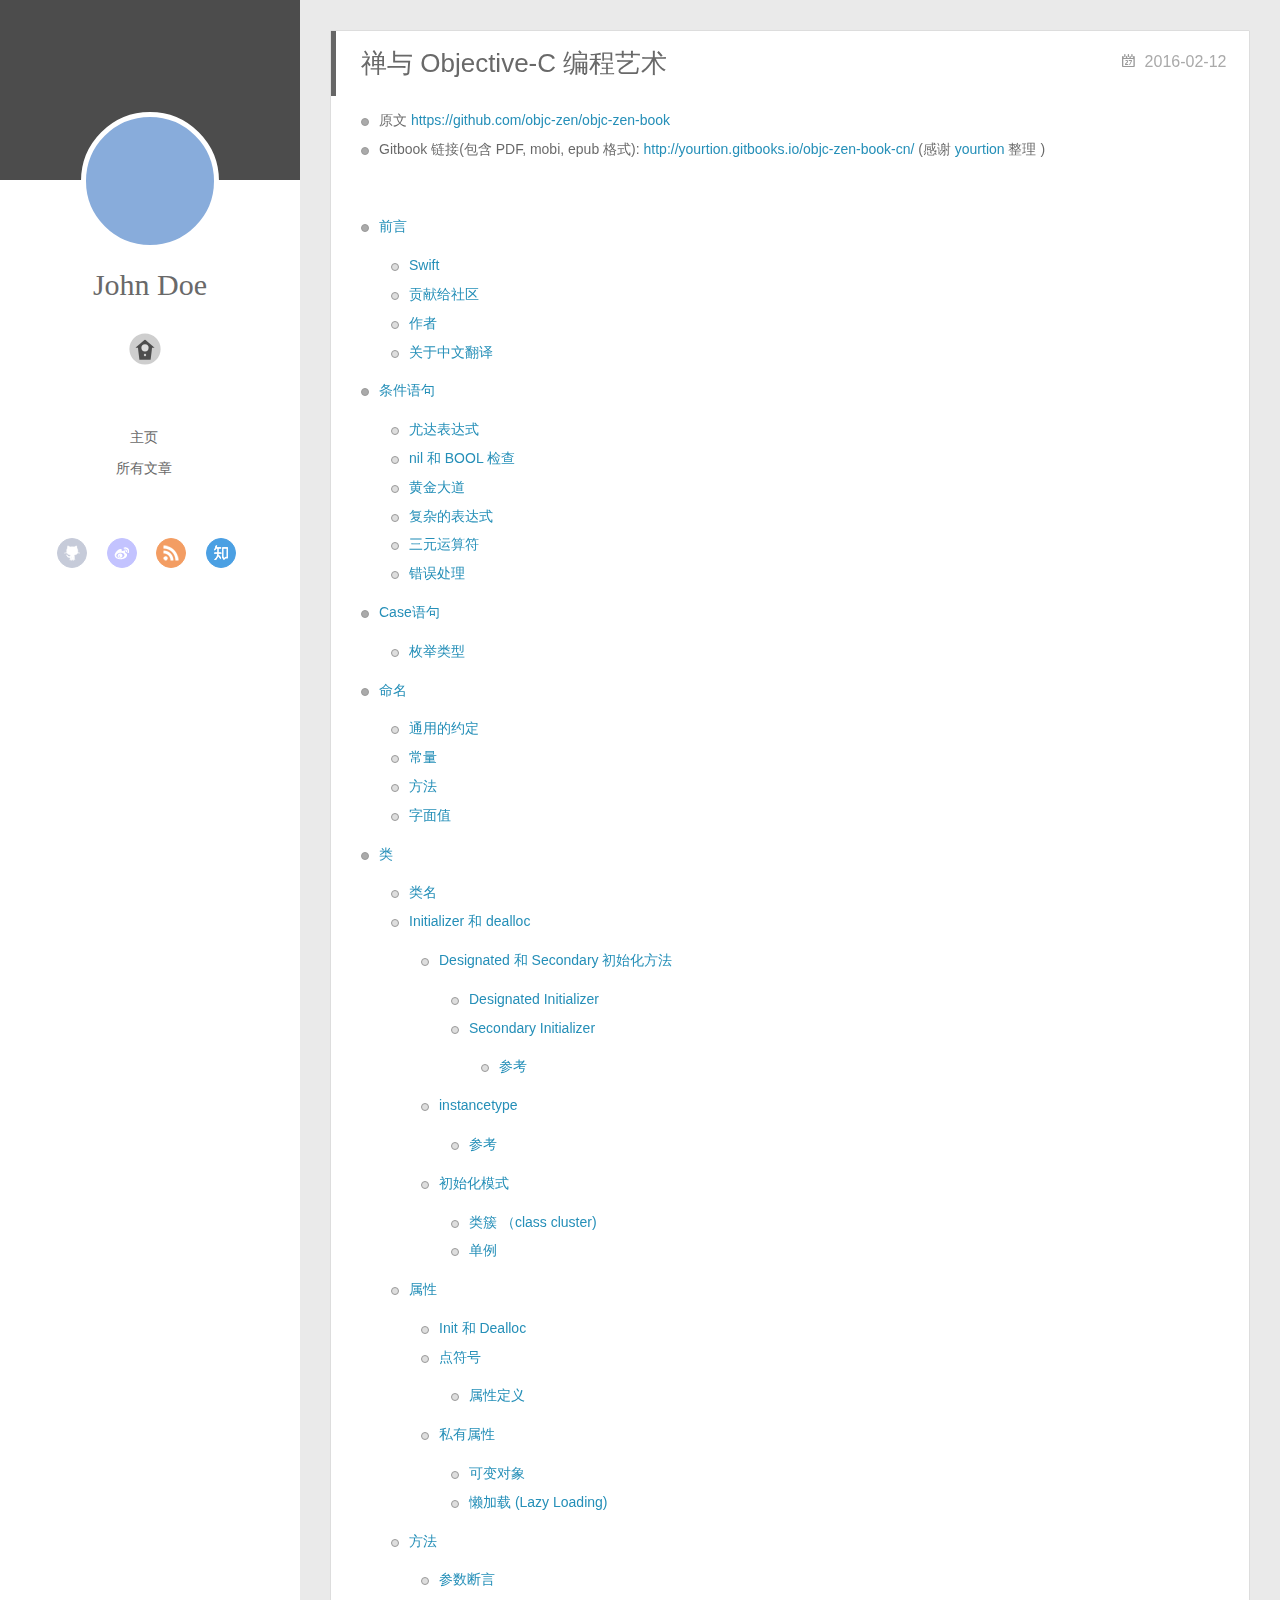
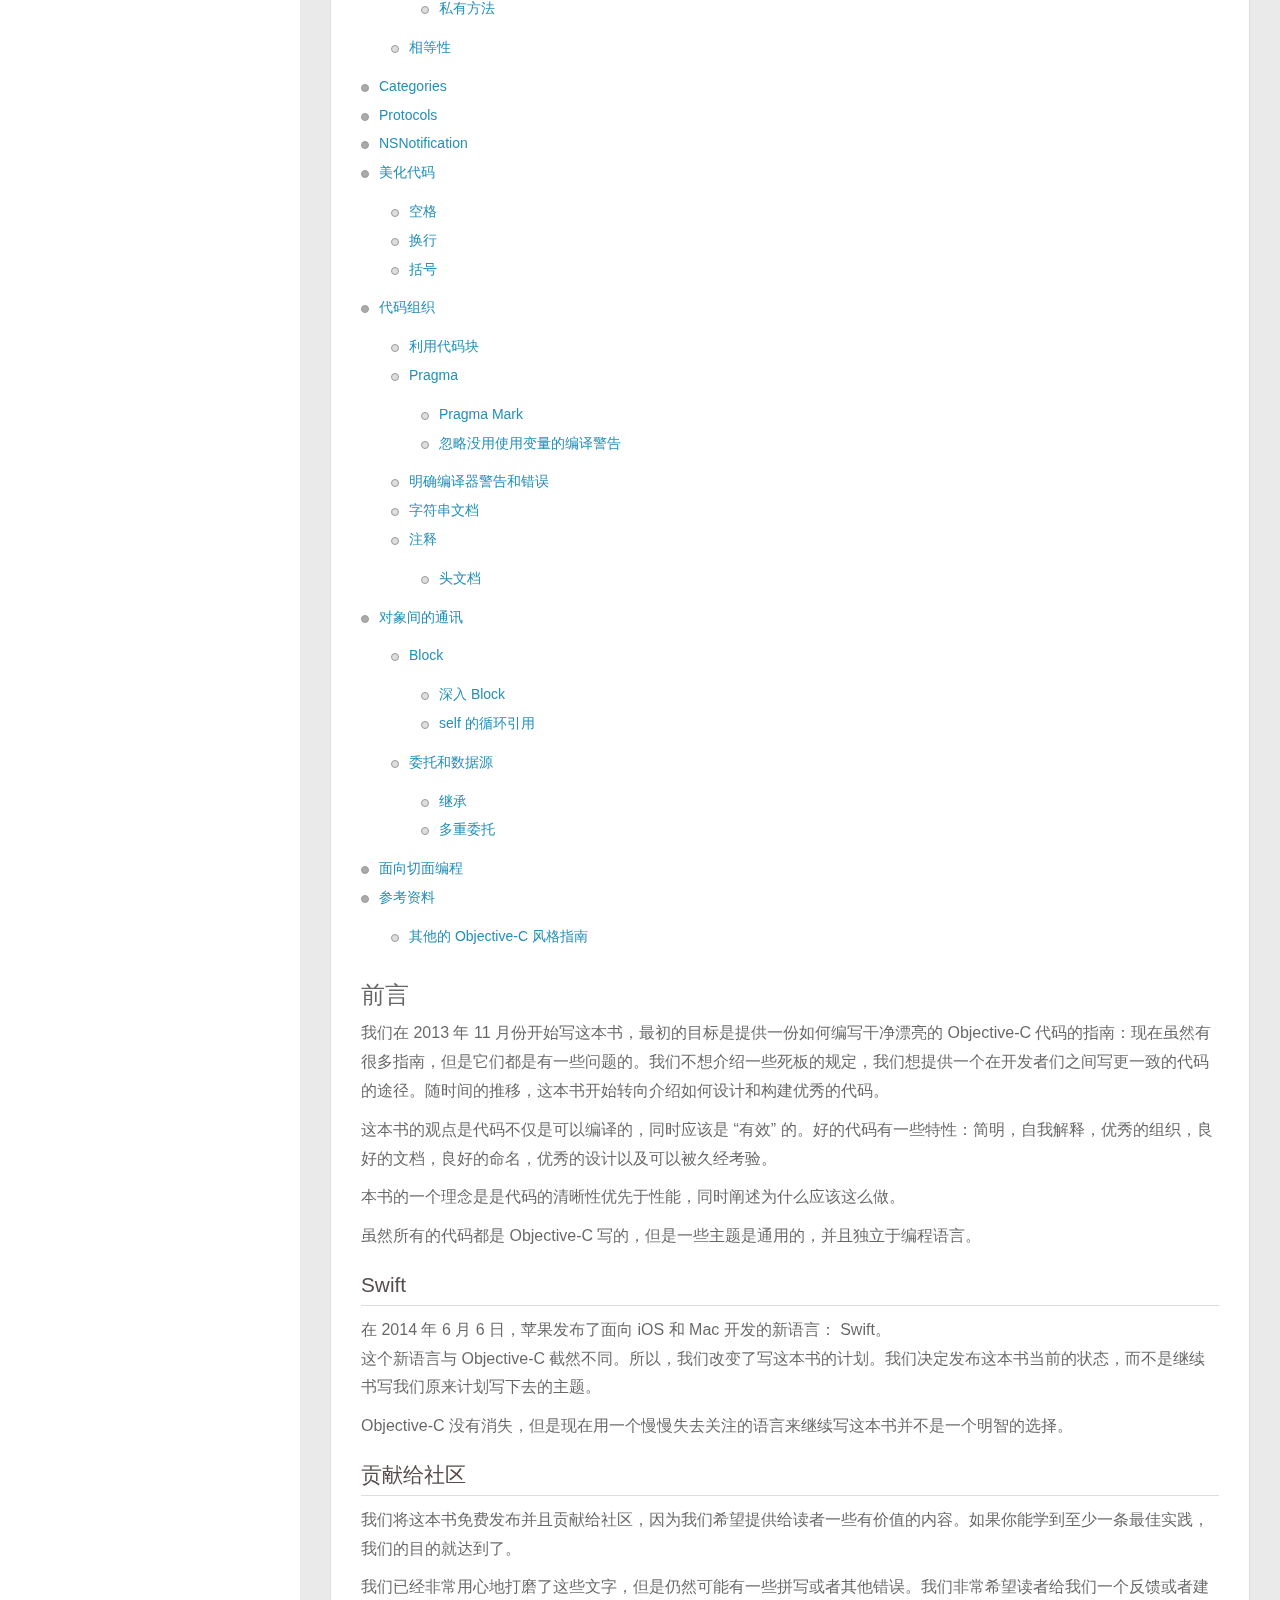
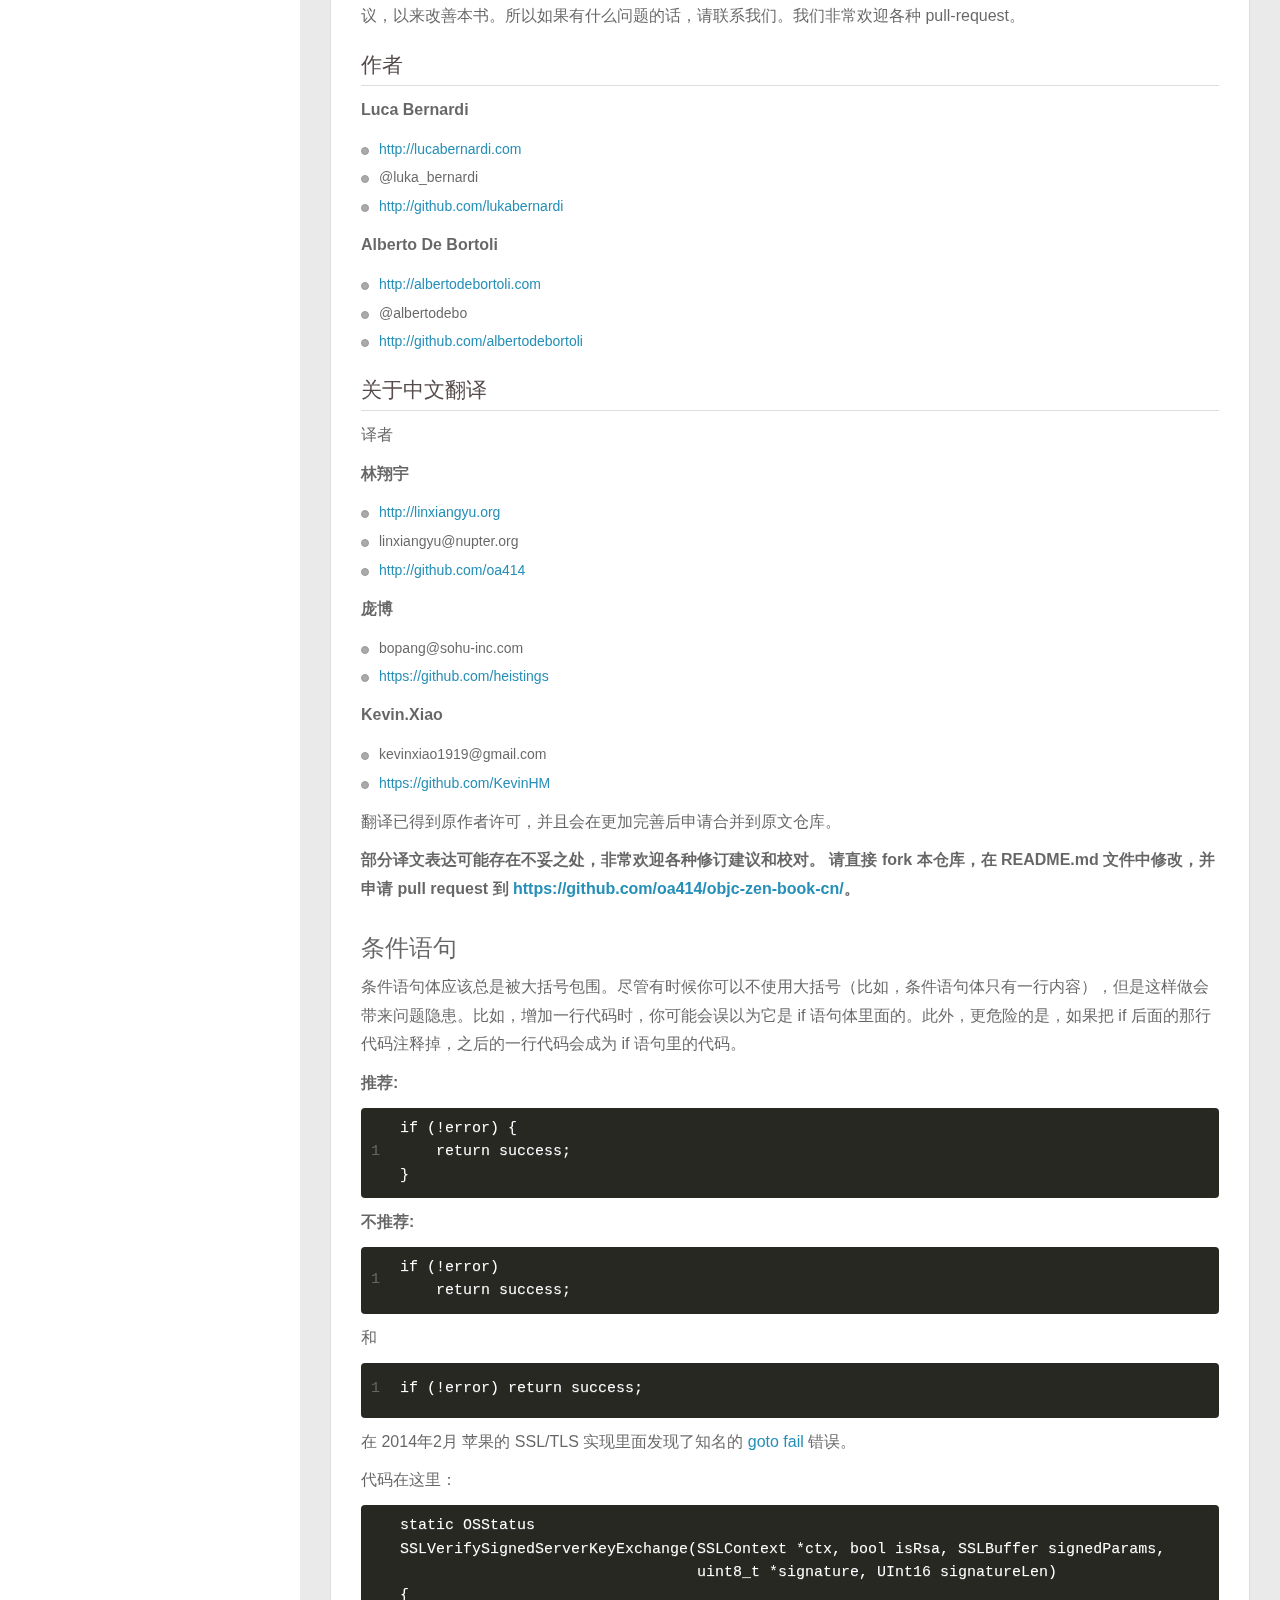
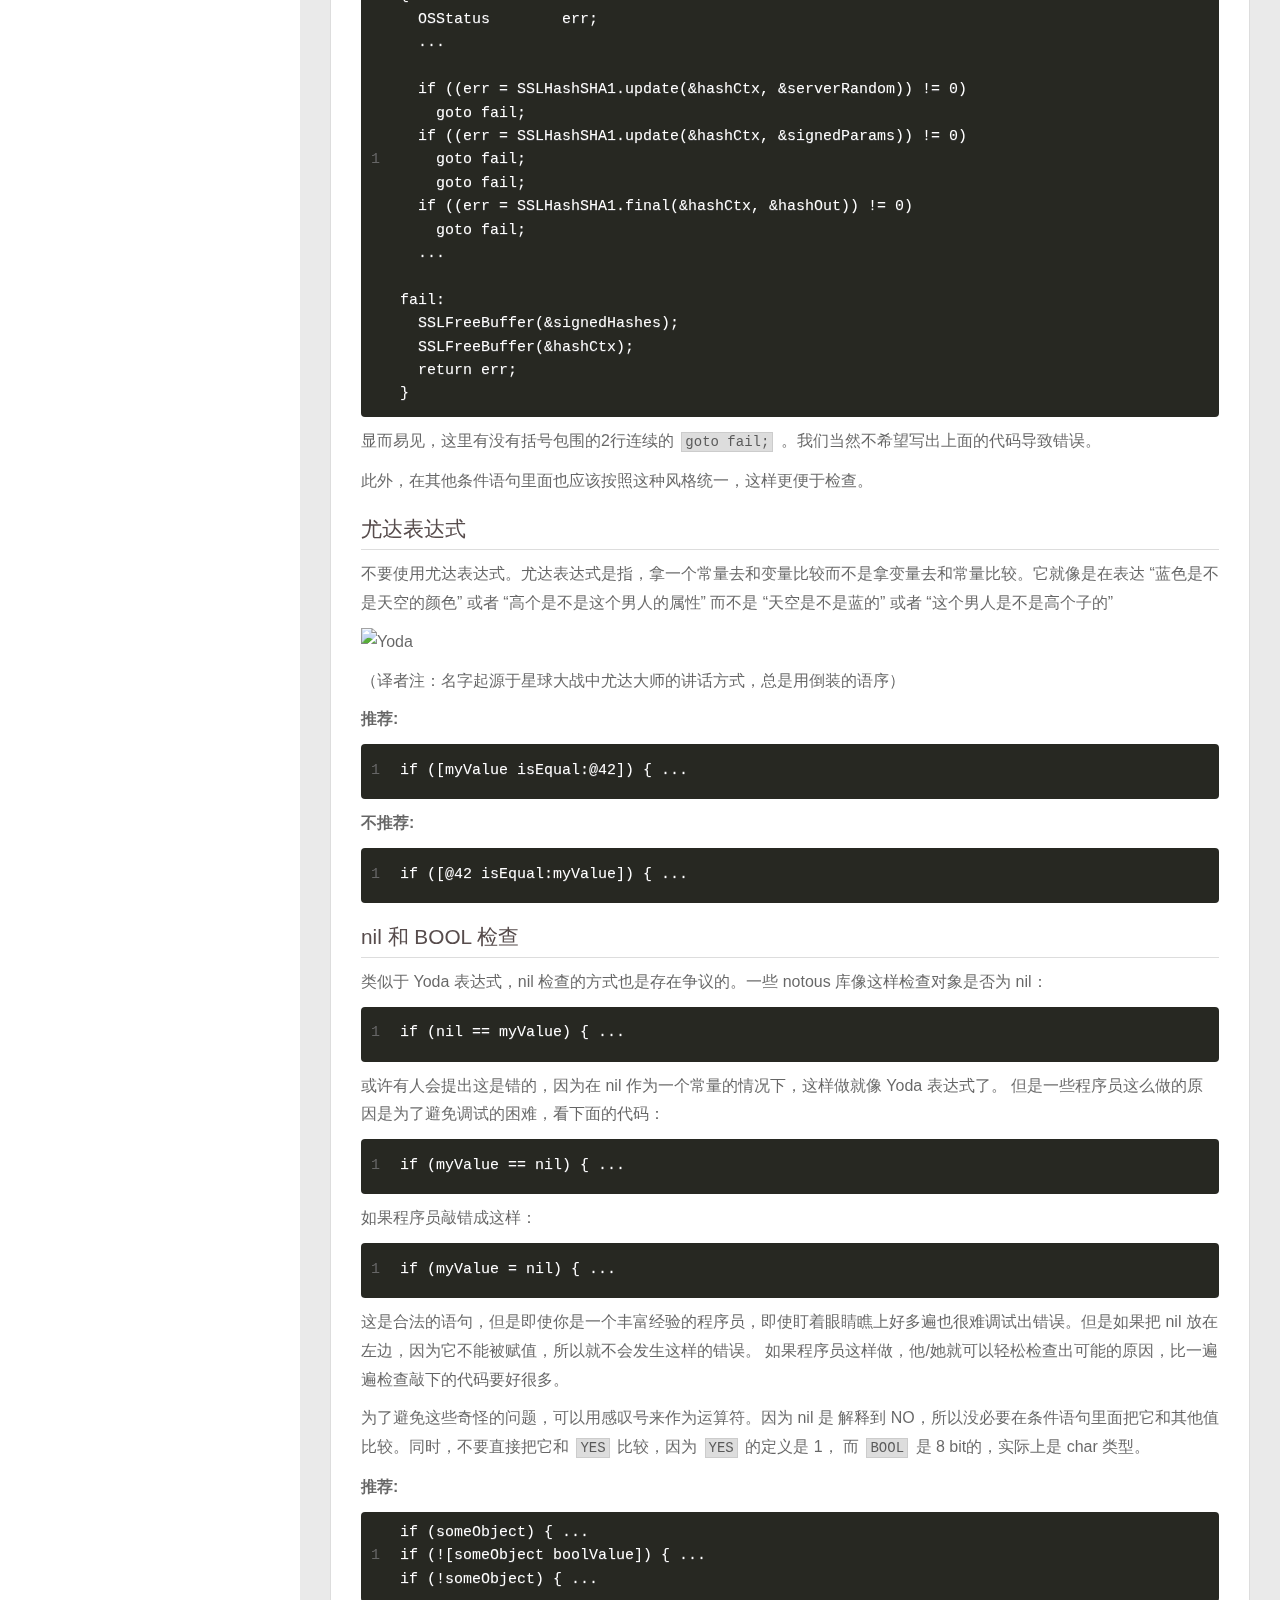
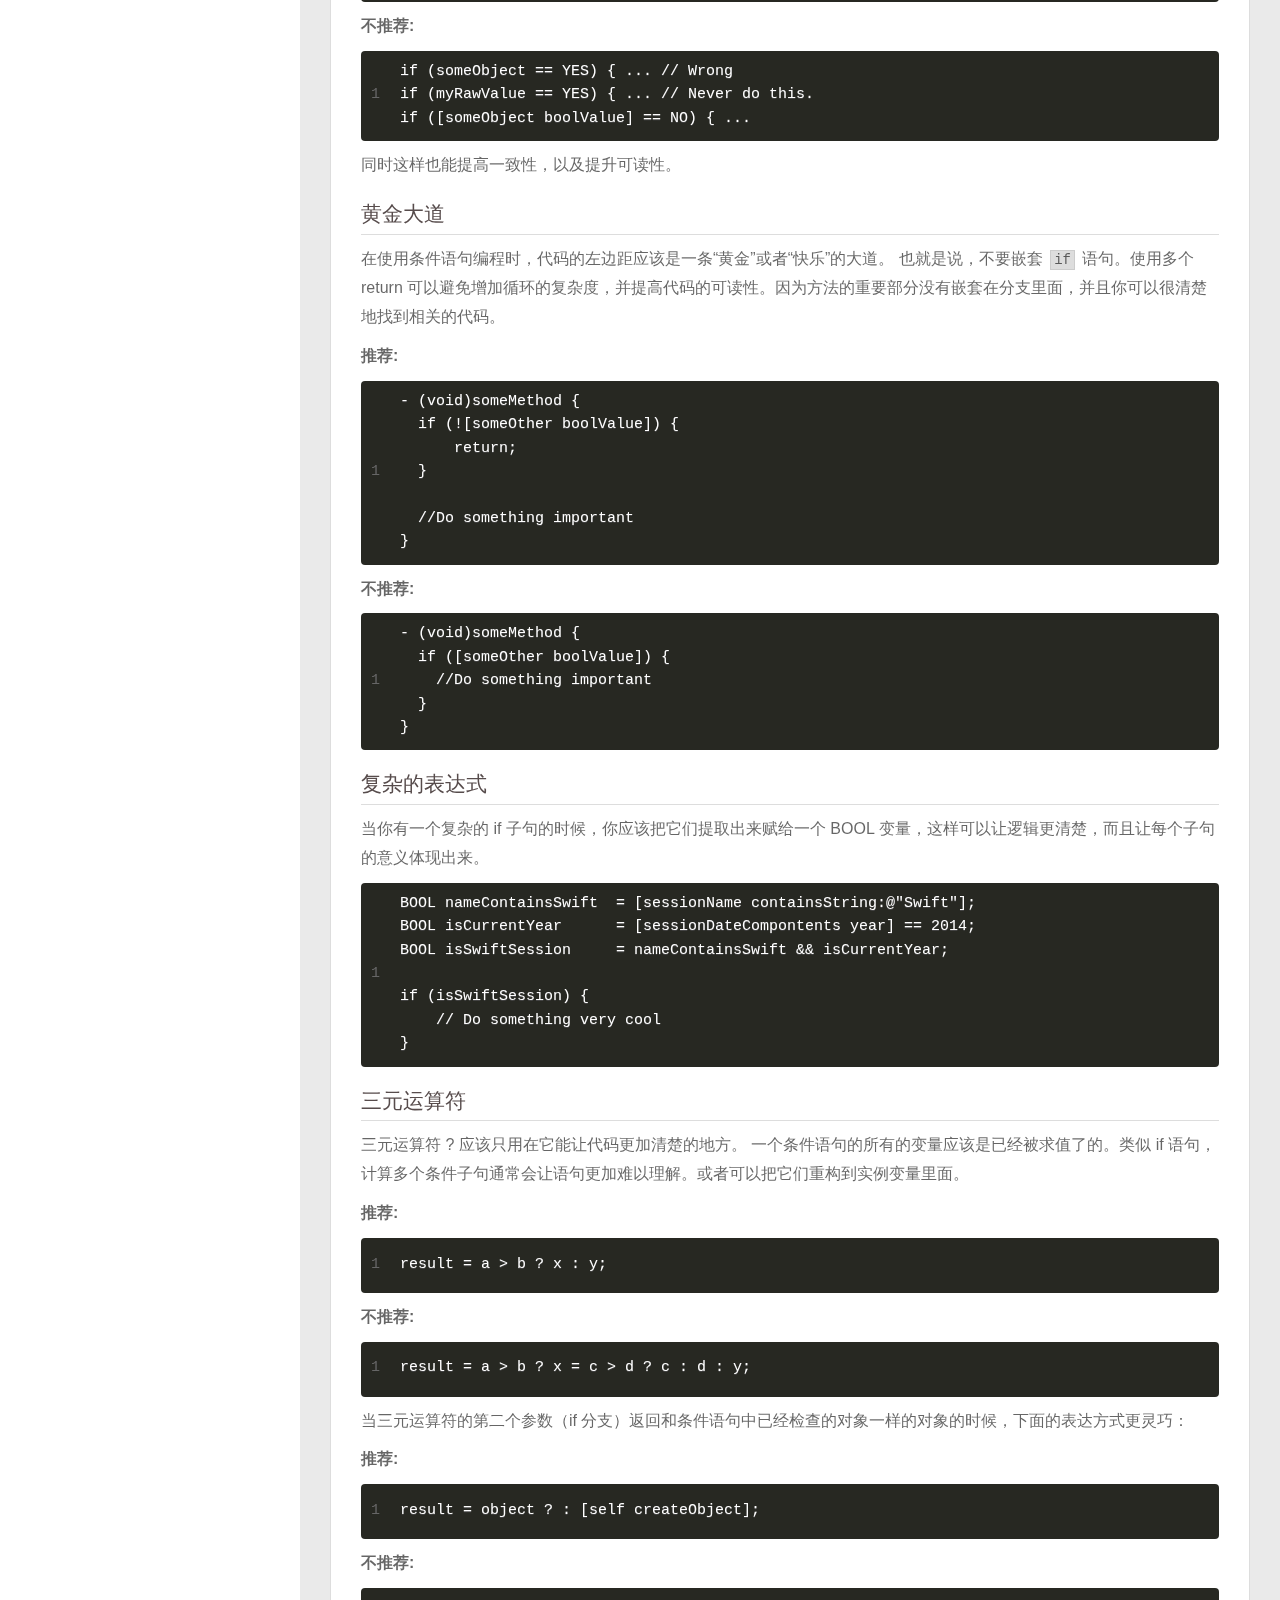
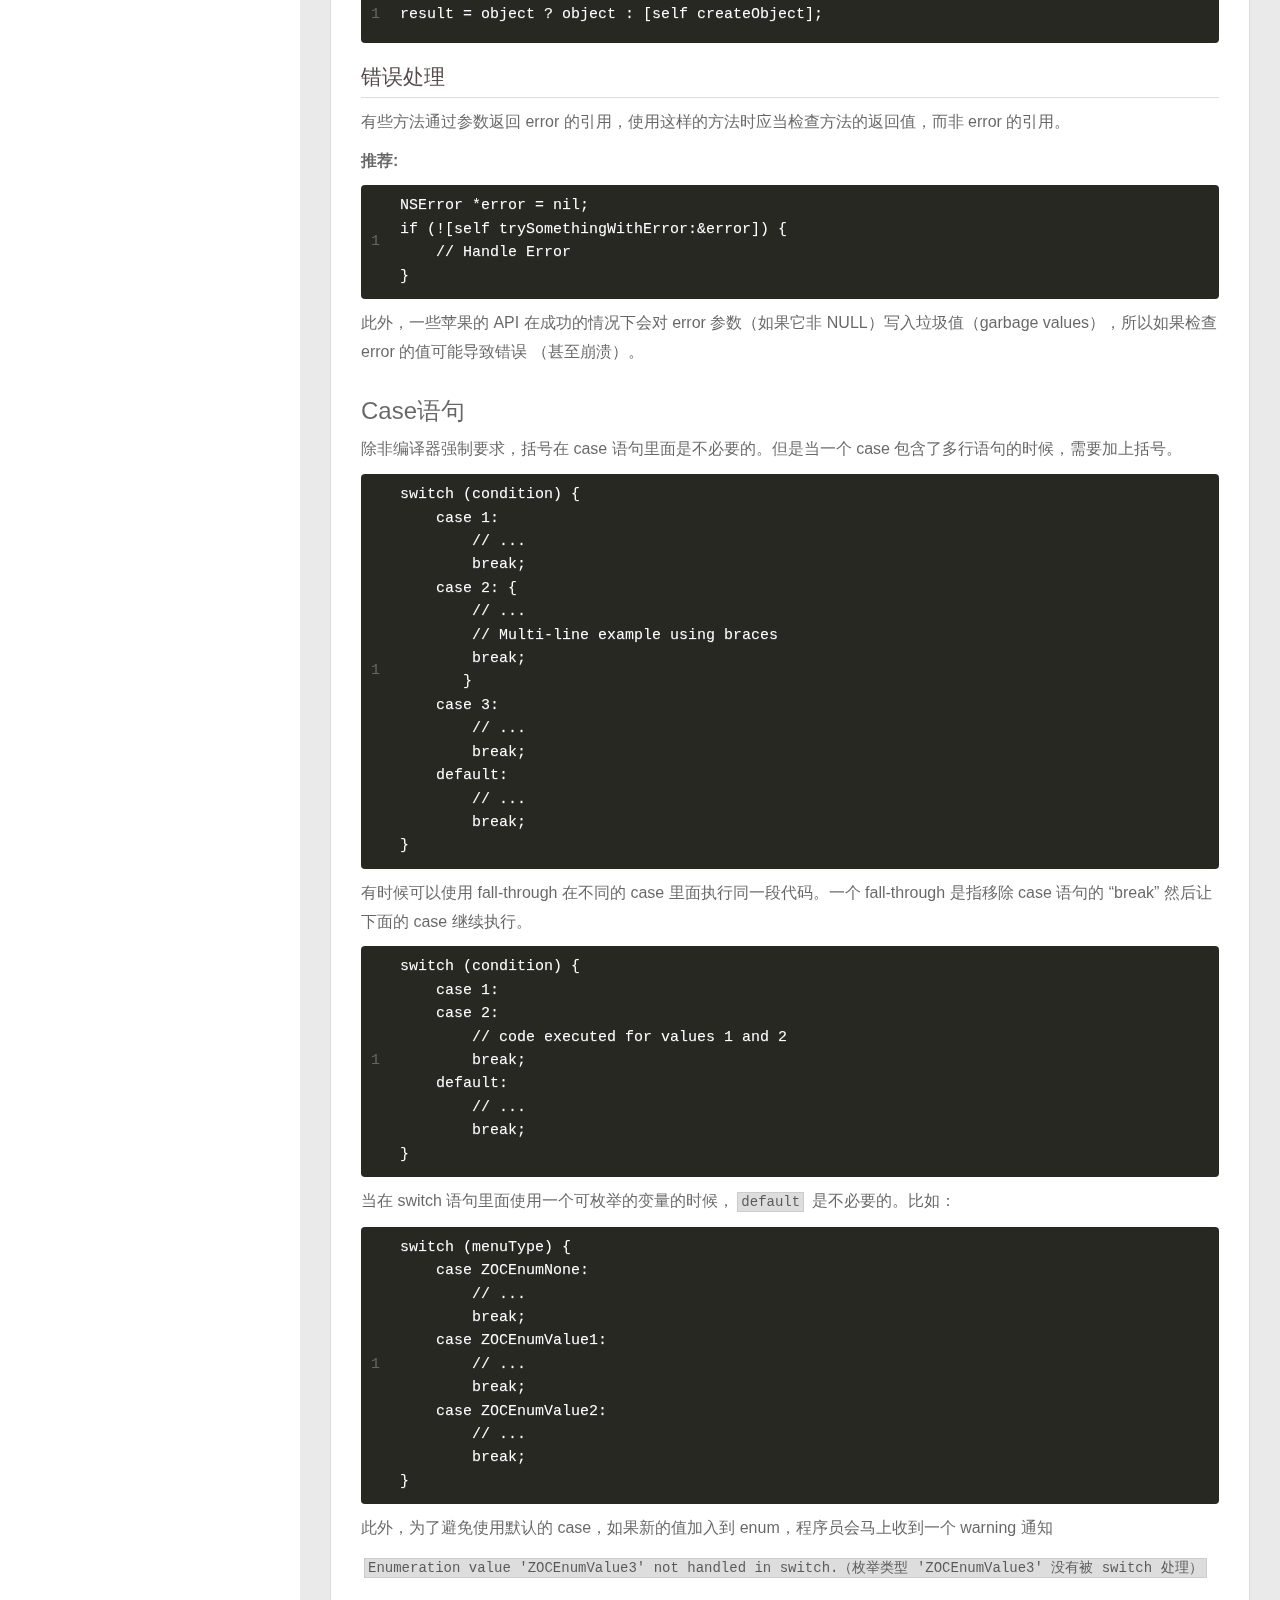
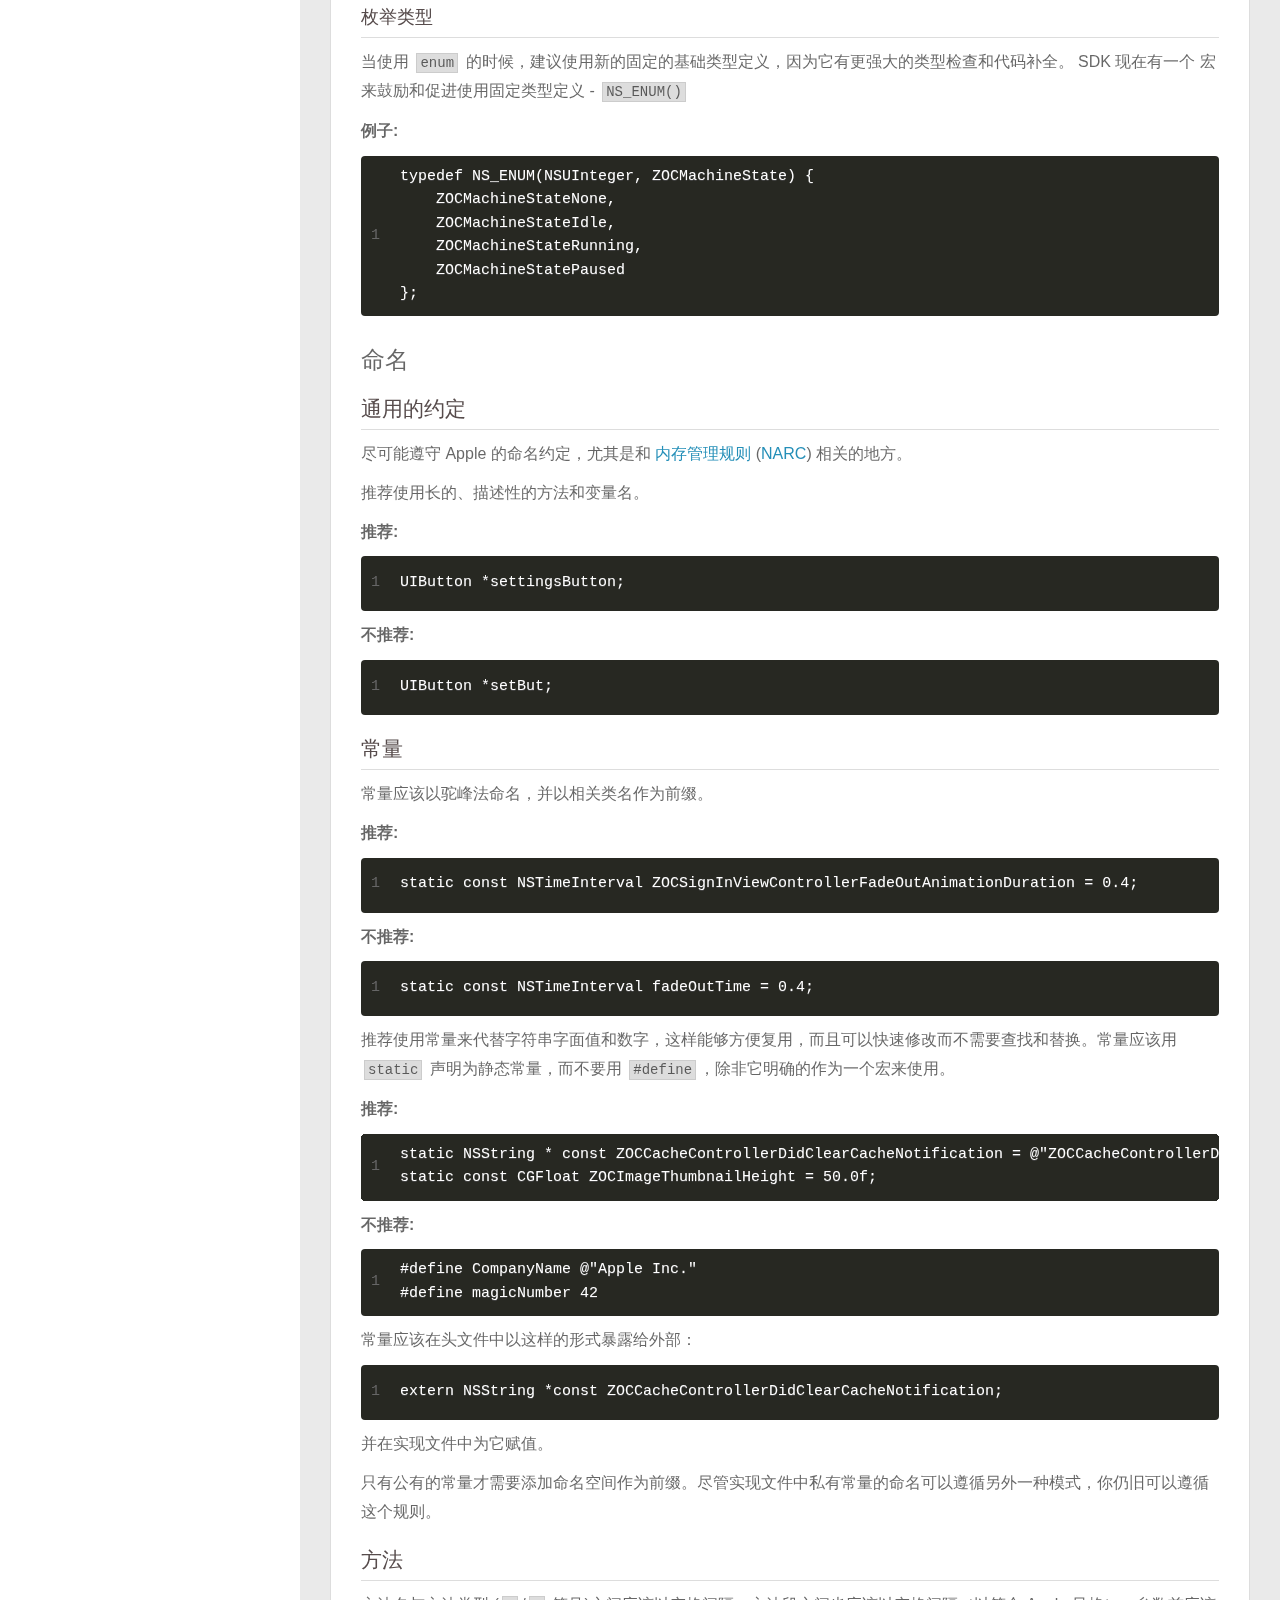
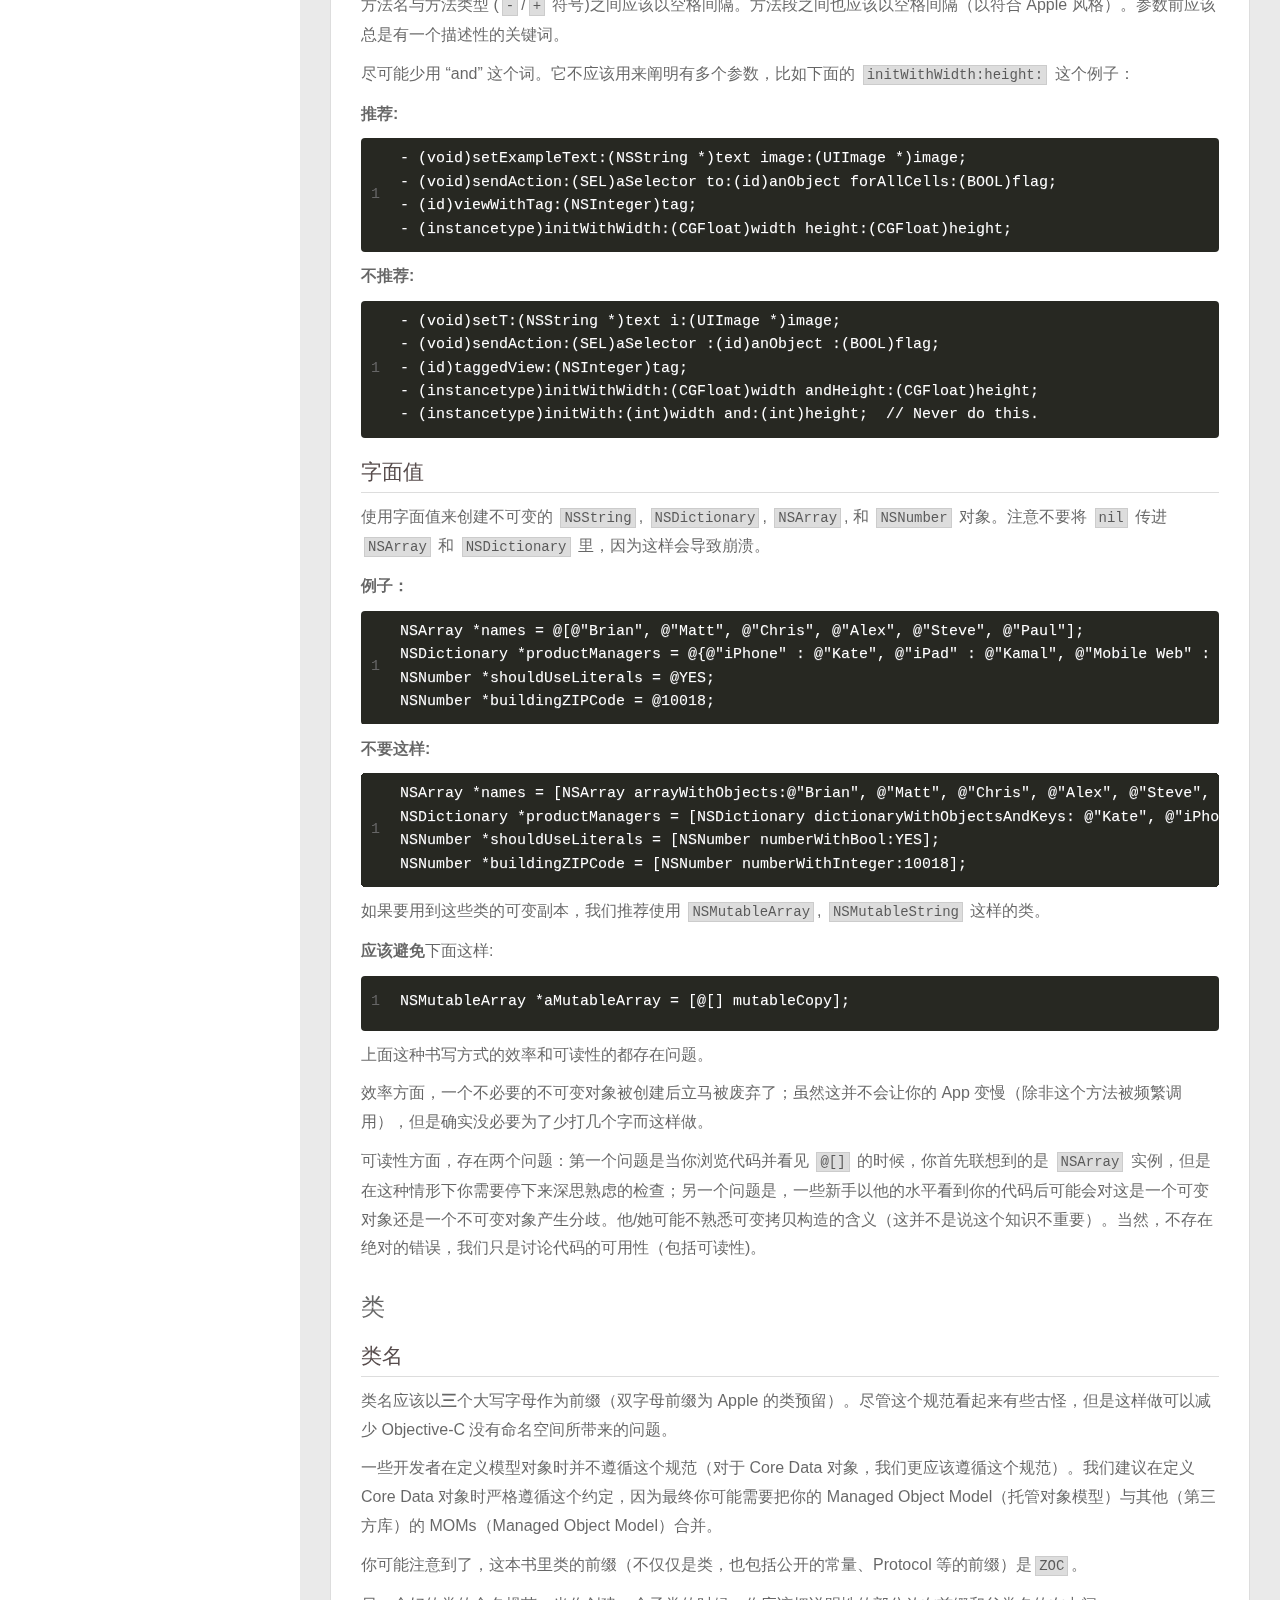
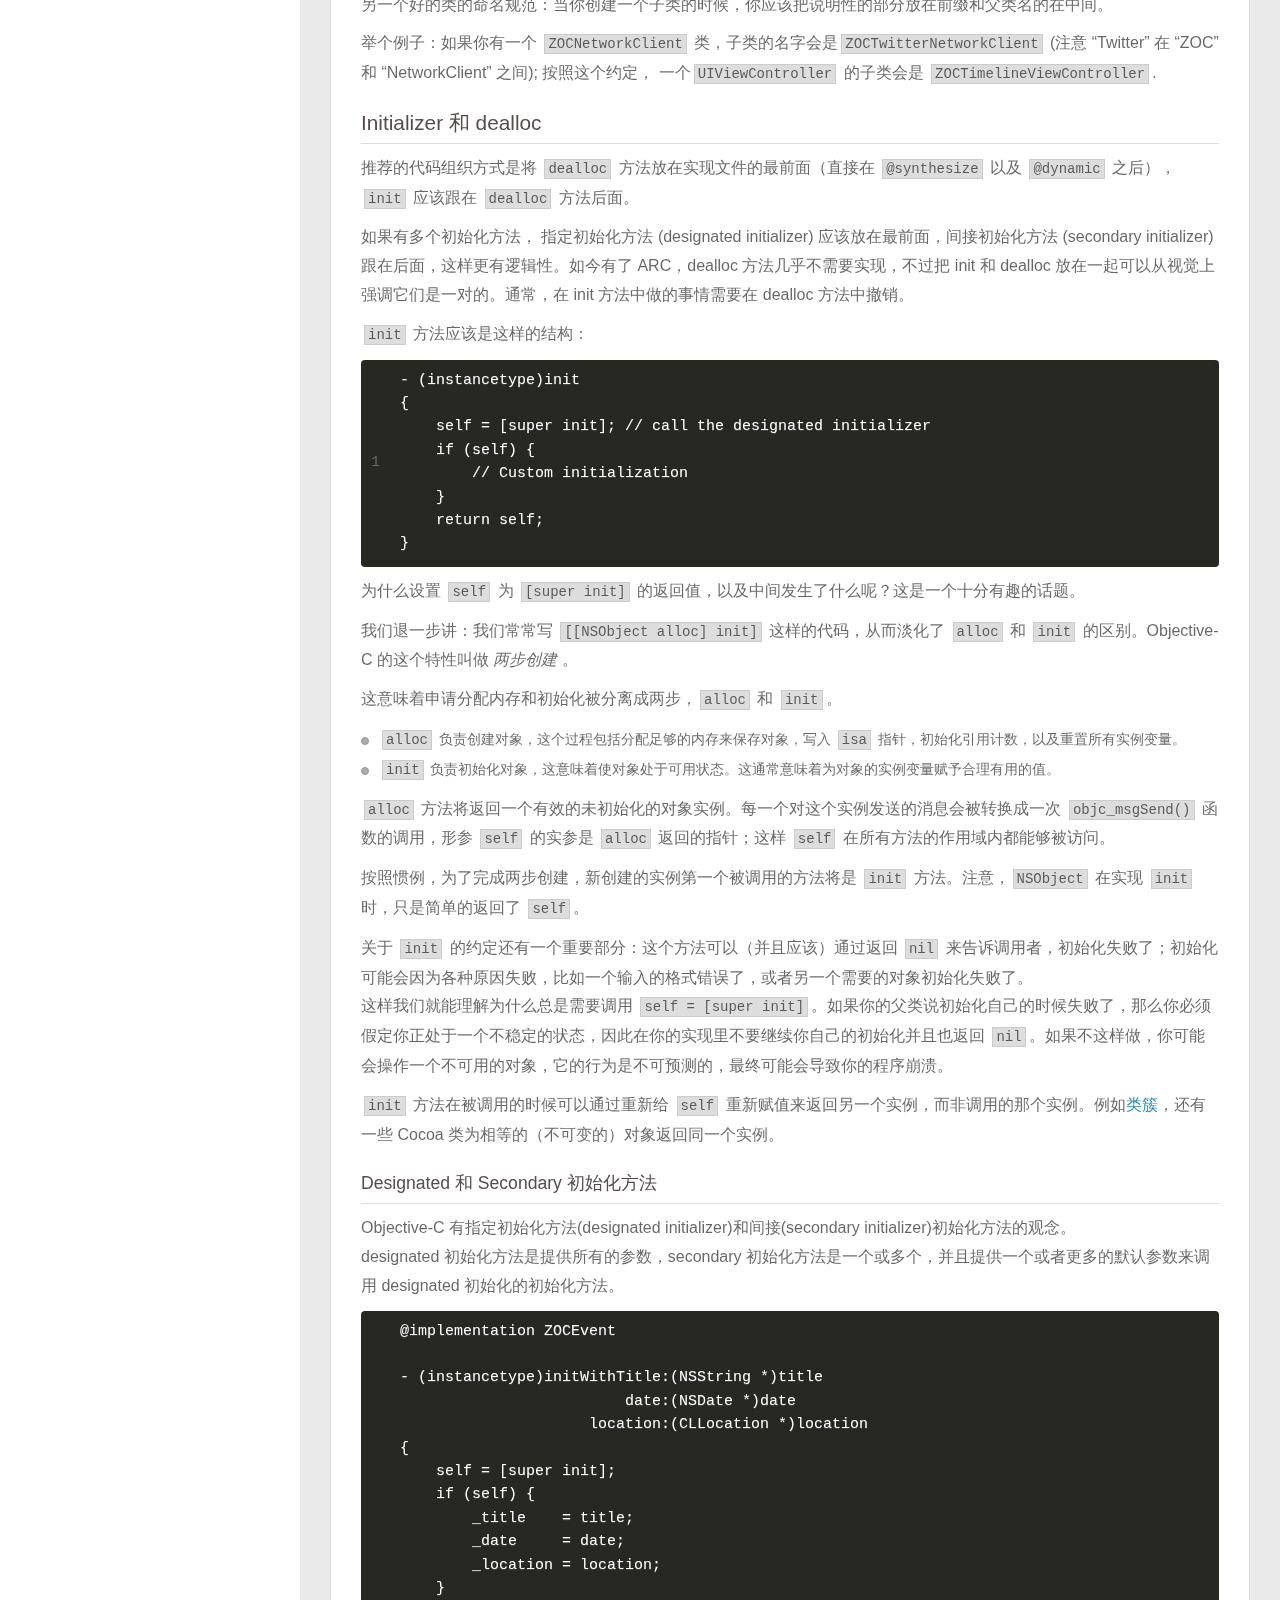
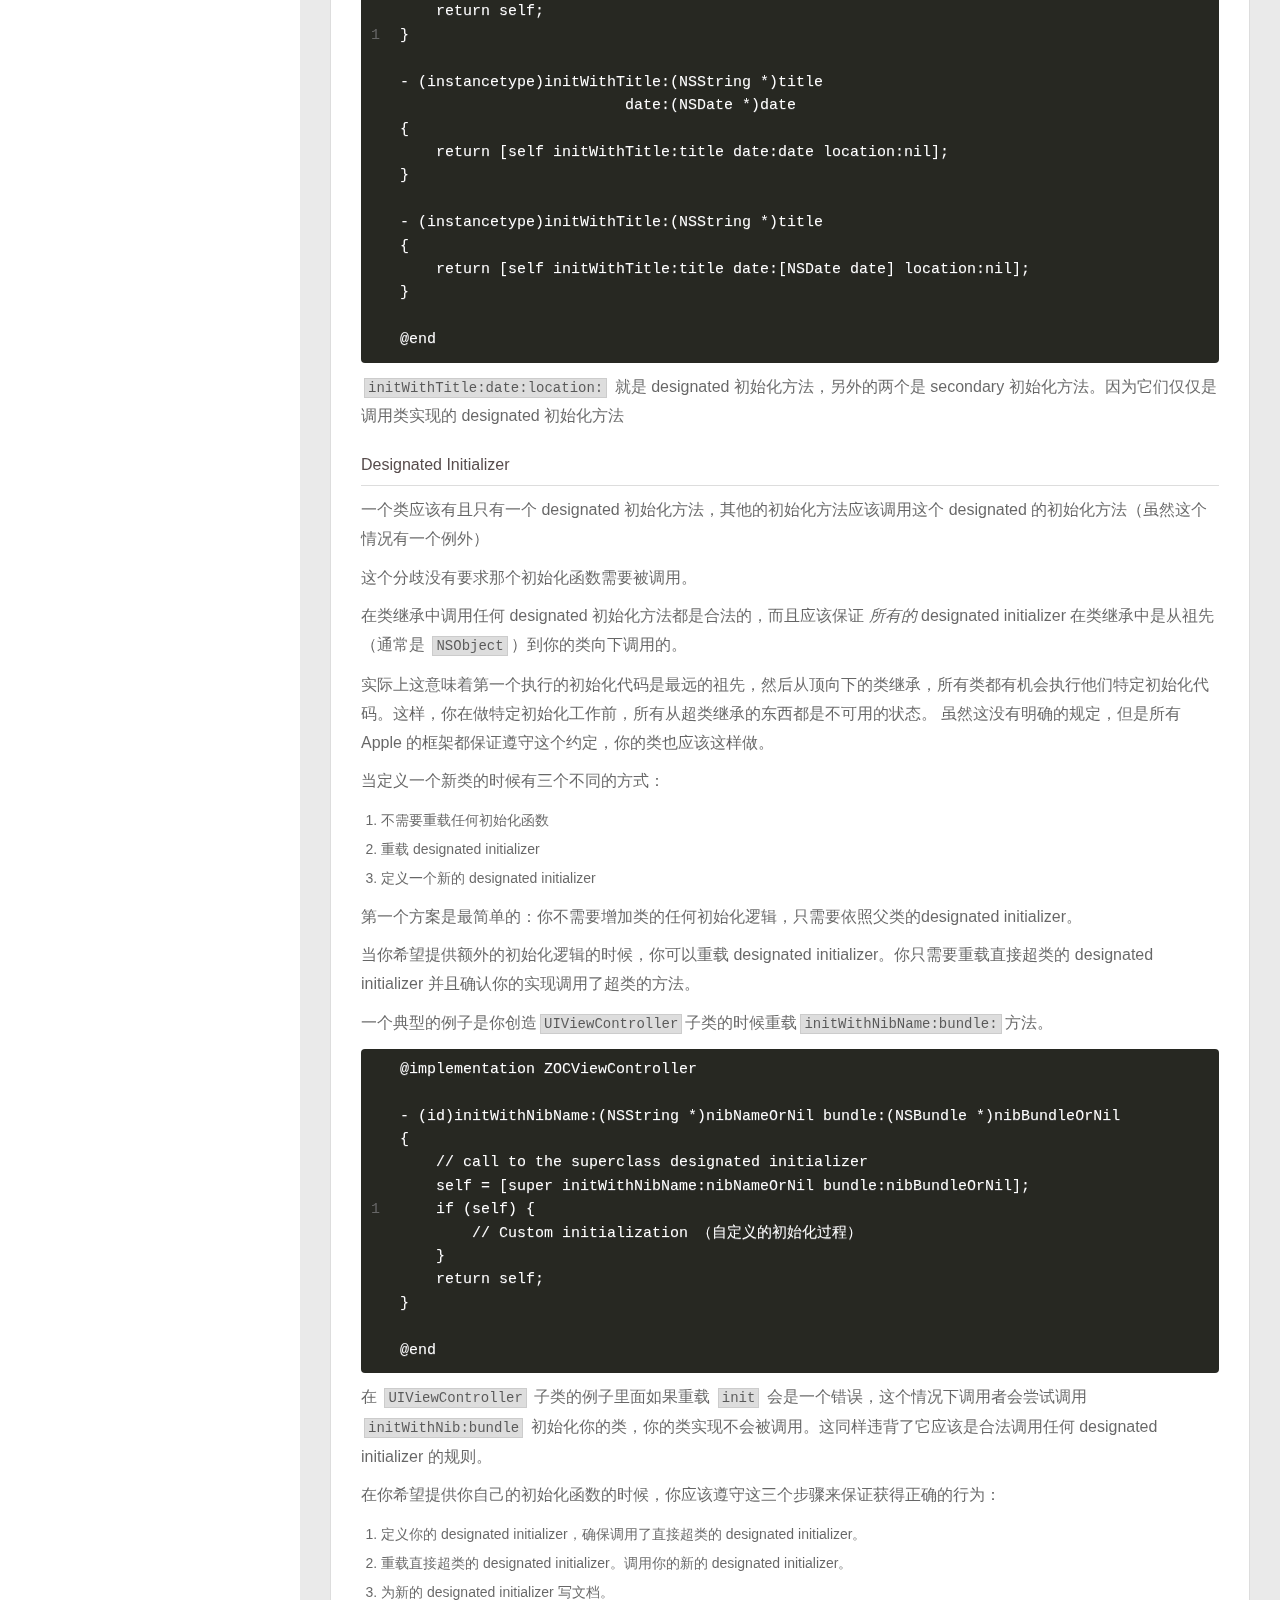
==== index.html @ 9fcdb2b1 "hellod" ====
<!DOCTYPE html>
<html>
<head>
  <meta charset="utf-8">
  
  <meta http-equiv="X-UA-Compatible" content="IE=edge" >
  <title>Hexo</title>
  <meta name="viewport" content="width=device-width, initial-scale=1, maximum-scale=1">
  <meta name="description">
<meta property="og:type" content="website">
<meta property="og:title" content="Hexo">
<meta property="og:url" content="http://yoursite.com/index.html">
<meta property="og:site_name" content="Hexo">
<meta property="og:description">
<meta name="twitter:card" content="summary">
<meta name="twitter:title" content="Hexo">
<meta name="twitter:description">
  
    <link rel="alternative" href="/atom.xml" title="Hexo" type="application/atom+xml">
  
  
    <link rel="icon" href="/favicon.png">
  
  <link rel="stylesheet" href="/css/style.css" type="text/css">
</head>

<body>
  <div id="container">
    <div class="left-col">
    <div class="overlay"></div>
<div class="intrude-less">
	<header id="header" class="inner">
		<a href="/" class="profilepic">
			
			<img lazy-src="null" class="js-avatar">
			
		</a>

		<hgroup>
		  <h1 class="header-author"><a href="/">John Doe</a></h1>
		</hgroup>

		

		
			<div class="switch-btn">
				<div class="icon">
					<div class="icon-ctn">
						<div class="icon-wrap icon-house" data-idx="0">
							<div class="birdhouse"></div>
							<div class="birdhouse_holes"></div>
						</div>
						<div class="icon-wrap icon-ribbon hide" data-idx="1">
							<div class="ribbon"></div>
						</div>
						
						<div class="icon-wrap icon-link hide" data-idx="2">
							<div class="loopback_l"></div>
							<div class="loopback_r"></div>
						</div>
						
						
						<div class="icon-wrap icon-me hide" data-idx="3">
							<div class="user"></div>
							<div class="shoulder"></div>
						</div>
						
					</div>
					
				</div>
				<div class="tips-box hide">
					<div class="tips-arrow"></div>
					<ul class="tips-inner">
						<li>菜单</li>
						<li>標籤</li>
						
						<li>友情链接</li>
						
						
						<li>關於</li>
						
					</ul>
				</div>
			</div>
		

		<div class="switch-area">
			<div class="switch-wrap">
				<section class="switch-part switch-part1">
					<nav class="header-menu">
						<ul>
						
							<li><a href="/">主页</a></li>
				        
							<li><a href="/archives">所有文章</a></li>
				        
						</ul>
					</nav>
					<nav class="header-nav">
						<div class="social">
							
								<a class="github" target="_blank" href="/#" title="github">github</a>
					        
								<a class="weibo" target="_blank" href="/#" title="weibo">weibo</a>
					        
								<a class="rss" target="_blank" href="/#" title="rss">rss</a>
					        
								<a class="zhihu" target="_blank" href="/#" title="zhihu">zhihu</a>
					        
						</div>
					</nav>
				</section>
				
				
				<section class="switch-part switch-part2">
					<div class="widget tagcloud" id="js-tagcloud">
						
					</div>
				</section>
				
				
				
				<section class="switch-part switch-part3">
					<div id="js-friends">
					
			          <a target="_blank" class="main-nav-link switch-friends-link" href="http://localhost:4000/">奥巴马的博客</a>
			        
			          <a target="_blank" class="main-nav-link switch-friends-link" href="http://localhost:4000/">卡卡的美丽传说</a>
			        
			          <a target="_blank" class="main-nav-link switch-friends-link" href="http://localhost:4000/">本泽马的博客</a>
			        
			          <a target="_blank" class="main-nav-link switch-friends-link" href="http://localhost:4000/">吉格斯的博客</a>
			        
			          <a target="_blank" class="main-nav-link switch-friends-link" href="http://localhost:4000/">习大大大不同</a>
			        
			          <a target="_blank" class="main-nav-link switch-friends-link" href="http://localhost:4000/">托蒂的博客</a>
			        
			        </div>
				</section>
				

				
				
				<section class="switch-part switch-part4">
				
					<div id="js-aboutme">我是谁，我从哪里来，我到哪里去？我就是我，是颜色不一样的吃货…</div>
				</section>
				
			</div>
		</div>
	</header>				
</div>

    </div>
    <div class="mid-col">
      <nav id="mobile-nav">
  	<div class="overlay">
  		<div class="slider-trigger"></div>
  		<h1 class="header-author js-mobile-header hide">John Doe</h1>
  	</div>
	<div class="intrude-less">
		<header id="header" class="inner">
			<div class="profilepic">
			
				<img lazy-src="null" class="js-avatar">
			
			</div>
			<hgroup>
			  <h1 class="header-author">John Doe</h1>
			</hgroup>
			
			<nav class="header-menu">
				<ul>
				
					<li><a href="/">主页</a></li>
		        
					<li><a href="/archives">所有文章</a></li>
		        
		        <div class="clearfix"></div>
				</ul>
			</nav>
			<nav class="header-nav">
				<div class="social">
					
						<a class="github" target="_blank" href="/#" title="github">github</a>
			        
						<a class="weibo" target="_blank" href="/#" title="weibo">weibo</a>
			        
						<a class="rss" target="_blank" href="/#" title="rss">rss</a>
			        
						<a class="zhihu" target="_blank" href="/#" title="zhihu">zhihu</a>
			        
				</div>
			</nav>
		</header>				
	</div>
</nav>

      <div class="body-wrap">
  
    <article id="post-hello-world" class="article article-type-post" itemscope itemprop="blogPost">
  
    <div class="article-meta">
      <a href="/2016/02/12/hello-world/" class="article-date">
  	<time datetime="2016-02-12T01:17:50.000Z" itemprop="datePublished">2016-02-12</time>
</a>
    </div>
  
  <div class="article-inner">
    
      <input type="hidden" class="isFancy" />
    
    
      <header class="article-header">
        
  
    <h1 itemprop="name">
      <a class="article-title" href="/2016/02/12/hello-world/">禅与 Objective-C 编程艺术</a>
    </h1>
  

      </header>
      
    
    <div class="article-entry" itemprop="articleBody">
      
        <ul>
<li>原文 <a href="https://github.com/objc-zen/objc-zen-book" target="_blank" rel="external">https://github.com/objc-zen/objc-zen-book</a></li>
<li>Gitbook 链接(包含 PDF, mobi, epub 格式): <a href="http://yourtion.gitbooks.io/objc-zen-book-cn/" target="_blank" rel="external">http://yourtion.gitbooks.io/objc-zen-book-cn/</a> (感谢 <a href="https://github.com/yourtion" target="_blank" rel="external">yourtion</a> 整理 )</li>
</ul>
<p><img src="./images/zen-logo-thumb.png" alt=""></p>
<ul>
<li><a href="#前言">前言</a><ul>
<li><a href="#swift">Swift</a></li>
<li><a href="#贡献给社区">贡献给社区</a></li>
<li><a href="#作者">作者</a></li>
<li><a href="#关于中文翻译">关于中文翻译</a></li>
</ul>
</li>
<li><a href="#条件语句">条件语句</a><ul>
<li><a href="#尤达表达式">尤达表达式</a></li>
<li><a href="#nil-和-bool-检查">nil 和 BOOL 检查</a></li>
<li><a href="#黄金大道">黄金大道</a></li>
<li><a href="#复杂的表达式">复杂的表达式</a></li>
<li><a href="#三元运算符">三元运算符</a></li>
<li><a href="#错误处理">错误处理</a></li>
</ul>
</li>
<li><a href="#case语句">Case语句</a><ul>
<li><a href="#枚举类型">枚举类型</a></li>
</ul>
</li>
<li><a href="#命名">命名</a><ul>
<li><a href="#通用的约定">通用的约定</a></li>
<li><a href="#常量">常量</a></li>
<li><a href="#方法">方法</a></li>
<li><a href="#字面值">字面值</a></li>
</ul>
</li>
<li><a href="#类">类</a><ul>
<li><a href="#类名">类名</a></li>
<li><a href="#initializer-和-dealloc">Initializer 和 dealloc</a><ul>
<li><a href="#designated-和-secondary初始化方法">Designated 和 Secondary 初始化方法</a><ul>
<li><a href="#designated-initializer">Designated Initializer</a></li>
<li><a href="#secondary-initializer">Secondary Initializer</a><ul>
<li><a href="#参考">参考</a></li>
</ul>
</li>
</ul>
</li>
<li><a href="#instancetype">instancetype</a><ul>
<li><a href="#参考">参考</a></li>
</ul>
</li>
<li><a href="#初始化模式">初始化模式</a><ul>
<li><a href="#类簇-（class-cluster）">类簇 （class cluster)</a></li>
<li><a href="#单例">单例</a></li>
</ul>
</li>
</ul>
</li>
<li><a href="#属性">属性</a><ul>
<li><a href="#init-和-dealloc">Init 和 Dealloc</a></li>
<li><a href="#点符号">点符号</a><ul>
<li><a href="#属性定义">属性定义</a></li>
</ul>
</li>
<li><a href="#私有属性">私有属性</a><ul>
<li><a href="#可变对象">可变对象</a></li>
<li><a href="#懒加-（lazy-loading）">懒加载 (Lazy Loading)</a></li>
</ul>
</li>
</ul>
</li>
<li><a href="#方法">方法</a><ul>
<li><a href="#参数断言">参数断言</a></li>
<li><a href="#私有方法">私有方法</a></li>
</ul>
</li>
<li><a href="#相等性">相等性</a></li>
</ul>
</li>
<li><a href="#categories">Categories</a></li>
<li><a href="#protocols">Protocols</a></li>
<li><a href="#nsnotification">NSNotification</a></li>
<li><a href="#美化代码">美化代码</a><ul>
<li><a href="#空格">空格</a></li>
<li><a href="#换行">换行</a></li>
<li><a href="#括号">括号</a></li>
</ul>
</li>
<li><a href="#代码组织">代码组织</a><ul>
<li><a href="#利用代码块">利用代码块</a></li>
<li><a href="#pragma">Pragma</a><ul>
<li><a href="#pragma-mark">Pragma Mark</a></li>
<li><a href="#忽略没用使用变量的编译警告">忽略没用使用变量的编译警告</a></li>
</ul>
</li>
<li><a href="#明确编译器警告和错误">明确编译器警告和错误</a></li>
<li><a href="#字符串文档">字符串文档</a></li>
<li><a href="#注释">注释</a><ul>
<li><a href="#头文档">头文档</a></li>
</ul>
</li>
</ul>
</li>
<li><a href="#对象间的通讯">对象间的通讯</a><ul>
<li><a href="#blocks">Block</a><ul>
<li><a href="#深入-block">深入 Block</a></li>
<li><a href="#self-的循环引用">self 的循环引用</a></li>
</ul>
</li>
<li><a href="#委托和数据源">委托和数据源</a><ul>
<li><a href="#继承">继承</a></li>
<li><a href="#多重委托">多重委托</a></li>
</ul>
</li>
</ul>
</li>
<li><a href="#面向切面编程">面向切面编程</a></li>
<li><a href="#参考资料">参考资料</a><ul>
<li><a href="#其他的-objective-c-风格指南">其他的 Objective-C 风格指南</a></li>
</ul>
</li>
</ul>
<h1 id="u524D_u8A00"><a href="#u524D_u8A00" class="headerlink" title="前言"></a>前言</h1><p>我们在 2013 年 11 月份开始写这本书，最初的目标是提供一份如何编写干净漂亮的 Objective-C 代码的指南：现在虽然有很多指南，但是它们都是有一些问题的。我们不想介绍一些死板的规定，我们想提供一个在开发者们之间写更一致的代码的途径。随时间的推移，这本书开始转向介绍如何设计和构建优秀的代码。</p>
<p>这本书的观点是代码不仅是可以编译的，同时应该是 “有效” 的。好的代码有一些特性：简明，自我解释，优秀的组织，良好的文档，良好的命名，优秀的设计以及可以被久经考验。</p>
<p>本书的一个理念是是代码的清晰性优先于性能，同时阐述为什么应该这么做。</p>
<p>虽然所有的代码都是 Objective-C 写的，但是一些主题是通用的，并且独立于编程语言。</p>
<h2 id="Swift"><a href="#Swift" class="headerlink" title="Swift"></a>Swift</h2><p>在 2014 年 6 月 6 日，苹果发布了面向 iOS 和 Mac 开发的新语言： Swift。<br>这个新语言与 Objective-C 截然不同。所以，我们改变了写这本书的计划。我们决定发布这本书当前的状态，而不是继续书写我们原来计划写下去的主题。</p>
<p>Objective-C 没有消失，但是现在用一个慢慢失去关注的语言来继续写这本书并不是一个明智的选择。</p>
<h2 id="u8D21_u732E_u7ED9_u793E_u533A"><a href="#u8D21_u732E_u7ED9_u793E_u533A" class="headerlink" title="贡献给社区"></a>贡献给社区</h2><p>我们将这本书免费发布并且贡献给社区，因为我们希望提供给读者一些有价值的内容。如果你能学到至少一条最佳实践，我们的目的就达到了。</p>
<p>我们已经非常用心地打磨了这些文字，但是仍然可能有一些拼写或者其他错误。我们非常希望读者给我们一个反馈或者建议，以来改善本书。所以如果有什么问题的话，请联系我们。我们非常欢迎各种 pull-request。</p>
<h2 id="u4F5C_u8005"><a href="#u4F5C_u8005" class="headerlink" title="作者"></a>作者</h2><p><strong>Luca Bernardi</strong></p>
<ul>
<li><a href="http://lucabernardi.com" target="_blank" rel="external">http://lucabernardi.com</a></li>
<li>@luka_bernardi</li>
<li><a href="http://github.com/lukabernardi" target="_blank" rel="external">http://github.com/lukabernardi</a></li>
</ul>
<p><strong>Alberto De Bortoli</strong></p>
<ul>
<li><a href="http://albertodebortoli.com" target="_blank" rel="external">http://albertodebortoli.com</a></li>
<li>@albertodebo</li>
<li><a href="http://github.com/albertodebortoli" target="_blank" rel="external">http://github.com/albertodebortoli</a></li>
</ul>
<h2 id="u5173_u4E8E_u4E2D_u6587_u7FFB_u8BD1"><a href="#u5173_u4E8E_u4E2D_u6587_u7FFB_u8BD1" class="headerlink" title="关于中文翻译"></a>关于中文翻译</h2><p>译者</p>
<p><strong>林翔宇</strong></p>
<ul>
<li><a href="http://linxiangyu.org" target="_blank" rel="external">http://linxiangyu.org</a></li>
<li>linxiangyu@nupter.org</li>
<li><a href="http://github.com/oa414" target="_blank" rel="external">http://github.com/oa414</a></li>
</ul>
<p><strong>庞博</strong></p>
<ul>
<li>bopang@sohu-inc.com</li>
<li><a href="https://github.com/heistings" target="_blank" rel="external">https://github.com/heistings</a></li>
</ul>
<p><strong>Kevin.Xiao</strong></p>
<ul>
<li>kevinxiao1919@gmail.com</li>
<li><a href="https://github.com/KevinHM" target="_blank" rel="external">https://github.com/KevinHM</a></li>
</ul>
<p>翻译已得到原作者许可，并且会在更加完善后申请合并到原文仓库。</p>
<p><strong>部分译文表达可能存在不妥之处，非常欢迎各种修订建议和校对。 请直接 fork 本仓库，在 README.md 文件中修改，并申请 pull request 到 <a href="https://github.com/oa414/objc-zen-book-cn/" target="_blank" rel="external">https://github.com/oa414/objc-zen-book-cn/</a>。</strong></p>
<h1 id="u6761_u4EF6_u8BED_u53E5"><a href="#u6761_u4EF6_u8BED_u53E5" class="headerlink" title="条件语句"></a>条件语句</h1><p>条件语句体应该总是被大括号包围。尽管有时候你可以不使用大括号（比如，条件语句体只有一行内容），但是这样做会带来问题隐患。比如，增加一行代码时，你可能会误以为它是 if 语句体里面的。此外，更危险的是，如果把 if 后面的那行代码注释掉，之后的一行代码会成为 if 语句里的代码。</p>
<p><strong>推荐:</strong></p>
<figure class="highlight"><table><tr><td class="gutter"><pre><span class="line">1</span><br></pre></td><td class="code"><pre><span class="line">if (!error) &#123;&#10;    return success;&#10;&#125;</span><br></pre></td></tr></table></figure>
<p><strong>不推荐:</strong></p>
<figure class="highlight"><table><tr><td class="gutter"><pre><span class="line">1</span><br></pre></td><td class="code"><pre><span class="line">if (!error)&#10;    return success;</span><br></pre></td></tr></table></figure>
<p>和</p>
<figure class="highlight"><table><tr><td class="gutter"><pre><span class="line">1</span><br></pre></td><td class="code"><pre><span class="line">if (!error) return success;</span><br></pre></td></tr></table></figure>
<p>在 2014年2月 苹果的 SSL/TLS 实现里面发现了知名的 <a href="https://gotofail.com/" target="_blank" rel="external">goto fail</a> 错误。</p>
<p>代码在这里：</p>
<figure class="highlight"><table><tr><td class="gutter"><pre><span class="line">1</span><br></pre></td><td class="code"><pre><span class="line">static OSStatus&#10;SSLVerifySignedServerKeyExchange(SSLContext *ctx, bool isRsa, SSLBuffer signedParams,&#10;                                 uint8_t *signature, UInt16 signatureLen)&#10;&#123;&#10;  OSStatus        err;&#10;  ...&#10;&#10;  if ((err = SSLHashSHA1.update(&#38;hashCtx, &#38;serverRandom)) != 0)&#10;    goto fail;&#10;  if ((err = SSLHashSHA1.update(&#38;hashCtx, &#38;signedParams)) != 0)&#10;    goto fail;&#10;    goto fail;&#10;  if ((err = SSLHashSHA1.final(&#38;hashCtx, &#38;hashOut)) != 0)&#10;    goto fail;&#10;  ...&#10;&#10;fail:&#10;  SSLFreeBuffer(&#38;signedHashes);&#10;  SSLFreeBuffer(&#38;hashCtx);&#10;  return err;&#10;&#125;</span><br></pre></td></tr></table></figure>
<p>显而易见，这里有没有括号包围的2行连续的 <code>goto fail;</code> 。我们当然不希望写出上面的代码导致错误。</p>
<p>此外，在其他条件语句里面也应该按照这种风格统一，这样更便于检查。</p>
<h2 id="u5C24_u8FBE_u8868_u8FBE_u5F0F"><a href="#u5C24_u8FBE_u8868_u8FBE_u5F0F" class="headerlink" title="尤达表达式"></a>尤达表达式</h2><p>不要使用尤达表达式。尤达表达式是指，拿一个常量去和变量比较而不是拿变量去和常量比较。它就像是在表达 “蓝色是不是天空的颜色” 或者 “高个是不是这个男人的属性” 而不是  “天空是不是蓝的” 或者 “这个男人是不是高个子的”</p>
<p><img src="./images/yoda.png" alt="Yoda"></p>
<p>（译者注：名字起源于星球大战中尤达大师的讲话方式，总是用倒装的语序）</p>
<p><strong>推荐:</strong><br><figure class="highlight"><table><tr><td class="gutter"><pre><span class="line">1</span><br></pre></td><td class="code"><pre><span class="line">if ([myValue isEqual:@42]) &#123; ...</span><br></pre></td></tr></table></figure></p>
<p><strong>不推荐:</strong><br><figure class="highlight"><table><tr><td class="gutter"><pre><span class="line">1</span><br></pre></td><td class="code"><pre><span class="line">if ([@42 isEqual:myValue]) &#123; ...</span><br></pre></td></tr></table></figure></p>
<h2 id="nil__u548C_BOOL__u68C0_u67E5"><a href="#nil__u548C_BOOL__u68C0_u67E5" class="headerlink" title="nil 和 BOOL 检查"></a>nil 和 BOOL 检查</h2><p>类似于 Yoda 表达式，nil 检查的方式也是存在争议的。一些 notous 库像这样检查对象是否为 nil：</p>
<figure class="highlight"><table><tr><td class="gutter"><pre><span class="line">1</span><br></pre></td><td class="code"><pre><span class="line">if (nil == myValue) &#123; ...</span><br></pre></td></tr></table></figure>
<p>或许有人会提出这是错的，因为在 nil 作为一个常量的情况下，这样做就像 Yoda 表达式了。 但是一些程序员这么做的原因是为了避免调试的困难，看下面的代码：</p>
<figure class="highlight"><table><tr><td class="gutter"><pre><span class="line">1</span><br></pre></td><td class="code"><pre><span class="line">if (myValue == nil) &#123; ...</span><br></pre></td></tr></table></figure>
<p>如果程序员敲错成这样：</p>
<figure class="highlight"><table><tr><td class="gutter"><pre><span class="line">1</span><br></pre></td><td class="code"><pre><span class="line">if (myValue = nil) &#123; ...</span><br></pre></td></tr></table></figure>
<p>这是合法的语句，但是即使你是一个丰富经验的程序员，即使盯着眼睛瞧上好多遍也很难调试出错误。但是如果把 nil 放在左边，因为它不能被赋值，所以就不会发生这样的错误。 如果程序员这样做，他/她就可以轻松检查出可能的原因，比一遍遍检查敲下的代码要好很多。</p>
<p>为了避免这些奇怪的问题，可以用感叹号来作为运算符。因为 nil 是 解释到 NO，所以没必要在条件语句里面把它和其他值比较。同时，不要直接把它和 <code>YES</code> 比较，因为 <code>YES</code> 的定义是 1， 而 <code>BOOL</code> 是 8 bit的，实际上是 char 类型。</p>
<p><strong>推荐:</strong><br><figure class="highlight"><table><tr><td class="gutter"><pre><span class="line">1</span><br></pre></td><td class="code"><pre><span class="line">if (someObject) &#123; ...&#10;if (![someObject boolValue]) &#123; ...&#10;if (!someObject) &#123; ...</span><br></pre></td></tr></table></figure></p>
<p><strong>不推荐:</strong><br><figure class="highlight"><table><tr><td class="gutter"><pre><span class="line">1</span><br></pre></td><td class="code"><pre><span class="line">if (someObject == YES) &#123; ... // Wrong&#10;if (myRawValue == YES) &#123; ... // Never do this.&#10;if ([someObject boolValue] == NO) &#123; ...</span><br></pre></td></tr></table></figure></p>
<p>同时这样也能提高一致性，以及提升可读性。</p>
<h2 id="u9EC4_u91D1_u5927_u9053"><a href="#u9EC4_u91D1_u5927_u9053" class="headerlink" title="黄金大道"></a>黄金大道</h2><p>在使用条件语句编程时，代码的左边距应该是一条“黄金”或者“快乐”的大道。 也就是说，不要嵌套 <code>if</code> 语句。使用多个 return 可以避免增加循环的复杂度，并提高代码的可读性。因为方法的重要部分没有嵌套在分支里面，并且你可以很清楚地找到相关的代码。</p>
<p><strong>推荐:</strong></p>
<figure class="highlight"><table><tr><td class="gutter"><pre><span class="line">1</span><br></pre></td><td class="code"><pre><span class="line">- (void)someMethod &#123;&#10;  if (![someOther boolValue]) &#123;&#10;      return;&#10;  &#125;&#10;&#10;  //Do something important&#10;&#125;</span><br></pre></td></tr></table></figure>
<p><strong>不推荐:</strong></p>
<figure class="highlight"><table><tr><td class="gutter"><pre><span class="line">1</span><br></pre></td><td class="code"><pre><span class="line">- (void)someMethod &#123;&#10;  if ([someOther boolValue]) &#123;&#10;    //Do something important&#10;  &#125;&#10;&#125;</span><br></pre></td></tr></table></figure>
<h2 id="u590D_u6742_u7684_u8868_u8FBE_u5F0F"><a href="#u590D_u6742_u7684_u8868_u8FBE_u5F0F" class="headerlink" title="复杂的表达式"></a>复杂的表达式</h2><p>当你有一个复杂的 if 子句的时候，你应该把它们提取出来赋给一个 BOOL 变量，这样可以让逻辑更清楚，而且让每个子句的意义体现出来。</p>
<figure class="highlight"><table><tr><td class="gutter"><pre><span class="line">1</span><br></pre></td><td class="code"><pre><span class="line">BOOL nameContainsSwift  = [sessionName containsString:@&#34;Swift&#34;];&#10;BOOL isCurrentYear      = [sessionDateCompontents year] == 2014;&#10;BOOL isSwiftSession     = nameContainsSwift &#38;&#38; isCurrentYear;&#10;&#10;if (isSwiftSession) &#123;&#10;    // Do something very cool&#10;&#125;</span><br></pre></td></tr></table></figure>
<h2 id="u4E09_u5143_u8FD0_u7B97_u7B26"><a href="#u4E09_u5143_u8FD0_u7B97_u7B26" class="headerlink" title="三元运算符"></a>三元运算符</h2><p>三元运算符 ? 应该只用在它能让代码更加清楚的地方。 一个条件语句的所有的变量应该是已经被求值了的。类似 if 语句，计算多个条件子句通常会让语句更加难以理解。或者可以把它们重构到实例变量里面。</p>
<p><strong>推荐:</strong><br><figure class="highlight"><table><tr><td class="gutter"><pre><span class="line">1</span><br></pre></td><td class="code"><pre><span class="line">result = a &#62; b ? x : y;</span><br></pre></td></tr></table></figure></p>
<p><strong>不推荐:</strong><br><figure class="highlight"><table><tr><td class="gutter"><pre><span class="line">1</span><br></pre></td><td class="code"><pre><span class="line">result = a &#62; b ? x = c &#62; d ? c : d : y;</span><br></pre></td></tr></table></figure></p>
<p>当三元运算符的第二个参数（if 分支）返回和条件语句中已经检查的对象一样的对象的时候，下面的表达方式更灵巧：</p>
<p><strong>推荐:</strong><br><figure class="highlight"><table><tr><td class="gutter"><pre><span class="line">1</span><br></pre></td><td class="code"><pre><span class="line">result = object ? : [self createObject];</span><br></pre></td></tr></table></figure></p>
<p><strong>不推荐:</strong><br><figure class="highlight"><table><tr><td class="gutter"><pre><span class="line">1</span><br></pre></td><td class="code"><pre><span class="line">result = object ? object : [self createObject];</span><br></pre></td></tr></table></figure></p>
<h2 id="u9519_u8BEF_u5904_u7406"><a href="#u9519_u8BEF_u5904_u7406" class="headerlink" title="错误处理"></a>错误处理</h2><p>有些方法通过参数返回 error 的引用，使用这样的方法时应当检查方法的返回值，而非 error 的引用。</p>
<p><strong>推荐:</strong><br><figure class="highlight"><table><tr><td class="gutter"><pre><span class="line">1</span><br></pre></td><td class="code"><pre><span class="line">NSError *error = nil;&#10;if (![self trySomethingWithError:&#38;error]) &#123;&#10;    // Handle Error&#10;&#125;</span><br></pre></td></tr></table></figure></p>
<p>此外，一些苹果的 API 在成功的情况下会对 error 参数（如果它非 NULL）写入垃圾值（garbage values），所以如果检查 error 的值可能导致错误 （甚至崩溃）。</p>
<h1 id="Case_u8BED_u53E5"><a href="#Case_u8BED_u53E5" class="headerlink" title="Case语句"></a>Case语句</h1><p>除非编译器强制要求，括号在 case 语句里面是不必要的。但是当一个 case 包含了多行语句的时候，需要加上括号。</p>
<figure class="highlight"><table><tr><td class="gutter"><pre><span class="line">1</span><br></pre></td><td class="code"><pre><span class="line">switch (condition) &#123;&#10;    case 1:&#10;        // ...&#10;        break;&#10;    case 2: &#123;&#10;        // ...&#10;        // Multi-line example using braces&#10;        break;&#10;       &#125;&#10;    case 3:&#10;        // ...&#10;        break;&#10;    default:&#10;        // ...&#10;        break;&#10;&#125;</span><br></pre></td></tr></table></figure>
<p>有时候可以使用 fall-through 在不同的 case 里面执行同一段代码。一个 fall-through  是指移除 case 语句的 “break” 然后让下面的 case 继续执行。</p>
<figure class="highlight"><table><tr><td class="gutter"><pre><span class="line">1</span><br></pre></td><td class="code"><pre><span class="line">switch (condition) &#123;&#10;    case 1:&#10;    case 2:&#10;        // code executed for values 1 and 2&#10;        break;&#10;    default:&#10;        // ...&#10;        break;&#10;&#125;</span><br></pre></td></tr></table></figure>
<p>当在 switch 语句里面使用一个可枚举的变量的时候，<code>default</code> 是不必要的。比如：</p>
<figure class="highlight"><table><tr><td class="gutter"><pre><span class="line">1</span><br></pre></td><td class="code"><pre><span class="line">switch (menuType) &#123;&#10;    case ZOCEnumNone:&#10;        // ...&#10;        break;&#10;    case ZOCEnumValue1:&#10;        // ...&#10;        break;&#10;    case ZOCEnumValue2:&#10;        // ...&#10;        break;&#10;&#125;</span><br></pre></td></tr></table></figure>
<p>此外，为了避免使用默认的 case，如果新的值加入到 enum，程序员会马上收到一个 warning 通知</p>
<p><code>Enumeration value &#39;ZOCEnumValue3&#39; not handled in switch.（枚举类型 &#39;ZOCEnumValue3&#39; 没有被 switch 处理）</code></p>
<h3 id="u679A_u4E3E_u7C7B_u578B"><a href="#u679A_u4E3E_u7C7B_u578B" class="headerlink" title="枚举类型"></a>枚举类型</h3><p>当使用 <code>enum</code> 的时候，建议使用新的固定的基础类型定义，因为它有更强大的类型检查和代码补全。 SDK 现在有一个 宏来鼓励和促进使用固定类型定义 - <code>NS_ENUM()</code></p>
<p><strong>例子:</strong></p>
<figure class="highlight"><table><tr><td class="gutter"><pre><span class="line">1</span><br></pre></td><td class="code"><pre><span class="line">typedef NS_ENUM(NSUInteger, ZOCMachineState) &#123;&#10;    ZOCMachineStateNone,&#10;    ZOCMachineStateIdle,&#10;    ZOCMachineStateRunning,&#10;    ZOCMachineStatePaused&#10;&#125;;</span><br></pre></td></tr></table></figure>
<h1 id="u547D_u540D"><a href="#u547D_u540D" class="headerlink" title="命名"></a>命名</h1><h2 id="u901A_u7528_u7684_u7EA6_u5B9A"><a href="#u901A_u7528_u7684_u7EA6_u5B9A" class="headerlink" title="通用的约定"></a>通用的约定</h2><p>尽可能遵守 Apple 的命名约定，尤其是和 <a href="https://developer.apple.com/library/mac/#documentation/Cocoa/Conceptual/MemoryMgmt/Articles/MemoryMgmt.html" target="_blank" rel="external">内存管理规则</a> (<a href="http://stackoverflow.com/a/2865194/340508" target="_blank" rel="external">NARC</a>) 相关的地方。</p>
<p>推荐使用长的、描述性的方法和变量名。</p>
<p><strong>推荐:</strong><br><figure class="highlight"><table><tr><td class="gutter"><pre><span class="line">1</span><br></pre></td><td class="code"><pre><span class="line">UIButton *settingsButton;</span><br></pre></td></tr></table></figure></p>
<p><strong>不推荐:</strong><br><figure class="highlight"><table><tr><td class="gutter"><pre><span class="line">1</span><br></pre></td><td class="code"><pre><span class="line">UIButton *setBut;</span><br></pre></td></tr></table></figure></p>
<h2 id="u5E38_u91CF"><a href="#u5E38_u91CF" class="headerlink" title="常量"></a>常量</h2><p>常量应该以驼峰法命名，并以相关类名作为前缀。</p>
<p><strong>推荐:</strong><br><figure class="highlight"><table><tr><td class="gutter"><pre><span class="line">1</span><br></pre></td><td class="code"><pre><span class="line">static const NSTimeInterval ZOCSignInViewControllerFadeOutAnimationDuration = 0.4;</span><br></pre></td></tr></table></figure></p>
<p><strong>不推荐:</strong><br><figure class="highlight"><table><tr><td class="gutter"><pre><span class="line">1</span><br></pre></td><td class="code"><pre><span class="line">static const NSTimeInterval fadeOutTime = 0.4;</span><br></pre></td></tr></table></figure></p>
<p>推荐使用常量来代替字符串字面值和数字，这样能够方便复用，而且可以快速修改而不需要查找和替换。常量应该用 <code>static</code> 声明为静态常量，而不要用 <code>#define</code>，除非它明确的作为一个宏来使用。</p>
<p><strong>推荐:</strong></p>
<figure class="highlight"><table><tr><td class="gutter"><pre><span class="line">1</span><br></pre></td><td class="code"><pre><span class="line">static NSString * const ZOCCacheControllerDidClearCacheNotification = @&#34;ZOCCacheControllerDidClearCacheNotification&#34;;&#10;static const CGFloat ZOCImageThumbnailHeight = 50.0f;</span><br></pre></td></tr></table></figure>
<p><strong>不推荐:</strong></p>
<figure class="highlight"><table><tr><td class="gutter"><pre><span class="line">1</span><br></pre></td><td class="code"><pre><span class="line">#define CompanyName @&#34;Apple Inc.&#34;&#10;#define magicNumber 42</span><br></pre></td></tr></table></figure>
<p>常量应该在头文件中以这样的形式暴露给外部：</p>
<figure class="highlight"><table><tr><td class="gutter"><pre><span class="line">1</span><br></pre></td><td class="code"><pre><span class="line">extern NSString *const ZOCCacheControllerDidClearCacheNotification;</span><br></pre></td></tr></table></figure>
<p>并在实现文件中为它赋值。</p>
<p>只有公有的常量才需要添加命名空间作为前缀。尽管实现文件中私有常量的命名可以遵循另外一种模式，你仍旧可以遵循这个规则。</p>
<h2 id="u65B9_u6CD5"><a href="#u65B9_u6CD5" class="headerlink" title="方法"></a>方法</h2><p>方法名与方法类型 (<code>-</code>/<code>+</code> 符号)之间应该以空格间隔。方法段之间也应该以空格间隔（以符合 Apple 风格）。参数前应该总是有一个描述性的关键词。</p>
<p>尽可能少用 “and” 这个词。它不应该用来阐明有多个参数，比如下面的 <code>initWithWidth:height:</code> 这个例子：</p>
<p><strong>推荐:</strong><br><figure class="highlight"><table><tr><td class="gutter"><pre><span class="line">1</span><br></pre></td><td class="code"><pre><span class="line">- (void)setExampleText:(NSString *)text image:(UIImage *)image;&#10;- (void)sendAction:(SEL)aSelector to:(id)anObject forAllCells:(BOOL)flag;&#10;- (id)viewWithTag:(NSInteger)tag;&#10;- (instancetype)initWithWidth:(CGFloat)width height:(CGFloat)height;</span><br></pre></td></tr></table></figure></p>
<p><strong>不推荐:</strong></p>
<figure class="highlight"><table><tr><td class="gutter"><pre><span class="line">1</span><br></pre></td><td class="code"><pre><span class="line">- (void)setT:(NSString *)text i:(UIImage *)image;&#10;- (void)sendAction:(SEL)aSelector :(id)anObject :(BOOL)flag;&#10;- (id)taggedView:(NSInteger)tag;&#10;- (instancetype)initWithWidth:(CGFloat)width andHeight:(CGFloat)height;&#10;- (instancetype)initWith:(int)width and:(int)height;  // Never do this.</span><br></pre></td></tr></table></figure>
<h2 id="u5B57_u9762_u503C"><a href="#u5B57_u9762_u503C" class="headerlink" title="字面值"></a>字面值</h2><p>使用字面值来创建不可变的 <code>NSString</code>, <code>NSDictionary</code>, <code>NSArray</code>, 和 <code>NSNumber</code> 对象。注意不要将 <code>nil</code> 传进 <code>NSArray</code> 和 <code>NSDictionary</code> 里，因为这样会导致崩溃。</p>
<p><strong>例子：</strong></p>
<figure class="highlight"><table><tr><td class="gutter"><pre><span class="line">1</span><br></pre></td><td class="code"><pre><span class="line">NSArray *names = @[@&#34;Brian&#34;, @&#34;Matt&#34;, @&#34;Chris&#34;, @&#34;Alex&#34;, @&#34;Steve&#34;, @&#34;Paul&#34;];&#10;NSDictionary *productManagers = @&#123;@&#34;iPhone&#34; : @&#34;Kate&#34;, @&#34;iPad&#34; : @&#34;Kamal&#34;, @&#34;Mobile Web&#34; : @&#34;Bill&#34;&#125;;&#10;NSNumber *shouldUseLiterals = @YES;&#10;NSNumber *buildingZIPCode = @10018;</span><br></pre></td></tr></table></figure>
<p><strong>不要这样:</strong></p>
<figure class="highlight"><table><tr><td class="gutter"><pre><span class="line">1</span><br></pre></td><td class="code"><pre><span class="line">NSArray *names = [NSArray arrayWithObjects:@&#34;Brian&#34;, @&#34;Matt&#34;, @&#34;Chris&#34;, @&#34;Alex&#34;, @&#34;Steve&#34;, @&#34;Paul&#34;, nil];&#10;NSDictionary *productManagers = [NSDictionary dictionaryWithObjectsAndKeys: @&#34;Kate&#34;, @&#34;iPhone&#34;, @&#34;Kamal&#34;, @&#34;iPad&#34;, @&#34;Bill&#34;, @&#34;Mobile Web&#34;, nil];&#10;NSNumber *shouldUseLiterals = [NSNumber numberWithBool:YES];&#10;NSNumber *buildingZIPCode = [NSNumber numberWithInteger:10018];</span><br></pre></td></tr></table></figure>
<p>如果要用到这些类的可变副本，我们推荐使用 <code>NSMutableArray</code>, <code>NSMutableString</code> 这样的类。</p>
<p><strong>应该避免</strong>下面这样:</p>
<figure class="highlight"><table><tr><td class="gutter"><pre><span class="line">1</span><br></pre></td><td class="code"><pre><span class="line">NSMutableArray *aMutableArray = [@[] mutableCopy];</span><br></pre></td></tr></table></figure>
<p>上面这种书写方式的效率和可读性的都存在问题。</p>
<p>效率方面，一个不必要的不可变对象被创建后立马被废弃了；虽然这并不会让你的 App 变慢（除非这个方法被频繁调用），但是确实没必要为了少打几个字而这样做。</p>
<p>可读性方面，存在两个问题：第一个问题是当你浏览代码并看见 <code>@[]</code> 的时候，你首先联想到的是 <code>NSArray</code> 实例，但是在这种情形下你需要停下来深思熟虑的检查；另一个问题是，一些新手以他的水平看到你的代码后可能会对这是一个可变对象还是一个不可变对象产生分歧。他/她可能不熟悉可变拷贝构造的含义（这并不是说这个知识不重要）。当然，不存在绝对的错误，我们只是讨论代码的可用性（包括可读性)。</p>
<h1 id="u7C7B"><a href="#u7C7B" class="headerlink" title="类"></a>类</h1><h2 id="u7C7B_u540D"><a href="#u7C7B_u540D" class="headerlink" title="类名"></a>类名</h2><p>类名应该以<strong>三</strong>个大写字母作为前缀（双字母前缀为 Apple 的类预留）。尽管这个规范看起来有些古怪，但是这样做可以减少 Objective-C 没有命名空间所带来的问题。</p>
<p>一些开发者在定义模型对象时并不遵循这个规范（对于 Core Data 对象，我们更应该遵循这个规范）。我们建议在定义 Core Data 对象时严格遵循这个约定，因为最终你可能需要把你的 Managed Object Model（托管对象模型）与其他（第三方库）的 MOMs（Managed Object Model）合并。</p>
<p>你可能注意到了，这本书里类的前缀（不仅仅是类，也包括公开的常量、Protocol 等的前缀）是<code>ZOC</code>。</p>
<p>另一个好的类的命名规范：当你创建一个子类的时候，你应该把说明性的部分放在前缀和父类名的在中间。</p>
<p>举个例子：如果你有一个 <code>ZOCNetworkClient</code> 类，子类的名字会是<code>ZOCTwitterNetworkClient</code> (注意 “Twitter” 在 “ZOC” 和 “NetworkClient” 之间); 按照这个约定， 一个<code>UIViewController</code> 的子类会是 <code>ZOCTimelineViewController</code>.</p>
<h2 id="Initializer__u548C_dealloc"><a href="#Initializer__u548C_dealloc" class="headerlink" title="Initializer 和 dealloc"></a>Initializer 和 dealloc</h2><p>推荐的代码组织方式是将 <code>dealloc</code> 方法放在实现文件的最前面（直接在  <code>@synthesize</code> 以及 <code>@dynamic</code> 之后），<code>init</code> 应该跟在 <code>dealloc</code> 方法后面。</p>
<p>如果有多个初始化方法， 指定初始化方法 (designated initializer) 应该放在最前面，间接初始化方法 (secondary initializer) 跟在后面，这样更有逻辑性。如今有了 ARC，dealloc 方法几乎不需要实现，不过把 init 和 dealloc 放在一起可以从视觉上强调它们是一对的。通常，在 init 方法中做的事情需要在 dealloc 方法中撤销。</p>
<p><code>init</code> 方法应该是这样的结构：</p>
<figure class="highlight"><table><tr><td class="gutter"><pre><span class="line">1</span><br></pre></td><td class="code"><pre><span class="line">- (instancetype)init&#10;&#123;&#10;    self = [super init]; // call the designated initializer&#10;    if (self) &#123;&#10;        // Custom initialization&#10;    &#125;&#10;    return self;&#10;&#125;</span><br></pre></td></tr></table></figure>
<p>为什么设置 <code>self</code> 为 <code>[super init]</code> 的返回值，以及中间发生了什么呢？这是一个十分有趣的话题。</p>
<p>我们退一步讲：我们常常写 <code>[[NSObject alloc] init]</code> 这样的代码，从而淡化了 <code>alloc</code> 和 <code>init</code> 的区别。Objective-C 的这个特性叫做 <em>两步创建</em> 。</p>
<p>这意味着申请分配内存和初始化被分离成两步，<code>alloc</code> 和 <code>init</code>。</p>
<ul>
<li><code>alloc</code> 负责创建对象，这个过程包括分配足够的内存来保存对象，写入 <code>isa</code> 指针，初始化引用计数，以及重置所有实例变量。</li>
<li><code>init</code> 负责初始化对象，这意味着使对象处于可用状态。这通常意味着为对象的实例变量赋予合理有用的值。</li>
</ul>
<p><code>alloc</code> 方法将返回一个有效的未初始化的对象实例。每一个对这个实例发送的消息会被转换成一次 <code>objc_msgSend()</code> 函数的调用，形参 <code>self</code> 的实参是 <code>alloc</code> 返回的指针；这样 <code>self</code> 在所有方法的作用域内都能够被访问。</p>
<p>按照惯例，为了完成两步创建，新创建的实例第一个被调用的方法将是 <code>init</code> 方法。注意，<code>NSObject</code> 在实现 <code>init</code> 时，只是简单的返回了 <code>self</code>。</p>
<p>关于 <code>init</code> 的约定还有一个重要部分：这个方法可以（并且应该）通过返回 <code>nil</code> 来告诉调用者，初始化失败了；初始化可能会因为各种原因失败，比如一个输入的格式错误了，或者另一个需要的对象初始化失败了。<br>这样我们就能理解为什么总是需要调用 <code>self = [super init]</code>。如果你的父类说初始化自己的时候失败了，那么你必须假定你正处于一个不稳定的状态，因此在你的实现里不要继续你自己的初始化并且也返回 <code>nil</code>。如果不这样做，你可能会操作一个不可用的对象，它的行为是不可预测的，最终可能会导致你的程序崩溃。</p>
<p><code>init</code> 方法在被调用的时候可以通过重新给 <code>self</code> 重新赋值来返回另一个实例，而非调用的那个实例。例如<a href="#类簇">类簇</a>，还有一些 Cocoa 类为相等的（不可变的）对象返回同一个实例。</p>
<h3 id="Designated__u548C_Secondary__u521D_u59CB_u5316_u65B9_u6CD5"><a href="#Designated__u548C_Secondary__u521D_u59CB_u5316_u65B9_u6CD5" class="headerlink" title="Designated 和 Secondary 初始化方法"></a>Designated 和 Secondary 初始化方法</h3><p>Objective-C 有指定初始化方法(designated initializer)和间接(secondary initializer)初始化方法的观念。<br>designated 初始化方法是提供所有的参数，secondary 初始化方法是一个或多个，并且提供一个或者更多的默认参数来调用 designated 初始化的初始化方法。</p>
<figure class="highlight"><table><tr><td class="gutter"><pre><span class="line">1</span><br></pre></td><td class="code"><pre><span class="line">@implementation ZOCEvent&#10;&#10;- (instancetype)initWithTitle:(NSString *)title&#10;                         date:(NSDate *)date&#10;                     location:(CLLocation *)location&#10;&#123;&#10;    self = [super init];&#10;    if (self) &#123;&#10;        _title    = title;&#10;        _date     = date;&#10;        _location = location;&#10;    &#125;&#10;    return self;&#10;&#125;&#10;&#10;- (instancetype)initWithTitle:(NSString *)title&#10;                         date:(NSDate *)date&#10;&#123;&#10;    return [self initWithTitle:title date:date location:nil];&#10;&#125;&#10;&#10;- (instancetype)initWithTitle:(NSString *)title&#10;&#123;&#10;    return [self initWithTitle:title date:[NSDate date] location:nil];&#10;&#125;&#10;&#10;@end</span><br></pre></td></tr></table></figure>
<p><code>initWithTitle:date:location:</code> 就是 designated 初始化方法，另外的两个是 secondary 初始化方法。因为它们仅仅是调用类实现的 designated 初始化方法</p>
<h4 id="Designated_Initializer"><a href="#Designated_Initializer" class="headerlink" title="Designated Initializer"></a>Designated Initializer</h4><p>一个类应该有且只有一个 designated 初始化方法，其他的初始化方法应该调用这个 designated 的初始化方法（虽然这个情况有一个例外）</p>
<p>这个分歧没有要求那个初始化函数需要被调用。</p>
<p>在类继承中调用任何 designated 初始化方法都是合法的，而且应该保证 <em>所有的</em> designated initializer 在类继承中是从祖先（通常是  <code>NSObject</code>）到你的类向下调用的。</p>
<p>实际上这意味着第一个执行的初始化代码是最远的祖先，然后从顶向下的类继承，所有类都有机会执行他们特定初始化代码。这样，你在做特定初始化工作前，所有从超类继承的东西都是不可用的状态。 虽然这没有明确的规定，但是所有 Apple 的框架都保证遵守这个约定，你的类也应该这样做。</p>
<p>当定义一个新类的时候有三个不同的方式：</p>
<ol>
<li>不需要重载任何初始化函数</li>
<li>重载 designated initializer</li>
<li>定义一个新的 designated initializer</li>
</ol>
<p>第一个方案是最简单的：你不需要增加类的任何初始化逻辑，只需要依照父类的designated initializer。</p>
<p>当你希望提供额外的初始化逻辑的时候，你可以重载 designated initializer。你只需要重载直接超类的 designated initializer 并且确认你的实现调用了超类的方法。</p>
<p>一个典型的例子是你创造<code>UIViewController</code>子类的时候重载<code>initWithNibName:bundle:</code>方法。</p>
<figure class="highlight"><table><tr><td class="gutter"><pre><span class="line">1</span><br></pre></td><td class="code"><pre><span class="line">@implementation ZOCViewController&#10;&#10;- (id)initWithNibName:(NSString *)nibNameOrNil bundle:(NSBundle *)nibBundleOrNil&#10;&#123;&#10;    // call to the superclass designated initializer&#10;    self = [super initWithNibName:nibNameOrNil bundle:nibBundleOrNil];&#10;    if (self) &#123;&#10;        // Custom initialization &#65288;&#33258;&#23450;&#20041;&#30340;&#21021;&#22987;&#21270;&#36807;&#31243;&#65289;&#10;    &#125;&#10;    return self;&#10;&#125;&#10;&#10;@end</span><br></pre></td></tr></table></figure>
<p>在 <code>UIViewController</code>  子类的例子里面如果重载  <code>init</code> 会是一个错误，这个情况下调用者会尝试调用 <code>initWithNib:bundle</code> 初始化你的类，你的类实现不会被调用。这同样违背了它应该是合法调用任何 designated initializer 的规则。</p>
<p>在你希望提供你自己的初始化函数的时候，你应该遵守这三个步骤来保证获得正确的行为：</p>
<ol>
<li>定义你的 designated initializer，确保调用了直接超类的 designated initializer。</li>
<li>重载直接超类的 designated initializer。调用你的新的  designated initializer。</li>
<li>为新的 designated initializer 写文档。</li>
</ol>
<p>很多开发者忽略了后两步，这不仅仅是一个粗心的问题，而且这样违反了框架的规则，可能导致不确定的行为和bug。<br>让我们看看正确的实现的例子：</p>
<figure class="highlight"><table><tr><td class="gutter"><pre><span class="line">1</span><br></pre></td><td class="code"><pre><span class="line">@implementation ZOCNewsViewController&#10;&#10;- (id)initWithNews:(ZOCNews *)news&#10;&#123;&#10;    // call to the immediate superclass&#39;s designated initializer &#65288;&#35843;&#29992;&#30452;&#25509;&#36229;&#31867;&#30340; designated initializer&#65289;&#10;    self = [super initWithNibName:nil bundle:nil];&#10;    if (self) &#123;&#10;        _news = news;&#10;    &#125;&#10;    return self;&#10;&#125;&#10;&#10;// Override the immediate superclass&#39;s designated initializer &#65288;&#37325;&#36733;&#30452;&#25509;&#29238;&#31867;&#30340;  designated initializer&#65289;&#10;- (id)initWithNibName:(NSString *)nibNameOrNil bundle:(NSBundle *)nibBundleOrNil&#10;&#123;&#10;    // call the new designated initializer&#10;    return [self initWithNews:nil];&#10;&#125;&#10;&#10;@end</span><br></pre></td></tr></table></figure>
<p>如果你没重载 <code>initWithNibName:bundle:</code> ，而且调用者决定用这个方法初始化你的类(这是完全合法的)。 <code>initWithNews:</code> 永远不会被调用，所以导致了不正确的初始化流程，你的类的特定初始化逻辑没有被执行。</p>
<p>即使可以推断那个方法是 designated initializer，也最好清晰地明确它（未来的你或者其他开发者在改代码的时候会感谢你的）。</p>
<p>你应该考虑来用这两个策略（不是互斥的）：第一个是你在文档中明确哪一个初始化方法是 designated 的，你可以用编译器的指令 <code>__attribute__((objc_designated_initializer))</code>  来标记你的意图。</p>
<p>用这个编译指令的时候，编译器会来帮你。如果你的新的 designated initializer 没有调用超类的 designated initializer，那么编译器会发出警告。</p>
<p>然而，当没有调用类的  designated initializer 的时候（并且依次提供必要的参数），并且调用其他父类中的 designated initialize 的时候，会变成一个不可用的状态。参考之前的例子，当实例化一个 <code>ZOCNewsViewController</code>  展示一个新闻而那条新闻没有展示的话，就会毫无意义。这个情况下你应该只需要让其他的 designated initializer 失效，来强制调用一个非常特别的 designated initializer。通过使用另外一个编译器指令  <code>__attribute__((unavailable(&quot;Invoke the designated initializer&quot;)))</code> 来修饰一个方法，通过这个属性，会让你在试图调用这个方法的时候产生一个编译错误。</p>
<p>这是之前的例子相关的实现的头文件(这里使用宏来让代码没有那么啰嗦)</p>
<figure class="highlight"><table><tr><td class="gutter"><pre><span class="line">1</span><br></pre></td><td class="code"><pre><span class="line">&#10;@interface ZOCNewsViewController : UIViewController&#10;&#10;- (instancetype)initWithNews:(ZOCNews *)news ZOC_DESIGNATED_INITIALIZER;&#10;- (instancetype)initWithNibName:(NSString *)nibNameOrNil bundle:(NSBundle *)nibBundleOrNil ZOC_UNAVAILABLE_INSTEAD(initWithNews:);&#10;- (instancetype)init ZOC_UNAVAILABLE_INSTEAD(initWithNews:);&#10;&#10;@end</span><br></pre></td></tr></table></figure>
<p>上述的一个推论是：你应该永远不从 designated initializer 里面调用一个 secondary initializer （如果secondary initializer 遵守约定，它会调用 designated initializer）。如果这样，调用很可能会调用一个子类重写的 init 方法并且陷入无限递归之中。</p>
<p>不过一个例外是一个对象是否遵守 <code>NSCoding</code> 协议，并且它通过方法 <code>initWithCoder:</code> 初始化。<br>我们应该看超类是否符合 <code>NSCoding</code> 协议来区别对待。<br>符合的时候，如果你只是调用 <code>[super initWithCoder:]</code> ，你可能需要在 designated initializer 里面写一些通用的初始化代码，处理这种情况的一个好方法是把这些代码放在私有方法里面(比如  <code>p_commonInit</code> )。<br>当你的超类不符合 <code>NSCoding</code> 协议的时候，推荐把 <code>initWithCoder:</code> 作为 secondary initializer 来对待，并且调用 <code>self</code> 的 designated initializer。 注意这违反了 Apple 写在 <a href="https://developer.apple.com/library/mac/documentation/cocoa/Conceptual/Archiving/Articles/codingobjects.html#//apple_ref/doc/uid/20000948-BCIHBJDE" target="_blank" rel="external">Archives and Serializations Programming Guide</a>  上面的规定：</p>
<blockquote>
<p>the object should first invoke its superclass’s designated initializer to initialize inherited state（对象总是应该首先调用超类的 designated initializer 来初始化继承的状态）</p>
</blockquote>
<p>如果你的类不是  <code>NSObject</code> 的直接子类，这样做的话，会导致不可预测的行为。</p>
<h4 id="Secondary_Initializer"><a href="#Secondary_Initializer" class="headerlink" title="Secondary Initializer"></a>Secondary Initializer</h4><p>正如之前的描述，secondary initializer 是一种提供默认值、行为到 designated initializer的方法。也就是说，在这样的方法里面你不应该有初始化实例变量的操作，并且你应该一直假设这个方法不会得到调用。我们保证的是唯一被调用的方法是 designated initializer。<br>这意味着你的 secondary initializer 总是应该调用 Designated initializer  或者你自定义(上面的第三种情况：自定义Designated initializer)的 <code>self</code>的 designated initializer。有时候，因为错误，可能打成了  <code>super</code>，这样会导致不符合上面提及的初始化顺序（在这个特别的例子里面，是跳过当前类的初始化）</p>
<h5 id="u53C2_u8003"><a href="#u53C2_u8003" class="headerlink" title="参考"></a>参考</h5><ul>
<li><a href="https://developer.apple.com/library/ios/Documentation/General/Conceptual/DevPedia-CocoaCore/ObjectCreation.html" target="_blank" rel="external">https://developer.apple.com/library/ios/Documentation/General/Conceptual/DevPedia-CocoaCore/ObjectCreation.html</a></li>
<li><a href="https://developer.apple.com/library/ios/documentation/General/Conceptual/CocoaEncyclopedia/Initialization/Initialization.html" target="_blank" rel="external">https://developer.apple.com/library/ios/documentation/General/Conceptual/CocoaEncyclopedia/Initialization/Initialization.html</a></li>
<li><a href="https://developer.apple.com/library/ios/Documentation/General/Conceptual/DevPedia-CocoaCore/MultipleInitializers.html" target="_blank" rel="external">https://developer.apple.com/library/ios/Documentation/General/Conceptual/DevPedia-CocoaCore/MultipleInitializers.html</a></li>
<li><a href="https://blog.twitter.com/2014/how-to-objective-c-initializer-patterns" target="_blank" rel="external">https://blog.twitter.com/2014/how-to-objective-c-initializer-patterns</a></li>
</ul>
<h3 id="instancetype"><a href="#instancetype" class="headerlink" title="instancetype"></a>instancetype</h3><p>我们经常忽略 Cocoa 充满了约定，并且这些约定可以帮助编译器变得更加聪明。无论编译器是否遭遇 <code>alloc</code> 或者 <code>init</code> 方法，他会知道，即使返回类型都是 <code>id</code> ，这些方法总是返回接受到的类类型的实例。因此，它允许编译器进行类型检查。（比如，检查方法返回的类型是否合法）。Clang的这个好处来自于 <a href="http://clang.llvm.org/docs/LanguageExtensions.html#related-result-types" target="_blank" rel="external">related result type</a>， 意味着：</p>
<blockquote>
<p>messages sent to one of alloc and init methods will have the same static type as the instance of the receiver class （发送到 alloc 或者 init 方法的消息会有同样的静态类型检查是否为接受类的实例。）</p>
</blockquote>
<p>更多的关于这个自动定义相关返回类型的约定请查看 Clang Language Extensions guide 的<a href="(http://clang.llvm.org/docs/LanguageExtensions.html#related-result-types">appropriate section</a>)</p>
<p>一个相关的返回类型可以明确地规定用 <code>instancetype</code> 关键字作为返回类型，并且它可以在一些工厂方法或者构造器方法的场景下很有用。它可以提示编译器正确地检查类型，并且更加重要的是，这同时适用于它的子类。</p>
<figure class="highlight"><table><tr><td class="gutter"><pre><span class="line">1</span><br></pre></td><td class="code"><pre><span class="line">@interface ZOCPerson&#10;+ (instancetype)personWithName:(NSString *)name;&#10;@end</span><br></pre></td></tr></table></figure>
<p>虽然如此，根据 clang 的定义，<code>id</code> 可以被编译器提升到 <code>instancetype</code> 。在 <code>alloc</code> 或者 <code>init</code> 中，我们强烈建议对所有返回类的实例的类方法和实例方法使用 <code>instancetype</code> 类型。</p>
<p>在你的 API 中要构成习惯以及保持始终如一的，此外，通过对你代码的小调整你可以提高可读性：在简单的浏览的时候你可以区分哪些方法是返回你类的实例的。你以后会感谢这些注意过的小细节的。</p>
<h5 id="u53C2_u8003-1"><a href="#u53C2_u8003-1" class="headerlink" title="参考"></a>参考</h5><ul>
<li><a href="http://tewha.net/2013/02/why-you-should-use-instancetype-instead-of-id/" target="_blank" rel="external">http://tewha.net/2013/02/why-you-should-use-instancetype-instead-of-id/</a></li>
<li><a href="http://tewha.net/2013/01/when-is-id-promoted-to-instancetype/" target="_blank" rel="external">http://tewha.net/2013/01/when-is-id-promoted-to-instancetype/</a></li>
<li><a href="http://clang.llvm.org/docs/LanguageExtensions.html#related-result-types" target="_blank" rel="external">http://clang.llvm.org/docs/LanguageExtensions.html#related-result-types</a></li>
<li><a href="http://nshipster.com/instancetype/" target="_blank" rel="external">http://nshipster.com/instancetype/</a></li>
</ul>
<hr>
<h3 id="u521D_u59CB_u5316_u6A21_u5F0F"><a href="#u521D_u59CB_u5316_u6A21_u5F0F" class="headerlink" title="初始化模式"></a>初始化模式</h3><h4 id="u7C7B_u7C07__uFF08class_cluster_29"><a href="#u7C7B_u7C07__uFF08class_cluster_29" class="headerlink" title="类簇 （class cluster)"></a>类簇 （class cluster)</h4><p>类簇在Apple的文档中这样描述：</p>
<blockquote>
<p>an architecture that groups a number of private, concrete subclasses under a public, abstract superclass. （一个在共有的抽象超类下设置一组私有子类的架构）</p>
</blockquote>
<p>如果这个描述听起来很熟悉，说明你的直觉是对的。 Class cluster 是 Apple 对<a href="http://en.wikipedia.org/wiki/Abstract_factory_pattern" target="_blank" rel="external">抽象工厂</a>设计模式的称呼。</p>
<p>class cluster 的想法很简单: 使用信息进行(类的)初始化处理期间，会使用一个抽象类（通常作为初始化方法的参数或者判定环境的可用性参数）来完成特定的逻辑或者实例化一个具体的子类。而这个”Public Facing（面向公众的）”类，必须非常清楚他的私有子类，以便在面对具体任务的时候有能力返回一个恰当的私有子类实例。对调用者来说只需知道对象的各种API的作用即可。这个模式隐藏了他背后复杂的初始化逻辑，调用者也不需要关心背后的实现。</p>
<p>Class clusters 在 Apple 的Framework 中广泛使用：一些明显的例子比如  <code>NSNumber</code> 可以返回不同类型给你的子类，取决于 数字类型如何提供  (Integer, Float, etc…) 或者 <code>NSArray</code> 返回不同的最优存储策略的子类。</p>
<p>这个模式的精妙的地方在于，调用者可以完全不管子类，事实上，这可以用在设计一个库，可以用来交换实际的返回的类，而不用去管相关的细节，因为它们都遵从抽象超类的方法。</p>
<p>我们的经验是使用类簇可以帮助移除很多条件语句。</p>
<p>一个经典的例子是如果你有为 iPad 和 iPhone 写的一样的 UIViewController 子类，但是在不同的设备上有不同的行为。</p>
<p>比较基础的实现是用条件语句检查设备，然后执行不同的逻辑。虽然刚开始可能不错，但是随着代码的增长，运行逻辑也会趋于复杂。<br>一个更好的实现的设计是创建一个抽象而且宽泛的 view controller 来包含所有的共享逻辑，并且对于不同设备有两个特别的子例。</p>
<p>通用的 view controller  会检查当前设备并且返回适当的子类。</p>
<figure class="highlight"><table><tr><td class="gutter"><pre><span class="line">1</span><br></pre></td><td class="code"><pre><span class="line">@implementation ZOCKintsugiPhotoViewController&#10;&#10;- (id)initWithPhotos:(NSArray *)photos&#10;&#123;&#10;    if ([self isMemberOfClass:ZOCKintsugiPhotoViewController.class]) &#123;&#10;        self = nil;&#10;&#10;        if ([UIDevice isPad]) &#123;&#10;            self = [[ZOCKintsugiPhotoViewController_iPad alloc] initWithPhotos:photos];&#10;        &#125;&#10;        else &#123;&#10;            self = [[ZOCKintsugiPhotoViewController_iPhone alloc] initWithPhotos:photos];&#10;        &#125;&#10;        return self;&#10;    &#125;&#10;    return [super initWithNibName:nil bundle:nil];&#10;&#125;&#10;&#10;@end</span><br></pre></td></tr></table></figure>
<p>这个子例程展示了如何创建一个类簇。</p>
<ol>
<li><p>使用<code>[self isMemberOfClass:ZOCKintsugiPhotoViewController.class]</code>防止子类中重载初始化方法，避免无限递归。当<code>[[ZOCKintsugiPhotoViewController alloc] initWithPhotos:photos]</code>被调用时，上面条件表达式的结果将会是True。</p>
</li>
<li><p><code>self = nil</code>的目的是移除<code>ZOCKintsugiPhotoViewController</code>实例上的所有引用，实例(抽象类的实例)本身将会解除分配（ 当然ARC也好MRC也好dealloc都会发生在Main Runloop这一次的结束时）。</p>
</li>
<li><p>接下来的逻辑就是判断哪一个私有子类将被初始化。我们假设在iPhone上运行这段代码并且<code>ZOCKintsugiPhotoViewController_iPhone</code>没有重载<code>initWithPhotos:</code>方法。这种情况下，当执行<code>self = [[ZOCKintsugiPhotoViewController_iPhone alloc] initWithPhotos:photos];</code>,<code>ZOCKintsugiPhotoViewController</code>将会被调用，第一次检查将会在这里发生，鉴于<code>ZOCKintsugiPhotoViewController_iPhone</code>不完全是<code>ZOCKintsugiPhotoViewController</code>，表达式<code>[self isMemberOfClass:ZOCKintsugiPhotoViewController.class]</code>将会是False,于是就会调用<code>[super initWithNibName:nil bundle:nil]</code>，于是就会进入<code>ZOCKintsugiPhotoViewController</code>的初始化过程，这时候因为调用者就是<code>ZOCKintsugiPhotoViewController</code>本身，这一次的检查必定为True,接下来就会进行正确的初始化过程。(NOTE：这里必须是完全遵循Designated initializer 以及Secondary initializer的设计规范的前提下才会其效果的!不明白这个规范的可以后退一步熟悉这种规范在回头来看这个说明)</p>
</li>
</ol>
<blockquote>
<p>NOTE: 这里的意思是，代码是在iPhone上调试的，程序员使用了<code>self = [[ZOCKintsugiPhotoViewController_iPhone alloc] initWithPhotos:photos];</code>来初始化某个view controller的对象，当代码运行在iPad上时，这个初始化过程也是正确的，因为无论程序员的代码中使用<code>self = [[ZOCKintsugiPhotoViewController_iPhone alloc] initWithPhotos:photos];</code>来初始化viewController(iPhone上编写运行在iPad上)，还是使用<code>self = [[ZOCKintsugiPhotoViewController_iPad alloc] initWithPhotos:photos];</code>来初始化viewController(iPad上编写，运行在iPhone上)，都会因为ZOCKintsugiPhotoViewController的<code>initWithPhotos:</code>方法的存在而变得通用起来。</p>
</blockquote>
<h4 id="u5355_u4F8B"><a href="#u5355_u4F8B" class="headerlink" title="单例"></a>单例</h4><p>如果可能，请尽量避免使用单例而是依赖注入。<br>然而，如果一定要用，请使用一个线程安全的模式来创建共享的实例。对于 GCD，用 <code>dispatch_once()</code> 函数就可以咯。</p>
<figure class="highlight"><table><tr><td class="gutter"><pre><span class="line">1</span><br></pre></td><td class="code"><pre><span class="line">+ (instancetype)sharedInstance&#10;&#123;&#10;   static id sharedInstance = nil;&#10;   static dispatch_once_t onceToken = 0;&#10;   dispatch_once(&#38;onceToken, ^&#123;&#10;      sharedInstance = [[self alloc] init];&#10;   &#125;);&#10;   return sharedInstance;&#10;&#125;</span><br></pre></td></tr></table></figure>
<p>使用 dispatch_once()，来控制代码同步，取代了原来的约定俗成的用法。</p>
<figure class="highlight"><table><tr><td class="gutter"><pre><span class="line">1</span><br></pre></td><td class="code"><pre><span class="line">+ (instancetype)sharedInstance&#10;&#123;&#10;    static id sharedInstance;&#10;    @synchronized(self) &#123;&#10;        if (sharedInstance == nil) &#123;&#10;            sharedInstance = [[MyClass alloc] init];&#10;        &#125;&#10;    &#125;&#10;    return sharedInstance;&#10;&#125;</span><br></pre></td></tr></table></figure>
<p> <code>dispatch_once()</code>  的优点是，它更快，而且语法上更干净，因为dispatch_once()的意思就是 “把一些东西执行一次”，就像我们做的一样。 这样同时可以避免 <a href="http://cocoasamurai.blogspot.com/2011/04/singletons-your-doing-them-wrong.html" target="_blank" rel="external">possible and sometimes prolific crashes</a>.</p>
<p>经典的单例对象是：一个设备的GPS以及它的加速度传感器(也称动作感应器)。<br>虽然单例对象可以子类化，但这种方式能够有用的情况非常少见。<br>必须有证据表明，给定类的接口趋向于作为单例来使用。<br>所以，单例通常公开一个<code>sharedInstance</code>的类方法就已经足够了，没有任何的可写属性需要被暴露出来。</p>
<p>尝试着把单例作为一个对象的容器，在代码或者应用层面上共享，是一个糟糕和丑陋的设计。</p>
<blockquote>
<p>NOTE：单例模式应该运用于类及类的接口趋向于作为单例来使用的情况 （译者注）</p>
</blockquote>
<h2 id="u5C5E_u6027"><a href="#u5C5E_u6027" class="headerlink" title="属性"></a>属性</h2><p>属性应该尽可能描述性地命名，避免缩写，并且是小写字母开头的驼峰命名。我们的工具可以很方便地帮我们自动补全所有东西（嗯。。几乎所有的，Xcode 的Derived Data 会索引这些命名）。所以没理由少打几个字符了，并且最好尽可能在你源码里表达更多东西。</p>
<p><strong>例子 :</strong><br><figure class="highlight"><table><tr><td class="gutter"><pre><span class="line">1</span><br></pre></td><td class="code"><pre><span class="line">NSString *text;</span><br></pre></td></tr></table></figure></p>
<p><strong>不要这样 :</strong><br><figure class="highlight"><table><tr><td class="gutter"><pre><span class="line">1</span><br></pre></td><td class="code"><pre><span class="line">NSString* text;&#10;NSString * text;</span><br></pre></td></tr></table></figure></p>
<p>（注意：这个习惯和常量不同，这是主要从常用和可读性考虑。 C++ 的开发者偏好从变量名中分离类型，作为类型它应该是<br><code>NSString*</code> （对于从堆中分配的对象，对于C++是能从栈上分配的）格式。）</p>
<p>使用属性的自动同步 (synthesize) 而不是手动的  <code>@synthesize</code> 语句，除非你的属性是 protocol 的一部分而不是一个完整的类。如果 Xcode 可以自动同步这些变量，就让它来做吧。否则只会让你抛开 Xcode 的优点，维护更冗长的代码。</p>
<p>你应该总是使用 setter 和 getter 方法访问属性，除了 <code>init</code> 和 <code>dealloc</code> 方法。通常，使用属性让你增加了在当前作用域之外的代码块的可能所以可能带来更多副作用。</p>
<p>你总应该用 getter 和 setter ，因为：</p>
<ul>
<li>使用  setter 会遵守定义的内存管理语义(<code>strong</code>, <code>weak</code>, <code>copy</code> etc…) ，这个在 ARC 之前就是相关的内容。举个例子，<code>copy</code> 属性定义了每个时候你用 setter 并且传送数据的时候，它会复制数据而不用额外的操作。</li>
<li>KVO 通知(<code>willChangeValueForKey</code>, <code>didChangeValueForKey</code>) 会被自动执行。</li>
<li>更容易debug：你可以设置一个断点在属性声明上并且断点会在每次 getter / setter 方法调用的时候执行，或者你可以在自己的自定义 setter/getter 设置断点。</li>
<li>允许在一个单独的地方为设置值添加额外的逻辑。</li>
</ul>
<p>你应该倾向于用 getter：</p>
<ul>
<li>它是对未来的变化有扩展能力的（比如，属性是自动生成的）。</li>
<li>它允许子类化。</li>
<li>更简单的debug（比如，允许拿出一个断点在 getter 方法里面，并且看谁访问了特别的 getter</li>
<li>它让意图更加清晰和明确：通过访问 ivar <code>_anIvar</code> 你可以明确的访问 <code>self-&gt;_anIvar</code>.这可能导致问题。在 block 里面访问 ivar （你捕捉并且 retain 了 self，即使你没有明确的看到 self 关键词）。</li>
<li>它自动产生KVO 通知。</li>
<li>在消息发送的时候增加的开销是微不足道的。更多关于性能问题的介绍你可以看 <a href="http://blog.bignerdranch.com/4005-should-i-use-a-property-or-an-instance-variable/" target="_blank" rel="external">Should I Use a Property or an Instance Variable?</a>。</li>
</ul>
<h4 id="Init__u548C_Dealloc"><a href="#Init__u548C_Dealloc" class="headerlink" title="Init 和 Dealloc"></a>Init 和 Dealloc</h4><p>有一个例外：永远不要在 init 方法（以及其他初始化方法）里面用 getter 和 setter 方法，你应当直接访问实例变量。这样做是为了防止有子类时，出现这样的情况：它的子类最终重载了其 setter 或者 getter 方法，因此导致该子类去调用其他的方法、访问那些处于不稳定状态，或者称为没有初始化完成的属性或者 ivar 。记住一个对象仅仅在 init 返回的时候，才会被认为是达到了初始化完成的状态。</p>
<p>同样在 dealloc 方法中（在 dealloc 方法中，一个对象可以在一个 不确定的状态中）这是同样需要被注意的。</p>
<ul>
<li><a href="https://developer.apple.com/library/mac/documentation/Cocoa/Conceptual/MemoryMgmt/Articles/mmPractical.html#//apple_ref/doc/uid/TP40004447-SW6" target="_blank" rel="external">Advanced Memory Management Programming Guide</a> under the self-explanatory section “Don’t Use Accessor Methods in Initializer Methods and dealloc”;</li>
<li><a href="http://adcdownload.apple.com//wwdc_2012/wwdc_2012_session_pdfs/session_413__migrating_to_modern_objectivec.pdf" target="_blank" rel="external">Migrating to Modern Objective-C</a> at WWDC 2012 at slide 27;</li>
<li>in a <a href="https://github.com/NYTimes/objective-c-style-guide/issues/6" target="_blank" rel="external">pull request</a> form Dave DeLong’s.</li>
</ul>
<p>此外，在 init 中使用 setter 不会很好执行  <code>UIAppearence</code>  代理（参见  <a href="http://petersteinberger.com/blog/2013/uiappearance-for-custom-views/" target="_blank" rel="external">UIAppearance for Custom Views</a> 看更多相关信息)。</p>
<h4 id="u70B9_u7B26_u53F7"><a href="#u70B9_u7B26_u53F7" class="headerlink" title="点符号"></a>点符号</h4><p>当使用 setter getter 方法的时候尽量使用点符号。应该总是用点符号来访问以及设置属性。</p>
<p><strong>例子:</strong></p>
<figure class="highlight"><table><tr><td class="gutter"><pre><span class="line">1</span><br></pre></td><td class="code"><pre><span class="line">view.backgroundColor = [UIColor orangeColor];&#10;[UIApplication sharedApplication].delegate;</span><br></pre></td></tr></table></figure>
<p><strong>不要这样:</strong></p>
<figure class="highlight"><table><tr><td class="gutter"><pre><span class="line">1</span><br></pre></td><td class="code"><pre><span class="line">[view setBackgroundColor:[UIColor orangeColor]];&#10;UIApplication.sharedApplication.delegate;</span><br></pre></td></tr></table></figure>
<p>使用点符号会让表达更加清晰并且帮助区分属性访问和方法调用</p>
<h3 id="u5C5E_u6027_u5B9A_u4E49"><a href="#u5C5E_u6027_u5B9A_u4E49" class="headerlink" title="属性定义"></a>属性定义</h3><p>推荐按照下面的格式来定义属性</p>
<figure class="highlight"><table><tr><td class="gutter"><pre><span class="line">1</span><br></pre></td><td class="code"><pre><span class="line">@property (nonatomic, readwrite, copy) NSString *name;</span><br></pre></td></tr></table></figure>
<p>属性的参数应该按照下面的顺序排列： 原子性，读写 和 内存管理。 这样做你的属性更容易修改正确，并且更好阅读。(译者注：习惯上修改某个属性的修饰符时，一般从属性名从右向左搜索需要修动的修饰符。最可能从最右边开始修改这些属性的修饰符，根据经验这些修饰符被修改的可能性从高到底应为：内存管理 &gt; 读写权限 &gt;原子操作)</p>
<p>你必须使用 <code>nonatomic</code>，除非特别需要的情况。在iOS中，<code>atomic</code>带来的锁特别影响性能。</p>
<p>属性可以存储一个代码块。为了让它存活到定义的块的结束，必须使用 <code>copy</code> （block 最早在栈里面创建，使用 <code>copy</code>让 block 拷贝到堆里面去）</p>
<p>为了完成一个共有的 getter 和一个私有的 setter，你应该声明公开的属性为 <code>readonly</code>  并且在类扩展总重新定义通用的属性为 <code>readwrite</code> 的。</p>
<figure class="highlight"><table><tr><td class="gutter"><pre><span class="line">1</span><br></pre></td><td class="code"><pre><span class="line">//.h&#25991;&#20214;&#20013;&#10;@interface MyClass : NSObject&#10;@property (nonatomic, readonly, strong) NSObject *object;&#10;@end&#10;//.m&#25991;&#20214;&#20013;&#10;@interface MyClass ()&#10;@property (nonatomic, readwrite, strong) NSObject *object;&#10;@end&#10;&#10;@implementation MyClass&#10;//Do Something cool&#10;@end</span><br></pre></td></tr></table></figure>
<p>描述<code>BOOL</code>属性的词如果是形容词，那么setter不应该带<code>is</code>前缀，但它对应的 getter 访问器应该带上这个前缀，如：</p>
<figure class="highlight"><table><tr><td class="gutter"><pre><span class="line">1</span><br></pre></td><td class="code"><pre><span class="line">@property (assign, getter=isEditable) BOOL editable;</span><br></pre></td></tr></table></figure>
<p>文字和例子引用自 <a href="https://developer.apple.com/library/mac/#documentation/Cocoa/Conceptual/CodingGuidelines/Articles/NamingIvarsAndTypes.html#//apple_ref/doc/uid/20001284-BAJGIIJE" target="_blank" rel="external">Cocoa Naming Guidelines</a>。</p>
<p>在实现文件中应避免使用<code>@synthesize</code>,因为Xcode已经自动为你添加了。</p>
<h4 id="u79C1_u6709_u5C5E_u6027"><a href="#u79C1_u6709_u5C5E_u6027" class="headerlink" title="私有属性"></a>私有属性</h4><p>私有属性应该定义在类的实现文件的类的扩展 (匿名的 category) 中。不允许在有名字的 category(如 <code>ZOCPrivate</code>）中定义私有属性，除非你扩展其他类。</p>
<p><strong>例子:</strong></p>
<figure class="highlight"><table><tr><td class="gutter"><pre><span class="line">1</span><br></pre></td><td class="code"><pre><span class="line">@interface ZOCViewController ()&#10;@property (nonatomic, strong) UIView *bannerView;&#10;@end</span><br></pre></td></tr></table></figure>
<h3 id="u53EF_u53D8_u5BF9_u8C61"><a href="#u53EF_u53D8_u5BF9_u8C61" class="headerlink" title="可变对象"></a>可变对象</h3><p>任何可以用一个可变的对象设置的（(比如 <code>NSString</code>,<code>NSArray</code>,<code>NSURLRequest</code>)）属性的内存管理类型必须是 <code>copy</code> 的。</p>
<p>这是为了确保防止在不明确的情况下修改被封装好的对象的值(译者注：比如执行 array(定义为 copy 的 NSArray 实例) = mutableArray，copy 属性会让 array 的 setter 方法为 array = [mutableArray copy], [mutableArray copy] 返回的是不可变的 NSArray 实例，就保证了正确性。用其他属性修饰符修饰，容易在直接赋值的时候，array 指向的是 NSMuatbleArray 的实例，在之后可以随意改变它的值，就容易出错)。</p>
<p>你应该同时避免暴露在公开的接口中可变的对象，因为这允许你的类的使用者改变类自己的内部表示并且破坏类的封装。你可以提供可以只读的属性来返回你对象的不可变的副本。</p>
<figure class="highlight"><table><tr><td class="gutter"><pre><span class="line">1</span><br></pre></td><td class="code"><pre><span class="line">/* .h */&#10;@property (nonatomic, readonly) NSArray *elements&#10;&#10;/* .m */&#10;- (NSArray *)elements &#123;&#10;  return [self.mutableElements copy];&#10;&#125;</span><br></pre></td></tr></table></figure>
<h3 id="u61D2_u52A0_u8F7D_uFF08Lazy_Loading_uFF09"><a href="#u61D2_u52A0_u8F7D_uFF08Lazy_Loading_uFF09" class="headerlink" title="懒加载（Lazy Loading）"></a>懒加载（Lazy Loading）</h3><p>当实例化一个对象需要耗费很多资源，或者配置一次就要调用很多配置相关的方法而你又不想弄乱这些方法时，我们需要重写 getter 方法以延迟实例化，而不是在 init 方法里给对象分配内存。通常这种操作使用下面这样的模板：</p>
<figure class="highlight"><table><tr><td class="gutter"><pre><span class="line">1</span><br></pre></td><td class="code"><pre><span class="line">&#10;- (NSDateFormatter *)dateFormatter &#123;&#10;  if (!_dateFormatter) &#123;&#10;    _dateFormatter = [[NSDateFormatter alloc] init];&#10;        NSLocale *enUSPOSIXLocale = [[NSLocale alloc] initWithLocaleIdentifier:@&#34;en_US_POSIX&#34;];&#10;        [_dateFormatter setLocale:enUSPOSIXLocale];&#10;        [_dateFormatter setDateFormat:@&#34;yyyy-MM-dd&#39;T&#39;HH:mm:ss.SSS&#34;];//&#27627;&#31186;&#26159;SSS&#65292;&#32780;&#38750;SSSSS&#10;  &#125;&#10;  return _dateFormatter;&#10;&#125;</span><br></pre></td></tr></table></figure>
<p>即使这样做在某些情况下很不错，但是在实际这样做之前应当深思熟虑。事实上，这样的做法是可以避免的。下面是使用延迟实例化的争议。</p>
<ul>
<li>getter 方法应该避免副作用。看到 getter 方法的时候，你不会想到会因此创建一个对象或导致副作用，实际上如果调用 getter 方法而不使用其返回值编译器会报警告 “Getter 不应该仅因它产生的副作用而被调用”。</li>
</ul>
<blockquote>
<p>副作用指当调用函数时，除了返回函数值之外，还对主调用函数产生附加的影响。例如修改全局变量（函数外的变量）或修改参数。函数副作用会给程序设计带来不必要的麻烦，给程序带来十分难以查找的错误，并且降低程序的可读性。（译者注）</p>
</blockquote>
<ul>
<li>你在第一次访问的时候改变了初始化的消耗，产生了副作用，这会让优化性能变得困难（以及测试）</li>
<li>这个初始化可能是不确定的：比如你期望属性第一次被一个方法访问，但是你改变了类的实现，访问器在你预期之前就得到了调用，这样可以导致问题，特别是初始化逻辑可能依赖于类的其他不同状态的时候。总的来说最好明确依赖关系。</li>
<li>这个行为不是 KVO 友好的。如果 getter 改变了引用，他应该通过一个  KVO 通知来通知改变。当访问 getter 的时候收到一个改变的通知很奇怪。</li>
</ul>
<h2 id="u65B9_u6CD5-1"><a href="#u65B9_u6CD5-1" class="headerlink" title="方法"></a>方法</h2><h3 id="u53C2_u6570_u65AD_u8A00"><a href="#u53C2_u6570_u65AD_u8A00" class="headerlink" title="参数断言"></a>参数断言</h3><p>你的方法可能要求一些参数来满足特定的条件（比如不能为nil），在这种情况下最好使用 <code>NSParameterAssert()</code> 来断言条件是否成立或是抛出一个异常。</p>
<h3 id="u79C1_u6709_u65B9_u6CD5"><a href="#u79C1_u6709_u65B9_u6CD5" class="headerlink" title="私有方法"></a>私有方法</h3><p>永远不要在你的私有方法前加上 <code>_</code> 前缀。这个前缀是 Apple 保留的。不要冒重载苹果的私有方法的险。</p>
<h2 id="u76F8_u7B49_u6027"><a href="#u76F8_u7B49_u6027" class="headerlink" title="相等性"></a>相等性</h2><p>当你要实现相等性的时候记住这个约定：你需要同时实现<code>isEqual</code> 和 <code>hash</code>方法。如果两个对象是被<code>isEqual</code>认为相等的，它们的 <code>hash</code> 方法需要返回一样的值。但是如果  <code>hash</code> 返回一样的值，并不能确保他们相等。</p>
<p>这个约定当对象被存储在集合中（如 <code>NSDictionary</code> 和 <code>NSSet</code> 在底层使用 hash 表数据的数据结构）的时候，用来查找这些对象的。</p>
<figure class="highlight"><table><tr><td class="gutter"><pre><span class="line">1</span><br></pre></td><td class="code"><pre><span class="line">@implementation ZOCPerson&#10;&#10;- (BOOL)isEqual:(id)object &#123;&#10;    if (self == object) &#123;&#10;        return YES;&#10;    &#125;&#10;&#10;    if (![object isKindOfClass:[ZOCPerson class]]) &#123;&#10;        return NO;&#10;    &#125;&#10;&#10;    // check objects properties (name and birthday) for equality &#65288;&#26816;&#26597;&#23545;&#35937;&#23646;&#24615;&#65288;&#21517;&#23383;&#21644;&#29983;&#26085;&#65289;&#30340;&#30456;&#31561;&#24615;&#10;    ...&#10;    return propertiesMatch;&#10;&#125;&#10;&#10;- (NSUInteger)hash &#123;&#10;    return [self.name hash] ^ [self.birthday hash];&#10;&#125;&#10;&#10;@end</span><br></pre></td></tr></table></figure>
<p>一定要注意 hash 方法不能返回一个常量。这是一个典型的错误并且会导致严重的问题，因为实际上<code>hash</code>方法的返回值会作为对象在 hash 散列表中的 key,这会导致 hash 表 100% 的碰撞。</p>
<p>你总是应该用 <code>isEqualTo&lt;#class-name-without-prefix#&gt;:</code> 这样的格式实现一个相等性检查方法。如果你这样做，会优先调用这个方法来避免上面的类型检查。</p>
<p>一个完整的 isEqual 方法应该是这样的：</p>
<figure class="highlight"><table><tr><td class="gutter"><pre><span class="line">1</span><br></pre></td><td class="code"><pre><span class="line">&#10;&#10;- (BOOL)isEqual:(id)object &#123;&#10;    if (self == object) &#123;&#10;      return YES;&#10;    &#125;&#10;&#10;    if (![object isKindOfClass:[ZOCPerson class]]) &#123;&#10;      return NO;&#10;    &#125;&#10;&#10;    return [self isEqualToPerson:(ZOCPerson *)object];&#10;&#125;&#10;&#10;- (BOOL)isEqualToPerson:(Person *)person &#123;&#10;    if (!person) &#123;&#10;        return NO;&#10;    &#125;&#10;&#10;    BOOL namesMatch = (!self.name &#38;&#38; !person.name) ||&#10;                       [self.name isEqualToString:person.name];&#10;    BOOL birthdaysMatch = (!self.birthday &#38;&#38; !person.birthday) ||&#10;                           [self.birthday isEqualToDate:person.birthday];&#10;&#10;  return haveEqualNames &#38;&#38; haveEqualBirthdays;&#10;&#125;</span><br></pre></td></tr></table></figure>
<blockquote>
<p>译者注：<br>一般而言我们会直接调用自定义的<code>isEqualTo__ClassName__:</code>方法，对类的实例判等。</p>
<p>像相等性的开篇已经提到的那样，这里应该复写<code>isEqual:</code>方法，因为NSObject的<code>isEqual:</code>方法显然不会考虑我们自定义类的类型判断及属性的相等性。当我们自定义的类的对象处在无序集合中被查找时，会自动调用<code>isEqual:</code>。同样的该类的<code>hash</code>方法，也会在集合查找对象的时候被使用，我们也可以通过复写<code>hash</code>方法以达到用自己的标准来判定对象是否<code>hash</code>等同。</p>
<p>我们实现的<code>hash</code>方法应该建立在系统提供的各种对象的<code>hash</code>方法之上（像开篇的例程那样）。不推荐自己去实现某种<code>hash</code>算法来替代系统提供的<code>hash</code>算法，这一般而言会大大影响性能或者准确性，系统提供的<code>hash</code>算法已经经过无数次修缮，足以满足你的要求。</p>
</blockquote>
<p>一个对象实例的 <code>hash</code> 计算结果应该是确定的。当它被加入到一个容器对象（比如 <code>NSArray</code>, <code>NSSet</code>, 或者 <code>NSDictionary</code>）的时候这是很重要的，否则行为会无法预测（所有的容器对象使用对象的 hash 来查找或者实施特别的行为，如确定唯一性）这也就是说，应该用不可变的属性来计算 hash 值，或者，最好保证对象是不可变的。</p>
<h1 id="Categories"><a href="#Categories" class="headerlink" title="Categories"></a>Categories</h1><p>虽然我们知道这样写很丑, 但是我们应该要在我们的 category 方法前加上自己的小写前缀以及下划线，比如<code>- (id)zoc_myCategoryMethod</code>。 这种实践同样<a href="https://developer.apple.com/library/ios/documentation/cocoa/conceptual/ProgrammingWithObjectiveC/CustomizingExistingClasses/CustomizingExistingClasses.html#//apple_ref/doc/uid/TP40011210-CH6-SW4" target="_blank" rel="external">被苹果推荐</a>。</p>
<p>这是非常必要的。因为如果在扩展的 category 或者其他 category 里面已经使用了同样的方法名，会导致不可预计的后果。实际上，实际被调用的是最后被加载的那个 category 中方法的实现(译者注：如果导入的多个 category 中有一些同名的方法导入到类里时，最终调用哪个是由编译时的加载顺序来决定的，最后一个加载进来的方法会覆盖之前的方法)。</p>
<p>如果想要确认你的分类方法没有覆盖其他实现的话，可以把环境变量 OBJC_PRINT_REPLACED_METHODS 设置为 YES，这样那些被取代的方法名字会打印到 Console 中。现在 LLVM 5.1  不会为此发出任何警告和错误提示，所以自己小心不要在分类中重载方法。</p>
<p>一个好的实践是在 category 名中使用前缀。</p>
<p><strong> 例子 </strong></p>
<figure class="highlight"><table><tr><td class="gutter"><pre><span class="line">1</span><br></pre></td><td class="code"><pre><span class="line">@interface NSDate (ZOCTimeExtensions)&#10;- (NSString *)zoc_timeAgoShort;&#10;@end</span><br></pre></td></tr></table></figure>
<p><strong> 不要这样 </strong></p>
<figure class="highlight"><table><tr><td class="gutter"><pre><span class="line">1</span><br></pre></td><td class="code"><pre><span class="line">@interface NSDate (ZOCTimeExtensions)&#10;- (NSString *)timeAgoShort;&#10;@end</span><br></pre></td></tr></table></figure>
<p>分类可以用来在头文件中定义一组功能相似的方法。这是在 Apple的 Framework 也很常见的一个实践（下面例子的取自<code>NSDate</code> 头文件）。我们也强烈建议在自己的代码中这样使用。</p>
<p>我们的经验是，创建一组分类对以后的重构十分有帮助。一个类的接口增加的时候，可能意味着你的类做了太多事情，违背了类的单一功能原则。</p>
<p>之前创造的方法分组可以用来更好地进行不同功能的表示，并且把类打破在更多自我包含的组成部分里。</p>
<figure class="highlight"><table><tr><td class="gutter"><pre><span class="line">1</span><br></pre></td><td class="code"><pre><span class="line">&#10;@interface NSDate : NSObject &#60;NSCopying, NSSecureCoding&#62;&#10;&#10;@property (readonly) NSTimeInterval timeIntervalSinceReferenceDate;&#10;&#10;@end&#10;&#10;@interface NSDate (NSDateCreation)&#10;&#10;+ (instancetype)date;&#10;+ (instancetype)dateWithTimeIntervalSinceNow:(NSTimeInterval)secs;&#10;+ (instancetype)dateWithTimeIntervalSinceReferenceDate:(NSTimeInterval)ti;&#10;+ (instancetype)dateWithTimeIntervalSince1970:(NSTimeInterval)secs;&#10;+ (instancetype)dateWithTimeInterval:(NSTimeInterval)secsToBeAdded sinceDate:(NSDate *)date;&#10;// ...&#10;@end</span><br></pre></td></tr></table></figure>
<h1 id="Protocols"><a href="#Protocols" class="headerlink" title="Protocols"></a>Protocols</h1><p>在 Objective-C 的世界里面经常错过的一个东西是抽象接口。接口（interface）这个词通常指一个类的 <code>.h</code> 文件，但是它在 Java 程序员眼里有另外的含义： 一系列不依赖具体实现的方法的定义。(译者注：在OC中，类的接口对应在.m文件中都会有具体的实现，但Java中接口更接近于OC中的抽象接口或者说协议(protocol))</p>
<p>在 Objective-C 里是通过 protocol 来实现抽象接口的。因为历史原因，protocol （使用方法类似java的接口）并没有大量地在Objective-C的代码中使用也没有在社区中普及(指的是那种像Java程序员使用接口那样来使用protocol的方式)。一个主要原因是大多数的 Apple 开发的代码没有采用这种的方式，而几乎所有的开发者都是遵从 Apple 的模式以及指南。Apple 几乎只是在委托模式下使用 protocol。</p>
<p>但是抽象接口的概念很强大，在计算机科学的历史中颇有渊源，没有理由不在 Objective-C 中使用。</p>
<p>这里通过一个具体的例子来解释 protocol 的强大力量（用作抽象接口）：把非常糟糕的设计的架构改造为一个良好的可复用的代码。</p>
<p>这个例子是在实现一个 RSS 阅读器（它可是经常在技术面试中作为一个测试题呢）。</p>
<p>要求很简单：在TableView中展示一个远程的RSS订阅。</p>
<p>一个幼稚的方法是创建一个 <code>UITableViewController</code> 的子类，并且把所有的检索订阅数据，解析以及展示的逻辑放在一起，或者说是一个 MVC (Massive View Controller)。这可以跑起来，但是它的设计非常糟糕，不过它足够过一些要求不高的面试了。</p>
<p>最小的步骤是遵从单一功能原则，创建至少两个组成部分来完成这个任务：</p>
<ul>
<li>一个 feed 解析器来解析搜集到的结果</li>
<li>一个 feed 阅读器来显示结果</li>
</ul>
<p>这些类的接口可以是这样的：</p>
<figure class="highlight"><table><tr><td class="gutter"><pre><span class="line">1</span><br></pre></td><td class="code"><pre><span class="line">&#10;@interface ZOCFeedParser : NSObject&#10;&#10;@property (nonatomic, weak) id &#60;ZOCFeedParserDelegate&#62; delegate;&#10;@property (nonatomic, strong) NSURL *url;&#10;&#10;- (id)initWithURL:(NSURL *)url;&#10;&#10;- (BOOL)start;&#10;- (void)stop;&#10;&#10;@end</span><br></pre></td></tr></table></figure>
<figure class="highlight"><table><tr><td class="gutter"><pre><span class="line">1</span><br></pre></td><td class="code"><pre><span class="line">&#10;@interface ZOCTableViewController : UITableViewController&#10;&#10;- (instancetype)initWithFeedParser:(ZOCFeedParser *)feedParser;&#10;&#10;@end</span><br></pre></td></tr></table></figure>
<p><code>ZOCFeedParser</code> 用 <code>NSURL</code> 进行初始化，来获取 RSS 订阅（在这之下可能会使用 NSXMLParser 和 NSXMLParserDelegate 创建有意义的数据），<code>ZOCTableViewController</code> 会用这个 parser 来进行初始化。 我们希望它显示 parser 接受到的值并且我们用下面的 protocol 实现委托：</p>
<figure class="highlight"><table><tr><td class="gutter"><pre><span class="line">1</span><br></pre></td><td class="code"><pre><span class="line">&#10;@protocol ZOCFeedParserDelegate &#60;NSObject&#62;&#10;@optional&#10;- (void)feedParserDidStart:(ZOCFeedParser *)parser;&#10;- (void)feedParser:(ZOCFeedParser *)parser didParseFeedInfo:(ZOCFeedInfoDTO *)info;&#10;- (void)feedParser:(ZOCFeedParser *)parser didParseFeedItem:(ZOCFeedItemDTO *)item;&#10;- (void)feedParserDidFinish:(ZOCFeedParser *)parser;&#10;- (void)feedParser:(ZOCFeedParser *)parser didFailWithError:(NSError *)error;&#10;@end</span><br></pre></td></tr></table></figure>
<p>我要说，这是一个处理RSS业务的完全合理而恰当的protocol。这个ViewController在Public接口中将遵循这个protocol：</p>
<figure class="highlight"><table><tr><td class="gutter"><pre><span class="line">1</span><br></pre></td><td class="code"><pre><span class="line">@interface ZOCTableViewController : UITableViewController &#60;ZOCFeedParserDelegate&#62;</span><br></pre></td></tr></table></figure>
<p>最后创建的代码是这样子的：</p>
<figure class="highlight"><table><tr><td class="gutter"><pre><span class="line">1</span><br></pre></td><td class="code"><pre><span class="line">NSURL *feedURL = [NSURL URLWithString:@&#34;http://bbc.co.uk/feed.rss&#34;];&#10;&#10;ZOCFeedParser *feedParser = [[ZOCFeedParser alloc] initWithURL:feedURL];&#10;&#10;ZOCTableViewController *tableViewController = [[ZOCTableViewController alloc] initWithFeedParser:feedParser];&#10;feedParser.delegate = tableViewController;</span><br></pre></td></tr></table></figure>
<p>到目前你可能觉得你的代码还是不错的，但是有多少代码是可以有效复用的呢？view controller 只能处理 <code>ZOCFeedParser</code> 类型的对象： 从这点来看我们只是把代码分离成了两个组成部分，而没有做任何其他有价值的事情。</p>
<p>view controller 的职责应该是“显示某些东西提供的内容”，但是如果我们只允许传递<code>ZOCFeedParser</code>的话，就不是这样的了。这就体现了需要传递给 view controller 一个更泛型的对象的需求。</p>
<p>我们使用  <code>ZOCFeedParserProtocol</code> 这个 protocol (在 ZOCFeedParserProtocol.h 文件里面，同时文件里也有 <code>ZOCFeedParserDelegate</code> )。</p>
<figure class="highlight"><table><tr><td class="gutter"><pre><span class="line">1</span><br></pre></td><td class="code"><pre><span class="line">&#10;@protocol ZOCFeedParserProtocol &#60;NSObject&#62;&#10;&#10;@property (nonatomic, weak) id &#60;ZOCFeedParserDelegate&#62; delegate;&#10;@property (nonatomic, strong) NSURL *url;&#10;&#10;- (BOOL)start;&#10;- (void)stop;&#10;&#10;@end&#10;&#10;@protocol ZOCFeedParserDelegate &#60;NSObject&#62;&#10;@optional&#10;- (void)feedParserDidStart:(id&#60;ZOCFeedParserProtocol&#62;)parser;&#10;- (void)feedParser:(id&#60;ZOCFeedParserProtocol&#62;)parser didParseFeedInfo:(ZOCFeedInfoDTO *)info;&#10;- (void)feedParser:(id&#60;ZOCFeedParserProtocol&#62;)parser didParseFeedItem:(ZOCFeedItemDTO *)item;&#10;- (void)feedParserDidFinish:(id&#60;ZOCFeedParserProtocol&#62;)parser;&#10;- (void)feedParser:(id&#60;ZOCFeedParserProtocol&#62;)parser didFailWithError:(NSError *)error;&#10;@end</span><br></pre></td></tr></table></figure>
<p>注意这个代理 protocol 现在处理响应我们新的 protocol， 而且 ZOCFeedParser 的接口文件更加精炼了：</p>
<figure class="highlight"><table><tr><td class="gutter"><pre><span class="line">1</span><br></pre></td><td class="code"><pre><span class="line">&#10;@interface ZOCFeedParser : NSObject &#60;ZOCFeedParserProtocol&#62;&#10;&#10;- (id)initWithURL:(NSURL *)url;&#10;&#10;@end</span><br></pre></td></tr></table></figure>
<p>因为 <code>ZOCFeedParser</code> 实现了 <code>ZOCFeedParserProtocol</code>，它需要实现所有的<code>required</code>方法。<br>从这点来看 viewController能接受任何遵循该协议的对象，只要确保所有的对象都会响应<code>start</code>和<code>stop</code>方法并通过<code>delegate</code>属性提供信息(译者注：因为protocol默认情况下所有的方法定义都是<code>required</code>的)。对指定的对象而言，这就是viewController所要知道的一切,且不需要知道其实现的细节。</p>
<figure class="highlight"><table><tr><td class="gutter"><pre><span class="line">1</span><br></pre></td><td class="code"><pre><span class="line">&#10;@interface ZOCTableViewController : UITableViewController &#60;ZOCFeedParserDelegate&#62;&#10;&#10;- (instancetype)initWithFeedParser:(id&#60;ZOCFeedParserProtocol&#62;)feedParser;&#10;&#10;@end</span><br></pre></td></tr></table></figure>
<p>上面的代码片段的改变看起来不多，但是有了一个巨大的提升。view controller 将基于协议而不是具体的实现来工作。这带来了以下的优点：</p>
<ul>
<li>view controller 现在可以接收通过<code>delegate</code>属性提供信息的任意对象：可以是  RSS 远程解析器，或者本地解析器，或是一个读取其他远程或者本地数据的服务</li>
<li><code>ZOCFeedParser</code> 和 <code>ZOCFeedParserDelegate</code> 可以被其他组成部分复用</li>
<li><code>ZOCViewController</code> （UI逻辑部分）可以被复用</li>
<li>测试更简单了，因为可以用 mock 对象来达到 protocol 预期的效果</li>
</ul>
<p>当实现一个 protocol 你总应该坚持 <a href="http://en.wikipedia.org/wiki/Liskov_substitution_principle" target="_blank" rel="external">里氏替换原则</a>。这个原则是：你应该可以取代任意接口（也就是Objective-C里的”protocol”）实现，而不用改变客户端或者相关实现。</p>
<p>此外，这也意味着<code>protocol</code>不该关心类的实现细节；设计protocol的抽象表述时应非常用心，并且要牢记它和它背后的实现是不相干的，真正重要的是协议（这个暴露给使用者的抽象表述）。</p>
<p>任何在未来可复用的设计，无形当中可以提高代码质量，这也应该一直是程序员的追求。是否这样设计代码，就是大师和菜鸟的区别。</p>
<p>最后的代码可以在<a href="https://github.com/KevinHM/ADBFeedReader" target="_blank" rel="external">这里</a> 找到。</p>
<h1 id="NSNotification"><a href="#NSNotification" class="headerlink" title="NSNotification"></a>NSNotification</h1><p>当你定义你自己的 <code>NSNotification</code> 的时候你应该把你的通知的名字定义为一个字符串常量，就像你暴露给其他类的其他字符串常量一样。你应该在公开的接口文件中将其声明为 <code>extern</code> 的， 并且在对应的实现文件里面定义。</p>
<p>因为你在头文件中暴露了符号，所以你应该按照统一的命名空间前缀法则，用类名前缀作为这个通知名字的前缀。</p>
<p>同时，用一个 Did/Will 这样的动词以及用 “Notifications” 后缀来命名这个通知也是一个好的实践。</p>
<figure class="highlight"><table><tr><td class="gutter"><pre><span class="line">1</span><br></pre></td><td class="code"><pre><span class="line">// Foo.h&#10;extern NSString * const ZOCFooDidBecomeBarNotification&#10;&#10;// Foo.m&#10;NSString * const ZOCFooDidBecomeBarNotification = @&#34;ZOCFooDidBecomeBarNotification&#34;;</span><br></pre></td></tr></table></figure>
<h1 id="u7F8E_u5316_u4EE3_u7801"><a href="#u7F8E_u5316_u4EE3_u7801" class="headerlink" title="美化代码"></a>美化代码</h1><h3 id="u7A7A_u683C"><a href="#u7A7A_u683C" class="headerlink" title="空格"></a>空格</h3><ul>
<li>缩进使用 4 个空格。 永远不要使用  tab, 确保你在 Xcode 的设置里面是这样设置的。</li>
<li>方法的大括号和其他的大括号(<code>if</code>/<code>else</code>/<code>switch</code>/<code>while</code> 等) 总是在同一行开始，在新起一行结束。</li>
</ul>
<p><strong>推荐:</strong></p>
<figure class="highlight"><table><tr><td class="gutter"><pre><span class="line">1</span><br></pre></td><td class="code"><pre><span class="line">if (user.isHappy) &#123;&#10;    //Do something&#10;&#125;&#10;else &#123;&#10;    //Do something else&#10;&#125;</span><br></pre></td></tr></table></figure>
<p><strong>不推荐:</strong></p>
<figure class="highlight"><table><tr><td class="gutter"><pre><span class="line">1</span><br></pre></td><td class="code"><pre><span class="line">if (user.isHappy)&#10;&#123;&#10;  //Do something&#10;&#125; else &#123;&#10;  //Do something else&#10;&#125;</span><br></pre></td></tr></table></figure>
<ul>
<li>方法之间应该要有一个空行来帮助代码看起来清晰且有组织。 方法内的空格应该用来分离功能，但是通常不同的功能应该用新的方法来定义。</li>
<li>优先使用 auto-synthesis。但是如果必要的话， <code>@synthesize</code> and <code>@dynamic</code></li>
<li>在实现文件中的声明应该新起一行。</li>
<li>应该总是让冒号对齐。有一些方法签名可能超过三个冒号，用冒号对齐可以让代码更具有可读性。即使有代码块存在，也应该用冒号对齐方法。</li>
</ul>
<p><strong>推荐:</strong></p>
<figure class="highlight"><table><tr><td class="gutter"><pre><span class="line">1</span><br></pre></td><td class="code"><pre><span class="line">[UIView animateWithDuration:1.0&#10;                 animations:^&#123;&#10;                     // something&#10;                 &#125;&#10;                 completion:^(BOOL finished) &#123;&#10;                     // something&#10;                 &#125;];</span><br></pre></td></tr></table></figure>
<p><strong>不推荐:</strong></p>
<figure class="highlight"><table><tr><td class="gutter"><pre><span class="line">1</span><br></pre></td><td class="code"><pre><span class="line">[UIView animateWithDuration:1.0 animations:^&#123;&#10;    // something&#10;&#125; completion:^(BOOL finished) &#123;&#10;    // something&#10;&#125;];</span><br></pre></td></tr></table></figure>
<p>如果自动对齐让可读性变得糟糕，那么应该在之前把 block 定义为变量，或者重新考虑你的代码签名设计。</p>
<h3 id="u6362_u884C"><a href="#u6362_u884C" class="headerlink" title="换行"></a>换行</h3><p>本指南关注代码显示效果以及在线浏览的可读性，所以换行是一个重要的主题。</p>
<p>举个例子：</p>
<figure class="highlight"><table><tr><td class="gutter"><pre><span class="line">1</span><br></pre></td><td class="code"><pre><span class="line">self.productsRequest = [[SKProductsRequest alloc] initWithProductIdentifiers:productIdentifiers];</span><br></pre></td></tr></table></figure>
<p>一个像上面的长行的代码在第二行以一个间隔（2个空格）延续</p>
<figure class="highlight"><table><tr><td class="gutter"><pre><span class="line">1</span><br></pre></td><td class="code"><pre><span class="line">self.productsRequest = [[SKProductsRequest alloc]&#10;  initWithProductIdentifiers:productIdentifiers];</span><br></pre></td></tr></table></figure>
<h3 id="u62EC_u53F7"><a href="#u62EC_u53F7" class="headerlink" title="括号"></a>括号</h3><p>在以下的地方使用 <a href="https://en.wikipedia.org/wiki/Indent_style#K.26R_style" target="_blank" rel="external">Egyptian风格 括号</a> （译者注：又称 K&amp;R 风格，代码段括号的开始位于一行的末尾，而不是另外起一行的风格。关于为什么叫做 Egyptian Brackets，可以参考 <a href="http://blog.codinghorror.com/new-programming-jargon/" target="_blank" rel="external">http://blog.codinghorror.com/new-programming-jargon/</a> )</p>
<ul>
<li>控制语句 (if-else, for, switch)</li>
</ul>
<p>非 Egyptian 括号可以用在：</p>
<ul>
<li>类的实现（如果存在)</li>
<li>方法的实现</li>
</ul>
<h1 id="u4EE3_u7801_u7EC4_u7EC7"><a href="#u4EE3_u7801_u7EC4_u7EC7" class="headerlink" title="代码组织"></a>代码组织</h1><p><a href="http://nshipster.com/pragma/" target="_blank" rel="external">来自</a> Mattt Thompson</p>
<blockquote>
<p>code organization is a matter of hygiene  (代码组织是卫生问题)</p>
</blockquote>
<p>我们十分赞成这句话。清晰地组织代码和规范地进行定义, 是你对自己以及其他阅读代码的人的尊重。</p>
<h2 id="u5229_u7528_u4EE3_u7801_u5757"><a href="#u5229_u7528_u4EE3_u7801_u5757" class="headerlink" title="利用代码块"></a>利用代码块</h2><p>一个 GCC 非常模糊的特性，以及 Clang 也有的特性是，代码块如果在闭合的圆括号内的话，会返回最后语句的值</p>
<hr>
<figure class="highlight"><table><tr><td class="gutter"><pre><span class="line">1</span><br></pre></td><td class="code"><pre><span class="line">NSURL *url = (&#123;&#10;    NSString *urlString = [NSString stringWithFormat:@&#34;%@/%@&#34;, baseURLString, endpoint];&#10;    [NSURL URLWithString:urlString];&#10;&#125;);</span><br></pre></td></tr></table></figure>
<h2 id="Pragma"><a href="#Pragma" class="headerlink" title="Pragma"></a>Pragma</h2><h3 id="Pragma_Mark"><a href="#Pragma_Mark" class="headerlink" title="Pragma Mark"></a>Pragma Mark</h3><p><code>#pragma mark -</code>  是一个在类内部组织代码并且帮助你分组方法实现的好办法。 我们建议使用  <code>#pragma mark -</code> 来分离:</p>
<ul>
<li>不同功能组的方法</li>
<li>protocols 的实现</li>
<li>对父类方法的重写</li>
</ul>
<figure class="highlight"><table><tr><td class="gutter"><pre><span class="line">1</span><br></pre></td><td class="code"><pre><span class="line">&#10;- (void)dealloc &#123; /* ... */ &#125;&#10;- (instancetype)init &#123; /* ... */ &#125;&#10;&#10;#pragma mark - View Lifecycle &#65288;View &#30340;&#29983;&#21629;&#21608;&#26399;&#65289;&#10;&#10;- (void)viewDidLoad &#123; /* ... */ &#125;&#10;- (void)viewWillAppear:(BOOL)animated &#123; /* ... */ &#125;&#10;- (void)didReceiveMemoryWarning &#123; /* ... */ &#125;&#10;&#10;#pragma mark - Custom Accessors &#65288;&#33258;&#23450;&#20041;&#35775;&#38382;&#22120;&#65289;&#10;&#10;- (void)setCustomProperty:(id)value &#123; /* ... */ &#125;&#10;- (id)customProperty &#123; /* ... */ &#125;&#10;&#10;#pragma mark - IBActions&#10;&#10;- (IBAction)submitData:(id)sender &#123; /* ... */ &#125;&#10;&#10;#pragma mark - Public&#10;&#10;- (void)publicMethod &#123; /* ... */ &#125;&#10;&#10;#pragma mark - Private&#10;&#10;- (void)zoc_privateMethod &#123; /* ... */ &#125;&#10;&#10;#pragma mark - UITableViewDataSource&#10;&#10;- (UITableViewCell *)tableView:(UITableView *)tableView cellForRowAtIndexPath:(NSIndexPath *)indexPath &#123; /* ... */ &#125;&#10;&#10;#pragma mark - ZOCSuperclass&#10;&#10;// ... &#37325;&#36733;&#26469;&#33258; ZOCSuperclass &#30340;&#26041;&#27861;&#10;&#10;#pragma mark - NSObject&#10;&#10;- (NSString *)description &#123; /* ... */ &#125;</span><br></pre></td></tr></table></figure>
<p>上面的标记能明显分离和组织代码。你还可以用  cmd+Click 来快速跳转到符号定义地方。<br>但是小心，即使 paragma mark 是一门手艺，但是它不是让你类里面方法数量增加的一个理由：类里面有太多方法说明类做了太多事情，需要考虑重构了。</p>
<h3 id="u5173_u4E8E_pragma"><a href="#u5173_u4E8E_pragma" class="headerlink" title="关于 pragma"></a>关于 pragma</h3><p>在 <a href="http://raptureinvenice.com/pragmas-arent-just-for-marks" target="_blank" rel="external">http://raptureinvenice.com/pragmas-arent-just-for-marks</a> 有很好的关于 pragma 的讨论了，在这边我们再做部分说明。</p>
<p>大多数 iOS 开发者平时并没有和很多编译器选项打交道。一些选项是对控制严格检查（或者不检查）你的代码或者错误的。有时候，你想要用 pragma 直接产生一个异常，临时打断编译器的行为。</p>
<p>当你使用ARC的时候，编译器帮你插入了内存管理相关的调用。但是这样可能产生一些烦人的事情。比如你使用  <code>NSSelectorFromString</code>  来动态地产生一个 selector 调用的时候，ARC不知道这个方法是哪个并且不知道应该用那种内存管理方法，你会被提示 <code>performSelector may cause a leak because its selector is unknown（执行 selector 可能导致泄漏，因为这个 selector 是未知的）</code>.</p>
<p>如果你知道你的代码不会导致内存泄露，你可以通过加入这些代码忽略这些警告</p>
<figure class="highlight"><table><tr><td class="gutter"><pre><span class="line">1</span><br></pre></td><td class="code"><pre><span class="line">#pragma clang diagnostic push&#10;#pragma clang diagnostic ignored &#34;-Warc-performSelector-leaks&#34;&#10;&#10;[myObj performSelector:mySelector withObject:name];&#10;&#10;#pragma clang diagnostic pop</span><br></pre></td></tr></table></figure>
<p>注意我们是如何在相关代码上下文中用 pragma 停用 -Warc-performSelector-leaks 检查的。这确保我们没有全局禁用。如果全局禁用，可能会导致错误。</p>
<p>全部的选项可以在 <a href="http://clang.llvm.org/docs/UsersManual.html" target="_blank" rel="external">The Clang User’s Manual</a>  找到并且学习。</p>
<h3 id="u5FFD_u7565_u6CA1_u7528_u4F7F_u7528_u53D8_u91CF_u7684_u7F16_u8BD1_u8B66_u544A"><a href="#u5FFD_u7565_u6CA1_u7528_u4F7F_u7528_u53D8_u91CF_u7684_u7F16_u8BD1_u8B66_u544A" class="headerlink" title="忽略没用使用变量的编译警告"></a>忽略没用使用变量的编译警告</h3><p>告诉你申明的变量它将不会被使用，这种做法很有用。大多数情况下，你希望移除这些引用来（稍微地）提高性能，但是有时候你希望保留它们。为什么？或许它们以后有用，或者有些特性只是暂时移除。无论如何，一个消除这些警告的好方法是用相关语句进行注解，使用 <code>#pragma unused()</code>:</p>
<figure class="highlight"><table><tr><td class="gutter"><pre><span class="line">1</span><br></pre></td><td class="code"><pre><span class="line">- (NSInteger)giveMeFive&#10;&#123;&#10;    NSString *foo;&#10;    #pragma unused (foo)&#10;&#10;    return 5;&#10;&#125;</span><br></pre></td></tr></table></figure>
<p>现在你的代码不用任何编译警告了。注意你的 pragma 需要标记到问题代码之下。</p>
<h2 id="u660E_u786E_u7F16_u8BD1_u5668_u8B66_u544A_u548C_u9519_u8BEF"><a href="#u660E_u786E_u7F16_u8BD1_u5668_u8B66_u544A_u548C_u9519_u8BEF" class="headerlink" title="明确编译器警告和错误"></a>明确编译器警告和错误</h2><p>编译器是一个机器人，它会标记你代码中被 Clang 规则定义为错误的地方。但是，你总是比 Clang 更聪明。通常，你会发现一些讨厌的代码会导致这个问题，但是暂时却解决不了。你可以这样明确一个错误：</p>
<figure class="highlight"><table><tr><td class="gutter"><pre><span class="line">1</span><br></pre></td><td class="code"><pre><span class="line">- (NSInteger)divide:(NSInteger)dividend by:(NSInteger)divisor&#10;&#123;&#10;    #error Whoa, buddy, you need to check for zero here!&#10;    return (dividend / divisor);&#10;&#125;</span><br></pre></td></tr></table></figure>
<p>类似的，你可以这样标明一个警告</p>
<figure class="highlight"><table><tr><td class="gutter"><pre><span class="line">1</span><br></pre></td><td class="code"><pre><span class="line">- (float)divide:(float)dividend by:(float)divisor&#10;&#123;&#10;    #warning Dude, don&#39;t compare floating point numbers like this!&#10;    if (divisor != 0.0) &#123;&#10;        return (dividend / divisor);&#10;    &#125;&#10;    else &#123;&#10;        return NAN;&#10;    &#125;&#10;&#125;</span><br></pre></td></tr></table></figure>
<h2 id="u5B57_u7B26_u4E32_u6587_u6863"><a href="#u5B57_u7B26_u4E32_u6587_u6863" class="headerlink" title="字符串文档"></a>字符串文档</h2><p>所有重要的方法，接口，分类以及协议定义应该有伴随的注释来解释它们的用途以及如何使用。更多的例子可以看 Google 代码风格指南中的 <a href="http://google-styleguide.googlecode.com/svn/trunk/objcguide.xml#File_Comments" target="_blank" rel="external">File and Declaration Comments</a>。</p>
<p>简而言之：有长的和短的两种字符串文档。</p>
<p>短文档适用于单行的文件，包括注释斜杠。它适合简短的函数，特别是（但不仅仅是）非 public 的 API：</p>
<figure class="highlight plain"><table><tr><td class="gutter"><pre><span class="line">1</span><br></pre></td><td class="code"><pre><span class="line">// Return a user-readable form of a Frobnozz, html-escaped.</span><br></pre></td></tr></table></figure>
<p>文本应该用一个动词 (“return”)  而不是 “returns” 这样的描述。</p>
<p>如果描述超过一行，应改用长字符串文档：</p>
<ul>
<li>以<code>/**</code>开始</li>
<li>换行写一句总结的话，以<code>?或者!或者.</code>结尾。</li>
<li>空一行</li>
<li>在与第一行对齐的位置开始写剩下的注释</li>
<li>最后用<code>*/</code>结束。</li>
</ul>
<figure class="highlight plain"><table><tr><td class="gutter"><pre><span class="line">1</span><br></pre></td><td class="code"><pre><span class="line">/**&#10; This comment serves to demonstrate the format of a docstring.&#10;&#10; Note that the summary line is always at most one line long, and&#10; after the opening block comment, and each line of text is preceded&#10; by a single space.&#10;*/</span><br></pre></td></tr></table></figure>
<p>一个函数必须有一个字符串文档，除非它符合下面的所有条件：</p>
<ul>
<li>非公开</li>
<li>很短</li>
<li>显而易见</li>
</ul>
<p>字符串文档应该描述函数的调用符号和语义，而不是它如何实现。</p>
<h2 id="u6CE8_u91CA"><a href="#u6CE8_u91CA" class="headerlink" title="注释"></a>注释</h2><p>当它需要的时候，注释应该用来解释特定的代码做了什么。所有的注释必须被持续维护或者干脆就删掉。</p>
<p>块注释应该被避免，代码本身应该尽可能就像文档一样表示意图，只需要很少的打断注释。  <em>例外： 这不能适用于用来产生文档的注释</em></p>
<h3 id="u5934_u6587_u6863"><a href="#u5934_u6587_u6863" class="headerlink" title="头文档"></a>头文档</h3><p>一个类的文档应该只在 .h 文件里用 Doxygen/AppleDoc 的语法书写。 方法和属性都应该提供文档。</p>
<p><strong>例子: </strong></p>
<figure class="highlight"><table><tr><td class="gutter"><pre><span class="line">1</span><br></pre></td><td class="code"><pre><span class="line">/**&#10; *  Designated initializer.&#10; *&#10; *  @param  store  The store for CRUD operations.&#10; *  @param  searchService The search service used to query the store.&#10; *&#10; *  @return A ZOCCRUDOperationsStore object.&#10; */&#10;- (instancetype)initWithOperationsStore:(id&#60;ZOCGenericStoreProtocol&#62;)store&#10;                          searchService:(id&#60;ZOCGenericSearchServiceProtocol&#62;)searchService;</span><br></pre></td></tr></table></figure>
<h1 id="u5BF9_u8C61_u95F4_u7684_u901A_u8BAF"><a href="#u5BF9_u8C61_u95F4_u7684_u901A_u8BAF" class="headerlink" title="对象间的通讯"></a>对象间的通讯</h1><p>对象之间需要通信，这也是所有软件的基础。再非凡的软件也需要通过对象通信来完成复杂的目标。本章将深入讨论一些设计概念，以及如何依据这些概念来设计出良好的架构。</p>
<h2 id="Block"><a href="#Block" class="headerlink" title="Block"></a>Block</h2><p>Block 是 Objective-C 版本的 lambda 或者 closure（闭包）。</p>
<p>使用 block 定义异步接口:</p>
<figure class="highlight"><table><tr><td class="gutter"><pre><span class="line">1</span><br></pre></td><td class="code"><pre><span class="line">- (void)downloadObjectsAtPath:(NSString *)path&#10;                   completion:(void(^)(NSArray *objects, NSError *error))completion;</span><br></pre></td></tr></table></figure>
<p>当你定义一个类似上面的接口的时候，尽量使用一个单独的 block 作为接口的最后一个参数。把需要提供的数据和错误信息整合到一个单独 block 中，比分别提供成功和失败的 block 要好。</p>
<p>以下是你应该这样做的原因：</p>
<ul>
<li>通常这成功处理和失败处理会共享一些代码（比如让一个进度条或者提示消失）；</li>
<li>Apple 也是这样做的，与平台一致能够带来一些潜在的好处；</li>
<li>block 通常会有多行代码，如果不作为最后一个参数放在后面的话，会打破调用点；</li>
<li>使用多个 block 作为参数可能会让调用看起来显得很笨拙，并且增加了复杂性。</li>
</ul>
<p>看上面的方法，完成处理的 block 的参数很常见：第一个参数是调用者希望获取的数据，第二个是错误相关的信息。这里需要遵循以下两点：</p>
<ul>
<li>若 <code>objects</code> 不为 nil，则 <code>error</code> 必须为 nil</li>
<li>若 <code>objects</code> 为 nil，则 <code>error</code> 必须不为 nil</li>
</ul>
<p>因为调用者更关心的是实际的数据，就像这样：</p>
<figure class="highlight"><table><tr><td class="gutter"><pre><span class="line">1</span><br></pre></td><td class="code"><pre><span class="line">- (void)downloadObjectsAtPath:(NSString *)path&#10;                   completion:(void(^)(NSArray *objects, NSError *error))completion &#123;&#10;    if (objects) &#123;&#10;        // do something with the data&#10;    &#125;&#10;    else &#123;&#10;        // some error occurred, &#39;error&#39; variable should not be nil by contract&#10;    &#125;&#10;&#125;</span><br></pre></td></tr></table></figure>
<p>此外，Apple 提供的一些同步接口在成功状态下向 error 参数（如果非 NULL) 写入了垃圾值，所以检查 error 的值可能出现问题。</p>
<h3 id="u6DF1_u5165_Block"><a href="#u6DF1_u5165_Block" class="headerlink" title="深入 Block"></a>深入 Block</h3><p>一些关键点：</p>
<ul>
<li>block 是在栈上创建的</li>
<li>block 可以复制到堆上</li>
<li>Block会捕获栈上的变量(或指针)，将其复制为自己私有的const(变量)。</li>
<li>(如果在Block中修改Block块外的)栈上的变量和指针，那么这些变量和指针必须用<code>__block</code>关键字申明(译者注：否则就会跟上面的情况一样只是捕获他们的瞬时值)。</li>
</ul>
<p>如果 block 没有在其他地方被保持，那么它会随着栈生存并且当栈帧（stack frame）返回的时候消失。仅存在于栈上时，block对对象访问的内存管理和生命周期没有任何影响。</p>
<p>如果 block 需要在栈帧返回的时候存在，它们需要明确地被复制到堆上，这样，block 会像其他 Cocoa 对象一样增加引用计数。当它们被复制的时候，它会带着它们的捕获作用域一起，retain 他们所有引用的对象。</p>
<p>如果一个 block引用了一个栈变量或指针，那么这个block初始化的时候会拥有这个变量或指针的const副本，所以(被捕获之后再在栈中改变这个变量或指针的值)是不起作用的。(译者注：所以这时候我们在block中对这种变量进行赋值会编译报错:<code>Variable is not assignable(missing __block type specifier)</code>，因为他们是副本而且是const的.具体见下面的例程)。</p>
<p>当一个 block 被复制后，<code>__block</code> 声明的栈变量的引用被复制到了堆里，复制完成之后，无论是栈上的block还是刚刚产生在堆上的block(栈上block的副本)都会引用该变量在堆上的副本。</p>
<p>(下面代码是译者加的)</p>
<figure class="highlight"><table><tr><td class="gutter"><pre><span class="line">1</span><br></pre></td><td class="code"><pre><span class="line">...&#10;CGFloat blockInt = 10;&#10;void (^playblock)(void) = ^&#123;&#10;    NSLog(@&#34;blockInt = %zd&#34;, blockInt);&#10;&#125;;&#10;blockInt ++;&#10;playblock();&#10;...&#10;&#10;//&#32467;&#26524;&#20026;:blockInt = 10</span><br></pre></td></tr></table></figure>
<p>用 LLDB 来展示 block 是这样子的：</p>
<p><img src="./images/blocks_debugger.png" alt=""></p>
<p>最重要的事情是 <code>__block</code> 声明的变量和指针在 block 里面是作为显示操作真实值/对象的结构来对待的。</p>
<p>block 在 Objective-C 的 runtime(运行时) 里面被当作一等公民对待：他们有一个 <code>isa</code> 指针，一个类也是用 <code>isa</code> 指针在Objective-C 运行时来访问方法和存储数据的。在非 ARC 环境肯定会把它搞得很糟糕，并且悬挂指针会导致 crash。<code>__block</code> 仅仅对 block 内的变量起作用，它只是简单地告诉 block：</p>
<blockquote>
<p>嗨，这个指针或者原始的类型依赖它们在的栈。请用一个栈上的新变量来引用它。我是说，请对它进行双重解引用，不要 retain 它。<br>谢谢，哥们。</p>
</blockquote>
<p>如果在定义之后但是 block 没有被调用前，对象被释放了，那么 block 的执行会导致 crash。 <code>__block</code>  变量不会在 block 中被持有，最后… 指针、引用、解引用以及引用计数变得一团糟。</p>
<h3 id="self__u7684_u5FAA_u73AF_u5F15_u7528"><a href="#self__u7684_u5FAA_u73AF_u5F15_u7528" class="headerlink" title="self 的循环引用"></a>self 的循环引用</h3><p>当使用代码块和异步分发的时候，要注意避免引用循环。 总是使用 <code>weak</code> 来引用对象，避免引用循环。（译者注：这里更为优雅的方式是采用影子变量@weakify/@strongify <a href="https://github.com/jspahrsummers/libextobjc/blob/master/extobjc/EXTScope.h" target="_blank" rel="external">这里有更为详细的说明</a>） 此外，把持有 block 的属性设置为 nil (比如 <code>self.completionBlock = nil</code>) 是一个好的实践。它会打破 block 捕获的作用域带来的引用循环。</p>
<p><strong>例子:</strong></p>
<figure class="highlight"><table><tr><td class="gutter"><pre><span class="line">1</span><br></pre></td><td class="code"><pre><span class="line">__weak __typeof(self) weakSelf = self;&#10;[self executeBlock:^(NSData *data, NSError *error) &#123;&#10;    [weakSelf doSomethingWithData:data];&#10;&#125;];</span><br></pre></td></tr></table></figure>
<p><strong>不要这样:</strong></p>
<figure class="highlight"><table><tr><td class="gutter"><pre><span class="line">1</span><br></pre></td><td class="code"><pre><span class="line">[self executeBlock:^(NSData *data, NSError *error) &#123;&#10;    [self doSomethingWithData:data];&#10;&#125;];</span><br></pre></td></tr></table></figure>
<p><strong>多个语句的例子:</strong></p>
<figure class="highlight"><table><tr><td class="gutter"><pre><span class="line">1</span><br></pre></td><td class="code"><pre><span class="line">__weak __typeof(self)weakSelf = self;&#10;[self executeBlock:^(NSData *data, NSError *error) &#123;&#10;    __strong __typeof(weakSelf) strongSelf = weakSelf;&#10;    if (strongSelf) &#123;&#10;        [strongSelf doSomethingWithData:data];&#10;        [strongSelf doSomethingWithData:data];&#10;    &#125;&#10;&#125;];</span><br></pre></td></tr></table></figure>
<p><strong>不要这样:</strong></p>
<figure class="highlight"><table><tr><td class="gutter"><pre><span class="line">1</span><br></pre></td><td class="code"><pre><span class="line">__weak __typeof(self)weakSelf = self;&#10;[self executeBlock:^(NSData *data, NSError *error) &#123;&#10;    [weakSelf doSomethingWithData:data];&#10;    [weakSelf doSomethingWithData:data];&#10;&#125;];</span><br></pre></td></tr></table></figure>
<p>你应该把这两行代码作为 snippet 加到 Xcode 里面并且总是这样使用它们。</p>
<figure class="highlight"><table><tr><td class="gutter"><pre><span class="line">1</span><br></pre></td><td class="code"><pre><span class="line">__weak __typeof(self)weakSelf = self;&#10;__strong __typeof(weakSelf)strongSelf = weakSelf;</span><br></pre></td></tr></table></figure>
<p>这里我们来讨论下 block 里面的 self 的 <code>__weak</code> 和 <code>__strong</code>  限定词的一些微妙的地方。简而言之，我们可以参考 self 在 block 里面的三种不同情况。</p>
<ol>
<li>直接在 block 里面使用关键词 self</li>
<li>在 block 外定义一个 <code>__weak</code> 的 引用到 self，并且在 block 里面使用这个弱引用</li>
<li>在 block 外定义一个 <code>__weak</code> 的 引用到 self，并在在 block 内部通过这个弱引用定义一个 <code>__strong</code>  的引用。</li>
</ol>
<p><strong>方案 1. 直接在 block 里面使用关键词 <code>self</code></strong></p>
<p>如果我们直接在 block 里面用 self 关键字，对象会在 block 的定义时候被 retain，（实际上 block 是 <a href="https://developer.apple.com/library/ios/documentation/cocoa/conceptual/Blocks/Articles/bxVariables.html#//apple_ref/doc/uid/TP40007502-CH6-SW4" target="_blank" rel="external">copied</a>  但是为了简单我们可以忽略这个）。一个 const 的对 self 的引用在 block 里面有自己的位置并且它会影响对象的引用计数。如果这个block被其他的类使用并且(或者)彼此间传来传去，我们可能想要在 block 中保留 self，就像其他在 block 中使用的对象一样. 因为他们是block执行所需要的.</p>
<figure class="highlight"><table><tr><td class="gutter"><pre><span class="line">1</span><br></pre></td><td class="code"><pre><span class="line">dispatch_block_t completionBlock = ^&#123;&#10;    NSLog(@&#34;%@&#34;, self);&#10;&#125;&#10;&#10;MyViewController *myController = [[MyViewController alloc] init...];&#10;[self presentViewController:myController&#10;                   animated:YES&#10;                 completion:completionHandler];</span><br></pre></td></tr></table></figure>
<p>没啥大不了。但是如果通过一个属性中的 <code>self</code> 保留 了这个 block（就像下面的例程一样）,对象( self )保留了 block 会怎么样呢？</p>
<figure class="highlight"><table><tr><td class="gutter"><pre><span class="line">1</span><br></pre></td><td class="code"><pre><span class="line">self.completionHandler = ^&#123;&#10;    NSLog(@&#34;%@&#34;, self);&#10;&#125;&#10;&#10;MyViewController *myController = [[MyViewController alloc] init...];&#10;[self presentViewController:myController&#10;                   animated:YES&#10;                 completion:self.completionHandler];</span><br></pre></td></tr></table></figure>
<p>这就是有名的 retain cycle, 并且我们通常应该避免它。这种情况下我们收到 CLANG 的警告：</p>
<figure class="highlight"><table><tr><td class="gutter"><pre><span class="line">1</span><br></pre></td><td class="code"><pre><span class="line">Capturing &#39;self&#39; strongly in this block is likely to lead to a retain cycle &#65288;&#22312; block &#37324;&#38754;&#21457;&#29616;&#20102; `self` &#30340;&#24378;&#24341;&#29992;&#65292;&#21487;&#33021;&#20250;&#23548;&#33268;&#24490;&#29615;&#24341;&#29992;&#65289;</span><br></pre></td></tr></table></figure>
<p>所以 <code>__weak</code> 就有用武之地了。</p>
<p><strong>方案 2. 在 block 外定义一个 <code>__weak</code> 的 引用到 self，并且在 block 里面使用这个弱引用</strong></p>
<p>这样会避免循坏引用，也是通常情况下我们的block作为类的属性被self retain 的时候会做的。</p>
<figure class="highlight"><table><tr><td class="gutter"><pre><span class="line">1</span><br></pre></td><td class="code"><pre><span class="line">__weak typeof(self) weakSelf = self;&#10;self.completionHandler = ^&#123;&#10;    NSLog(@&#34;%@&#34;, weakSelf);&#10;&#125;;&#10;&#10;MyViewController *myController = [[MyViewController alloc] init...];&#10;[self presentViewController:myController&#10;                   animated:YES&#10;                 completion:self.completionHandler];</span><br></pre></td></tr></table></figure>
<p>这个情况下 block 没有 retain 对象并且对象在属性里面 retain 了 block 。所以这样我们能保证了安全的访问 self。 不过糟糕的是，它可能被设置成 nil 的。问题是：如何让 self 在 block 里面安全地被销毁。</p>
<p>考虑这么个情况：block 作为属性(property)赋值的结果，从一个对象被复制到另一个对象(如 myController)，在这个复制的 block 执行之前，前者（即之前的那个对象）已经被解除分配。</p>
<p>下面的更有意思。</p>
<p><strong>方案 3. 在 block 外定义一个 <code>__weak</code> 的 引用到 self，并在在 block 内部通过这个弱引用定义一个 <code>__strong</code>  的引用</strong></p>
<p>你可能会想，首先，这是避免 retain cycle  警告的一个技巧。</p>
<p>这不是重点，这个 self 的强引用是在block 执行时 被创建的，但是否使用 self 在 block 定义时就已经定下来了， 因此self (在block执行时) 会被 retain.</p>
<p><a href="http://developer.apple.com/library/mac/#releasenotes/ObjectiveC/RN-TransitioningToARC/Introduction/Introduction.html" target="_blank" rel="external">Apple 文档</a> 中表示 “为了 non-trivial cycles ，你应该这样” ：</p>
<figure class="highlight"><table><tr><td class="gutter"><pre><span class="line">1</span><br></pre></td><td class="code"><pre><span class="line">MyViewController *myController = [[MyViewController alloc] init...];&#10;// ...&#10;MyViewController * __weak weakMyController = myController;&#10;myController.completionHandler =  ^(NSInteger result) &#123;&#10;    MyViewController *strongMyController = weakMyController;&#10;    if (strongMyController) &#123;&#10;        // ...&#10;        [strongMyController dismissViewControllerAnimated:YES completion:nil];&#10;        // ...&#10;    &#125;&#10;    else &#123;&#10;        // Probably nothing...&#10;    &#125;&#10;&#125;;</span><br></pre></td></tr></table></figure>
<p>首先，我觉得这个例子看起来是错误的。如果 block 本身在 completionHandler 属性中被 retain 了，那么 self 如何被 delloc 和在 block 之外赋值为 nil 呢? completionHandler 属性可以被声明为  <code>assign</code> 或者 <code>unsafe_unretained</code> 的，来允许对象在 block 被传递之后被销毁。</p>
<p>我不能理解这样做的理由，如果其他对象需要这个对象（self），block 被传递的时候应该 retain 对象，所以 block 应该不被作为属性存储。这种情况下不应该用 <code>__weak</code>/<code>__strong</code></p>
<p>总之，其他情况下，希望 weakSelf 变成 nil 的话，就像第二种情况解释那么写（在 block 之外定义一个弱应用并且在 block 里面使用）。</p>
<p>还有，Apple的 “trivial block” 是什么呢。我们的理解是 trivial block 是一个不被传送的 block ，它在一个良好定义和控制的作用域里面，weak 修饰只是为了避免循环引用。</p>
<p>虽然有 Kazuki Sakamoto 和 Tomohiko Furumoto) 讨论的 <a href="http://dhoerl.wordpress.com/2013/04/23/i-finally-figured-out-weakself-and-strongself/" target="_blank" rel="external">一</a> <a href="http://blog.random-ideas.net/?p=160" target="_blank" rel="external">些</a> <a href="http://stackoverflow.com/questions/7904568/disappearing-reference-to-self-in-a-block-under-arc" target="_blank" rel="external">的</a> <a href="http://stackoverflow.com/questions/12218767/objective-c-blocks-and-memory-management" target="_blank" rel="external">在线</a> <a href="https://github.com/AFNetworking/AFNetworking/issues/807" target="_blank" rel="external">参考</a>,  <a href="https://twitter.com/mattjgalloway" target="_blank" rel="external">Matt Galloway</a> 的 (<a href="http://www.effectiveobjectivec.com/" target="_blank" rel="external">Effective Objective-C 2.0</a> 和 <a href="http://www.amazon.it/Pro-Multithreading-Memory-Management-Ios/dp/1430241160" target="_blank" rel="external">Pro Multithreading and Memory Management for iOS and OS X</a> ，大多数开发者始终没有弄清楚概念。</p>
<p>在 block 内用强引用的优点是，抢占执行的时候的鲁棒性。在 block 执行的时候, 再次温故下上面的三个例子：</p>
<p><strong>方案 1. 直接在 block 里面使用关键词 <code>self</code></strong></p>
<p>如果 block 被属性 retain，self 和 block 之间会有一个循环引用并且它们不会再被释放。如果 block 被传送并且被其他的对象 copy 了，self 在每一个 copy 里面被 retain</p>
<p><strong>方案 2. 在 block 外定义一个 <code>__weak</code> 的 引用到 self，并且在 block 里面使用这个弱引用</strong></p>
<p>不管 block 是否通过属性被 retain ，这里都不会发生循环引用。如果 block 被传递或者 copy 了，在执行的时候，weakSelf 可能已经变成 nil。</p>
<p>block 的执行可以抢占，而且对 weakSelf 指针的调用时序不同可以导致不同的结果(如：在一个特定的时序下 weakSelf 可能会变成nil)。</p>
<figure class="highlight"><table><tr><td class="gutter"><pre><span class="line">1</span><br></pre></td><td class="code"><pre><span class="line">__weak typeof(self) weakSelf = self;&#10;dispatch_block_t block =  ^&#123;&#10;    [weakSelf doSomething]; // weakSelf != nil&#10;    // preemption, weakSelf turned nil&#10;    [weakSelf doSomethingElse]; // weakSelf == nil&#10;&#125;;</span><br></pre></td></tr></table></figure>
<p><strong>方案 3. 在 block 外定义一个 <code>__weak</code> 的 引用到 self，并在在 block 内部通过这个弱引用定义一个 <code>__strong</code>  的引用。</strong></p>
<p>不管 block 是否通过属性被 retain ，这里也不会发生循环引用。如果 block 被传递到其他对象并且被复制了，执行的时候，weakSelf 可能被nil，因为强引用被赋值并且不会变成nil的时候，我们确保对象 在 block 调用的完整周期里面被 retain了，如果抢占发生了，随后的对 strongSelf 的执行会继续并且会产生一样的值。如果 strongSelf 的执行到 nil，那么在 block 不能正确执行前已经返回了。</p>
<figure class="highlight"><table><tr><td class="gutter"><pre><span class="line">1</span><br></pre></td><td class="code"><pre><span class="line">__weak typeof(self) weakSelf = self;&#10;myObj.myBlock =  ^&#123;&#10;    __strong typeof(self) strongSelf = weakSelf;&#10;    if (strongSelf) &#123;&#10;      [strongSelf doSomething]; // strongSelf != nil&#10;      // preemption, strongSelf still not nil&#65288;&#25250;&#21344;&#30340;&#26102;&#20505;&#65292;strongSelf &#36824;&#26159;&#38750; nil &#30340;)&#10;      [strongSelf doSomethingElse]; // strongSelf != nil&#10;    &#125;&#10;    else &#123;&#10;        // Probably nothing...&#10;        return;&#10;    &#125;&#10;&#125;;</span><br></pre></td></tr></table></figure>
<p>在ARC条件中，如果尝试用 <code>-&gt;</code> 符号访问一个实例变量，编译器会给出非常清晰的错误信息：</p>
<figure class="highlight"><table><tr><td class="gutter"><pre><span class="line">1</span><br></pre></td><td class="code"><pre><span class="line">Dereferencing a __weak pointer is not allowed due to possible null value caused by race condition, assign it to a strong variable first. (&#23545;&#19968;&#20010; __weak &#25351;&#38024;&#30340;&#35299;&#24341;&#29992;&#19981;&#20801;&#35768;&#30340;&#65292;&#22240;&#20026;&#21487;&#33021;&#22312;&#31454;&#24577;&#26465;&#20214;&#37324;&#38754;&#21464;&#25104; null, &#25152;&#20197;&#20808;&#25226;&#20182;&#23450;&#20041;&#25104; strong &#30340;&#23646;&#24615;)</span><br></pre></td></tr></table></figure>
<p>可以用下面的代码展示</p>
<figure class="highlight"><table><tr><td class="gutter"><pre><span class="line">1</span><br></pre></td><td class="code"><pre><span class="line">__weak typeof(self) weakSelf = self;&#10;myObj.myBlock =  ^&#123;&#10;    id localVal = weakSelf-&#62;someIVar;&#10;&#125;;</span><br></pre></td></tr></table></figure>
<p>在最后</p>
<ul>
<li><p><strong>方案 1</strong>: 只能在 block 不是作为一个 property 的时候使用，否则会导致 retain cycle。</p>
</li>
<li><p><strong>方案 2</strong>:  当 block 被声明为一个 property 的时候使用。</p>
</li>
<li><p><strong>方案 3</strong>: 和并发执行有关。当涉及异步的服务的时候，block 可以在之后被执行，并且不会发生关于 self 是否存在的问题。</p>
</li>
</ul>
<h2 id="u59D4_u6258_u548C_u6570_u636E_u6E90"><a href="#u59D4_u6258_u548C_u6570_u636E_u6E90" class="headerlink" title="委托和数据源"></a>委托和数据源</h2><p><a href="https://www.wikiwand.com/zh/%E5%A7%94%E6%89%98%E6%A8%A1%E5%BC%8F" target="_blank" rel="external">委托模式</a> 是 Apple 的框架里面使用广泛的模式，同时它是四人帮的书“设计模式”中的重要模式之一。委托代理模式是单向的，消息的发送方（委托方）需要知道接收方（代理方）是谁，反过来就没有必要了。对象之间耦合较松，发送方仅需知道它的代理方是否遵守相关 protocol 即可。</p>
<p>本质上，委托代理模式仅需要代理方提供一些回调方法，即代理方需要实现一系列空返回值的方法。</p>
<p>不幸的是 Apple 的 API 并没有遵守这个原则，开发者也效仿 Apple 进入了一个误区。典型的例子就是 <a href="https://developer.apple.com/library/ios/documentation/uikit/reference/UITableViewDelegate_Protocol/Reference/Reference.html" target="_blank" rel="external">UITableViewDelegate</a> 协议。</p>
<p>它的一些方法返回 void 类型，就像我们所说的回调：</p>
<figure class="highlight"><table><tr><td class="gutter"><pre><span class="line">1</span><br></pre></td><td class="code"><pre><span class="line">- (void)tableView:(UITableView *)tableView didSelectRowAtIndexPath:(NSIndexPath *)indexPath;&#10;- (void)tableView:(UITableView *)tableView didHighlightRowAtIndexPath:(NSIndexPath *)indexPath;</span><br></pre></td></tr></table></figure>
<p>但是其他的就不是那么回事：</p>
<figure class="highlight"><table><tr><td class="gutter"><pre><span class="line">1</span><br></pre></td><td class="code"><pre><span class="line">- (CGFloat)tableView:(UITableView *)tableView heightForRowAtIndexPath:(NSIndexPath *)indexPath;&#10;- (BOOL)tableView:(UITableView *)tableView canPerformAction:(SEL)action forRowAtIndexPath:(NSIndexPath *)indexPath withSender:(id)sender;</span><br></pre></td></tr></table></figure>
<p>当委托者询问代理者一些信息的时候，这就暗示着信息是从代理者流向委托者而非相反的过程。 这(译者注：委托者 ==Data==&gt; 代理者)是概念性的不同，须用另一个新的名字来描述这种模式：数据源模式。</p>
<p>可能有人会说 Apple 有一个 <a href="https://developer.apple.com/library/ios/documentation/uikit/reference/UITableViewDataSource_Protocol/Reference/Reference.html" target="_blank" rel="external">UITableViewDataSouce</a>  protocol 来做这个（虽然使用委托模式的名字），但是实际上它的方法是用来提供真实的数据应该如何被展示的信息的。</p>
<figure class="highlight"><table><tr><td class="gutter"><pre><span class="line">1</span><br></pre></td><td class="code"><pre><span class="line">- (UITableViewCell *)tableView:(UITableView *)tableView cellForRowAtIndexPath:(NSIndexPath *)indexPath;&#10;- (NSInteger)numberOfSectionsInTableView:(UITableView *)tableView;</span><br></pre></td></tr></table></figure>
<p>此外，以上两个方法 Apple 混合了展示层和数据层，这显的非常糟糕，但是很少的开发者感到糟糕。而且我们在这里把空返回值和非空返回值的方法都天真地叫做委托方法。</p>
<p>为了分离概念，我们应该这样做：</p>
<ul>
<li>委托模式(delegate pattern)：事件发生的时候，委托者需要通知代理者。</li>
<li>数据源模式(datasource pattern): 委托者需要从数据源对象拉取数据。</li>
</ul>
<p>这个是实际的例子：</p>
<figure class="highlight"><table><tr><td class="gutter"><pre><span class="line">1</span><br></pre></td><td class="code"><pre><span class="line">@class ZOCSignUpViewController;&#10;&#10;@protocol ZOCSignUpViewControllerDelegate &#60;NSObject&#62;&#10;- (void)signUpViewControllerDidPressSignUpButton:(ZOCSignUpViewController *)controller;&#10;@end&#10;&#10;@protocol ZOCSignUpViewControllerDataSource &#60;NSObject&#62;&#10;- (ZOCUserCredentials *)credentialsForSignUpViewController:(ZOCSignUpViewController *)controller;&#10;@end&#10;&#10;&#10;@interface ZOCSignUpViewController : UIViewController&#10;&#10;@property (nonatomic, weak) id&#60;ZOCSignUpViewControllerDelegate&#62; delegate;&#10;@property (nonatomic, weak) id&#60;ZOCSignUpViewControllerDataSource&#62; dataSource;&#10;&#10;@end</span><br></pre></td></tr></table></figure>
<p>代理方法必须以调用者(即委托者)作为第一个参数，就像上面的例子一样。否则代理者无法区分不同的委托者实例。换句话说，调用者(委托者)没有被传递给代理，那就没有方法让代理处理两个不同的委托者，所以下面这种写法人神共怒：</p>
<figure class="highlight"><table><tr><td class="gutter"><pre><span class="line">1</span><br></pre></td><td class="code"><pre><span class="line">- (void)calculatorDidCalculateValue:(CGFloat)value;</span><br></pre></td></tr></table></figure>
<p>默认情况下，代理者需要实现 protocol 的方法。可以用<code>@required</code> 和  <code>@optional</code> 关键字来标记方法是否是必要的还是可选的(默认是 <code>@required</code>: 必需的)。</p>
<figure class="highlight"><table><tr><td class="gutter"><pre><span class="line">1</span><br></pre></td><td class="code"><pre><span class="line">@protocol ZOCSignUpViewControllerDelegate &#60;NSObject&#62;&#10;@required&#10;- (void)signUpViewController:(ZOCSignUpViewController *)controller didProvideSignUpInfo:(NSDictionary *)dict;&#10;@optional&#10;- (void)signUpViewControllerDidPressSignUpButton:(ZOCSignUpViewController *)controller;&#10;@end</span><br></pre></td></tr></table></figure>
<p>对于可选的方法，委托者必须在发送消息前检查代理是否确实实现了特定的方法（否则会 crash）：</p>
<figure class="highlight"><table><tr><td class="gutter"><pre><span class="line">1</span><br></pre></td><td class="code"><pre><span class="line">if ([self.delegate respondsToSelector:@selector(signUpViewControllerDidPressSignUpButton:)]) &#123;&#10;    [self.delegate signUpViewControllerDidPressSignUpButton:self];&#10;&#125;</span><br></pre></td></tr></table></figure>
<h3 id="u7EE7_u627F"><a href="#u7EE7_u627F" class="headerlink" title="继承"></a>继承</h3><p>有时候你可能需要重载代理方法。考虑有两个 UIViewController 子类的情况：UIViewControllerA 和 UIViewControllerB，有下面的类继承关系。</p>
<p><code>UIViewControllerB &lt; UIViewControllerA &lt; UIViewController</code></p>
<p><code>UIViewControllerA</code> 遵从 <code>UITableViewDelegate</code> 并且实现了 <code>- (CGFloat)tableView:(UITableView *)tableView heightForRowAtIndexPath:(NSIndexPath *)indexPath</code>.</p>
<p>你可能会想要在 <code>UIViewControllerB</code> 中提供一个不同的实现，这个实现可能是这样子的：</p>
<figure class="highlight"><table><tr><td class="gutter"><pre><span class="line">1</span><br></pre></td><td class="code"><pre><span class="line">&#10;- (CGFloat)tableView:(UITableView *)tableView heightForRowAtIndexPath:(NSIndexPath *)indexPath &#123;&#10;    CGFloat retVal = 0;&#10;    if ([super respondsToSelector:@selector(tableView:heightForRowAtIndexPath:)]) &#123;&#10;        retVal = [super tableView:self.tableView heightForRowAtIndexPath:indexPath];&#10;    &#125;&#10;    return retVal + 10.0f;&#10;&#125;</span><br></pre></td></tr></table></figure>
<p>但是如果超类(<code>UIViewControllerA</code>)没有实现这个方法呢？此时调用<code>[super respondsToSelector:@selector(tableView:heightForRowAtIndexPath:)]</code>方法，将使用 NSObject 的实现，在 <code>self</code> 上下文深入查找并且明确 <code>self</code> 实现了这个方法（因为 <code>UITableViewControllerA</code> 遵从 <code>UITableViewDelegate</code>），但是应用将在下一行发生崩溃，并提示如下错误信息：</p>
<figure class="highlight plain"><table><tr><td class="gutter"><pre><span class="line">1</span><br></pre></td><td class="code"><pre><span class="line">*** Terminating app due to uncaught exception &#39;NSInvalidArgumentException&#39;, reason: &#39;-[UIViewControllerB tableView:heightForRowAtIndexPath:]: unrecognized selector sent to instance 0x8d82820&#39;&#10;&#10;*** &#30001;&#20110;&#26410;&#25429;&#33719;&#24322;&#24120; `NSInvalidArgumentException(&#26080;&#25928;&#30340;&#21442;&#25968;&#24322;&#24120;)`&#23548;&#33268;&#24212;&#29992;&#32456;&#27490;&#65292;&#29702;&#30001;&#26159;&#65306;&#21521;&#23454;&#20363; ox8d82820 &#21457;&#36865;&#20102;&#26080;&#27861;&#35782;&#21035;&#30340; selector `- [UIViewControllerB tableView:heightForRowAtIndexPath:]`</span><br></pre></td></tr></table></figure>
<p>这种情况下我们需要来询问特定的类实例是否可以响应对应的 selector。下面的代码提供了一个小技巧：</p>
<figure class="highlight"><table><tr><td class="gutter"><pre><span class="line">1</span><br></pre></td><td class="code"><pre><span class="line">&#10;- (CGFloat)tableView:(UITableView *)tableView heightForRowAtIndexPath:(NSIndexPath *)indexPath &#123;&#10;    CGFloat retVal = 0;&#10;    if ([[UIViewControllerA class] instancesRespondToSelector:@selector(tableView:heightForRowAtIndexPath:)]) &#123;&#10;        retVal = [super tableView:self.tableView heightForRowAtIndexPath:indexPath];&#10;    &#125;&#10;    return retVal + 10.0f;&#10;&#125;</span><br></pre></td></tr></table></figure>
<p>就像上面丑陋的代码，通常它会是更好的设计架构的方式，因为这种方式代理方法不需要被重写。</p>
<h3 id="u591A_u91CD_u59D4_u6258"><a href="#u591A_u91CD_u59D4_u6258" class="headerlink" title="多重委托"></a>多重委托</h3><p>多重委托是一个非常基础的概念，但是，大多数开发者对此非常不熟悉而使用 NSNotifications。就像你可能注意到的，委托和数据源是对象之间的通讯模式，但是只涉及两个对象：委托者和委托。</p>
<p>数据源模式强制一对一的关系，当发送者请求信息时有且只能有一个对象来响应。对于代理模式而言这会有些不同，我们有足够的理由要去实现很多代理者等待(唯一委托者的)回调的场景。</p>
<p>一些情况下至少有两个对象对特定委托者的回调感兴趣，而后者(即委托者)需要知道他的所有代理。这种方法在分布式系统下更为适用并且广泛使用于大型软件的复杂信息流程中。</p>
<p>多重委托可以用很多方式实现，但读者更在乎找到适合自己的个人实现。Luca Bernardi 在他的 <a href="https://github.com/lukabernardi/LBDelegateMatrioska" target="_blank" rel="external">LBDelegateMatrioska</a>中提供了上述范式的一个非常简洁的实现。</p>
<p>这里给出一个基本的实现,方便你更好地理解这个概念。即使在Cocoa中也有一些在数据结构中保存 weak 引用来避免 引用循环的方法， 这里我们使用一个类来保留代理对象的 weak 引用(就像单一代理那样):</p>
<figure class="highlight"><table><tr><td class="gutter"><pre><span class="line">1</span><br></pre></td><td class="code"><pre><span class="line">@interface ZOCWeakObject : NSObject&#10;&#10;@property (nonatomic, readonly, weak) id object;&#10;//&#35793;&#32773;&#27880;&#65306;&#36825;&#37324;&#21407;&#25991;&#24182;&#27809;&#26377;&#24456;&#22909;&#22320;&#23454;&#36341;&#33258;&#24049;&#22312;&#26412;&#20070;&#20043;&#21069;&#31456;&#33410;&#25152;&#35752;&#35770;&#30340;&#20851;&#20110;property&#23646;&#24615;&#20462;&#39280;&#31526;&#30340;&#10;//&#20154;&#20307;&#24037;&#31243;&#23398;&#27861;&#21017;: &#20174;&#24038;&#21040;&#21491;&#65306; &#21407;&#23376;&#24615; ===&#12299; &#35835;&#20889;&#26435;&#38480; (&#21035;&#21517;) ===&#12299; &#20869;&#23384;&#31649;&#29702;&#26435;&#38480;&#31526;&#10;&#10;+ (instancetype)weakObjectWithObject:(id)object;&#10;- (instancetype)initWithObject:(id)object;&#10;&#10;@end</span><br></pre></td></tr></table></figure>
<figure class="highlight"><table><tr><td class="gutter"><pre><span class="line">1</span><br></pre></td><td class="code"><pre><span class="line">@interface ZOCWeakObject ()&#10;@property (nonatomic, weak) id object;&#10;@end&#10;&#10;@implementation ZOCWeakObject&#10;&#10;+ (instancetype)weakObjectWithObject:(id)object &#123;&#10;    return [[[self class] alloc] initWithObject:object];&#10;&#125;&#10;&#10;- (instancetype)initWithObject:(id)object &#123;&#10;    if ((self = [super init])) &#123;&#10;        _object = object;&#10;    &#125;&#10;    return self;&#10;&#125;&#10;&#10;- (BOOL)isEqual:(id)object &#123;&#10;    if (self == object) &#123;&#10;        return YES;&#10;    &#125;&#10;&#10;    if (![object isKindOfClass:[object class]]) &#123;&#10;        return NO;&#10;    &#125;&#10;&#10;    return [self isEqualToWeakObject:(ZOCWeakObject *)object];&#10;&#125;&#10;&#10;- (BOOL)isEqualToWeakObject:(ZOCWeakObject *)object &#123;&#10;    if (!object) &#123;&#10;        return NO;&#10;    &#125;&#10;&#10;    BOOL objectsMatch = [self.object isEqual:object.object];&#10;    return objectsMatch;&#10;&#125;&#10;&#10;- (NSUInteger)hash &#123;&#10;    return [self.object hash];&#10;&#125;&#10;&#10;@end</span><br></pre></td></tr></table></figure>
<p>使用 weak 对象来实现多重代理的简单组件：</p>
<figure class="highlight"><table><tr><td class="gutter"><pre><span class="line">1</span><br></pre></td><td class="code"><pre><span class="line">@protocol ZOCServiceDelegate &#60;NSObject&#62;&#10;@optional&#10;- (void)generalService:(ZOCGeneralService *)service didRetrieveEntries:(NSArray *)entries;&#10;@end&#10;&#10;@interface ZOCGeneralService : NSObject&#10;- (void)registerDelegate:(id&#60;ZOCServiceDelegate&#62;)delegate;&#10;- (void)deregisterDelegate:(id&#60;ZOCServiceDelegate&#62;)delegate;&#10;@end&#10;&#10;@interface ZOCGeneralService ()&#10;@property (nonatomic, strong) NSMutableSet *delegates;&#10;@end</span><br></pre></td></tr></table></figure>
<figure class="highlight"><table><tr><td class="gutter"><pre><span class="line">1</span><br></pre></td><td class="code"><pre><span class="line">@implementation ZOCGeneralService&#10;- (void)registerDelegate:(id&#60;ZOCServiceDelegate&#62;)delegate &#123;&#10;    if ([delegate conformsToProtocol:@protocol(ZOCServiceDelegate)]) &#123;&#10;        [self.delegates addObject:[[ZOCWeakObject alloc] initWithObject:delegate]];&#10;    &#125;&#10;&#125;&#10;&#10;- (void)deregisterDelegate:(id&#60;ZOCServiceDelegate&#62;)delegate &#123;&#10;    if ([delegate conformsToProtocol:@protocol(ZOCServiceDelegate)]) &#123;&#10;        [self.delegates removeObject:[[ZOCWeakObject alloc] initWithObject:delegate]];&#10;    &#125;&#10;&#125;&#10;&#10;- (void)_notifyDelegates &#123;&#10;    ...&#10;    for (ZOCWeakObject *object in self.delegates) &#123;&#10;        if (object.object) &#123;&#10;            if ([object.object respondsToSelector:@selector(generalService:didRetrieveEntries:)]) &#123;&#10;                [object.object generalService:self didRetrieveEntries:entries];&#10;            &#125;&#10;        &#125;&#10;    &#125;&#10;&#125;&#10;&#10;@end</span><br></pre></td></tr></table></figure>
<p>在 <code>registerDelegate:</code> 和 <code>deregisterDelegate:</code> 方法的帮助下，连接/解除组件之间的联系很简单：在某些时间点上，如果代理不需要接收委托者的回调，仅仅需要’unsubscribe’.</p>
<p>当不同的 view 等待同一个回调来更新界面展示的时候，这很有用：如果 view 只是暂时隐藏（但是仍然存在），它仅仅需要取消对回调的订阅。</p>
<h1 id="u9762_u5411_u5207_u9762_u7F16_u7A0B"><a href="#u9762_u5411_u5207_u9762_u7F16_u7A0B" class="headerlink" title="面向切面编程"></a>面向切面编程</h1><p>Aspect Oriented Programming (AOP，面向切面编程) 在 Objective-C 社区内没有那么有名，但是 AOP 在运行时可以有巨大威力。 但是因为没有事实上的标准，Apple 也没有开箱即用的提供，也显得不重要，开发者都不怎么考虑它。</p>
<p>引用 <a href="http://en.wikipedia.org/wiki/Aspect-oriented_programming" target="_blank" rel="external">Aspect Oriented Programming</a> 维基页面:</p>
<blockquote>
<p>An aspect can alter the behavior of the base code (the non-aspect part of a program) by applying advice (additional behavior) at various join points (points in a program) specified in a quantification or query called a pointcut (that detects whether a given join point matches). (一个切面可以通过在多个 join points 中附加的行为来改变基础代码的行为(程序的非切面的部分) )</p>
</blockquote>
<p>在 Objective-C 的世界里，这意味着使用运行时的特性来为指定的方法追加 <em>切面</em> 。切面所附加的行为可以是这样的：</p>
<ul>
<li>在类的特定方法调用前运行特定的代码</li>
<li>在类的特定方法调用后运行特定的代码</li>
<li>增加代码来替代原来的类的方法的实现</li>
</ul>
<p>有很多方法可以达成这些目的，但是我们没有深入挖掘，不过它们主要都是利用了运行时。 <a href="https://twitter.com/steipete" target="_blank" rel="external">Peter Steinberger</a> 写了一个库，<a href="https://github.com/steipete/Aspects" target="_blank" rel="external">Aspects</a> 完美地适配了 AOP 的思路。我们发现它值得信赖以及设计得非常优秀，所以我们就在这边作为一个简单的例子。</p>
<p>对于所有的 AOP库，这个库用运行时做了一些非常酷的魔法，可以替换或者增加一些方法（比 method swizzling 技术更有技巧性）</p>
<p>Aspect 的 API 有趣并且非常强大：</p>
<figure class="highlight"><table><tr><td class="gutter"><pre><span class="line">1</span><br></pre></td><td class="code"><pre><span class="line">+ (id&#60;AspectToken&#62;)aspect_hookSelector:(SEL)selector&#10;                      withOptions:(AspectOptions)options&#10;                       usingBlock:(id)block&#10;                            error:(NSError **)error;&#10;- (id&#60;AspectToken&#62;)aspect_hookSelector:(SEL)selector&#10;                      withOptions:(AspectOptions)options&#10;                       usingBlock:(id)block&#10;                            error:(NSError **)error;</span><br></pre></td></tr></table></figure>
<p>比如，下面的代码会对于执行 <code>MyClass</code> 类的 <code>myMethod:</code>  (实例或者类的方法) 执行块参数。</p>
<figure class="highlight"><table><tr><td class="gutter"><pre><span class="line">1</span><br></pre></td><td class="code"><pre><span class="line">&#10;[MyClass aspect_hookSelector:@selector(myMethod:)&#10;                 withOptions:AspectPositionAfter&#10;                  usingBlock:^(id&#60;AspectInfo&#62; aspectInfo) &#123;&#10;            ...&#10;        &#125;&#10;                       error:nil];</span><br></pre></td></tr></table></figure>
<p>换一句话说：任意的 <code>MyClass</code> 类型的对象(或者是类型本身当这个 @selector 方法为类方法时)的 <code>@selector</code> 方法执行完后，就会执行这个代码中块参数所提供的代码。</p>
<p>我们为 <code>MyClass</code> 类的 <code>myMethod:</code> 方法增加了切面。</p>
<p>通常 AOP 被用来实现横向切面。统计与日志就是一个完美的例子。</p>
<p>下面的例子里面，我们会用AOP用来进行统计。统计是iOS项目里面一个热门的特性，有很多选择比如 Google Analytics, Flurry, MixPanel, 等等.</p>
<p>大部分统计框架都有教程来指导如何追踪特定的界面和事件，包括在每一个类里写几行代码。</p>
<p>在 Ray Wenderlich 的博客里有 <a href="http://www.raywenderlich.com/53459/google-analytics-ios" target="_blank" rel="external">文章</a> 和一些示例代码，通过在你的 view controller 里面加入 <a href="https://developers.google.com/analytics/devguides/collection/ios/" target="_blank" rel="external">Google Analytics</a>  进行统计。</p>
<figure class="highlight"><table><tr><td class="gutter"><pre><span class="line">1</span><br></pre></td><td class="code"><pre><span class="line">&#10;- (void)logButtonPress:(UIButton *)button &#123;&#10;    id&#60;GAITracker&#62; tracker = [[GAI sharedInstance] defaultTracker];&#10;    [tracker send:[[GAIDictionaryBuilder createEventWithCategory:@&#34;UX&#34;&#10;                                                          action:@&#34;touch&#34;&#10;                                                           label:[button.titleLabel text]&#10;                                                           value:nil] build]];&#10;&#125;</span><br></pre></td></tr></table></figure>
<p>上面的代码在按钮点击的时候发送了特定的上下文事件。但是当你想追踪屏幕的时候会变得很糟。</p>
<figure class="highlight"><table><tr><td class="gutter"><pre><span class="line">1</span><br></pre></td><td class="code"><pre><span class="line">&#10;- (void)viewDidAppear:(BOOL)animated &#123;&#10;    [super viewDidAppear:animated];&#10;&#10;    id&#60;GAITracker&#62; tracker = [[GAI sharedInstance] defaultTracker];&#10;    [tracker set:kGAIScreenName value:@&#34;Stopwatch&#34;];&#10;    [tracker send:[[GAIDictionaryBuilder createAppView] build]];&#10;&#125;</span><br></pre></td></tr></table></figure>
<p>对于大部分有经验的iOS工程师，这看起来不是很好的代码。我们让 view controller 变得更糟糕了。因为我们加入了统计事件的代码，但是它不是 view controller 的职能。你可以反驳，因为你通常有特定的对象来负责统计追踪，并且你将代码注入了 view controller ，但是无论你隐藏逻辑，问题仍然存在 ：你最后还是在<code>viewDidAppear:</code> 后插入了代码。</p>
<p>我们可以在类的 <code>viewDidAppear:</code> 方法上使用 AOP 来追踪屏幕，并且我们可以使用同样的方法在其他我们感兴趣的方法上添加事件追踪。比如当用户点击某个按钮时(比如:一般调用对应的 IBAction).</p>
<p>方法很简洁且不具侵入性：</p>
<ul>
<li>view controller 不会被不属于它的代码污染</li>
<li>为所有加入到我们代码的切面指定一个 SPOC 文件 (single point of customization)提供了可能</li>
<li>SPOC 应该在 App 刚开始启动的时候用来添加切面</li>
<li>如果SPOC文件异常,至少有一个 selector 或者 类 识别不出来，应用将会在启动时崩溃(对我们来说这很酷).</li>
<li>公司负责统计的团队通常会提供统计文档，罗列出需要追踪的事件。这个文档可以很容易映射到一个 SPOC 文件。</li>
<li>追踪逻辑抽象化之后，扩展到很多其他统计框架会很方便</li>
<li>对于屏幕视图，对于需要定义 selector 的方法，只需要在 SPOC 文件修改相关的类（相关的切面会加入到 <code>viewDidAppear:</code> 方法）。如果要同时发送屏幕视图和事件，需要（依靠统计提供方）提供一个追踪的标示或者可能还需要提供其他的元信息。</li>
</ul>
<p>我们可能希望一个 SPOC 文件类似下面的（同样的一个 .plist 文件会适配）</p>
<figure class="highlight"><table><tr><td class="gutter"><pre><span class="line">1</span><br></pre></td><td class="code"><pre><span class="line">&#10;NSDictionary *analyticsConfiguration()&#10;&#123;&#10;    return @&#123;&#10;        @&#34;trackedScreens&#34; : @[&#10;            @&#123;&#10;                @&#34;class&#34; : @&#34;ZOCMainViewController&#34;,&#10;                @&#34;label&#34; : @&#34;Main screen&#34;&#10;                &#125;&#10;             ],&#10;        @&#34;trackedEvents&#34; : @[&#10;            @&#123;&#10;                @&#34;class&#34; : @&#34;ZOCMainViewController&#34;,&#10;                @&#34;selector&#34; : @&#34;loginViewFetchedUserInfo:user:&#34;,&#10;                @&#34;label&#34; : @&#34;Login with Facebook&#34;&#10;                &#125;,&#10;            @&#123;&#10;                @&#34;class&#34; : @&#34;ZOCMainViewController&#34;,&#10;                @&#34;selector&#34; : @&#34;loginViewShowingLoggedOutUser:&#34;,&#10;                @&#34;label&#34; : @&#34;Logout with Facebook&#34;&#10;                &#125;,&#10;            @&#123;&#10;                @&#34;class&#34; : @&#34;ZOCMainViewController&#34;,&#10;                @&#34;selector&#34; : @&#34;loginView:handleError:&#34;,&#10;                @&#34;label&#34; : @&#34;Login error with Facebook&#34;&#10;                &#125;,&#10;            @&#123;&#10;                @&#34;class&#34; : @&#34;ZOCMainViewController&#34;,&#10;                @&#34;selector&#34; : @&#34;shareButtonPressed:&#34;,&#10;                @&#34;label&#34; : @&#34;Share button&#34;&#10;                &#125;&#10;             ]&#10;    &#125;;&#10;&#125;</span><br></pre></td></tr></table></figure>
<p>提及的架构托管 在 Github 的<a href="https://github.com/ef-ctx/JohnnyEnglish/blob/master/CTXUserActivityTrackingManager.m" target="_blank" rel="external">EF Education First</a> 中.</p>
<figure class="highlight"><table><tr><td class="gutter"><pre><span class="line">1</span><br></pre></td><td class="code"><pre><span class="line">&#10;- (void)setupWithConfiguration:(NSDictionary *)configuration&#10;&#123;&#10;    // screen views tracking&#10;    for (NSDictionary *trackedScreen in configuration[@&#34;trackedScreens&#34;]) &#123;&#10;        Class clazz = NSClassFromString(trackedScreen[@&#34;class&#34;]);&#10;&#10;        [clazz aspect_hookSelector:@selector(viewDidAppear:)&#10;                       withOptions:AspectPositionAfter&#10;                        usingBlock:^(id&#60;AspectInfo&#62; aspectInfo) &#123;&#10;               dispatch_async(dispatch_get_global_queue(DISPATCH_QUEUE_PRIORITY_DEFAULT, 0),&#10;                          ^&#123;&#10;                          NSString *viewName = trackedScreen[@&#34;label&#34;];&#10;                        [tracker trackScreenHitWithName:viewName];&#10;                      &#125;);&#10;                  &#125;&#10;                            error:nil];&#10;&#10;    &#125;&#10;&#10;    // events tracking&#10;    for (NSDictionary *trackedEvents in configuration[@&#34;trackedEvents&#34;]) &#123;&#10;        Class clazz = NSClassFromString(trackedEvents[@&#34;class&#34;]);&#10;        SEL selektor = NSSelectorFromString(trackedEvents[@&#34;selector&#34;]);&#10;&#10;        [clazz aspect_hookSelector:selektor&#10;                       withOptions:AspectPositionAfter&#10;                        usingBlock:^(id&#60;AspectInfo&#62; aspectInfo) &#123;&#10;               dispatch_async(dispatch_get_global_queue(DISPATCH_QUEUE_PRIORITY_DEFAULT, 0),&#10;                      ^&#123;&#10;                            UserActivityButtonPressedEvent *buttonPressEvent = \&#10;                                [UserActivityButtonPressedEvent \&#10;                                    eventWithLabel:trackedEvents[@&#34;label&#34;]];&#10;                            [tracker trackEvent:buttonPressEvent];&#10;                      &#125;);&#10;                &#125;&#10;                       error:nil];&#10;&#10;    &#125;&#10;&#125;</span><br></pre></td></tr></table></figure>
<h1 id="u53C2_u8003_u8D44_u6599"><a href="#u53C2_u8003_u8D44_u6599" class="headerlink" title="参考资料"></a>参考资料</h1><p>这里有一些和风格指南有关的苹果的文档：</p>
<ul>
<li><a href="http://developer.apple.com/library/mac/#documentation/Cocoa/Conceptual/ObjectiveC/Introduction/introObjectiveC.html" target="_blank" rel="external">The Objective-C Programming Language</a></li>
<li><a href="https://developer.apple.com/library/mac/#documentation/Cocoa/Conceptual/CocoaFundamentals/Introduction/Introduction.html" target="_blank" rel="external">Cocoa Fundamentals Guide</a></li>
<li><a href="https://developer.apple.com/library/mac/#documentation/Cocoa/Conceptual/CodingGuidelines/CodingGuidelines.html" target="_blank" rel="external">Coding Guidelines for Cocoa</a></li>
<li><a href="http://developer.apple.com/library/ios/#documentation/iphone/conceptual/iphoneosprogrammingguide/Introduction/Introduction.html" target="_blank" rel="external">iOS App Programming Guide</a></li>
<li><a href="https://developer.apple.com/library/ios/documentation/cocoa/conceptual/ProgrammingWithObjectiveC/Conventions/Conventions.html" target="_blank" rel="external">Apple Objective-C conventions</a>: 来自苹果的代码约定</li>
</ul>
<p>其他：</p>
<ul>
<li><a href="http://objclean.com" target="_blank" rel="external">Objective-Clean</a>: an attempt to write a standard for writing Objective-C code with Xcode integration;</li>
<li><a href="http://uncrustify.sourceforge.net/" target="_blank" rel="external">Uncrustify</a>: source code beautifier.</li>
</ul>
<h3 id="u5176_u4ED6_u7684_Objective-C__u98CE_u683C_u6307_u5357"><a href="#u5176_u4ED6_u7684_Objective-C__u98CE_u683C_u6307_u5357" class="headerlink" title="其他的 Objective-C 风格指南"></a>其他的 Objective-C 风格指南</h3><p>这里有一些和风格指南有关的苹果的文档。如果有一些本书没有涉猎的地方，你或许能在这些之中找到详细说明。</p>
<p>来自 Apple 的：</p>
<ul>
<li><a href="http://developer.apple.com/library/mac/#documentation/Cocoa/Conceptual/ObjectiveC/Introduction/introObjectiveC.html" target="_blank" rel="external">The Objective-C Programming Language</a></li>
<li><a href="https://developer.apple.com/library/mac/#documentation/Cocoa/Conceptual/CocoaFundamentals/Introduction/Introduction.html" target="_blank" rel="external">Cocoa Fundamentals Guide</a></li>
<li><a href="https://developer.apple.com/library/mac/#documentation/Cocoa/Conceptual/CodingGuidelines/CodingGuidelines.html" target="_blank" rel="external">Coding Guidelines for Cocoa</a></li>
<li><a href="http://developer.apple.com/library/ios/#documentation/iphone/conceptual/iphoneosprogrammingguide/Introduction/Introduction.html" target="_blank" rel="external">iOS App Programming Guide</a></li>
</ul>
<p>来自社区的：</p>
<ul>
<li><a href="https://github.com/NYTimes/objetive-c-style-guide" target="_blank" rel="external">NYTimes Objective-C Style Guide</a></li>
<li><a href="http://google-styleguide.googlecode.com/svn/trunk/objcguide.xml" target="_blank" rel="external">Google</a></li>
<li><a href="https://github.com/github/objective-c-conventions" target="_blank" rel="external">GitHub</a></li>
<li><a href="https://trac.adium.im/wiki/CodingStyle" target="_blank" rel="external">Adium</a></li>
<li><a href="https://gist.github.com/soffes/812796" target="_blank" rel="external">Sam Soffes</a></li>
<li><a href="http://cocoadevcentral.com/articles/000082.php" target="_blank" rel="external">CocoaDevCentral</a></li>
<li><a href="http://lukeredpath.co.uk/blog/my-objective-c-style-guide.html" target="_blank" rel="external">Luke Redpath</a></li>
<li><a href="http://www.cimgf.com/zds-code-style-guide/" target="_blank" rel="external">Marcus Zarra</a></li>
<li><a href="https://github.com/raywenderlich/objective-c-style-guide" target="_blank" rel="external">Ray Wenderlich</a></li>
</ul>

      
    </div>
    
    <div class="article-info article-info-index">
      
      
      

      
      <div class="clearfix"></div>
    </div>
    
  </div>
  
</article>









  
  
</div>
      <footer id="footer">
  <div class="outer">
    <div id="footer-info">
    	<div class="footer-left">
    		&copy; 2016 John Doe
    	</div>
      	<div class="footer-right">
      		<a href="http://hexo.io/" target="_blank">Hexo</a>  Theme <a href="https://github.com/litten/hexo-theme-yilia" target="_blank">Yilia</a> by Litten
      	</div>
    </div>
  </div>
</footer>
    </div>
    
  <link rel="stylesheet" href="/fancybox/jquery.fancybox.css" type="text/css">


<script>
	var yiliaConfig = {
		fancybox: true,
		mathjax: true,
		animate: true,
		isHome: true,
		isPost: false,
		isArchive: false,
		isTag: false,
		isCategory: false,
		open_in_new: false
	}
</script>
<script src="http://7.url.cn/edu/jslib/comb/require-2.1.6,jquery-1.9.1.min.js" type="text/javascript"></script>
<script src="/js/main.js" type="text/javascript"></script>






<script type="text/x-mathjax-config">
MathJax.Hub.Config({
    tex2jax: {
        inlineMath: [ ['$','$'], ["\\(","\\)"]  ],
        processEscapes: true,
        skipTags: ['script', 'noscript', 'style', 'textarea', 'pre', 'code']
    }
});

MathJax.Hub.Queue(function() {
    var all = MathJax.Hub.getAllJax(), i;
    for(i=0; i < all.length; i += 1) {
        all[i].SourceElement().parentNode.className += ' has-jax';                 
    }       
});
</script>

<script type="text/javascript" src="http://cdn.mathjax.org/mathjax/latest/MathJax.js?config=TeX-AMS-MML_HTMLorMML">
</script>


  </div>
</body>
</html>
---- css/style.css ----
body {
  width: 100%;
}
body:before,
body:after {
  content: "";
  display: table;
}
body:after {
  clear: both;
}
@font-face {
  font-family: 'FontAwesome';
  src: url("fonts/fontawesome-webfont.eot");
  src: url("fonts/fontawesome-webfont.eot?#iefix") format("embedded-opentype"), url("fonts/fontawesome-webfont.woff") format("woff"), url("fonts/fontawesome-webfont.ttf") format("truetype"), url("fonts/fontawesome-webfont.svgz#FontAwesomeRegular") format("svg"), url("fonts/fontawesome-webfont.svg#FontAwesomeRegular") format("svg");
  font-weight: normal;
  font-style: normal;
}
html,
body,
div,
span,
applet,
object,
iframe,
h1,
h2,
h3,
h4,
h5,
h6,
p,
blockquote,
pre,
a,
abbr,
acronym,
address,
big,
cite,
code,
del,
dfn,
em,
img,
ins,
kbd,
q,
s,
samp,
small,
strike,
strong,
sub,
sup,
tt,
var,
dl,
dt,
dd,
ol,
ul,
li,
fieldset,
form,
label,
legend,
table,
caption,
tbody,
tfoot,
thead,
tr,
th,
td {
  margin: 0;
  padding: 0;
  border: 0;
  outline: 0;
  font-weight: inherit;
  font-style: inherit;
  font-family: inherit;
  font-size: 100%;
  vertical-align: baseline;
}
body {
  line-height: 1;
  color: #000;
  background: #fff;
}
ol,
ul {
  list-style: none;
}
table {
  border-collapse: separate;
  border-spacing: 0;
  vertical-align: middle;
}
caption,
th,
td {
  text-align: left;
  font-weight: normal;
  vertical-align: middle;
}
a img {
  border: none;
}
ol {
  list-style: decimal;
  padding-left: 20px;
}
ul {
  list-style: none;
}
input,
button {
  margin: 0;
  padding: 0;
}
input::-moz-focus-inner,
button::-moz-focus-inner {
  border: 0;
  padding: 0;
}
@font-face {
  font-family: FontAwesome;
  font-style: normal;
  font-weight: normal;
  src: url("fonts/fontawesome-webfont.eot?v=#4.0.3");
  src: url("fonts/fontawesome-webfont.eot?#iefix&v=#4.0.3") format("embedded-opentype"), url("fonts/fontawesome-webfont.woff?v=#4.0.3") format("woff"), url("fonts/fontawesome-webfont.ttf?v=#4.0.3") format("truetype"), url("fonts/fontawesome-webfont.svg#fontawesomeregular?v=#4.0.3") format("svg");
}
html,
body,
#container {
  height: 100%;
}
body {
  font-family: "微软雅黑", "HelveticaNeue-Light", "Helvetica Neue Light", "Helvetica Neue", Helvetica, Arial, sans-serif;
  font-size: 16px;
  background: #fff;
  color: rgba(0,0,0,0.6);
  -webkit-overflow-scrolling: touch;
}
h1,
h2,
h3 {
  display: block;
}
h1 {
  font-size: 1.5em;
}
h2 {
  font-size: 1.3em;
}
h3 {
  font-size: 1.1em;
}
h4,
h5,
h6 {
  font-size: 1em;
}
a {
  text-decoration: none;
  outline-width: 0;
  color: #258fb8;
  outline: none;
}
.alignleft {
  float: left;
}
.alignright {
  float: right;
}
.clearfix {
  *zoom: 1;
}
.clearfix:after {
  content: "";
  display: table;
  clear: both;
}
.inner {
  width: 1000px;
  margin: 0 auto;
}
.hide {
  display: none;
}
@media screen and (max-width: 1040px) {
  .inner {
    width: 100%;
  }
}
#container {
  position: relative;
  min-height: 100%;
}
#container #mobile-nav {
  display: none;
}
#container #mobile-nav .overlay {
  height: 110px;
  position: absolute;
  width: 100%;
  background: #4d4d4d;
}
#container #mobile-nav .overlay.fixed {
  position: fixed;
  height: 42px;
  z-index: 99;
}
#container #mobile-nav #header {
  padding: 10px 0 0 0;
}
#container #mobile-nav #header .profilepic {
  display: block;
  position: relative;
  z-index: 100;
}
#container #mobile-nav #header .header-menu {
  height: auto;
  margin: 10px;
}
#container #mobile-nav #header .header-menu ul {
  text-align: center;
  cursor: default;
}
#container #mobile-nav #header .header-menu li {
  display: inline-block;
  margin: 3px;
}
#container .left-col {
  background: #fff;
  width: 300px;
  position: fixed;
  opacity: 1;
  -webkit-transition: all 0.2s ease-in;
  -moz-transition: all 0.2s ease-in;
  -ms-transition: all 0.2s ease-in;
  transition: all 0.2s ease-in;
  height: 100%;
}
#container .left-col .overlay {
  width: 100%;
  height: 180px;
  background-color: #000;
  position: absolute;
  opacity: 0.7;
}
#container .left-col .intrude-less {
  width: 76%;
  text-align: center;
  margin: 112px auto 0;
}
#container .mid-col {
  position: absolute;
  right: 0;
  min-height: 100%;
  background: #eaeaea;
  left: 300px;
  width: auto;
}
@media screen and (max-width: 800px) {
  #container .left-col {
    display: none;
  }
  #container .mid-col {
    left: 0;
  }
  #container #header .header-nav {
    position: relative;
  }
  #container .header-author.fixed {
    position: fixed;
    top: -13px;
    width: 100%;
    color: #ddd;
  }
  #container .overlay .slider-trigger {
    position: absolute;
    z-index: 101;
    bottom: 0;
    left: 0;
    width: 42px;
    height: 42px;
  }
  #container .overlay .slider-trigger:hover {
    background: #444;
  }
  #container .overlay .slider-trigger:before {
    color: #ddd;
    content: "\f00b";
    font: 16px FontAwesome;
    width: 16px;
    height: 16px;
    margin-left: 9px;
    margin-top: 14px;
    display: block;
  }
  #container .article-header {
    border-left: none;
    padding: 0;
    border-bottom: 1px dotted #ddd;
  }
  #container .article-header h1 {
    margin-bottom: 10px;
  }
  #container .header-subtitle {
    padding: 0 24px;
  }
  #container .article-info-index.article-info {
    padding-top: 10px;
    margin: 0;
    border-top: 1px solid #ddd;
  }
  #container .article-info-post.article-info {
    margin: 0;
    padding-top: 10px;
    border: none;
  }
  #container .article-more-link a {
    float: right;
  }
  #container #viewer-box .viewer-box-l {
    font-size: 14px;
  }
  #container .article {
    padding: 10px;
    margin: 10px;
    font-size: 14px;
  }
  #container .article .article-entry {
    padding-left: 0;
    padding-right: 0;
    padding-top: 10px;
  }
  #container .article .article-title {
    font-size: 18px;
    max-width: 185px;
    display: block;
    margin: 0;
  }
  #container .article .article-meta {
    width: auto;
    height: 30px;
    margin-top: -5px;
    position: ralative;
  }
  #container .article .article-meta .article-date {
    font-size: 12px;
    -webkit-border-radius: 0;
    border-radius: 0;
    color: #666;
    background: none;
    height: auto;
    padding: 0;
    margin: 0;
    width: 100%;
    text-align: left;
    margin-left: 10px;
  }
  #container .article .article-meta .article-date time {
    width: auto;
    float: right;
    margin-right: 10px;
  }
  #container .article .article-meta .article-tag-list {
    margin-top: 7px;
    position: absolute;
    right: 10px;
    top: 0;
  }
  #container .article .article-meta .article-tag-list:before {
    float: left;
    margin-top: 1px;
    left: 0;
  }
  #container .article .article-meta .article-tag-list .article-tag-list-item {
    float: left;
    padding-left: 0;
    width: auto;
    max-width: 83px;
  }
  #container .article .article-meta .article-category {
    margin-top: 7px;
    position: absolute;
    right: 10px;
    top: -30px;
  }
  #container .article .article-meta .article-category:before {
    float: left;
    margin-top: 1px;
    left: 15px;
  }
  #container .article .article-meta .article-category .article-category-link {
    max-width: 83px;
    width: auto;
    padding-left: 10px;
  }
  #container .article .article-nav-link-wrap {
    margin: 5px 0;
  }
  #container .article .article-nav-link-wrap strong {
    float: left;
    margin-right: 5px;
  }
  #container .article #article-nav-older {
    float: none;
    display: block;
  }
  #container .share {
    padding: 3px 10px;
  }
  #container .duoshuo {
    padding: 0 13px;
  }
  #container #disqus_thread {
    padding: 0 13px;
  }
  #container #mobile-nav {
    display: block;
  }
  #container #page-nav .extend {
    opacity: 1;
  }
  #container .instagram .open-ins {
    left: 2px;
    top: -30px;
    color: #aaa;
  }
  #container .info-on-right {
    float: initial;
  }
  #container .archives-wrap {
    margin: 10px 10px 0px;
    padding: 10px;
  }
  #container .archives-wrap .archive-article-title {
    font-size: 14px;
  }
  #container .archives-wrap .archive-year-wrap {
    position: relative;
    padding: 0 0 0 0;
  }
  #container .archives-wrap .archive-year-wrap a {
    padding: 0 0 0 0;
  }
  #container .archives-wrap .article-meta .archive-article-date {
    font-size: 12px;
    margin-right: 10px;
    margin-top: -5px;
  }
  #container .archives-wrap .article-meta .article-tag-list-link {
    font-size: 12px;
  }
  #container .archives .archive-article {
    padding: 10px 0;
    margin-left: 0;
  }
  #container #footer .footer-left {
    float: initial;
    margin-bottom: 10px;
  }
  #container #footer .footer-right {
    float: initial;
  }
}
.header-author {
  text-align: center;
  margin: 0.67em 0;
  font-family: Roboto, "Roboto", serif;
  font-size: 30px;
  -webkit-transition: 0.3s;
  -moz-transition: 0.3s;
  -ms-transition: 0.3s;
  transition: 0.3s;
}
#header {
  width: 100%;
}
#header a {
  color: #696969;
}
#header a:hover {
  color: #b0a0aa;
}
#header .profilepic {
  text-align: center;
  display: block;
  border: 5px solid #fff;
  -webkit-border-radius: 300px;
  border-radius: 300px;
  width: 128px;
  height: 128px;
  margin: 0 auto;
  position: relative;
  overflow: hidden;
  background: #88acdb;
  -webkit-transition: all 0.2s ease-in;
  display: -webkit-box;
  -webkit-box-orient: horizontal;
  -webkit-box-pack: center;
  -webkit-box-align: center;
  text-align: center;
}
#header .profilepic img {
  width: 20%;
  height: 20%;
  -webkit-border-radius: 300px;
  border-radius: 300px;
  opacity: 0;
  -webkit-transition: all 0.2s ease-in;
}
#header .profilepic img.show {
  width: 100%;
  height: 100%;
  opacity: 1;
}
#header .header-subtitle {
  text-align: center;
  color: #999;
  font-size: 14px;
  line-height: 25px;
  overflow: hidden;
  text-overflow: ellipsis;
  display: -webkit-box;
  -webkit-line-clamp: 2;
  -webkit-box-orient: vertical;
}
#header .header-menu {
  font-weight: 300;
  line-height: 31px;
  cursor: pointer;
  text-transform: uppercase;
  float: none;
  min-height: 150px;
  margin-left: -12px;
  text-align: center;
  display: -webkit-box;
  -webkit-box-orient: horizontal;
  -webkit-box-pack: center;
  -webkit-box-align: center;
}
#header .header-menu li {
  cursor: default;
}
#header .header-menu li a {
  font-size: 14px;
  min-width: 300px;
}
#header .switch-area {
  position: relative;
  width: 100%;
  overflow: hidden;
  min-height: 500px;
  font-size: 14px;
}
#header .switch-area .switch-wrap {
  -webkit-transition: -webkit-transform 0.3s ease-in;
  -moz-transition: -moz-transform 0.3s ease-in;
  -ms-transition: -ms-transform 0.3s ease-in;
  transition: transform 0.3s ease-in;
  position: relative;
}
#header .turn-left {
  -webkit-transform: translate(-100%, 0);
  -moz-transform: translate(-100%, 0);
  -ms-transform: translate(-100%, 0);
  transform: translate(-100%, 0);
}
#header .header-nav {
  width: 100%;
  position: absolute;
  -webkit-transition: -webkit-transform 0.3s ease-in;
  -moz-transition: -moz-transform 0.3s ease-in;
  -ms-transition: -ms-transform 0.3s ease-in;
  transition: transform 0.3s ease-in;
}
#header .header-nav .social {
  margin-right: 15px;
  margin-top: 10px;
  text-align: center;
}
#header .header-nav .social a {
  -webkit-border-radius: 50%;
  border-radius: 50%;
  display: -moz-inline-stack;
  display: inline-block;
  vertical-align: middle;
  *vertical-align: auto;
  zoom: 1;
  *display: inline;
  text-indent: -9999px;
  margin: 0 8px 15px 8px;
  opacity: 0.7;
  width: 28px;
  height: 28px;
  -webkit-transition: 0.3s;
  -moz-transition: 0.3s;
  -ms-transition: 0.3s;
  transition: 0.3s;
}
#header .header-nav .social a:hover {
  opacity: 1;
}
#header .header-nav .social a:last-of-type {
  margin-right: 0;
}
#header .header-nav .social a.weibo {
  background: url("/img/weibo.png") center no-repeat #aaf;
  border: 1px solid #aaf;
}
#header .header-nav .social a.weibo:hover {
  border: 1px solid #aaf;
}
#header .header-nav .social a.rss {
  background: url("/img/rss.png") center no-repeat #ef7522;
  border: 1px solid #ef7522;
}
#header .header-nav .social a.rss:hover {
  border: 1px solid #cf5d0f;
}
#header .header-nav .social a.github {
  background: url("/img/github.png") center no-repeat #afb6ca;
  border: 1px solid #afb6ca;
}
#header .header-nav .social a.github:hover {
  border: 1px solid #909ab6;
}
#header .header-nav .social a.facebook {
  background: url("/img/facebook.png") center no-repeat #3b5998;
  border: 1px solid #3b5998;
}
#header .header-nav .social a.facebook:hover {
  border: 1px solid #2d4373;
}
#header .header-nav .social a.google {
  background: url("/img/google.png") center no-repeat #c83d20;
  border: 1px solid #c83d20;
}
#header .header-nav .social a.google:hover {
  border: 1px solid #9c3019;
}
#header .header-nav .social a.twitter {
  background: url("/img/twitter.png") center no-repeat #55cff8;
  border: 1px solid #55cff8;
}
#header .header-nav .social a.twitter:hover {
  border: 1px solid #24c1f6;
}
#header .header-nav .social a.linkedin {
  background: url("/img/linkedin.png") center no-repeat #005a87;
  border: 1px solid #005a87;
}
#header .header-nav .social a.linkedin:hover {
  border: 1px solid #006b98;
}
#header .header-nav .social a.zhihu {
  background: url("/img/zhihu.png") center no-repeat #0078d8;
  border: 1px solid #0078d8;
}
#header .header-nav .social a.zhihu:hover {
  border: 1px solid #0078d8;
}
#header .header-nav .social a.douban {
  background: url("/img/douban.png") center no-repeat #06c611;
  border: 1px solid #06c611;
}
#header .header-nav .social a.douban:hover {
  border: 1px solid #06c611;
}
#header .header-nav .social a.mail {
  background: url("/img/mail.png") center no-repeat #005a87;
  border: 1px solid #005a87;
}
#header .header-nav .social a.mail:hover {
  border: 1px solid #006b98;
}
#header .switch-part {
  width: 100%;
  position: absolute;
}
#header .switch-part1 {
  left: 0;
}
#header .switch-part2 {
  left: 100%;
  top: 20px;
  overlay-x: hidden;
  overflow-y: auto;
  max-height: 200px;
}
#header .switch-part3 {
  left: 200%;
  line-height: 30px;
}
#header .switch-part3 .switch-friends-link {
  margin-right: 9px;
  -webkit-border-radius: 3px;
  border-radius: 3px;
  padding: 5px;
}
#header .switch-part3 .switch-friends-link:hover {
  background: #88acdb;
  color: #fff;
}
#header .switch-part4 {
  left: 300%;
  text-align: left;
  line-height: 30px;
}
.duoshuo {
  padding: 0 40px;
}
#disqus_thread {
  padding: 0 40px;
}
.archives-wrap {
  position: relative;
  margin: 0 30px;
  padding-right: 60px;
  border-bottom: 1px solid #eee;
  background: #fff;
}
.archives-wrap:first-child {
  margin-top: 30px;
}
.archives-wrap:last-child {
  margin-bottom: 80px;
}
.archives-wrap .archive-year-wrap {
  line-height: 35px;
  width: 200px;
  position: absolute;
  padding-top: 15px;
  font-size: 1.8em;
}
.archives-wrap .archive-year-wrap a {
  color: #666;
  font-weight: bold;
  padding-left: 48px;
}
.archives {
  position: relative;
}
.archives .article-info {
  border: none;
}
.archives .archive-article {
  margin-left: 200px;
  padding: 20px 0;
  border-bottom: 1px solid #eee;
  border-top: 1px solid #fff;
  position: relative;
}
.archives .archive-article:first-child {
  border-top: none;
}
.archives .archive-article:last-child {
  border-bottom: none;
}
.archives .archive-article-title {
  font-size: 16px;
  color: #333;
  -webkit-transition: color 0.3s;
  -moz-transition: color 0.3s;
  -ms-transition: color 0.3s;
  transition: color 0.3s;
}
.archives .archive-article-title:hover {
  color: #657b83;
}
.archives .archive-article-title span {
  display: block;
  color: #a8a8a8;
  font-size: 12px;
  line-height: 14px;
  height: 7px;
  padding-left: 2px;
}
.archives .archive-article-title span:before {
  display: inline-block;
  content: "“";
  font-family: serif;
  font-size: 30px;
  float: left;
  margin: 4px 4px 0 -12px;
  color: #c8c8c8;
}
.archive-article-inner .archive-article-header {
  position: relative;
}
.archive-article-inner .article-meta {
  position: relative;
  float: right;
  margin-top: -10px;
  color: #555;
  background: none;
  text-align: right;
  width: auto;
}
.archive-article-inner .article-meta .article-date time {
  color: #aaa;
}
.archive-article-inner .article-meta .archive-article-date,
.archive-article-inner .article-meta .article-tag-list {
  margin-right: 30px;
  display: -moz-inline-stack;
  display: inline-block;
  vertical-align: middle;
  zoom: 1;
  color: #666;
  font-size: 14px;
}
.archive-article-inner .article-meta .archive-article-date {
  cursor: default;
  font-size: 12px;
  margin-bottom: 5px;
  margin-top: -10px;
}
.archive-article-inner .article-meta .archive-article-date time:before {
  content: "\f073";
  color: #999;
  position: relative;
  margin-right: 10px;
  font: 16px FontAwesome;
}
.archive-article-inner .article-meta .article-category:before {
  float: left;
  margin-top: 1px;
  left: 15px;
}
.archive-article-inner .article-meta .article-category .article-category-link {
  width: auto;
  max-width: 83px;
  padding-left: 10px;
}
.archive-article-inner .article-meta .article-tag-list {
  margin-top: 0px;
}
.archive-article-inner .article-meta .article-tag-list:before {
  left: 15px;
}
.archive-article-inner .article-meta .article-tag-list .article-tag-list-item {
  display: inline-block;
  width: auto;
  max-width: 83px;
  padding-left: 8px;
  font-size: 12px;
}
.body-wrap {
  margin-bottom: 80px;
}
.article {
  margin: 30px;
  position: relative;
  border: 1px solid #ddd;
  background: #fff;
  -webkit-transition: all 0.2s ease-in;
}
.article.show {
  visibility: visible;
  -webkit-animation: cd-bounce-1 0.6s;
  -moz-animation: cd-bounce-1 0.6s;
  -webkit-animation: cd-bounce-1 0.6s;
  -moz-animation: cd-bounce-1 0.6s;
  -ms-animation: cd-bounce-1 0.6s;
  animation: cd-bounce-1 0.6s;
}
.article.hidden {
  visibility: hidden;
}
.article img {
  max-width: 100%;
}
@-webkit-keyframes cd-bounce-1 {
  0% {
    opacity: 0;
    -webkit-transform: scale(1);
  }
  60% {
    opacity: 1;
    -webkit-transform: scale(1.01);
  }
  100% {
    -webkit-transform: scale(1);
  }
}
@-moz-keyframes cd-bounce-1 {
  0% {
    opacity: 0;
    -moz-transform: scale(1);
  }
  60% {
    opacity: 1;
    -moz-transform: scale(1.01);
  }
  100% {
    -moz-transform: scale(1);
  }
}
.article-index {
  margin-left: 200px;
  padding: 15px 0;
  margin-right: 75px;
}
.article-index .brief {
  display: block;
  color: #a8a8a8;
  font-size: 12px;
  line-height: 14px;
  height: 7px;
  padding-left: 2px;
}
.article-index .brief:before {
  display: inline-block;
  content: "“";
  font-family: serif;
  font-size: 30px;
  float: left;
  margin: 4px 4px 0 -12px;
  color: #c8c8c8;
}
.article-title {
  color: #696969;
  margin-left: 0px;
  font-weight: 300;
  line-height: 35px;
  margin-bottom: 20px;
  font-size: 26px;
  -webkit-transition: color 0.3s;
  -moz-transition: color 0.3s;
  -o-transition: color 0.3s;
  -webkit-transition: color 0.3s;
  -moz-transition: color 0.3s;
  -ms-transition: color 0.3s;
  transition: color 0.3s;
}
.article-title:hover {
  color: #b0a0aa;
}
.article-inner {
  position: relative;
  margin-bottom: 20px;
}
.article-header {
  border-left: 5px solid;
  padding: 15px 0px 15px 25px;
}
.article-info.info-on-right {
  margin: 10px 0 0 0;
  float: right;
}
.article-info-index.article-info {
  padding-top: 20px;
  margin: 30px 30px 0 30px;
  border-top: 1px solid #ddd;
}
.article-info-post.article-info {
  padding: 0;
  border: none;
  margin: -30px 0 20px 30px;
}
.article-entry {
  line-height: 1.8em;
  padding-right: 30px;
  padding-left: 30px;
}
.article-entry p {
  margin-top: 10px;
}
.article-entry p code,
.article-entry li code {
  padding: 1px 3px;
  margin: 0 3px;
  background: #ddd;
  border: 1px solid #ccc;
  font-family: Menlo, Monaco, "Andale Mono", "lucida console", "Courier New", monospace;
  word-wrap: break-word;
  font-size: 14px;
}
.article-entry blockquote {
  background: #ddd;
  border-left: 5px solid #ccc;
  padding: 15px 20px;
  margin-top: 10px;
  border-left: 5px solid #657b83;
  background: #f6f6f6;
}
.article-entry blockquote p {
  margin-top: 0;
}
.article-entry em {
  font-style: italic;
}
.article-entry ul li:before {
  content: "";
  width: 6px;
  height: 6px;
  border: 1px solid #999;
  -webkit-border-radius: 10px;
  border-radius: 10px;
  background: #aaa;
  display: inline-block;
  margin-right: 10px;
  float: left;
  margin-top: 12px;
}
.article-entry ul,
.article-entry ol {
  font-size: 14px;
  margin: 10px 0px;
}
.article-entry li ul,
.article-entry li ol {
  margin-left: 30px;
}
.article-entry li ul li:before,
.article-entry li ol li:before {
  content: "";
  background: #dedede;
}
.article-entry h1 {
  margin-top: 30px;
}
.article-entry h2 {
  margin-top: 20px;
  font-weight: 300;
  color: #574c4c;
  padding-bottom: 5px;
  border-bottom: 1px solid #ddd;
}
.article-entry h3,
.article-entry h4,
.article-entry h5,
.article-entry h6 {
  margin-top: 20px;
  font-weight: 300;
  color: #574c4c;
  padding-bottom: 5px;
  border-bottom: 1px solid #ddd;
}
.article-entry video {
  max-width: 100%;
}
.article-entry strong {
  font-weight: bold;
}
.article-entry .caption {
  display: block;
  font-size: 0.8em;
  color: #aaa;
}
.article-entry hr {
  height: 0;
  margin-top: 20px;
  margin-bottom: 20px;
  border-left: 0;
  border-right: 0;
  border-top: 1px solid #ddd;
  border-bottom: 1px solid #fff;
}
.article-entry pre {
  font-size: 1/0.9em;
  line-height: 1.5;
  margin-top: 10px;
  padding: 5px 15px;
  overflow-x: auto;
  color: #657b83;
  font-size: 10px;
  border: 1px solid #ccc;
  text-shadow: 0 1px #444;
  font-family: Menlo, Monaco, "Andale Mono", "lucida console", "Courier New", monospace;
}
.article-entry pre code {
  font-size: 14px;
}
.article-entry table {
  width: 100%;
  border: 1px solid #dedede;
  margin: 15px 0;
  border-collapse: collapse;
}
.article-entry table tr,
.article-entry table td {
  height: 35px;
}
.article-entry table thead tr {
  background: #f8f8f8;
}
.article-entry table tbody tr:hover {
  background: #efefef;
}
.article-entry table td,
.article-entry table th {
  border: 1px solid #dedede;
  padding: 0 10px;
}
.article-entry figure table {
  border: none;
  width: auto;
  margin: 0;
}
.article-entry figure table tbody tr:hover {
  background: none;
}
.article-meta {
  width: 150px;
  font-size: 14;
  text-align: right;
  position: absolute;
  right: 0;
  top: 23px;
  text-align: center;
  z-index: 1;
}
.article-meta time {
  color: #aaa;
}
.article-meta time:before {
  color: #999;
  content: "\f073";
  font: 17px FontAwesome;
  margin-right: 10px;
}
.article-more-link {
  margin-top: 5px;
  text-align: right;
}
.article-more-link a {
  background: #4d4d4d;
  color: #fff;
  font-size: 12px;
  padding: 2px 8px 4px;
  line-height: 16px;
  -webkit-border-radius: 2px;
  -moz-border-radius: 2px;
  -webkit-border-radius: 2px;
  border-radius: 2px;
  -webkit-transition: background 0.3s;
  -moz-transition: background 0.3s;
  -ms-transition: background 0.3s;
  transition: background 0.3s;
}
.article-more-link a:hover {
  background: #3c3c3c;
}
.article-more-link a.hidden {
  visibility: hidden;
}
#article-nav {
  margin: 80px 0 30px 0;
  padding-bottom: 10px;
}
#article-nav .article-nav-link-wrap {
  margin: 0px 30px 0px 30px;
  font-size: 14px;
  color: #333;
}
#article-nav .article-nav-link-wrap .article-nav-title {
  display: inline-block;
  font-size: 12px;
  color: #aaa;
  -webkit-transition: color 0.3s;
  -moz-transition: color 0.3s;
  -ms-transition: color 0.3s;
  transition: color 0.3s;
}
#article-nav .article-nav-link-wrap strong {
  background: #ddd;
  color: #fff;
  -webkit-border-radius: 100%;
  border-radius: 100%;
  width: 15px;
  height: 15px;
  display: inline-block;
  text-align: center;
  -webkit-transition: background 0.3s;
  -moz-transition: background 0.3s;
  -ms-transition: background 0.3s;
  transition: background 0.3s;
}
#article-nav .article-nav-link-wrap:hover strong {
  background: #4d4d4d;
}
#article-nav .article-nav-link-wrap:hover .article-nav-title {
  color: #4d4d4d;
}
#article-nav #article-nav-older {
  float: right;
}
@-moz-keyframes cd-bounce-1 {
  0% {
    opacity: 0;
    -webkit-transform: scale(1);
    -moz-transform: scale(1);
    -ms-transform: scale(1);
    -o-transform: scale(1);
    -webkit-transform: scale(1);
    -moz-transform: scale(1);
    -ms-transform: scale(1);
    transform: scale(1);
  }
  60% {
    opacity: 1;
    -webkit-transform: scale(1.01);
    -moz-transform: scale(1.01);
    -ms-transform: scale(1.01);
    -o-transform: scale(1.01);
    -webkit-transform: scale(1.01);
    -moz-transform: scale(1.01);
    -ms-transform: scale(1.01);
    transform: scale(1.01);
  }
  100% {
    -webkit-transform: scale(1);
    -moz-transform: scale(1);
    -ms-transform: scale(1);
    -o-transform: scale(1);
    -webkit-transform: scale(1);
    -moz-transform: scale(1);
    -ms-transform: scale(1);
    transform: scale(1);
  }
}
@-webkit-keyframes cd-bounce-1 {
  0% {
    opacity: 0;
    -webkit-transform: scale(1);
    -moz-transform: scale(1);
    -ms-transform: scale(1);
    -o-transform: scale(1);
    -webkit-transform: scale(1);
    -moz-transform: scale(1);
    -ms-transform: scale(1);
    transform: scale(1);
  }
  60% {
    opacity: 1;
    -webkit-transform: scale(1.01);
    -moz-transform: scale(1.01);
    -ms-transform: scale(1.01);
    -o-transform: scale(1.01);
    -webkit-transform: scale(1.01);
    -moz-transform: scale(1.01);
    -ms-transform: scale(1.01);
    transform: scale(1.01);
  }
  100% {
    -webkit-transform: scale(1);
    -moz-transform: scale(1);
    -ms-transform: scale(1);
    -o-transform: scale(1);
    -webkit-transform: scale(1);
    -moz-transform: scale(1);
    -ms-transform: scale(1);
    transform: scale(1);
  }
}
@-o-keyframes cd-bounce-1 {
  0% {
    opacity: 0;
    -webkit-transform: scale(1);
    -moz-transform: scale(1);
    -ms-transform: scale(1);
    -o-transform: scale(1);
    -webkit-transform: scale(1);
    -moz-transform: scale(1);
    -ms-transform: scale(1);
    transform: scale(1);
  }
  60% {
    opacity: 1;
    -webkit-transform: scale(1.01);
    -moz-transform: scale(1.01);
    -ms-transform: scale(1.01);
    -o-transform: scale(1.01);
    -webkit-transform: scale(1.01);
    -moz-transform: scale(1.01);
    -ms-transform: scale(1.01);
    transform: scale(1.01);
  }
  100% {
    -webkit-transform: scale(1);
    -moz-transform: scale(1);
    -ms-transform: scale(1);
    -o-transform: scale(1);
    -webkit-transform: scale(1);
    -moz-transform: scale(1);
    -ms-transform: scale(1);
    transform: scale(1);
  }
}
@keyframes cd-bounce-1 {
  0% {
    opacity: 0;
    -webkit-transform: scale(1);
    -moz-transform: scale(1);
    -ms-transform: scale(1);
    -o-transform: scale(1);
    -webkit-transform: scale(1);
    -moz-transform: scale(1);
    -ms-transform: scale(1);
    transform: scale(1);
  }
  60% {
    opacity: 1;
    -webkit-transform: scale(1.01);
    -moz-transform: scale(1.01);
    -ms-transform: scale(1.01);
    -o-transform: scale(1.01);
    -webkit-transform: scale(1.01);
    -moz-transform: scale(1.01);
    -ms-transform: scale(1.01);
    transform: scale(1.01);
  }
  100% {
    -webkit-transform: scale(1);
    -moz-transform: scale(1);
    -ms-transform: scale(1);
    -o-transform: scale(1);
    -webkit-transform: scale(1);
    -moz-transform: scale(1);
    -ms-transform: scale(1);
    transform: scale(1);
  }
}
.archives-wrap {
  position: relative;
  margin: 0 30px;
  padding-right: 60px;
  border-bottom: 1px solid #eee;
  background: #fff;
}
.archives-wrap:first-child {
  margin-top: 30px;
}
.archives-wrap:last-child {
  margin-bottom: 80px;
}
.archives-wrap .archive-year-wrap {
  line-height: 35px;
  width: 200px;
  position: absolute;
  padding-top: 15px;
  font-size: 1.8em;
}
.archives-wrap .archive-year-wrap a {
  color: #666;
  font-weight: bold;
  padding-left: 48px;
}
.archives {
  position: relative;
}
.archives .article-info {
  border: none;
}
.archives .archive-article {
  margin-left: 200px;
  padding: 20px 0;
  border-bottom: 1px solid #eee;
  border-top: 1px solid #fff;
  position: relative;
}
.archives .archive-article:first-child {
  border-top: none;
}
.archives .archive-article:last-child {
  border-bottom: none;
}
.archives .archive-article-title {
  font-size: 16px;
  color: #333;
  -webkit-transition: color 0.3s;
  -moz-transition: color 0.3s;
  -ms-transition: color 0.3s;
  transition: color 0.3s;
}
.archives .archive-article-title:hover {
  color: #657b83;
}
.archives .archive-article-title span {
  display: block;
  color: #a8a8a8;
  font-size: 12px;
  line-height: 14px;
  height: 7px;
  padding-left: 2px;
}
.archives .archive-article-title span:before {
  display: inline-block;
  content: "“";
  font-family: serif;
  font-size: 30px;
  float: left;
  margin: 4px 4px 0 -12px;
  color: #c8c8c8;
}
.archive-article-inner .archive-article-header {
  position: relative;
}
.archive-article-inner .article-meta {
  position: relative;
  float: right;
  margin-top: -10px;
  color: #555;
  background: none;
  text-align: right;
  width: auto;
}
.archive-article-inner .article-meta .article-date time {
  color: #aaa;
}
.archive-article-inner .article-meta .archive-article-date,
.archive-article-inner .article-meta .article-tag-list {
  margin-right: 30px;
  display: -moz-inline-stack;
  display: inline-block;
  vertical-align: middle;
  zoom: 1;
  color: #666;
  font-size: 14px;
}
.archive-article-inner .article-meta .archive-article-date {
  cursor: default;
  font-size: 12px;
  margin-bottom: 5px;
  margin-top: -10px;
}
.archive-article-inner .article-meta .archive-article-date time:before {
  content: "\f073";
  color: #999;
  position: relative;
  margin-right: 10px;
  font: 16px FontAwesome;
}
.archive-article-inner .article-meta .article-category:before {
  float: left;
  margin-top: 1px;
  left: 15px;
}
.archive-article-inner .article-meta .article-category .article-category-link {
  width: auto;
  max-width: 83px;
  padding-left: 10px;
}
.archive-article-inner .article-meta .article-tag-list {
  margin-top: 0px;
}
.archive-article-inner .article-meta .article-tag-list:before {
  left: 15px;
}
.archive-article-inner .article-meta .article-tag-list .article-tag-list-item {
  display: inline-block;
  width: auto;
  max-width: 83px;
  padding-left: 8px;
  font-size: 12px;
}
.article-entry pre,
.article-entry .highlight {
  background: #272822;
  margin: 10px 0;
  padding: 10px 10px;
  overflow: auto;
  color: #4c4c4c;
  line-height: 22.400000000000002px;
}
.article-entry .highlight .gutter pre,
.article-entry .gist .gist-file .gist-data .line-numbers {
  color: #666;
}
.article-entry pre,
.article-entry code {
  font-family: "Source Code Pro", Consolas, Monaco, Menlo, Consolas, monospace;
}
.article-entry code {
  background: #eee;
  padding: 0 0.3em;
  border: none;
}
.article-entry pre {
  color: #fff;
}
.article-entry pre code {
  background: none;
  text-shadow: none;
  padding: 0;
  color: #fff;
}
.article-entry .highlight {
  -webkit-border-radius: 4px;
  border-radius: 4px;
}
.article-entry .highlight pre {
  border: none;
  margin: 0;
  padding: 0;
}
.article-entry .highlight table {
  margin: 0;
  width: auto;
}
.article-entry .highlight td {
  border: none;
  padding: 0;
}
.article-entry .highlight figcaption {
  font-size: 0.85em;
  color: highlight-comment;
  line-height: 1em;
  margin-bottom: 1em;
}
.article-entry .highlight figcaption:before,
.article-entry .highlight figcaption:after {
  content: "";
  display: table;
}
.article-entry .highlight figcaption:after {
  clear: both;
}
.article-entry .highlight figcaption a {
  float: right;
}
.article-entry .highlight .gutter pre {
  text-align: right;
  padding-right: 20px;
}
.article-entry .highlight .gutter pre .line {
  text-shadow: none;
}
.article-entry .highlight .line {
  font-size: 15px;
  height: 15px;
}
.article-entry .gist {
  margin: 0 -20px;
  border-style: solid;
  border-color: #ddd;
  border-width: 1px 0;
  background: #272822;
  padding: 15px 20px 15px 0;
}
.article-entry .gist .gist-file {
  border: none;
  font-family: "Source Code Pro", Consolas, Monaco, Menlo, Consolas, monospace;
  margin: 0;
}
.article-entry .gist .gist-file .gist-data {
  background: none;
  border: none;
}
.article-entry .gist .gist-file .gist-data .line-numbers {
  background: none;
  border: none;
  padding: 0 20px 0 0;
}
.article-entry .gist .gist-file .gist-data .line-data {
  padding: 0 !important;
}
.article-entry .gist .gist-file .highlight {
  margin: 0;
  padding: 0;
  border: none;
}
.article-entry .gist .gist-file .gist-meta {
  background: #272822;
  color: highlight-comment;
  font: 0.85em "Helvetica Neue", Helvetica, Arial, sans-serif;
  text-shadow: 0 0;
  padding: 0;
  margin-top: 1em;
  margin-left: 20px;
}
.article-entry .gist .gist-file .gist-meta a {
  color: #258fb8;
  font-weight: normal;
}
.article-entry .gist .gist-file .gist-meta a:hover {
  text-decoration: underline;
}
pre .comment {
  color: #75715e;
}
pre .keyword,
pre .function .keyword,
pre .class .params {
  color: #66d9ef;
}
pre .tag,
pre .doctype,
pre .params,
pre .function,
pre .css .value {
  color: #fff;
}
pre .css ~ * .tag,
pre .title,
pre .at_rule,
pre .at_rule .keyword,
pre .preprocessor,
pre .preprocessor .keyword {
  color: #f92672;
}
pre .attribute,
pre .built_in,
pre .class,
pre .css ~ * .class,
pre .function .title {
  color: #a6e22e;
}
pre .value,
pre .string {
  color: #e6db74;
}
pre .number {
  color: #7163d7;
}
pre .id,
pre .css ~ * .id {
  color: #fd971f;
}
#footer {
  font-size: 12px;
  font-family: Menlo, Monaco, "Andale Mono", "lucida console", "Courier New", monospace;
  text-shadow: 0 1px #fff;
  position: absolute;
  bottom: 30px;
  opacity: 0.6;
  width: 100%;
  text-align: center;
}
#footer .outer {
  padding: 0 30px;
}
.footer-left {
  float: left;
}
.footer-right {
  float: right;
}
.share {
  padding: 0px 75px 30px 40px;
  margin-bottom: 15px;
}
.back_home {
  float: right;
}
.back_home a {
  font-weight: bold;
  margin-left: 10px;
}
.back_home a:hover {
  color: #6e6e6e;
}
#page-nav {
  text-align: center;
  margin-top: 30px;
}
#page-nav .page-number {
  width: 20px;
  height: 20px;
  background: #4d4d4d;
  -webkit-border-radius: 50%;
  -moz-border-radius: 50%;
  -webkit-border-radius: 50%;
  border-radius: 50%;
  display: inline-block;
  color: #fff;
  line-height: 20px;
  font-size: 12px;
  margin: 0 3px 30px;
}
#page-nav .page-number:hover {
  background: #5e5e5e;
}
#page-nav .current {
  background: #88acdb;
  cursor: default;
}
#page-nav .current:hover {
  background: #88acdb;
}
#page-nav .extend {
  color: #4d4d4d;
  margin: 0 27px;
  opacity: 0;
}
#page-nav .extend:hover {
  color: #5e5e5e;
}
#page-nav:hover .extend {
  opacity: 1;
}
#post-instagram {
  padding: 30px;
}
#post-instagram .article-entry {
  padding-right: 0;
}
.instagram {
  position: relative;
  min-height: 500px;
}
.instagram .open-ins {
  display: block;
  padding: 10px 0;
  position: absolute;
  right: 28px;
  top: -75px;
  color: #333;
}
.instagram .open-ins:hover {
  color: #657b83;
}
.instagram .year {
  display: inline;
}
.instagram .album h1 em {
  font-style: normal;
  font-size: 14px;
  margin-left: 10px;
}
.instagram .album ul {
  min-height: 149px;
  padding-top: 17px;
  border-bottom: 1px solid #ddd;
  list-style: none;
}
.instagram .album li {
  position: relative;
  display: inline-block;
  min-width: 157px;
  margin: 0;
}
.instagram .album li:before {
  display: none;
}
.instagram .album div.img-box {
  position: relative;
  margin: 0 20px 10px;
  -webkit-box-shadow: 0 1px 0 rgba(255,255,255,0.4), 0 1px 0 1px rgba(255,255,255,0.1);
  -moz-box-shadow: 0 1px 0 rgba(255,255,255,0.4), 0 1px 0 1px rgba(255,255,255,0.1);
  -webkit-box-shadow: 0 1px 0 rgba(255,255,255,0.4), 0 1px 0 1px rgba(255,255,255,0.1);
  box-shadow: 0 1px 0 rgba(255,255,255,0.4), 0 1px 0 1px rgba(255,255,255,0.1);
}
.instagram .album div.img-box .img-bg {
  position: absolute;
  top: 0;
  left: 0;
  bottom: 0px;
  width: 100%;
  margin: -5px;
  padding: 5px;
  background: rgba(204,204,204,0.8);
  -webkit-box-shadow: 0 0 0 1px rgba(0,0,0,0.04), 0 1px 5px rgba(0,0,0,0.1);
  -moz-box-shadow: 0 0 0 1px rgba(0,0,0,0.04), 0 1px 5px rgba(0,0,0,0.1);
  -webkit-box-shadow: 0 0 0 1px rgba(0,0,0,0.04), 0 1px 5px rgba(0,0,0,0.1);
  box-shadow: 0 0 0 1px rgba(0,0,0,0.04), 0 1px 5px rgba(0,0,0,0.1);
  -webkit-transition: all 0.15s ease-out 0.1s;
  -moz-transition: all 0.15s ease-out 0.1s;
  -o-transition: all 0.15s ease-out 0.1s;
  -webkit-transition: all 0.15s ease-out 0.1s;
  -moz-transition: all 0.15s ease-out 0.1s;
  -ms-transition: all 0.15s ease-out 0.1s;
  transition: all 0.15s ease-out 0.1s;
  opacity: 0.2;
  cursor: pointer;
  display: block;
}
.instagram .album div.img-box .img-bg:hover {
  opacity: 0;
}
.instagram .album div.img-box img {
  width: 100%;
  height: auto;
  display: block;
}
@media screen and (max-width: 600px) {
  .instagram .album ul {
    margin-left: 0;
    padding: 0;
    text-align: center;
  }
  .instagram .album li {
    max-width: 300px;
  }
  .instagram .album div.img-box {
    margin: 0;
  }
}
.switch-btn {
  margin-left: 74px;
  margin-top: 23px;
  position: relative;
  width: 70px;
  text-align: center;
}
.switch-btn .tips-box {
  position: relative;
}
.switch-btn .tips-box .tips-arrow {
  width: 0;
  height: 0;
  border-left: 5px solid transparent;
  border-right: 5px solid transparent;
  border-bottom: 6px solid #000;
  opacity: 0.8;
  position: absolute;
  top: -6px;
  left: 30px;
}
.switch-btn .tips-box .tips-inner {
  padding: 5px 8px 4px 8px;
  background-color: #000;
  color: #fff;
  width: 80px;
  text-align: center;
  -webkit-border-radius: 3px;
  border-radius: 3px;
  opacity: 0.8;
  position: absolute;
  z-index: 99;
  left: -13px;
}
.switch-btn .tips-box .tips-inner li {
  padding: 4px 0;
  cursor: pointer;
  font-size: 13px;
  color: #ddd;
}
.switch-btn .tips-box .tips-inner li:hover {
  background: #111;
}
.switch-btn .icon {
  height: 32px;
  width: 32px;
  background: #cecece;
  -webkit-border-radius: 100px;
  border-radius: 100px;
  position: relative;
  overflow: hidden;
  display: inline-block;
  padding: 10px;
  -webkit-transform: scale(0.6);
  -moz-transform: scale(0.6);
  -ms-transform: scale(0.6);
  transform: scale(0.6);
  cursor: pointer;
}
.switch-btn .icon-ctn {
  width: 34px;
  height: 34px;
  position: relative;
  overflow: hidden;
}
.switch-btn .icon-ctn .birdhouse {
  width: 0;
  height: 0;
  position: absolute;
  top: 0;
  left: 0;
  border-style: solid;
  border-color: transparent transparent #4d4d4d transparent;
  border-width: 0 16px 14px;
}
.switch-btn .icon-ctn .birdhouse:after {
  content: '';
  position: absolute;
  top: 12px;
  left: -12px;
  border-style: solid;
  border-color: #4d4d4d transparent transparent transparent;
  border-width: 100px 12px;
}
.switch-btn .icon-ctn .birdhouse_holes {
  width: 12px;
  height: 12px;
  background: #ddd;
  position: absolute;
  -webkit-border-radius: 60px;
  -moz-border-radius: 60px;
  -webkit-border-radius: 60px;
  border-radius: 60px;
  left: 10px;
  top: 8px;
}
.switch-btn .icon-ctn .birdhouse_holes:after {
  content: '';
  position: absolute;
  width: 4px;
  height: 4px;
  background: #ccc;
  bottom: -8px;
  left: 4px;
  -webkit-border-radius: 60px;
  -moz-border-radius: 60px;
  -webkit-border-radius: 60px;
  border-radius: 60px;
}
.switch-btn .icon-ctn .ribbon {
  width: 12px;
  height: 20px;
  background: #333;
  margin: 2px 0 0 10px;
}
.switch-btn .icon-ctn .ribbon:after {
  content: '';
  position: absolute;
  left: 10px;
  top: 16px;
  width: 0;
  height: 0;
  border: solid #333;
  border-color: transparent #333 transparent #333;
  border-width: 6px 6px 8px 6px;
}
.switch-btn .icon-ctn .loopback_l {
  width: 10px;
  height: 5px;
  border-style: solid;
  border-width: 0px 3px 3px 3px;
  border-color: #333;
  -webkit-border-radius: 0 0 50px 50px;
  border-radius: 0 0 50px 50px;
  position: absolute;
  top: 16px;
  left: 1px;
}
.switch-btn .icon-ctn .loopback_l:before {
  content: '';
  position: absolute;
  width: 0;
  height: 0;
  border-style: solid;
  border-width: 4px;
  border-color: transparent transparent transparent #333;
  bottom: 7px;
  left: 5px;
}
.switch-btn .icon-ctn .loopback_l:after {
  content: '';
  width: 5px;
  height: 5px;
  border-style: solid;
  border-width: 3px 0 0 3px;
  border-color: #333;
  -webkit-border-radius: 50px 0 0 0;
  border-radius: 50px 0 0 0;
  position: absolute;
  left: -3px;
  bottom: 5px;
}
.switch-btn .icon-ctn .loopback_r {
  width: 10px;
  height: 5px;
  border-style: solid;
  border-width: 3px 3px 0 3px;
  border-color: #333;
  -webkit-border-radius: 50px 50px 0 0;
  border-radius: 50px 50px 0 0;
  position: absolute;
  top: 8px;
  right: 2px;
}
.switch-btn .icon-ctn .loopback_r:before {
  content: '';
  position: absolute;
  width: 0;
  height: 0;
  border-style: solid;
  border-width: 4px;
  border-color: transparent #333 transparent transparent;
  top: 7px;
  right: 5px;
}
.switch-btn .icon-ctn .loopback_r:after {
  content: '';
  width: 5px;
  height: 5px;
  border-style: solid;
  border-width: 0 3px 3px 0;
  border-color: #333;
  -webkit-border-radius: 0 0 50px 0;
  border-radius: 0 0 50px 0;
  position: absolute;
  left: 5px;
  top: 5px;
}
.switch-btn .icon-ctn .user {
  width: 12px;
  height: 14px;
  background: #333;
  -webkit-border-radius: 5px 5px 0 0;
  border-radius: 5px 5px 0 0;
  margin-left: 10px;
  margin-top: 2px;
}
.switch-btn .icon-ctn .user:before {
  content: '';
  width: 0px;
  height: 0px;
  position: absolute;
  top: 17px;
  left: 0px;
  border-style: solid;
  border-color: transparent transparent #333 transparent;
  border-width: 0 16px 6px 16px;
}
.switch-btn .icon-ctn .user:after {
  content: '';
  width: 8px;
  height: 5px;
  background: #333;
  position: absolute;
  margin-top: 13px;
  margin-left: -4px;
}
.switch-btn .icon-ctn .shoulder {
  width: 32px;
  height: 6px;
  background: #333;
  position: absolute;
  bottom: 6px;
}
#header .tagcloud a {
  color: #fff;
}
.tagcloud a {
  display: inline-block;
  text-decoration: none;
  font-weight: normal;
  font-size: 10px;
  color: #fff;
  height: 18px;
  line-height: 18px;
  float: left;
  padding: 0 5px 0px 10px;
  position: relative;
  -webkit-border-radius: 0 5px 5px 0;
  border-radius: 0 5px 5px 0;
  margin: 5px 9px 5px 8px;
  font-family: Menlo, Monaco, "Andale Mono", "lucida console", "Courier New", monospace;
}
.tagcloud a:hover {
  opacity: 0.8;
}
.tagcloud a:before {
  content: " ";
  width: 0px;
  height: 0px;
  position: absolute;
  top: 0;
  left: -18px;
  border: 9px solid transparent;
}
.tagcloud a:after {
  content: " ";
  width: 4px;
  height: 4px;
  background-color: #fff;
  -webkit-border-radius: 4px;
  border-radius: 4px;
  -webkit-box-shadow: 0px 0px 0px 1px rgba(0,0,0,0.3);
  box-shadow: 0px 0px 0px 1px rgba(0,0,0,0.3);
  position: absolute;
  top: 7px;
  left: 2px;
}
.tagcloud a.color1 {
  background: #ff945c;
}
.tagcloud a.color1:before {
  border-right-color: #ff945c;
}
.tagcloud a.color2 {
  background: #f5c7b7;
}
.tagcloud a.color2:before {
  border-right-color: #f5c7b7;
}
.tagcloud a.color3 {
  background: #ba8f6c;
}
.tagcloud a.color3:before {
  border-right-color: #ba8f6c;
}
.tagcloud a.color4 {
  background: #cfb7c4;
}
.tagcloud a.color4:before {
  border-right-color: #cfb7c4;
}
.tagcloud a.color5 {
  background: #7b5d5f;
}
.tagcloud a.color5:before {
  border-right-color: #7b5d5f;
}
.article-tag-list .article-tag-list-item {
  float: left;
}
.article-tag {
  float: left;
}
.article-tag .article-tag-list {
  float: left;
}
.article-tag:before {
  float: left;
  color: #999;
  content: "\f06c";
  font: 16px FontAwesome;
  float: left;
  margin-right: 10px;
  margin-top: 9px;
}
.article-tag:after {
  float: left;
  content: "";
  margin-right: 20px;
  margin-top: 9px;
  float: left;
}
.article-category {
  float: left;
}
.article-category:before {
  float: left;
  color: #999;
  content: "\f02d";
  font: 16px FontAwesome;
  float: left;
  margin-right: 10px;
  margin-top: 9px;
}
.article-category:after {
  float: left;
  content: "";
  margin-right: 20px;
  margin-top: 9px;
  float: left;
}
.article-pop-out {
  float: left;
}
.article-pop-out:before {
  float: left;
  color: #999;
  content: "\f08d";
  font: 16px FontAwesome;
  float: left;
  margin-right: 10px;
  margin-top: 9px;
}
.article-pop-out:after {
  float: left;
  content: "";
  margin-right: 20px;
  margin-top: 9px;
  float: left;
}
::-webkit-scrollbar {
  width: 10px;
  height: 10px;
}
::-webkit-scrollbar-button {
  width: 0;
  height: 0;
}
::-webkit-scrollbar-button:start:increment,
::-webkit-scrollbar-button:end:decrement {
  display: none;
}
::-webkit-scrollbar-corner {
  display: block;
}
::-webkit-scrollbar-thumb {
  -webkit-border-radius: 8px;
  border-radius: 8px;
  background-color: rgba(0,0,0,0.2);
}
::-webkit-scrollbar-thumb:hover {
  -webkit-border-radius: 8px;
  border-radius: 8px;
  background-color: rgba(0,0,0,0.5);
}
::-webkit-scrollbar-track,
::-webkit-scrollbar-thumb {
  border-right: 1px solid transparent;
  border-left: 1px solid transparent;
}
::-webkit-scrollbar-track:hover {
  background-color: rgba(0,0,0,0.15);
}
::-webkit-scrollbar-button:start {
  width: 10px;
  height: 10px;
  background: url("../img/scrollbar_arrow.png") no-repeat 0 0;
}
::-webkit-scrollbar-button:start:hover {
  background: url("../img/scrollbar_arrow.png") no-repeat -15px 0;
}
::-webkit-scrollbar-button:start:active {
  background: url("../img/scrollbar_arrow.png") no-repeat -30px 0;
}
::-webkit-scrollbar-button:end {
  width: 10px;
  height: 10px;
  background: url("../img/scrollbar_arrow.png") no-repeat 0 -18px;
}
::-webkit-scrollbar-button:end:hover {
  background: url("../img/scrollbar_arrow.png") no-repeat -15px -18px;
}
::-webkit-scrollbar-button:end:active {
  background: url("../img/scrollbar_arrow.png") no-repeat -30px -18px;
}
#viewer {
  position: fixed;
  z-index: 1000000;
  top: 0;
  bottom: 0;
  left: 0;
  right: 0;
  overflow: hidden;
}
#viewer-box {
  width: 100%;
  height: 100%;
  position: relative;
  color: #ccc;
  -webkit-transform: translate3d(-100%, 0, 0);
  -webkit-transition: -webkit-transform 0.25s ease-in-out;
}
#viewer-box .viewer-box-l {
  background: rgba(20,20,20,0.9);
  width: 80%;
  height: 100%;
  float: left;
}
#viewer-box .viewer-box-l .viewer-box-wrap {
  margin: 20px 10px 0px 20px;
}
#viewer-box .viewer-box-l .viewer-title {
  line-height: 32px;
}
#viewer-box .viewer-box-l .viewer-title:before {
  content: "";
  width: 6px;
  height: 6px;
  border: 1px solid #999;
  -webkit-border-radius: 10px;
  -webkit-border-radius: 10px;
  border-radius: 10px;
  background: #aaa;
  display: inline-block;
  margin-right: 10px;
}
#viewer-box .viewer-box-l .viewer-div {
  border-bottom: 1px dotted #666;
  padding-bottom: 13px;
  line-height: 20px;
}
#viewer-box .viewer-box-l .viewer-div:last-child {
  border-bottom: none;
}
#viewer-box .viewer-box-l .viewer-div .switch-friends-link {
  line-height: 20px;
}
#viewer-box .viewer-box-r {
  background: rgba(0,0,0,0);
  width: 20%;
  height: 100%;
  float: right;
}
#viewer-box.anm-swipe {
  -webkit-transform: translate3d(0, 0, 0);
}
#viewer-box.anm-swipe .viewer-box-r {
  background: rgba(0,0,0,0);
}
.hide {
  display: none;
}
#viewer-box .viewer-list {
  margin: 0;
  padding: 0;
  height: 100%;
  overflow: hidden;
}
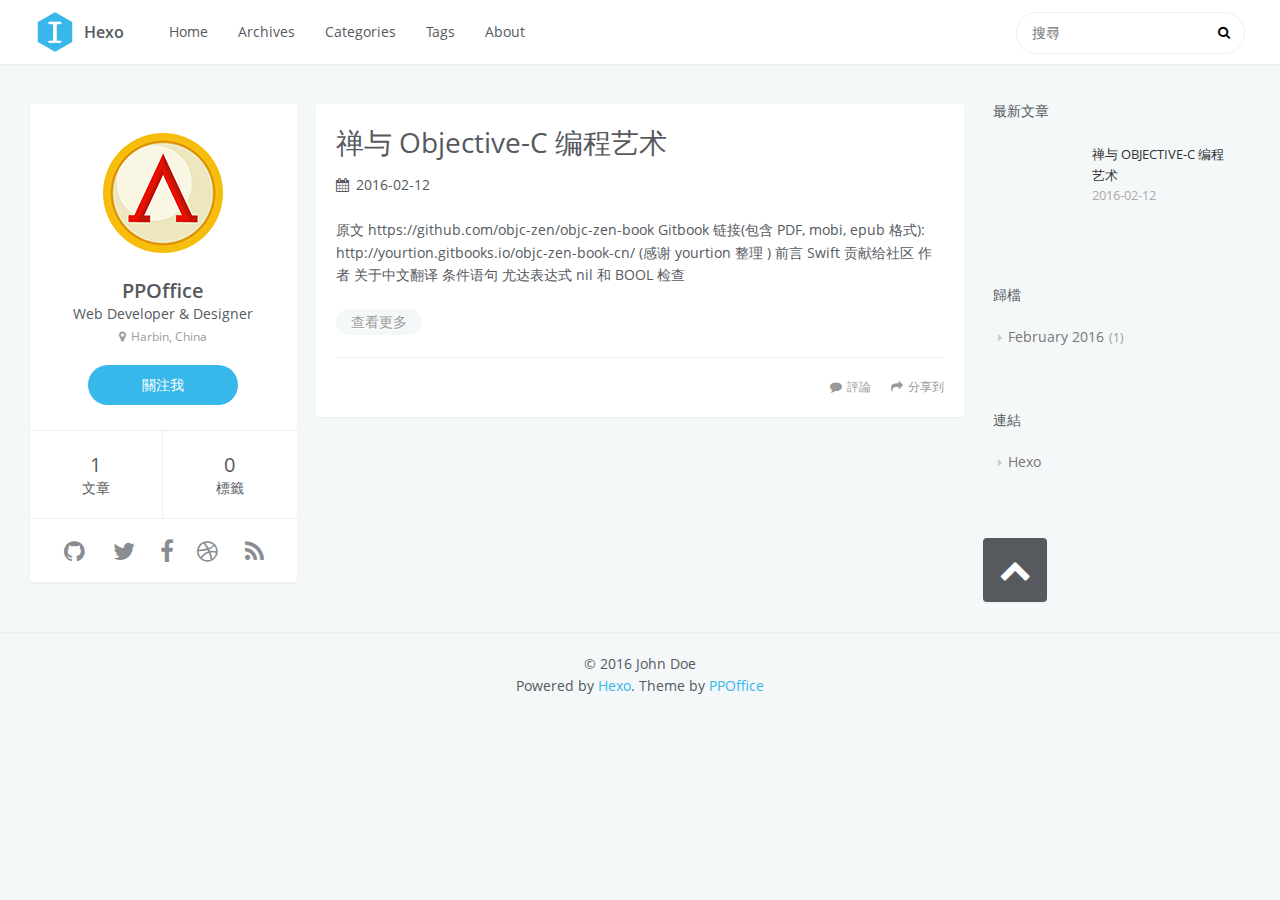
==== commit c2a9bb85: "hellod" ====
--- a/index.html
+++ b/index.html
@@ -1,12 +1,11 @@
 <!DOCTYPE html>
 <html>
 <head>
-  <meta charset="utf-8">
-  
-  <meta http-equiv="X-UA-Compatible" content="IE=edge" >
-  <title>Hexo</title>
-  <meta name="viewport" content="width=device-width, initial-scale=1, maximum-scale=1">
-  <meta name="description">
+    <meta charset="utf-8">
+    
+    <title>Hexo</title>
+    <meta name="viewport" content="width=device-width, initial-scale=1, maximum-scale=1" />
+    <meta name="description">
 <meta property="og:type" content="website">
 <meta property="og:title" content="Hexo">
 <meta property="og:url" content="http://yoursite.com/index.html">
@@ -15,1118 +14,374 @@
 <meta name="twitter:card" content="summary">
 <meta name="twitter:title" content="Hexo">
 <meta name="twitter:description">
-  
-    <link rel="alternative" href="/atom.xml" title="Hexo" type="application/atom+xml">
-  
-  
-    <link rel="icon" href="/favicon.png">
-  
-  <link rel="stylesheet" href="/css/style.css" type="text/css">
+    
+
+    
+
+    
+
+    <link rel="stylesheet" href="/vendor/font-awesome/css/font-awesome.min.css" type="text/css">
+    <link rel="stylesheet" href="/vendor/open-sans/styles.css" type="text/css">
+    <link rel="stylesheet" href="/vendor/source-code-pro/styles.css" type="text/css">
+
+    <link rel="stylesheet" href="/css/style.css" type="text/css">
+
+    <script src="/vendor/jquery/2.1.3/jquery.min.js" type="text/javascript"></script>
+    
+    
+        <link rel="stylesheet" href="/vendor/fancybox/jquery.fancybox.css" type="text/css">
+    
+    
+    
+    
+
 </head>
-
 <body>
-  <div id="container">
-    <div class="left-col">
-    <div class="overlay"></div>
-<div class="intrude-less">
-	<header id="header" class="inner">
-		<a href="/" class="profilepic">
-			
-			<img lazy-src="null" class="js-avatar">
-			
-		</a>
-
-		<hgroup>
-		  <h1 class="header-author"><a href="/">John Doe</a></h1>
-		</hgroup>
-
-		
-
-		
-			<div class="switch-btn">
-				<div class="icon">
-					<div class="icon-ctn">
-						<div class="icon-wrap icon-house" data-idx="0">
-							<div class="birdhouse"></div>
-							<div class="birdhouse_holes"></div>
-						</div>
-						<div class="icon-wrap icon-ribbon hide" data-idx="1">
-							<div class="ribbon"></div>
-						</div>
-						
-						<div class="icon-wrap icon-link hide" data-idx="2">
-							<div class="loopback_l"></div>
-							<div class="loopback_r"></div>
-						</div>
-						
-						
-						<div class="icon-wrap icon-me hide" data-idx="3">
-							<div class="user"></div>
-							<div class="shoulder"></div>
-						</div>
-						
-					</div>
-					
-				</div>
-				<div class="tips-box hide">
-					<div class="tips-arrow"></div>
-					<ul class="tips-inner">
-						<li>菜单</li>
-						<li>標籤</li>
-						
-						<li>友情链接</li>
-						
-						
-						<li>關於</li>
-						
-					</ul>
-				</div>
-			</div>
-		
-
-		<div class="switch-area">
-			<div class="switch-wrap">
-				<section class="switch-part switch-part1">
-					<nav class="header-menu">
-						<ul>
-						
-							<li><a href="/">主页</a></li>
-				        
-							<li><a href="/archives">所有文章</a></li>
-				        
-						</ul>
-					</nav>
-					<nav class="header-nav">
-						<div class="social">
-							
-								<a class="github" target="_blank" href="/#" title="github">github</a>
-					        
-								<a class="weibo" target="_blank" href="/#" title="weibo">weibo</a>
-					        
-								<a class="rss" target="_blank" href="/#" title="rss">rss</a>
-					        
-								<a class="zhihu" target="_blank" href="/#" title="zhihu">zhihu</a>
-					        
-						</div>
-					</nav>
-				</section>
-				
-				
-				<section class="switch-part switch-part2">
-					<div class="widget tagcloud" id="js-tagcloud">
-						
-					</div>
-				</section>
-				
-				
-				
-				<section class="switch-part switch-part3">
-					<div id="js-friends">
-					
-			          <a target="_blank" class="main-nav-link switch-friends-link" href="http://localhost:4000/">奥巴马的博客</a>
-			        
-			          <a target="_blank" class="main-nav-link switch-friends-link" href="http://localhost:4000/">卡卡的美丽传说</a>
-			        
-			          <a target="_blank" class="main-nav-link switch-friends-link" href="http://localhost:4000/">本泽马的博客</a>
-			        
-			          <a target="_blank" class="main-nav-link switch-friends-link" href="http://localhost:4000/">吉格斯的博客</a>
-			        
-			          <a target="_blank" class="main-nav-link switch-friends-link" href="http://localhost:4000/">习大大大不同</a>
-			        
-			          <a target="_blank" class="main-nav-link switch-friends-link" href="http://localhost:4000/">托蒂的博客</a>
-			        
-			        </div>
-				</section>
-				
-
-				
-				
-				<section class="switch-part switch-part4">
-				
-					<div id="js-aboutme">我是谁，我从哪里来，我到哪里去？我就是我，是颜色不一样的吃货…</div>
-				</section>
-				
-			</div>
-		</div>
-	</header>				
+    <div id="container">
+        <header id="header">
+    <div id="header-main" class="header-inner">
+        <div class="outer">
+            <a href="/" id="logo">
+                <i class="logo"></i>
+                <span class="site-title">Hexo</span>
+            </a>
+            <nav id="main-nav">
+                
+                    <a class="main-nav-link" href="/.">Home</a>
+                
+                    <a class="main-nav-link" href="/archives">Archives</a>
+                
+                    <a class="main-nav-link" href="/categories">Categories</a>
+                
+                    <a class="main-nav-link" href="/tags">Tags</a>
+                
+                    <a class="main-nav-link" href="/about">About</a>
+                
+            </nav>
+            
+                <nav id="sub-nav">
+                    <div class="profile" id="profile-nav">
+                        <a id="profile-anchor" href="javascript:;">
+                            <img class="avatar" src="/" />
+                            <i class="fa fa-caret-down"></i>
+                        </a>
+                    </div>
+                </nav>
+            
+            <div id="search-form-wrap">
+
+    <form action="//google.com/search" method="get" accept-charset="UTF-8" class="search-form"><input type="search" name="q" results="0" class="search-form-input" placeholder="搜尋"><button type="submit" class="search-form-submit"> </button><input type="hidden" name="sitesearch" value="http://yoursite.com"></form>
+
 </div>
-
-    </div>
-    <div class="mid-col">
-      <nav id="mobile-nav">
-  	<div class="overlay">
-  		<div class="slider-trigger"></div>
-  		<h1 class="header-author js-mobile-header hide">John Doe</h1>
-  	</div>
-	<div class="intrude-less">
-		<header id="header" class="inner">
-			<div class="profilepic">
-			
-				<img lazy-src="null" class="js-avatar">
-			
-			</div>
-			<hgroup>
-			  <h1 class="header-author">John Doe</h1>
-			</hgroup>
-			
-			<nav class="header-menu">
-				<ul>
-				
-					<li><a href="/">主页</a></li>
-		        
-					<li><a href="/archives">所有文章</a></li>
-		        
-		        <div class="clearfix"></div>
-				</ul>
-			</nav>
-			<nav class="header-nav">
-				<div class="social">
-					
-						<a class="github" target="_blank" href="/#" title="github">github</a>
-			        
-						<a class="weibo" target="_blank" href="/#" title="weibo">weibo</a>
-			        
-						<a class="rss" target="_blank" href="/#" title="rss">rss</a>
-			        
-						<a class="zhihu" target="_blank" href="/#" title="zhihu">zhihu</a>
-			        
-				</div>
-			</nav>
-		</header>				
-	</div>
-</nav>
-
-      <div class="body-wrap">
-  
-    <article id="post-hello-world" class="article article-type-post" itemscope itemprop="blogPost">
-  
-    <div class="article-meta">
-      <a href="/2016/02/12/hello-world/" class="article-date">
-  	<time datetime="2016-02-12T01:17:50.000Z" itemprop="datePublished">2016-02-12</time>
+        </div>
+    </div>
+    <div id="main-nav-mobile" class="header-sub header-inner">
+        <table class="menu outer">
+            <tr>
+                
+                    <td><a class="main-nav-link" href="/.">Home</a></td>
+                
+                    <td><a class="main-nav-link" href="/archives">Archives</a></td>
+                
+                    <td><a class="main-nav-link" href="/categories">Categories</a></td>
+                
+                    <td><a class="main-nav-link" href="/tags">Tags</a></td>
+                
+                    <td><a class="main-nav-link" href="/about">About</a></td>
+                
+                <td>
+                    
+    <form action="//google.com/search" method="get" accept-charset="UTF-8" class="search-form"><input type="search" name="q" results="0" class="search-form-input" placeholder="搜尋"><input type="hidden" name="sitesearch" value="http://yoursite.com"></form>
+
+                </td>
+            </tr>
+        </table>
+    </div>
+</header>
+
+        <div class="outer">
+            
+                
+<aside id="profile">
+    <div class="inner profile-inner">
+        <div class="base-info profile-block">
+            <img id="avatar" src="/css/images/avatar.png" />
+            <h2 id="name">PPOffice</h2>
+            <h3 id="title">Web Developer &amp; Designer</h3>
+            <span id="location"><i class="fa fa-map-marker"></i>Harbin, China</span>
+            <a id="follow" target="_blank" href="https://github.com/ppoffice/">關注我</a>
+        </div>
+        <div class="article-info profile-block">
+            <div class="article-info-block">
+                1
+                <span>文章</span>
+            </div>
+            <div class="article-info-block">
+                0
+                <span>標籤</span>
+            </div>
+        </div>
+        
+        <div class="profile-block social-links">
+            <table>
+                <tr>
+                    
+                    <td><a href="http://github.com/ppoffice/hexo-theme-icarus" target="_blank" title="github"><i class="fa fa-github"></i></a></td>
+                    
+                    <td><a href="/" target="_blank" title="twitter"><i class="fa fa-twitter"></i></a></td>
+                    
+                    <td><a href="/" target="_blank" title="facebook"><i class="fa fa-facebook"></i></a></td>
+                    
+                    <td><a href="/" target="_blank" title="dribbble"><i class="fa fa-dribbble"></i></a></td>
+                    
+                    <td><a href="/" target="_blank" title="rss"><i class="fa fa-rss"></i></a></td>
+                    
+                </tr>
+            </table>
+        </div>
+        
+    </div>
+</aside>
+
+            
+            <section id="main">
+            <article id="post-hello-world" class="article article-type-post" itemscope itemprop="blogPost">
+    <div class="article-inner">
+        
+        
+        
+            <header class="article-header">
+                
+    
+        <h1 itemprop="name">
+            <a class="article-title" href="/2016/02/12/hello-world/">禅与 Objective-C 编程艺术</a>
+        </h1>
+    
+
+                <div class="article-meta">
+                    
+    <div class="article-date">
+        <i class="fa fa-calendar"></i>
+        <a href="/2016/02/12/hello-world/">
+            <time datetime="2016-02-12T01:17:50.000Z" itemprop="datePublished">2016-02-12</time>
+        </a>
+    </div>
+
+
+                    
+                    
+                </div>
+            </header>
+        
+        <div class="article-entry" itemprop="articleBody">
+        
+            <p>
+原文 https://github.com/objc-zen/objc-zen-book
+Gitbook 链接(包含 PDF, mobi, epub 格式): http://yourtion.gitbooks.io/objc-zen-book-cn/ (感谢 yourtion 整理 )
+
+
+
+前言
+Swift
+贡献给社区
+作者
+关于中文翻译
+
+
+条件语句
+尤达表达式
+nil 和 BOOL 检查
+</p>
+            <p class="article-more-link">
+                <a href="/2016/02/12/hello-world/#more">查看更多</a>
+            </p>
+        
+        </div>
+        <footer class="article-footer">
+            <div class="share-container">
+
+
+
+</div>
+
+    <a data-url="http://yoursite.com/2016/02/12/hello-world/" data-id="cikjl7sfa0000gjze7l8yjwl5" class="article-share-link"><i class="fa fa-share"></i>分享到</a>
+<script>
+    (function ($) {
+        // Prevent duplicate binding
+        if (typeof(__SHARE_BUTTON_BINDED__) === 'undefined' || !__SHARE_BUTTON_BINDED__) {
+            __SHARE_BUTTON_BINDED__ = true;
+        } else {
+            return;
+        }
+        $('body').on('click', function() {
+            $('.article-share-box.on').removeClass('on');
+        }).on('click', '.article-share-link', function(e) {
+            e.stopPropagation();
+
+            var $this = $(this),
+                url = $this.attr('data-url'),
+                encodedUrl = encodeURIComponent(url),
+                id = 'article-share-box-' + $this.attr('data-id'),
+                offset = $this.offset(),
+                box;
+
+            if ($('#' + id).length) {
+                box = $('#' + id);
+
+                if (box.hasClass('on')){
+                    box.removeClass('on');
+                    return;
+                }
+            } else {
+                var html = [
+                    '<div id="' + id + '" class="article-share-box">',
+                        '<input class="article-share-input" value="' + url + '">',
+                        '<div class="article-share-links">',
+                            '<a href="https://twitter.com/intent/tweet?url=' + encodedUrl + '" class="fa fa-twitter article-share-twitter" target="_blank" title="Twitter"></a>',
+                            '<a href="https://www.facebook.com/sharer.php?u=' + encodedUrl + '" class="fa fa-facebook article-share-facebook" target="_blank" title="Facebook"></a>',
+                            '<a href="http://pinterest.com/pin/create/button/?url=' + encodedUrl + '" class="fa fa-pinterest article-share-pinterest" target="_blank" title="Pinterest"></a>',
+                            '<a href="https://plus.google.com/share?url=' + encodedUrl + '" class="fa fa-google article-share-google" target="_blank" title="Google+"></a>',
+                        '</div>',
+                    '</div>'
+                ].join('');
+
+              box = $(html);
+
+              $('body').append(box);
+            }
+
+            $('.article-share-box.on').hide();
+
+            box.css({
+                top: offset.top + 25,
+                left: offset.left
+            }).addClass('on');
+
+        }).on('click', '.article-share-box', function (e) {
+            e.stopPropagation();
+        }).on('click', '.article-share-box-input', function () {
+            $(this).select();
+        }).on('click', '.article-share-box-link', function (e) {
+            e.preventDefault();
+            e.stopPropagation();
+
+            window.open(this.href, 'article-share-box-window-' + Date.now(), 'width=500,height=450');
+        });
+    })(jQuery);
+</script>
+
+            
+    
+        <a href="http://yoursite.com/2016/02/12/hello-world/#comments" class="article-comment-link disqus-comment-count" data-disqus-url="http://yoursite.com/2016/02/12/hello-world/">評論</a>
+    
+
+        </footer>
+    </div>
+    
+</article>
+
+
+        </section>
+            
+                <aside id="sidebar">
+    
+        
+    <div class="widget-wrap">
+        <h3 class="widget-title">最新文章</h3>
+        <div class="widget">
+            <ul id="recent-post" class="">
+                
+                    <li>
+                        
+                        <div class="item-thumbnail">
+                            <a href="/2016/02/12/hello-world/" class="thumbnail">
+    
+    
+        <span style="background-image:url(/./images/zen-logo-thumb.png)" alt="禅与 Objective-C 编程艺术" class="thumbnail-image"></span>
+    
 </a>
-    </div>
-  
-  <div class="article-inner">
-    
-      <input type="hidden" class="isFancy" />
-    
-    
-      <header class="article-header">
-        
-  
-    <h1 itemprop="name">
-      <a class="article-title" href="/2016/02/12/hello-world/">禅与 Objective-C 编程艺术</a>
-    </h1>
-  
-
-      </header>
-      
-    
-    <div class="article-entry" itemprop="articleBody">
-      
-        <ul>
-<li>原文 <a href="https://github.com/objc-zen/objc-zen-book" target="_blank" rel="external">https://github.com/objc-zen/objc-zen-book</a></li>
-<li>Gitbook 链接(包含 PDF, mobi, epub 格式): <a href="http://yourtion.gitbooks.io/objc-zen-book-cn/" target="_blank" rel="external">http://yourtion.gitbooks.io/objc-zen-book-cn/</a> (感谢 <a href="https://github.com/yourtion" target="_blank" rel="external">yourtion</a> 整理 )</li>
-</ul>
-<p><img src="./images/zen-logo-thumb.png" alt=""></p>
-<ul>
-<li><a href="#前言">前言</a><ul>
-<li><a href="#swift">Swift</a></li>
-<li><a href="#贡献给社区">贡献给社区</a></li>
-<li><a href="#作者">作者</a></li>
-<li><a href="#关于中文翻译">关于中文翻译</a></li>
-</ul>
-</li>
-<li><a href="#条件语句">条件语句</a><ul>
-<li><a href="#尤达表达式">尤达表达式</a></li>
-<li><a href="#nil-和-bool-检查">nil 和 BOOL 检查</a></li>
-<li><a href="#黄金大道">黄金大道</a></li>
-<li><a href="#复杂的表达式">复杂的表达式</a></li>
-<li><a href="#三元运算符">三元运算符</a></li>
-<li><a href="#错误处理">错误处理</a></li>
-</ul>
-</li>
-<li><a href="#case语句">Case语句</a><ul>
-<li><a href="#枚举类型">枚举类型</a></li>
-</ul>
-</li>
-<li><a href="#命名">命名</a><ul>
-<li><a href="#通用的约定">通用的约定</a></li>
-<li><a href="#常量">常量</a></li>
-<li><a href="#方法">方法</a></li>
-<li><a href="#字面值">字面值</a></li>
-</ul>
-</li>
-<li><a href="#类">类</a><ul>
-<li><a href="#类名">类名</a></li>
-<li><a href="#initializer-和-dealloc">Initializer 和 dealloc</a><ul>
-<li><a href="#designated-和-secondary初始化方法">Designated 和 Secondary 初始化方法</a><ul>
-<li><a href="#designated-initializer">Designated Initializer</a></li>
-<li><a href="#secondary-initializer">Secondary Initializer</a><ul>
-<li><a href="#参考">参考</a></li>
-</ul>
-</li>
-</ul>
-</li>
-<li><a href="#instancetype">instancetype</a><ul>
-<li><a href="#参考">参考</a></li>
-</ul>
-</li>
-<li><a href="#初始化模式">初始化模式</a><ul>
-<li><a href="#类簇-（class-cluster）">类簇 （class cluster)</a></li>
-<li><a href="#单例">单例</a></li>
-</ul>
-</li>
-</ul>
-</li>
-<li><a href="#属性">属性</a><ul>
-<li><a href="#init-和-dealloc">Init 和 Dealloc</a></li>
-<li><a href="#点符号">点符号</a><ul>
-<li><a href="#属性定义">属性定义</a></li>
-</ul>
-</li>
-<li><a href="#私有属性">私有属性</a><ul>
-<li><a href="#可变对象">可变对象</a></li>
-<li><a href="#懒加-（lazy-loading）">懒加载 (Lazy Loading)</a></li>
-</ul>
-</li>
-</ul>
-</li>
-<li><a href="#方法">方法</a><ul>
-<li><a href="#参数断言">参数断言</a></li>
-<li><a href="#私有方法">私有方法</a></li>
-</ul>
-</li>
-<li><a href="#相等性">相等性</a></li>
-</ul>
-</li>
-<li><a href="#categories">Categories</a></li>
-<li><a href="#protocols">Protocols</a></li>
-<li><a href="#nsnotification">NSNotification</a></li>
-<li><a href="#美化代码">美化代码</a><ul>
-<li><a href="#空格">空格</a></li>
-<li><a href="#换行">换行</a></li>
-<li><a href="#括号">括号</a></li>
-</ul>
-</li>
-<li><a href="#代码组织">代码组织</a><ul>
-<li><a href="#利用代码块">利用代码块</a></li>
-<li><a href="#pragma">Pragma</a><ul>
-<li><a href="#pragma-mark">Pragma Mark</a></li>
-<li><a href="#忽略没用使用变量的编译警告">忽略没用使用变量的编译警告</a></li>
-</ul>
-</li>
-<li><a href="#明确编译器警告和错误">明确编译器警告和错误</a></li>
-<li><a href="#字符串文档">字符串文档</a></li>
-<li><a href="#注释">注释</a><ul>
-<li><a href="#头文档">头文档</a></li>
-</ul>
-</li>
-</ul>
-</li>
-<li><a href="#对象间的通讯">对象间的通讯</a><ul>
-<li><a href="#blocks">Block</a><ul>
-<li><a href="#深入-block">深入 Block</a></li>
-<li><a href="#self-的循环引用">self 的循环引用</a></li>
-</ul>
-</li>
-<li><a href="#委托和数据源">委托和数据源</a><ul>
-<li><a href="#继承">继承</a></li>
-<li><a href="#多重委托">多重委托</a></li>
-</ul>
-</li>
-</ul>
-</li>
-<li><a href="#面向切面编程">面向切面编程</a></li>
-<li><a href="#参考资料">参考资料</a><ul>
-<li><a href="#其他的-objective-c-风格指南">其他的 Objective-C 风格指南</a></li>
-</ul>
-</li>
-</ul>
-<h1 id="u524D_u8A00"><a href="#u524D_u8A00" class="headerlink" title="前言"></a>前言</h1><p>我们在 2013 年 11 月份开始写这本书，最初的目标是提供一份如何编写干净漂亮的 Objective-C 代码的指南：现在虽然有很多指南，但是它们都是有一些问题的。我们不想介绍一些死板的规定，我们想提供一个在开发者们之间写更一致的代码的途径。随时间的推移，这本书开始转向介绍如何设计和构建优秀的代码。</p>
-<p>这本书的观点是代码不仅是可以编译的，同时应该是 “有效” 的。好的代码有一些特性：简明，自我解释，优秀的组织，良好的文档，良好的命名，优秀的设计以及可以被久经考验。</p>
-<p>本书的一个理念是是代码的清晰性优先于性能，同时阐述为什么应该这么做。</p>
-<p>虽然所有的代码都是 Objective-C 写的，但是一些主题是通用的，并且独立于编程语言。</p>
-<h2 id="Swift"><a href="#Swift" class="headerlink" title="Swift"></a>Swift</h2><p>在 2014 年 6 月 6 日，苹果发布了面向 iOS 和 Mac 开发的新语言： Swift。<br>这个新语言与 Objective-C 截然不同。所以，我们改变了写这本书的计划。我们决定发布这本书当前的状态，而不是继续书写我们原来计划写下去的主题。</p>
-<p>Objective-C 没有消失，但是现在用一个慢慢失去关注的语言来继续写这本书并不是一个明智的选择。</p>
-<h2 id="u8D21_u732E_u7ED9_u793E_u533A"><a href="#u8D21_u732E_u7ED9_u793E_u533A" class="headerlink" title="贡献给社区"></a>贡献给社区</h2><p>我们将这本书免费发布并且贡献给社区，因为我们希望提供给读者一些有价值的内容。如果你能学到至少一条最佳实践，我们的目的就达到了。</p>
-<p>我们已经非常用心地打磨了这些文字，但是仍然可能有一些拼写或者其他错误。我们非常希望读者给我们一个反馈或者建议，以来改善本书。所以如果有什么问题的话，请联系我们。我们非常欢迎各种 pull-request。</p>
-<h2 id="u4F5C_u8005"><a href="#u4F5C_u8005" class="headerlink" title="作者"></a>作者</h2><p><strong>Luca Bernardi</strong></p>
-<ul>
-<li><a href="http://lucabernardi.com" target="_blank" rel="external">http://lucabernardi.com</a></li>
-<li>@luka_bernardi</li>
-<li><a href="http://github.com/lukabernardi" target="_blank" rel="external">http://github.com/lukabernardi</a></li>
-</ul>
-<p><strong>Alberto De Bortoli</strong></p>
-<ul>
-<li><a href="http://albertodebortoli.com" target="_blank" rel="external">http://albertodebortoli.com</a></li>
-<li>@albertodebo</li>
-<li><a href="http://github.com/albertodebortoli" target="_blank" rel="external">http://github.com/albertodebortoli</a></li>
-</ul>
-<h2 id="u5173_u4E8E_u4E2D_u6587_u7FFB_u8BD1"><a href="#u5173_u4E8E_u4E2D_u6587_u7FFB_u8BD1" class="headerlink" title="关于中文翻译"></a>关于中文翻译</h2><p>译者</p>
-<p><strong>林翔宇</strong></p>
-<ul>
-<li><a href="http://linxiangyu.org" target="_blank" rel="external">http://linxiangyu.org</a></li>
-<li>linxiangyu@nupter.org</li>
-<li><a href="http://github.com/oa414" target="_blank" rel="external">http://github.com/oa414</a></li>
-</ul>
-<p><strong>庞博</strong></p>
-<ul>
-<li>bopang@sohu-inc.com</li>
-<li><a href="https://github.com/heistings" target="_blank" rel="external">https://github.com/heistings</a></li>
-</ul>
-<p><strong>Kevin.Xiao</strong></p>
-<ul>
-<li>kevinxiao1919@gmail.com</li>
-<li><a href="https://github.com/KevinHM" target="_blank" rel="external">https://github.com/KevinHM</a></li>
-</ul>
-<p>翻译已得到原作者许可，并且会在更加完善后申请合并到原文仓库。</p>
-<p><strong>部分译文表达可能存在不妥之处，非常欢迎各种修订建议和校对。 请直接 fork 本仓库，在 README.md 文件中修改，并申请 pull request 到 <a href="https://github.com/oa414/objc-zen-book-cn/" target="_blank" rel="external">https://github.com/oa414/objc-zen-book-cn/</a>。</strong></p>
-<h1 id="u6761_u4EF6_u8BED_u53E5"><a href="#u6761_u4EF6_u8BED_u53E5" class="headerlink" title="条件语句"></a>条件语句</h1><p>条件语句体应该总是被大括号包围。尽管有时候你可以不使用大括号（比如，条件语句体只有一行内容），但是这样做会带来问题隐患。比如，增加一行代码时，你可能会误以为它是 if 语句体里面的。此外，更危险的是，如果把 if 后面的那行代码注释掉，之后的一行代码会成为 if 语句里的代码。</p>
-<p><strong>推荐:</strong></p>
-<figure class="highlight"><table><tr><td class="gutter"><pre><span class="line">1</span><br></pre></td><td class="code"><pre><span class="line">if (!error) &#123;&#10;    return success;&#10;&#125;</span><br></pre></td></tr></table></figure>
-<p><strong>不推荐:</strong></p>
-<figure class="highlight"><table><tr><td class="gutter"><pre><span class="line">1</span><br></pre></td><td class="code"><pre><span class="line">if (!error)&#10;    return success;</span><br></pre></td></tr></table></figure>
-<p>和</p>
-<figure class="highlight"><table><tr><td class="gutter"><pre><span class="line">1</span><br></pre></td><td class="code"><pre><span class="line">if (!error) return success;</span><br></pre></td></tr></table></figure>
-<p>在 2014年2月 苹果的 SSL/TLS 实现里面发现了知名的 <a href="https://gotofail.com/" target="_blank" rel="external">goto fail</a> 错误。</p>
-<p>代码在这里：</p>
-<figure class="highlight"><table><tr><td class="gutter"><pre><span class="line">1</span><br></pre></td><td class="code"><pre><span class="line">static OSStatus&#10;SSLVerifySignedServerKeyExchange(SSLContext *ctx, bool isRsa, SSLBuffer signedParams,&#10;                                 uint8_t *signature, UInt16 signatureLen)&#10;&#123;&#10;  OSStatus        err;&#10;  ...&#10;&#10;  if ((err = SSLHashSHA1.update(&#38;hashCtx, &#38;serverRandom)) != 0)&#10;    goto fail;&#10;  if ((err = SSLHashSHA1.update(&#38;hashCtx, &#38;signedParams)) != 0)&#10;    goto fail;&#10;    goto fail;&#10;  if ((err = SSLHashSHA1.final(&#38;hashCtx, &#38;hashOut)) != 0)&#10;    goto fail;&#10;  ...&#10;&#10;fail:&#10;  SSLFreeBuffer(&#38;signedHashes);&#10;  SSLFreeBuffer(&#38;hashCtx);&#10;  return err;&#10;&#125;</span><br></pre></td></tr></table></figure>
-<p>显而易见，这里有没有括号包围的2行连续的 <code>goto fail;</code> 。我们当然不希望写出上面的代码导致错误。</p>
-<p>此外，在其他条件语句里面也应该按照这种风格统一，这样更便于检查。</p>
-<h2 id="u5C24_u8FBE_u8868_u8FBE_u5F0F"><a href="#u5C24_u8FBE_u8868_u8FBE_u5F0F" class="headerlink" title="尤达表达式"></a>尤达表达式</h2><p>不要使用尤达表达式。尤达表达式是指，拿一个常量去和变量比较而不是拿变量去和常量比较。它就像是在表达 “蓝色是不是天空的颜色” 或者 “高个是不是这个男人的属性” 而不是  “天空是不是蓝的” 或者 “这个男人是不是高个子的”</p>
-<p><img src="./images/yoda.png" alt="Yoda"></p>
-<p>（译者注：名字起源于星球大战中尤达大师的讲话方式，总是用倒装的语序）</p>
-<p><strong>推荐:</strong><br><figure class="highlight"><table><tr><td class="gutter"><pre><span class="line">1</span><br></pre></td><td class="code"><pre><span class="line">if ([myValue isEqual:@42]) &#123; ...</span><br></pre></td></tr></table></figure></p>
-<p><strong>不推荐:</strong><br><figure class="highlight"><table><tr><td class="gutter"><pre><span class="line">1</span><br></pre></td><td class="code"><pre><span class="line">if ([@42 isEqual:myValue]) &#123; ...</span><br></pre></td></tr></table></figure></p>
-<h2 id="nil__u548C_BOOL__u68C0_u67E5"><a href="#nil__u548C_BOOL__u68C0_u67E5" class="headerlink" title="nil 和 BOOL 检查"></a>nil 和 BOOL 检查</h2><p>类似于 Yoda 表达式，nil 检查的方式也是存在争议的。一些 notous 库像这样检查对象是否为 nil：</p>
-<figure class="highlight"><table><tr><td class="gutter"><pre><span class="line">1</span><br></pre></td><td class="code"><pre><span class="line">if (nil == myValue) &#123; ...</span><br></pre></td></tr></table></figure>
-<p>或许有人会提出这是错的，因为在 nil 作为一个常量的情况下，这样做就像 Yoda 表达式了。 但是一些程序员这么做的原因是为了避免调试的困难，看下面的代码：</p>
-<figure class="highlight"><table><tr><td class="gutter"><pre><span class="line">1</span><br></pre></td><td class="code"><pre><span class="line">if (myValue == nil) &#123; ...</span><br></pre></td></tr></table></figure>
-<p>如果程序员敲错成这样：</p>
-<figure class="highlight"><table><tr><td class="gutter"><pre><span class="line">1</span><br></pre></td><td class="code"><pre><span class="line">if (myValue = nil) &#123; ...</span><br></pre></td></tr></table></figure>
-<p>这是合法的语句，但是即使你是一个丰富经验的程序员，即使盯着眼睛瞧上好多遍也很难调试出错误。但是如果把 nil 放在左边，因为它不能被赋值，所以就不会发生这样的错误。 如果程序员这样做，他/她就可以轻松检查出可能的原因，比一遍遍检查敲下的代码要好很多。</p>
-<p>为了避免这些奇怪的问题，可以用感叹号来作为运算符。因为 nil 是 解释到 NO，所以没必要在条件语句里面把它和其他值比较。同时，不要直接把它和 <code>YES</code> 比较，因为 <code>YES</code> 的定义是 1， 而 <code>BOOL</code> 是 8 bit的，实际上是 char 类型。</p>
-<p><strong>推荐:</strong><br><figure class="highlight"><table><tr><td class="gutter"><pre><span class="line">1</span><br></pre></td><td class="code"><pre><span class="line">if (someObject) &#123; ...&#10;if (![someObject boolValue]) &#123; ...&#10;if (!someObject) &#123; ...</span><br></pre></td></tr></table></figure></p>
-<p><strong>不推荐:</strong><br><figure class="highlight"><table><tr><td class="gutter"><pre><span class="line">1</span><br></pre></td><td class="code"><pre><span class="line">if (someObject == YES) &#123; ... // Wrong&#10;if (myRawValue == YES) &#123; ... // Never do this.&#10;if ([someObject boolValue] == NO) &#123; ...</span><br></pre></td></tr></table></figure></p>
-<p>同时这样也能提高一致性，以及提升可读性。</p>
-<h2 id="u9EC4_u91D1_u5927_u9053"><a href="#u9EC4_u91D1_u5927_u9053" class="headerlink" title="黄金大道"></a>黄金大道</h2><p>在使用条件语句编程时，代码的左边距应该是一条“黄金”或者“快乐”的大道。 也就是说，不要嵌套 <code>if</code> 语句。使用多个 return 可以避免增加循环的复杂度，并提高代码的可读性。因为方法的重要部分没有嵌套在分支里面，并且你可以很清楚地找到相关的代码。</p>
-<p><strong>推荐:</strong></p>
-<figure class="highlight"><table><tr><td class="gutter"><pre><span class="line">1</span><br></pre></td><td class="code"><pre><span class="line">- (void)someMethod &#123;&#10;  if (![someOther boolValue]) &#123;&#10;      return;&#10;  &#125;&#10;&#10;  //Do something important&#10;&#125;</span><br></pre></td></tr></table></figure>
-<p><strong>不推荐:</strong></p>
-<figure class="highlight"><table><tr><td class="gutter"><pre><span class="line">1</span><br></pre></td><td class="code"><pre><span class="line">- (void)someMethod &#123;&#10;  if ([someOther boolValue]) &#123;&#10;    //Do something important&#10;  &#125;&#10;&#125;</span><br></pre></td></tr></table></figure>
-<h2 id="u590D_u6742_u7684_u8868_u8FBE_u5F0F"><a href="#u590D_u6742_u7684_u8868_u8FBE_u5F0F" class="headerlink" title="复杂的表达式"></a>复杂的表达式</h2><p>当你有一个复杂的 if 子句的时候，你应该把它们提取出来赋给一个 BOOL 变量，这样可以让逻辑更清楚，而且让每个子句的意义体现出来。</p>
-<figure class="highlight"><table><tr><td class="gutter"><pre><span class="line">1</span><br></pre></td><td class="code"><pre><span class="line">BOOL nameContainsSwift  = [sessionName containsString:@&#34;Swift&#34;];&#10;BOOL isCurrentYear      = [sessionDateCompontents year] == 2014;&#10;BOOL isSwiftSession     = nameContainsSwift &#38;&#38; isCurrentYear;&#10;&#10;if (isSwiftSession) &#123;&#10;    // Do something very cool&#10;&#125;</span><br></pre></td></tr></table></figure>
-<h2 id="u4E09_u5143_u8FD0_u7B97_u7B26"><a href="#u4E09_u5143_u8FD0_u7B97_u7B26" class="headerlink" title="三元运算符"></a>三元运算符</h2><p>三元运算符 ? 应该只用在它能让代码更加清楚的地方。 一个条件语句的所有的变量应该是已经被求值了的。类似 if 语句，计算多个条件子句通常会让语句更加难以理解。或者可以把它们重构到实例变量里面。</p>
-<p><strong>推荐:</strong><br><figure class="highlight"><table><tr><td class="gutter"><pre><span class="line">1</span><br></pre></td><td class="code"><pre><span class="line">result = a &#62; b ? x : y;</span><br></pre></td></tr></table></figure></p>
-<p><strong>不推荐:</strong><br><figure class="highlight"><table><tr><td class="gutter"><pre><span class="line">1</span><br></pre></td><td class="code"><pre><span class="line">result = a &#62; b ? x = c &#62; d ? c : d : y;</span><br></pre></td></tr></table></figure></p>
-<p>当三元运算符的第二个参数（if 分支）返回和条件语句中已经检查的对象一样的对象的时候，下面的表达方式更灵巧：</p>
-<p><strong>推荐:</strong><br><figure class="highlight"><table><tr><td class="gutter"><pre><span class="line">1</span><br></pre></td><td class="code"><pre><span class="line">result = object ? : [self createObject];</span><br></pre></td></tr></table></figure></p>
-<p><strong>不推荐:</strong><br><figure class="highlight"><table><tr><td class="gutter"><pre><span class="line">1</span><br></pre></td><td class="code"><pre><span class="line">result = object ? object : [self createObject];</span><br></pre></td></tr></table></figure></p>
-<h2 id="u9519_u8BEF_u5904_u7406"><a href="#u9519_u8BEF_u5904_u7406" class="headerlink" title="错误处理"></a>错误处理</h2><p>有些方法通过参数返回 error 的引用，使用这样的方法时应当检查方法的返回值，而非 error 的引用。</p>
-<p><strong>推荐:</strong><br><figure class="highlight"><table><tr><td class="gutter"><pre><span class="line">1</span><br></pre></td><td class="code"><pre><span class="line">NSError *error = nil;&#10;if (![self trySomethingWithError:&#38;error]) &#123;&#10;    // Handle Error&#10;&#125;</span><br></pre></td></tr></table></figure></p>
-<p>此外，一些苹果的 API 在成功的情况下会对 error 参数（如果它非 NULL）写入垃圾值（garbage values），所以如果检查 error 的值可能导致错误 （甚至崩溃）。</p>
-<h1 id="Case_u8BED_u53E5"><a href="#Case_u8BED_u53E5" class="headerlink" title="Case语句"></a>Case语句</h1><p>除非编译器强制要求，括号在 case 语句里面是不必要的。但是当一个 case 包含了多行语句的时候，需要加上括号。</p>
-<figure class="highlight"><table><tr><td class="gutter"><pre><span class="line">1</span><br></pre></td><td class="code"><pre><span class="line">switch (condition) &#123;&#10;    case 1:&#10;        // ...&#10;        break;&#10;    case 2: &#123;&#10;        // ...&#10;        // Multi-line example using braces&#10;        break;&#10;       &#125;&#10;    case 3:&#10;        // ...&#10;        break;&#10;    default:&#10;        // ...&#10;        break;&#10;&#125;</span><br></pre></td></tr></table></figure>
-<p>有时候可以使用 fall-through 在不同的 case 里面执行同一段代码。一个 fall-through  是指移除 case 语句的 “break” 然后让下面的 case 继续执行。</p>
-<figure class="highlight"><table><tr><td class="gutter"><pre><span class="line">1</span><br></pre></td><td class="code"><pre><span class="line">switch (condition) &#123;&#10;    case 1:&#10;    case 2:&#10;        // code executed for values 1 and 2&#10;        break;&#10;    default:&#10;        // ...&#10;        break;&#10;&#125;</span><br></pre></td></tr></table></figure>
-<p>当在 switch 语句里面使用一个可枚举的变量的时候，<code>default</code> 是不必要的。比如：</p>
-<figure class="highlight"><table><tr><td class="gutter"><pre><span class="line">1</span><br></pre></td><td class="code"><pre><span class="line">switch (menuType) &#123;&#10;    case ZOCEnumNone:&#10;        // ...&#10;        break;&#10;    case ZOCEnumValue1:&#10;        // ...&#10;        break;&#10;    case ZOCEnumValue2:&#10;        // ...&#10;        break;&#10;&#125;</span><br></pre></td></tr></table></figure>
-<p>此外，为了避免使用默认的 case，如果新的值加入到 enum，程序员会马上收到一个 warning 通知</p>
-<p><code>Enumeration value &#39;ZOCEnumValue3&#39; not handled in switch.（枚举类型 &#39;ZOCEnumValue3&#39; 没有被 switch 处理）</code></p>
-<h3 id="u679A_u4E3E_u7C7B_u578B"><a href="#u679A_u4E3E_u7C7B_u578B" class="headerlink" title="枚举类型"></a>枚举类型</h3><p>当使用 <code>enum</code> 的时候，建议使用新的固定的基础类型定义，因为它有更强大的类型检查和代码补全。 SDK 现在有一个 宏来鼓励和促进使用固定类型定义 - <code>NS_ENUM()</code></p>
-<p><strong>例子:</strong></p>
-<figure class="highlight"><table><tr><td class="gutter"><pre><span class="line">1</span><br></pre></td><td class="code"><pre><span class="line">typedef NS_ENUM(NSUInteger, ZOCMachineState) &#123;&#10;    ZOCMachineStateNone,&#10;    ZOCMachineStateIdle,&#10;    ZOCMachineStateRunning,&#10;    ZOCMachineStatePaused&#10;&#125;;</span><br></pre></td></tr></table></figure>
-<h1 id="u547D_u540D"><a href="#u547D_u540D" class="headerlink" title="命名"></a>命名</h1><h2 id="u901A_u7528_u7684_u7EA6_u5B9A"><a href="#u901A_u7528_u7684_u7EA6_u5B9A" class="headerlink" title="通用的约定"></a>通用的约定</h2><p>尽可能遵守 Apple 的命名约定，尤其是和 <a href="https://developer.apple.com/library/mac/#documentation/Cocoa/Conceptual/MemoryMgmt/Articles/MemoryMgmt.html" target="_blank" rel="external">内存管理规则</a> (<a href="http://stackoverflow.com/a/2865194/340508" target="_blank" rel="external">NARC</a>) 相关的地方。</p>
-<p>推荐使用长的、描述性的方法和变量名。</p>
-<p><strong>推荐:</strong><br><figure class="highlight"><table><tr><td class="gutter"><pre><span class="line">1</span><br></pre></td><td class="code"><pre><span class="line">UIButton *settingsButton;</span><br></pre></td></tr></table></figure></p>
-<p><strong>不推荐:</strong><br><figure class="highlight"><table><tr><td class="gutter"><pre><span class="line">1</span><br></pre></td><td class="code"><pre><span class="line">UIButton *setBut;</span><br></pre></td></tr></table></figure></p>
-<h2 id="u5E38_u91CF"><a href="#u5E38_u91CF" class="headerlink" title="常量"></a>常量</h2><p>常量应该以驼峰法命名，并以相关类名作为前缀。</p>
-<p><strong>推荐:</strong><br><figure class="highlight"><table><tr><td class="gutter"><pre><span class="line">1</span><br></pre></td><td class="code"><pre><span class="line">static const NSTimeInterval ZOCSignInViewControllerFadeOutAnimationDuration = 0.4;</span><br></pre></td></tr></table></figure></p>
-<p><strong>不推荐:</strong><br><figure class="highlight"><table><tr><td class="gutter"><pre><span class="line">1</span><br></pre></td><td class="code"><pre><span class="line">static const NSTimeInterval fadeOutTime = 0.4;</span><br></pre></td></tr></table></figure></p>
-<p>推荐使用常量来代替字符串字面值和数字，这样能够方便复用，而且可以快速修改而不需要查找和替换。常量应该用 <code>static</code> 声明为静态常量，而不要用 <code>#define</code>，除非它明确的作为一个宏来使用。</p>
-<p><strong>推荐:</strong></p>
-<figure class="highlight"><table><tr><td class="gutter"><pre><span class="line">1</span><br></pre></td><td class="code"><pre><span class="line">static NSString * const ZOCCacheControllerDidClearCacheNotification = @&#34;ZOCCacheControllerDidClearCacheNotification&#34;;&#10;static const CGFloat ZOCImageThumbnailHeight = 50.0f;</span><br></pre></td></tr></table></figure>
-<p><strong>不推荐:</strong></p>
-<figure class="highlight"><table><tr><td class="gutter"><pre><span class="line">1</span><br></pre></td><td class="code"><pre><span class="line">#define CompanyName @&#34;Apple Inc.&#34;&#10;#define magicNumber 42</span><br></pre></td></tr></table></figure>
-<p>常量应该在头文件中以这样的形式暴露给外部：</p>
-<figure class="highlight"><table><tr><td class="gutter"><pre><span class="line">1</span><br></pre></td><td class="code"><pre><span class="line">extern NSString *const ZOCCacheControllerDidClearCacheNotification;</span><br></pre></td></tr></table></figure>
-<p>并在实现文件中为它赋值。</p>
-<p>只有公有的常量才需要添加命名空间作为前缀。尽管实现文件中私有常量的命名可以遵循另外一种模式，你仍旧可以遵循这个规则。</p>
-<h2 id="u65B9_u6CD5"><a href="#u65B9_u6CD5" class="headerlink" title="方法"></a>方法</h2><p>方法名与方法类型 (<code>-</code>/<code>+</code> 符号)之间应该以空格间隔。方法段之间也应该以空格间隔（以符合 Apple 风格）。参数前应该总是有一个描述性的关键词。</p>
-<p>尽可能少用 “and” 这个词。它不应该用来阐明有多个参数，比如下面的 <code>initWithWidth:height:</code> 这个例子：</p>
-<p><strong>推荐:</strong><br><figure class="highlight"><table><tr><td class="gutter"><pre><span class="line">1</span><br></pre></td><td class="code"><pre><span class="line">- (void)setExampleText:(NSString *)text image:(UIImage *)image;&#10;- (void)sendAction:(SEL)aSelector to:(id)anObject forAllCells:(BOOL)flag;&#10;- (id)viewWithTag:(NSInteger)tag;&#10;- (instancetype)initWithWidth:(CGFloat)width height:(CGFloat)height;</span><br></pre></td></tr></table></figure></p>
-<p><strong>不推荐:</strong></p>
-<figure class="highlight"><table><tr><td class="gutter"><pre><span class="line">1</span><br></pre></td><td class="code"><pre><span class="line">- (void)setT:(NSString *)text i:(UIImage *)image;&#10;- (void)sendAction:(SEL)aSelector :(id)anObject :(BOOL)flag;&#10;- (id)taggedView:(NSInteger)tag;&#10;- (instancetype)initWithWidth:(CGFloat)width andHeight:(CGFloat)height;&#10;- (instancetype)initWith:(int)width and:(int)height;  // Never do this.</span><br></pre></td></tr></table></figure>
-<h2 id="u5B57_u9762_u503C"><a href="#u5B57_u9762_u503C" class="headerlink" title="字面值"></a>字面值</h2><p>使用字面值来创建不可变的 <code>NSString</code>, <code>NSDictionary</code>, <code>NSArray</code>, 和 <code>NSNumber</code> 对象。注意不要将 <code>nil</code> 传进 <code>NSArray</code> 和 <code>NSDictionary</code> 里，因为这样会导致崩溃。</p>
-<p><strong>例子：</strong></p>
-<figure class="highlight"><table><tr><td class="gutter"><pre><span class="line">1</span><br></pre></td><td class="code"><pre><span class="line">NSArray *names = @[@&#34;Brian&#34;, @&#34;Matt&#34;, @&#34;Chris&#34;, @&#34;Alex&#34;, @&#34;Steve&#34;, @&#34;Paul&#34;];&#10;NSDictionary *productManagers = @&#123;@&#34;iPhone&#34; : @&#34;Kate&#34;, @&#34;iPad&#34; : @&#34;Kamal&#34;, @&#34;Mobile Web&#34; : @&#34;Bill&#34;&#125;;&#10;NSNumber *shouldUseLiterals = @YES;&#10;NSNumber *buildingZIPCode = @10018;</span><br></pre></td></tr></table></figure>
-<p><strong>不要这样:</strong></p>
-<figure class="highlight"><table><tr><td class="gutter"><pre><span class="line">1</span><br></pre></td><td class="code"><pre><span class="line">NSArray *names = [NSArray arrayWithObjects:@&#34;Brian&#34;, @&#34;Matt&#34;, @&#34;Chris&#34;, @&#34;Alex&#34;, @&#34;Steve&#34;, @&#34;Paul&#34;, nil];&#10;NSDictionary *productManagers = [NSDictionary dictionaryWithObjectsAndKeys: @&#34;Kate&#34;, @&#34;iPhone&#34;, @&#34;Kamal&#34;, @&#34;iPad&#34;, @&#34;Bill&#34;, @&#34;Mobile Web&#34;, nil];&#10;NSNumber *shouldUseLiterals = [NSNumber numberWithBool:YES];&#10;NSNumber *buildingZIPCode = [NSNumber numberWithInteger:10018];</span><br></pre></td></tr></table></figure>
-<p>如果要用到这些类的可变副本，我们推荐使用 <code>NSMutableArray</code>, <code>NSMutableString</code> 这样的类。</p>
-<p><strong>应该避免</strong>下面这样:</p>
-<figure class="highlight"><table><tr><td class="gutter"><pre><span class="line">1</span><br></pre></td><td class="code"><pre><span class="line">NSMutableArray *aMutableArray = [@[] mutableCopy];</span><br></pre></td></tr></table></figure>
-<p>上面这种书写方式的效率和可读性的都存在问题。</p>
-<p>效率方面，一个不必要的不可变对象被创建后立马被废弃了；虽然这并不会让你的 App 变慢（除非这个方法被频繁调用），但是确实没必要为了少打几个字而这样做。</p>
-<p>可读性方面，存在两个问题：第一个问题是当你浏览代码并看见 <code>@[]</code> 的时候，你首先联想到的是 <code>NSArray</code> 实例，但是在这种情形下你需要停下来深思熟虑的检查；另一个问题是，一些新手以他的水平看到你的代码后可能会对这是一个可变对象还是一个不可变对象产生分歧。他/她可能不熟悉可变拷贝构造的含义（这并不是说这个知识不重要）。当然，不存在绝对的错误，我们只是讨论代码的可用性（包括可读性)。</p>
-<h1 id="u7C7B"><a href="#u7C7B" class="headerlink" title="类"></a>类</h1><h2 id="u7C7B_u540D"><a href="#u7C7B_u540D" class="headerlink" title="类名"></a>类名</h2><p>类名应该以<strong>三</strong>个大写字母作为前缀（双字母前缀为 Apple 的类预留）。尽管这个规范看起来有些古怪，但是这样做可以减少 Objective-C 没有命名空间所带来的问题。</p>
-<p>一些开发者在定义模型对象时并不遵循这个规范（对于 Core Data 对象，我们更应该遵循这个规范）。我们建议在定义 Core Data 对象时严格遵循这个约定，因为最终你可能需要把你的 Managed Object Model（托管对象模型）与其他（第三方库）的 MOMs（Managed Object Model）合并。</p>
-<p>你可能注意到了，这本书里类的前缀（不仅仅是类，也包括公开的常量、Protocol 等的前缀）是<code>ZOC</code>。</p>
-<p>另一个好的类的命名规范：当你创建一个子类的时候，你应该把说明性的部分放在前缀和父类名的在中间。</p>
-<p>举个例子：如果你有一个 <code>ZOCNetworkClient</code> 类，子类的名字会是<code>ZOCTwitterNetworkClient</code> (注意 “Twitter” 在 “ZOC” 和 “NetworkClient” 之间); 按照这个约定， 一个<code>UIViewController</code> 的子类会是 <code>ZOCTimelineViewController</code>.</p>
-<h2 id="Initializer__u548C_dealloc"><a href="#Initializer__u548C_dealloc" class="headerlink" title="Initializer 和 dealloc"></a>Initializer 和 dealloc</h2><p>推荐的代码组织方式是将 <code>dealloc</code> 方法放在实现文件的最前面（直接在  <code>@synthesize</code> 以及 <code>@dynamic</code> 之后），<code>init</code> 应该跟在 <code>dealloc</code> 方法后面。</p>
-<p>如果有多个初始化方法， 指定初始化方法 (designated initializer) 应该放在最前面，间接初始化方法 (secondary initializer) 跟在后面，这样更有逻辑性。如今有了 ARC，dealloc 方法几乎不需要实现，不过把 init 和 dealloc 放在一起可以从视觉上强调它们是一对的。通常，在 init 方法中做的事情需要在 dealloc 方法中撤销。</p>
-<p><code>init</code> 方法应该是这样的结构：</p>
-<figure class="highlight"><table><tr><td class="gutter"><pre><span class="line">1</span><br></pre></td><td class="code"><pre><span class="line">- (instancetype)init&#10;&#123;&#10;    self = [super init]; // call the designated initializer&#10;    if (self) &#123;&#10;        // Custom initialization&#10;    &#125;&#10;    return self;&#10;&#125;</span><br></pre></td></tr></table></figure>
-<p>为什么设置 <code>self</code> 为 <code>[super init]</code> 的返回值，以及中间发生了什么呢？这是一个十分有趣的话题。</p>
-<p>我们退一步讲：我们常常写 <code>[[NSObject alloc] init]</code> 这样的代码，从而淡化了 <code>alloc</code> 和 <code>init</code> 的区别。Objective-C 的这个特性叫做 <em>两步创建</em> 。</p>
-<p>这意味着申请分配内存和初始化被分离成两步，<code>alloc</code> 和 <code>init</code>。</p>
-<ul>
-<li><code>alloc</code> 负责创建对象，这个过程包括分配足够的内存来保存对象，写入 <code>isa</code> 指针，初始化引用计数，以及重置所有实例变量。</li>
-<li><code>init</code> 负责初始化对象，这意味着使对象处于可用状态。这通常意味着为对象的实例变量赋予合理有用的值。</li>
-</ul>
-<p><code>alloc</code> 方法将返回一个有效的未初始化的对象实例。每一个对这个实例发送的消息会被转换成一次 <code>objc_msgSend()</code> 函数的调用，形参 <code>self</code> 的实参是 <code>alloc</code> 返回的指针；这样 <code>self</code> 在所有方法的作用域内都能够被访问。</p>
-<p>按照惯例，为了完成两步创建，新创建的实例第一个被调用的方法将是 <code>init</code> 方法。注意，<code>NSObject</code> 在实现 <code>init</code> 时，只是简单的返回了 <code>self</code>。</p>
-<p>关于 <code>init</code> 的约定还有一个重要部分：这个方法可以（并且应该）通过返回 <code>nil</code> 来告诉调用者，初始化失败了；初始化可能会因为各种原因失败，比如一个输入的格式错误了，或者另一个需要的对象初始化失败了。<br>这样我们就能理解为什么总是需要调用 <code>self = [super init]</code>。如果你的父类说初始化自己的时候失败了，那么你必须假定你正处于一个不稳定的状态，因此在你的实现里不要继续你自己的初始化并且也返回 <code>nil</code>。如果不这样做，你可能会操作一个不可用的对象，它的行为是不可预测的，最终可能会导致你的程序崩溃。</p>
-<p><code>init</code> 方法在被调用的时候可以通过重新给 <code>self</code> 重新赋值来返回另一个实例，而非调用的那个实例。例如<a href="#类簇">类簇</a>，还有一些 Cocoa 类为相等的（不可变的）对象返回同一个实例。</p>
-<h3 id="Designated__u548C_Secondary__u521D_u59CB_u5316_u65B9_u6CD5"><a href="#Designated__u548C_Secondary__u521D_u59CB_u5316_u65B9_u6CD5" class="headerlink" title="Designated 和 Secondary 初始化方法"></a>Designated 和 Secondary 初始化方法</h3><p>Objective-C 有指定初始化方法(designated initializer)和间接(secondary initializer)初始化方法的观念。<br>designated 初始化方法是提供所有的参数，secondary 初始化方法是一个或多个，并且提供一个或者更多的默认参数来调用 designated 初始化的初始化方法。</p>
-<figure class="highlight"><table><tr><td class="gutter"><pre><span class="line">1</span><br></pre></td><td class="code"><pre><span class="line">@implementation ZOCEvent&#10;&#10;- (instancetype)initWithTitle:(NSString *)title&#10;                         date:(NSDate *)date&#10;                     location:(CLLocation *)location&#10;&#123;&#10;    self = [super init];&#10;    if (self) &#123;&#10;        _title    = title;&#10;        _date     = date;&#10;        _location = location;&#10;    &#125;&#10;    return self;&#10;&#125;&#10;&#10;- (instancetype)initWithTitle:(NSString *)title&#10;                         date:(NSDate *)date&#10;&#123;&#10;    return [self initWithTitle:title date:date location:nil];&#10;&#125;&#10;&#10;- (instancetype)initWithTitle:(NSString *)title&#10;&#123;&#10;    return [self initWithTitle:title date:[NSDate date] location:nil];&#10;&#125;&#10;&#10;@end</span><br></pre></td></tr></table></figure>
-<p><code>initWithTitle:date:location:</code> 就是 designated 初始化方法，另外的两个是 secondary 初始化方法。因为它们仅仅是调用类实现的 designated 初始化方法</p>
-<h4 id="Designated_Initializer"><a href="#Designated_Initializer" class="headerlink" title="Designated Initializer"></a>Designated Initializer</h4><p>一个类应该有且只有一个 designated 初始化方法，其他的初始化方法应该调用这个 designated 的初始化方法（虽然这个情况有一个例外）</p>
-<p>这个分歧没有要求那个初始化函数需要被调用。</p>
-<p>在类继承中调用任何 designated 初始化方法都是合法的，而且应该保证 <em>所有的</em> designated initializer 在类继承中是从祖先（通常是  <code>NSObject</code>）到你的类向下调用的。</p>
-<p>实际上这意味着第一个执行的初始化代码是最远的祖先，然后从顶向下的类继承，所有类都有机会执行他们特定初始化代码。这样，你在做特定初始化工作前，所有从超类继承的东西都是不可用的状态。 虽然这没有明确的规定，但是所有 Apple 的框架都保证遵守这个约定，你的类也应该这样做。</p>
-<p>当定义一个新类的时候有三个不同的方式：</p>
-<ol>
-<li>不需要重载任何初始化函数</li>
-<li>重载 designated initializer</li>
-<li>定义一个新的 designated initializer</li>
-</ol>
-<p>第一个方案是最简单的：你不需要增加类的任何初始化逻辑，只需要依照父类的designated initializer。</p>
-<p>当你希望提供额外的初始化逻辑的时候，你可以重载 designated initializer。你只需要重载直接超类的 designated initializer 并且确认你的实现调用了超类的方法。</p>
-<p>一个典型的例子是你创造<code>UIViewController</code>子类的时候重载<code>initWithNibName:bundle:</code>方法。</p>
-<figure class="highlight"><table><tr><td class="gutter"><pre><span class="line">1</span><br></pre></td><td class="code"><pre><span class="line">@implementation ZOCViewController&#10;&#10;- (id)initWithNibName:(NSString *)nibNameOrNil bundle:(NSBundle *)nibBundleOrNil&#10;&#123;&#10;    // call to the superclass designated initializer&#10;    self = [super initWithNibName:nibNameOrNil bundle:nibBundleOrNil];&#10;    if (self) &#123;&#10;        // Custom initialization &#65288;&#33258;&#23450;&#20041;&#30340;&#21021;&#22987;&#21270;&#36807;&#31243;&#65289;&#10;    &#125;&#10;    return self;&#10;&#125;&#10;&#10;@end</span><br></pre></td></tr></table></figure>
-<p>在 <code>UIViewController</code>  子类的例子里面如果重载  <code>init</code> 会是一个错误，这个情况下调用者会尝试调用 <code>initWithNib:bundle</code> 初始化你的类，你的类实现不会被调用。这同样违背了它应该是合法调用任何 designated initializer 的规则。</p>
-<p>在你希望提供你自己的初始化函数的时候，你应该遵守这三个步骤来保证获得正确的行为：</p>
-<ol>
-<li>定义你的 designated initializer，确保调用了直接超类的 designated initializer。</li>
-<li>重载直接超类的 designated initializer。调用你的新的  designated initializer。</li>
-<li>为新的 designated initializer 写文档。</li>
-</ol>
-<p>很多开发者忽略了后两步，这不仅仅是一个粗心的问题，而且这样违反了框架的规则，可能导致不确定的行为和bug。<br>让我们看看正确的实现的例子：</p>
-<figure class="highlight"><table><tr><td class="gutter"><pre><span class="line">1</span><br></pre></td><td class="code"><pre><span class="line">@implementation ZOCNewsViewController&#10;&#10;- (id)initWithNews:(ZOCNews *)news&#10;&#123;&#10;    // call to the immediate superclass&#39;s designated initializer &#65288;&#35843;&#29992;&#30452;&#25509;&#36229;&#31867;&#30340; designated initializer&#65289;&#10;    self = [super initWithNibName:nil bundle:nil];&#10;    if (self) &#123;&#10;        _news = news;&#10;    &#125;&#10;    return self;&#10;&#125;&#10;&#10;// Override the immediate superclass&#39;s designated initializer &#65288;&#37325;&#36733;&#30452;&#25509;&#29238;&#31867;&#30340;  designated initializer&#65289;&#10;- (id)initWithNibName:(NSString *)nibNameOrNil bundle:(NSBundle *)nibBundleOrNil&#10;&#123;&#10;    // call the new designated initializer&#10;    return [self initWithNews:nil];&#10;&#125;&#10;&#10;@end</span><br></pre></td></tr></table></figure>
-<p>如果你没重载 <code>initWithNibName:bundle:</code> ，而且调用者决定用这个方法初始化你的类(这是完全合法的)。 <code>initWithNews:</code> 永远不会被调用，所以导致了不正确的初始化流程，你的类的特定初始化逻辑没有被执行。</p>
-<p>即使可以推断那个方法是 designated initializer，也最好清晰地明确它（未来的你或者其他开发者在改代码的时候会感谢你的）。</p>
-<p>你应该考虑来用这两个策略（不是互斥的）：第一个是你在文档中明确哪一个初始化方法是 designated 的，你可以用编译器的指令 <code>__attribute__((objc_designated_initializer))</code>  来标记你的意图。</p>
-<p>用这个编译指令的时候，编译器会来帮你。如果你的新的 designated initializer 没有调用超类的 designated initializer，那么编译器会发出警告。</p>
-<p>然而，当没有调用类的  designated initializer 的时候（并且依次提供必要的参数），并且调用其他父类中的 designated initialize 的时候，会变成一个不可用的状态。参考之前的例子，当实例化一个 <code>ZOCNewsViewController</code>  展示一个新闻而那条新闻没有展示的话，就会毫无意义。这个情况下你应该只需要让其他的 designated initializer 失效，来强制调用一个非常特别的 designated initializer。通过使用另外一个编译器指令  <code>__attribute__((unavailable(&quot;Invoke the designated initializer&quot;)))</code> 来修饰一个方法，通过这个属性，会让你在试图调用这个方法的时候产生一个编译错误。</p>
-<p>这是之前的例子相关的实现的头文件(这里使用宏来让代码没有那么啰嗦)</p>
-<figure class="highlight"><table><tr><td class="gutter"><pre><span class="line">1</span><br></pre></td><td class="code"><pre><span class="line">&#10;@interface ZOCNewsViewController : UIViewController&#10;&#10;- (instancetype)initWithNews:(ZOCNews *)news ZOC_DESIGNATED_INITIALIZER;&#10;- (instancetype)initWithNibName:(NSString *)nibNameOrNil bundle:(NSBundle *)nibBundleOrNil ZOC_UNAVAILABLE_INSTEAD(initWithNews:);&#10;- (instancetype)init ZOC_UNAVAILABLE_INSTEAD(initWithNews:);&#10;&#10;@end</span><br></pre></td></tr></table></figure>
-<p>上述的一个推论是：你应该永远不从 designated initializer 里面调用一个 secondary initializer （如果secondary initializer 遵守约定，它会调用 designated initializer）。如果这样，调用很可能会调用一个子类重写的 init 方法并且陷入无限递归之中。</p>
-<p>不过一个例外是一个对象是否遵守 <code>NSCoding</code> 协议，并且它通过方法 <code>initWithCoder:</code> 初始化。<br>我们应该看超类是否符合 <code>NSCoding</code> 协议来区别对待。<br>符合的时候，如果你只是调用 <code>[super initWithCoder:]</code> ，你可能需要在 designated initializer 里面写一些通用的初始化代码，处理这种情况的一个好方法是把这些代码放在私有方法里面(比如  <code>p_commonInit</code> )。<br>当你的超类不符合 <code>NSCoding</code> 协议的时候，推荐把 <code>initWithCoder:</code> 作为 secondary initializer 来对待，并且调用 <code>self</code> 的 designated initializer。 注意这违反了 Apple 写在 <a href="https://developer.apple.com/library/mac/documentation/cocoa/Conceptual/Archiving/Articles/codingobjects.html#//apple_ref/doc/uid/20000948-BCIHBJDE" target="_blank" rel="external">Archives and Serializations Programming Guide</a>  上面的规定：</p>
-<blockquote>
-<p>the object should first invoke its superclass’s designated initializer to initialize inherited state（对象总是应该首先调用超类的 designated initializer 来初始化继承的状态）</p>
-</blockquote>
-<p>如果你的类不是  <code>NSObject</code> 的直接子类，这样做的话，会导致不可预测的行为。</p>
-<h4 id="Secondary_Initializer"><a href="#Secondary_Initializer" class="headerlink" title="Secondary Initializer"></a>Secondary Initializer</h4><p>正如之前的描述，secondary initializer 是一种提供默认值、行为到 designated initializer的方法。也就是说，在这样的方法里面你不应该有初始化实例变量的操作，并且你应该一直假设这个方法不会得到调用。我们保证的是唯一被调用的方法是 designated initializer。<br>这意味着你的 secondary initializer 总是应该调用 Designated initializer  或者你自定义(上面的第三种情况：自定义Designated initializer)的 <code>self</code>的 designated initializer。有时候，因为错误，可能打成了  <code>super</code>，这样会导致不符合上面提及的初始化顺序（在这个特别的例子里面，是跳过当前类的初始化）</p>
-<h5 id="u53C2_u8003"><a href="#u53C2_u8003" class="headerlink" title="参考"></a>参考</h5><ul>
-<li><a href="https://developer.apple.com/library/ios/Documentation/General/Conceptual/DevPedia-CocoaCore/ObjectCreation.html" target="_blank" rel="external">https://developer.apple.com/library/ios/Documentation/General/Conceptual/DevPedia-CocoaCore/ObjectCreation.html</a></li>
-<li><a href="https://developer.apple.com/library/ios/documentation/General/Conceptual/CocoaEncyclopedia/Initialization/Initialization.html" target="_blank" rel="external">https://developer.apple.com/library/ios/documentation/General/Conceptual/CocoaEncyclopedia/Initialization/Initialization.html</a></li>
-<li><a href="https://developer.apple.com/library/ios/Documentation/General/Conceptual/DevPedia-CocoaCore/MultipleInitializers.html" target="_blank" rel="external">https://developer.apple.com/library/ios/Documentation/General/Conceptual/DevPedia-CocoaCore/MultipleInitializers.html</a></li>
-<li><a href="https://blog.twitter.com/2014/how-to-objective-c-initializer-patterns" target="_blank" rel="external">https://blog.twitter.com/2014/how-to-objective-c-initializer-patterns</a></li>
-</ul>
-<h3 id="instancetype"><a href="#instancetype" class="headerlink" title="instancetype"></a>instancetype</h3><p>我们经常忽略 Cocoa 充满了约定，并且这些约定可以帮助编译器变得更加聪明。无论编译器是否遭遇 <code>alloc</code> 或者 <code>init</code> 方法，他会知道，即使返回类型都是 <code>id</code> ，这些方法总是返回接受到的类类型的实例。因此，它允许编译器进行类型检查。（比如，检查方法返回的类型是否合法）。Clang的这个好处来自于 <a href="http://clang.llvm.org/docs/LanguageExtensions.html#related-result-types" target="_blank" rel="external">related result type</a>， 意味着：</p>
-<blockquote>
-<p>messages sent to one of alloc and init methods will have the same static type as the instance of the receiver class （发送到 alloc 或者 init 方法的消息会有同样的静态类型检查是否为接受类的实例。）</p>
-</blockquote>
-<p>更多的关于这个自动定义相关返回类型的约定请查看 Clang Language Extensions guide 的<a href="(http://clang.llvm.org/docs/LanguageExtensions.html#related-result-types">appropriate section</a>)</p>
-<p>一个相关的返回类型可以明确地规定用 <code>instancetype</code> 关键字作为返回类型，并且它可以在一些工厂方法或者构造器方法的场景下很有用。它可以提示编译器正确地检查类型，并且更加重要的是，这同时适用于它的子类。</p>
-<figure class="highlight"><table><tr><td class="gutter"><pre><span class="line">1</span><br></pre></td><td class="code"><pre><span class="line">@interface ZOCPerson&#10;+ (instancetype)personWithName:(NSString *)name;&#10;@end</span><br></pre></td></tr></table></figure>
-<p>虽然如此，根据 clang 的定义，<code>id</code> 可以被编译器提升到 <code>instancetype</code> 。在 <code>alloc</code> 或者 <code>init</code> 中，我们强烈建议对所有返回类的实例的类方法和实例方法使用 <code>instancetype</code> 类型。</p>
-<p>在你的 API 中要构成习惯以及保持始终如一的，此外，通过对你代码的小调整你可以提高可读性：在简单的浏览的时候你可以区分哪些方法是返回你类的实例的。你以后会感谢这些注意过的小细节的。</p>
-<h5 id="u53C2_u8003-1"><a href="#u53C2_u8003-1" class="headerlink" title="参考"></a>参考</h5><ul>
-<li><a href="http://tewha.net/2013/02/why-you-should-use-instancetype-instead-of-id/" target="_blank" rel="external">http://tewha.net/2013/02/why-you-should-use-instancetype-instead-of-id/</a></li>
-<li><a href="http://tewha.net/2013/01/when-is-id-promoted-to-instancetype/" target="_blank" rel="external">http://tewha.net/2013/01/when-is-id-promoted-to-instancetype/</a></li>
-<li><a href="http://clang.llvm.org/docs/LanguageExtensions.html#related-result-types" target="_blank" rel="external">http://clang.llvm.org/docs/LanguageExtensions.html#related-result-types</a></li>
-<li><a href="http://nshipster.com/instancetype/" target="_blank" rel="external">http://nshipster.com/instancetype/</a></li>
-</ul>
-<hr>
-<h3 id="u521D_u59CB_u5316_u6A21_u5F0F"><a href="#u521D_u59CB_u5316_u6A21_u5F0F" class="headerlink" title="初始化模式"></a>初始化模式</h3><h4 id="u7C7B_u7C07__uFF08class_cluster_29"><a href="#u7C7B_u7C07__uFF08class_cluster_29" class="headerlink" title="类簇 （class cluster)"></a>类簇 （class cluster)</h4><p>类簇在Apple的文档中这样描述：</p>
-<blockquote>
-<p>an architecture that groups a number of private, concrete subclasses under a public, abstract superclass. （一个在共有的抽象超类下设置一组私有子类的架构）</p>
-</blockquote>
-<p>如果这个描述听起来很熟悉，说明你的直觉是对的。 Class cluster 是 Apple 对<a href="http://en.wikipedia.org/wiki/Abstract_factory_pattern" target="_blank" rel="external">抽象工厂</a>设计模式的称呼。</p>
-<p>class cluster 的想法很简单: 使用信息进行(类的)初始化处理期间，会使用一个抽象类（通常作为初始化方法的参数或者判定环境的可用性参数）来完成特定的逻辑或者实例化一个具体的子类。而这个”Public Facing（面向公众的）”类，必须非常清楚他的私有子类，以便在面对具体任务的时候有能力返回一个恰当的私有子类实例。对调用者来说只需知道对象的各种API的作用即可。这个模式隐藏了他背后复杂的初始化逻辑，调用者也不需要关心背后的实现。</p>
-<p>Class clusters 在 Apple 的Framework 中广泛使用：一些明显的例子比如  <code>NSNumber</code> 可以返回不同类型给你的子类，取决于 数字类型如何提供  (Integer, Float, etc…) 或者 <code>NSArray</code> 返回不同的最优存储策略的子类。</p>
-<p>这个模式的精妙的地方在于，调用者可以完全不管子类，事实上，这可以用在设计一个库，可以用来交换实际的返回的类，而不用去管相关的细节，因为它们都遵从抽象超类的方法。</p>
-<p>我们的经验是使用类簇可以帮助移除很多条件语句。</p>
-<p>一个经典的例子是如果你有为 iPad 和 iPhone 写的一样的 UIViewController 子类，但是在不同的设备上有不同的行为。</p>
-<p>比较基础的实现是用条件语句检查设备，然后执行不同的逻辑。虽然刚开始可能不错，但是随着代码的增长，运行逻辑也会趋于复杂。<br>一个更好的实现的设计是创建一个抽象而且宽泛的 view controller 来包含所有的共享逻辑，并且对于不同设备有两个特别的子例。</p>
-<p>通用的 view controller  会检查当前设备并且返回适当的子类。</p>
-<figure class="highlight"><table><tr><td class="gutter"><pre><span class="line">1</span><br></pre></td><td class="code"><pre><span class="line">@implementation ZOCKintsugiPhotoViewController&#10;&#10;- (id)initWithPhotos:(NSArray *)photos&#10;&#123;&#10;    if ([self isMemberOfClass:ZOCKintsugiPhotoViewController.class]) &#123;&#10;        self = nil;&#10;&#10;        if ([UIDevice isPad]) &#123;&#10;            self = [[ZOCKintsugiPhotoViewController_iPad alloc] initWithPhotos:photos];&#10;        &#125;&#10;        else &#123;&#10;            self = [[ZOCKintsugiPhotoViewController_iPhone alloc] initWithPhotos:photos];&#10;        &#125;&#10;        return self;&#10;    &#125;&#10;    return [super initWithNibName:nil bundle:nil];&#10;&#125;&#10;&#10;@end</span><br></pre></td></tr></table></figure>
-<p>这个子例程展示了如何创建一个类簇。</p>
-<ol>
-<li><p>使用<code>[self isMemberOfClass:ZOCKintsugiPhotoViewController.class]</code>防止子类中重载初始化方法，避免无限递归。当<code>[[ZOCKintsugiPhotoViewController alloc] initWithPhotos:photos]</code>被调用时，上面条件表达式的结果将会是True。</p>
-</li>
-<li><p><code>self = nil</code>的目的是移除<code>ZOCKintsugiPhotoViewController</code>实例上的所有引用，实例(抽象类的实例)本身将会解除分配（ 当然ARC也好MRC也好dealloc都会发生在Main Runloop这一次的结束时）。</p>
-</li>
-<li><p>接下来的逻辑就是判断哪一个私有子类将被初始化。我们假设在iPhone上运行这段代码并且<code>ZOCKintsugiPhotoViewController_iPhone</code>没有重载<code>initWithPhotos:</code>方法。这种情况下，当执行<code>self = [[ZOCKintsugiPhotoViewController_iPhone alloc] initWithPhotos:photos];</code>,<code>ZOCKintsugiPhotoViewController</code>将会被调用，第一次检查将会在这里发生，鉴于<code>ZOCKintsugiPhotoViewController_iPhone</code>不完全是<code>ZOCKintsugiPhotoViewController</code>，表达式<code>[self isMemberOfClass:ZOCKintsugiPhotoViewController.class]</code>将会是False,于是就会调用<code>[super initWithNibName:nil bundle:nil]</code>，于是就会进入<code>ZOCKintsugiPhotoViewController</code>的初始化过程，这时候因为调用者就是<code>ZOCKintsugiPhotoViewController</code>本身，这一次的检查必定为True,接下来就会进行正确的初始化过程。(NOTE：这里必须是完全遵循Designated initializer 以及Secondary initializer的设计规范的前提下才会其效果的!不明白这个规范的可以后退一步熟悉这种规范在回头来看这个说明)</p>
-</li>
-</ol>
-<blockquote>
-<p>NOTE: 这里的意思是，代码是在iPhone上调试的，程序员使用了<code>self = [[ZOCKintsugiPhotoViewController_iPhone alloc] initWithPhotos:photos];</code>来初始化某个view controller的对象，当代码运行在iPad上时，这个初始化过程也是正确的，因为无论程序员的代码中使用<code>self = [[ZOCKintsugiPhotoViewController_iPhone alloc] initWithPhotos:photos];</code>来初始化viewController(iPhone上编写运行在iPad上)，还是使用<code>self = [[ZOCKintsugiPhotoViewController_iPad alloc] initWithPhotos:photos];</code>来初始化viewController(iPad上编写，运行在iPhone上)，都会因为ZOCKintsugiPhotoViewController的<code>initWithPhotos:</code>方法的存在而变得通用起来。</p>
-</blockquote>
-<h4 id="u5355_u4F8B"><a href="#u5355_u4F8B" class="headerlink" title="单例"></a>单例</h4><p>如果可能，请尽量避免使用单例而是依赖注入。<br>然而，如果一定要用，请使用一个线程安全的模式来创建共享的实例。对于 GCD，用 <code>dispatch_once()</code> 函数就可以咯。</p>
-<figure class="highlight"><table><tr><td class="gutter"><pre><span class="line">1</span><br></pre></td><td class="code"><pre><span class="line">+ (instancetype)sharedInstance&#10;&#123;&#10;   static id sharedInstance = nil;&#10;   static dispatch_once_t onceToken = 0;&#10;   dispatch_once(&#38;onceToken, ^&#123;&#10;      sharedInstance = [[self alloc] init];&#10;   &#125;);&#10;   return sharedInstance;&#10;&#125;</span><br></pre></td></tr></table></figure>
-<p>使用 dispatch_once()，来控制代码同步，取代了原来的约定俗成的用法。</p>
-<figure class="highlight"><table><tr><td class="gutter"><pre><span class="line">1</span><br></pre></td><td class="code"><pre><span class="line">+ (instancetype)sharedInstance&#10;&#123;&#10;    static id sharedInstance;&#10;    @synchronized(self) &#123;&#10;        if (sharedInstance == nil) &#123;&#10;            sharedInstance = [[MyClass alloc] init];&#10;        &#125;&#10;    &#125;&#10;    return sharedInstance;&#10;&#125;</span><br></pre></td></tr></table></figure>
-<p> <code>dispatch_once()</code>  的优点是，它更快，而且语法上更干净，因为dispatch_once()的意思就是 “把一些东西执行一次”，就像我们做的一样。 这样同时可以避免 <a href="http://cocoasamurai.blogspot.com/2011/04/singletons-your-doing-them-wrong.html" target="_blank" rel="external">possible and sometimes prolific crashes</a>.</p>
-<p>经典的单例对象是：一个设备的GPS以及它的加速度传感器(也称动作感应器)。<br>虽然单例对象可以子类化，但这种方式能够有用的情况非常少见。<br>必须有证据表明，给定类的接口趋向于作为单例来使用。<br>所以，单例通常公开一个<code>sharedInstance</code>的类方法就已经足够了，没有任何的可写属性需要被暴露出来。</p>
-<p>尝试着把单例作为一个对象的容器，在代码或者应用层面上共享，是一个糟糕和丑陋的设计。</p>
-<blockquote>
-<p>NOTE：单例模式应该运用于类及类的接口趋向于作为单例来使用的情况 （译者注）</p>
-</blockquote>
-<h2 id="u5C5E_u6027"><a href="#u5C5E_u6027" class="headerlink" title="属性"></a>属性</h2><p>属性应该尽可能描述性地命名，避免缩写，并且是小写字母开头的驼峰命名。我们的工具可以很方便地帮我们自动补全所有东西（嗯。。几乎所有的，Xcode 的Derived Data 会索引这些命名）。所以没理由少打几个字符了，并且最好尽可能在你源码里表达更多东西。</p>
-<p><strong>例子 :</strong><br><figure class="highlight"><table><tr><td class="gutter"><pre><span class="line">1</span><br></pre></td><td class="code"><pre><span class="line">NSString *text;</span><br></pre></td></tr></table></figure></p>
-<p><strong>不要这样 :</strong><br><figure class="highlight"><table><tr><td class="gutter"><pre><span class="line">1</span><br></pre></td><td class="code"><pre><span class="line">NSString* text;&#10;NSString * text;</span><br></pre></td></tr></table></figure></p>
-<p>（注意：这个习惯和常量不同，这是主要从常用和可读性考虑。 C++ 的开发者偏好从变量名中分离类型，作为类型它应该是<br><code>NSString*</code> （对于从堆中分配的对象，对于C++是能从栈上分配的）格式。）</p>
-<p>使用属性的自动同步 (synthesize) 而不是手动的  <code>@synthesize</code> 语句，除非你的属性是 protocol 的一部分而不是一个完整的类。如果 Xcode 可以自动同步这些变量，就让它来做吧。否则只会让你抛开 Xcode 的优点，维护更冗长的代码。</p>
-<p>你应该总是使用 setter 和 getter 方法访问属性，除了 <code>init</code> 和 <code>dealloc</code> 方法。通常，使用属性让你增加了在当前作用域之外的代码块的可能所以可能带来更多副作用。</p>
-<p>你总应该用 getter 和 setter ，因为：</p>
-<ul>
-<li>使用  setter 会遵守定义的内存管理语义(<code>strong</code>, <code>weak</code>, <code>copy</code> etc…) ，这个在 ARC 之前就是相关的内容。举个例子，<code>copy</code> 属性定义了每个时候你用 setter 并且传送数据的时候，它会复制数据而不用额外的操作。</li>
-<li>KVO 通知(<code>willChangeValueForKey</code>, <code>didChangeValueForKey</code>) 会被自动执行。</li>
-<li>更容易debug：你可以设置一个断点在属性声明上并且断点会在每次 getter / setter 方法调用的时候执行，或者你可以在自己的自定义 setter/getter 设置断点。</li>
-<li>允许在一个单独的地方为设置值添加额外的逻辑。</li>
-</ul>
-<p>你应该倾向于用 getter：</p>
-<ul>
-<li>它是对未来的变化有扩展能力的（比如，属性是自动生成的）。</li>
-<li>它允许子类化。</li>
-<li>更简单的debug（比如，允许拿出一个断点在 getter 方法里面，并且看谁访问了特别的 getter</li>
-<li>它让意图更加清晰和明确：通过访问 ivar <code>_anIvar</code> 你可以明确的访问 <code>self-&gt;_anIvar</code>.这可能导致问题。在 block 里面访问 ivar （你捕捉并且 retain 了 self，即使你没有明确的看到 self 关键词）。</li>
-<li>它自动产生KVO 通知。</li>
-<li>在消息发送的时候增加的开销是微不足道的。更多关于性能问题的介绍你可以看 <a href="http://blog.bignerdranch.com/4005-should-i-use-a-property-or-an-instance-variable/" target="_blank" rel="external">Should I Use a Property or an Instance Variable?</a>。</li>
-</ul>
-<h4 id="Init__u548C_Dealloc"><a href="#Init__u548C_Dealloc" class="headerlink" title="Init 和 Dealloc"></a>Init 和 Dealloc</h4><p>有一个例外：永远不要在 init 方法（以及其他初始化方法）里面用 getter 和 setter 方法，你应当直接访问实例变量。这样做是为了防止有子类时，出现这样的情况：它的子类最终重载了其 setter 或者 getter 方法，因此导致该子类去调用其他的方法、访问那些处于不稳定状态，或者称为没有初始化完成的属性或者 ivar 。记住一个对象仅仅在 init 返回的时候，才会被认为是达到了初始化完成的状态。</p>
-<p>同样在 dealloc 方法中（在 dealloc 方法中，一个对象可以在一个 不确定的状态中）这是同样需要被注意的。</p>
-<ul>
-<li><a href="https://developer.apple.com/library/mac/documentation/Cocoa/Conceptual/MemoryMgmt/Articles/mmPractical.html#//apple_ref/doc/uid/TP40004447-SW6" target="_blank" rel="external">Advanced Memory Management Programming Guide</a> under the self-explanatory section “Don’t Use Accessor Methods in Initializer Methods and dealloc”;</li>
-<li><a href="http://adcdownload.apple.com//wwdc_2012/wwdc_2012_session_pdfs/session_413__migrating_to_modern_objectivec.pdf" target="_blank" rel="external">Migrating to Modern Objective-C</a> at WWDC 2012 at slide 27;</li>
-<li>in a <a href="https://github.com/NYTimes/objective-c-style-guide/issues/6" target="_blank" rel="external">pull request</a> form Dave DeLong’s.</li>
-</ul>
-<p>此外，在 init 中使用 setter 不会很好执行  <code>UIAppearence</code>  代理（参见  <a href="http://petersteinberger.com/blog/2013/uiappearance-for-custom-views/" target="_blank" rel="external">UIAppearance for Custom Views</a> 看更多相关信息)。</p>
-<h4 id="u70B9_u7B26_u53F7"><a href="#u70B9_u7B26_u53F7" class="headerlink" title="点符号"></a>点符号</h4><p>当使用 setter getter 方法的时候尽量使用点符号。应该总是用点符号来访问以及设置属性。</p>
-<p><strong>例子:</strong></p>
-<figure class="highlight"><table><tr><td class="gutter"><pre><span class="line">1</span><br></pre></td><td class="code"><pre><span class="line">view.backgroundColor = [UIColor orangeColor];&#10;[UIApplication sharedApplication].delegate;</span><br></pre></td></tr></table></figure>
-<p><strong>不要这样:</strong></p>
-<figure class="highlight"><table><tr><td class="gutter"><pre><span class="line">1</span><br></pre></td><td class="code"><pre><span class="line">[view setBackgroundColor:[UIColor orangeColor]];&#10;UIApplication.sharedApplication.delegate;</span><br></pre></td></tr></table></figure>
-<p>使用点符号会让表达更加清晰并且帮助区分属性访问和方法调用</p>
-<h3 id="u5C5E_u6027_u5B9A_u4E49"><a href="#u5C5E_u6027_u5B9A_u4E49" class="headerlink" title="属性定义"></a>属性定义</h3><p>推荐按照下面的格式来定义属性</p>
-<figure class="highlight"><table><tr><td class="gutter"><pre><span class="line">1</span><br></pre></td><td class="code"><pre><span class="line">@property (nonatomic, readwrite, copy) NSString *name;</span><br></pre></td></tr></table></figure>
-<p>属性的参数应该按照下面的顺序排列： 原子性，读写 和 内存管理。 这样做你的属性更容易修改正确，并且更好阅读。(译者注：习惯上修改某个属性的修饰符时，一般从属性名从右向左搜索需要修动的修饰符。最可能从最右边开始修改这些属性的修饰符，根据经验这些修饰符被修改的可能性从高到底应为：内存管理 &gt; 读写权限 &gt;原子操作)</p>
-<p>你必须使用 <code>nonatomic</code>，除非特别需要的情况。在iOS中，<code>atomic</code>带来的锁特别影响性能。</p>
-<p>属性可以存储一个代码块。为了让它存活到定义的块的结束，必须使用 <code>copy</code> （block 最早在栈里面创建，使用 <code>copy</code>让 block 拷贝到堆里面去）</p>
-<p>为了完成一个共有的 getter 和一个私有的 setter，你应该声明公开的属性为 <code>readonly</code>  并且在类扩展总重新定义通用的属性为 <code>readwrite</code> 的。</p>
-<figure class="highlight"><table><tr><td class="gutter"><pre><span class="line">1</span><br></pre></td><td class="code"><pre><span class="line">//.h&#25991;&#20214;&#20013;&#10;@interface MyClass : NSObject&#10;@property (nonatomic, readonly, strong) NSObject *object;&#10;@end&#10;//.m&#25991;&#20214;&#20013;&#10;@interface MyClass ()&#10;@property (nonatomic, readwrite, strong) NSObject *object;&#10;@end&#10;&#10;@implementation MyClass&#10;//Do Something cool&#10;@end</span><br></pre></td></tr></table></figure>
-<p>描述<code>BOOL</code>属性的词如果是形容词，那么setter不应该带<code>is</code>前缀，但它对应的 getter 访问器应该带上这个前缀，如：</p>
-<figure class="highlight"><table><tr><td class="gutter"><pre><span class="line">1</span><br></pre></td><td class="code"><pre><span class="line">@property (assign, getter=isEditable) BOOL editable;</span><br></pre></td></tr></table></figure>
-<p>文字和例子引用自 <a href="https://developer.apple.com/library/mac/#documentation/Cocoa/Conceptual/CodingGuidelines/Articles/NamingIvarsAndTypes.html#//apple_ref/doc/uid/20001284-BAJGIIJE" target="_blank" rel="external">Cocoa Naming Guidelines</a>。</p>
-<p>在实现文件中应避免使用<code>@synthesize</code>,因为Xcode已经自动为你添加了。</p>
-<h4 id="u79C1_u6709_u5C5E_u6027"><a href="#u79C1_u6709_u5C5E_u6027" class="headerlink" title="私有属性"></a>私有属性</h4><p>私有属性应该定义在类的实现文件的类的扩展 (匿名的 category) 中。不允许在有名字的 category(如 <code>ZOCPrivate</code>）中定义私有属性，除非你扩展其他类。</p>
-<p><strong>例子:</strong></p>
-<figure class="highlight"><table><tr><td class="gutter"><pre><span class="line">1</span><br></pre></td><td class="code"><pre><span class="line">@interface ZOCViewController ()&#10;@property (nonatomic, strong) UIView *bannerView;&#10;@end</span><br></pre></td></tr></table></figure>
-<h3 id="u53EF_u53D8_u5BF9_u8C61"><a href="#u53EF_u53D8_u5BF9_u8C61" class="headerlink" title="可变对象"></a>可变对象</h3><p>任何可以用一个可变的对象设置的（(比如 <code>NSString</code>,<code>NSArray</code>,<code>NSURLRequest</code>)）属性的内存管理类型必须是 <code>copy</code> 的。</p>
-<p>这是为了确保防止在不明确的情况下修改被封装好的对象的值(译者注：比如执行 array(定义为 copy 的 NSArray 实例) = mutableArray，copy 属性会让 array 的 setter 方法为 array = [mutableArray copy], [mutableArray copy] 返回的是不可变的 NSArray 实例，就保证了正确性。用其他属性修饰符修饰，容易在直接赋值的时候，array 指向的是 NSMuatbleArray 的实例，在之后可以随意改变它的值，就容易出错)。</p>
-<p>你应该同时避免暴露在公开的接口中可变的对象，因为这允许你的类的使用者改变类自己的内部表示并且破坏类的封装。你可以提供可以只读的属性来返回你对象的不可变的副本。</p>
-<figure class="highlight"><table><tr><td class="gutter"><pre><span class="line">1</span><br></pre></td><td class="code"><pre><span class="line">/* .h */&#10;@property (nonatomic, readonly) NSArray *elements&#10;&#10;/* .m */&#10;- (NSArray *)elements &#123;&#10;  return [self.mutableElements copy];&#10;&#125;</span><br></pre></td></tr></table></figure>
-<h3 id="u61D2_u52A0_u8F7D_uFF08Lazy_Loading_uFF09"><a href="#u61D2_u52A0_u8F7D_uFF08Lazy_Loading_uFF09" class="headerlink" title="懒加载（Lazy Loading）"></a>懒加载（Lazy Loading）</h3><p>当实例化一个对象需要耗费很多资源，或者配置一次就要调用很多配置相关的方法而你又不想弄乱这些方法时，我们需要重写 getter 方法以延迟实例化，而不是在 init 方法里给对象分配内存。通常这种操作使用下面这样的模板：</p>
-<figure class="highlight"><table><tr><td class="gutter"><pre><span class="line">1</span><br></pre></td><td class="code"><pre><span class="line">&#10;- (NSDateFormatter *)dateFormatter &#123;&#10;  if (!_dateFormatter) &#123;&#10;    _dateFormatter = [[NSDateFormatter alloc] init];&#10;        NSLocale *enUSPOSIXLocale = [[NSLocale alloc] initWithLocaleIdentifier:@&#34;en_US_POSIX&#34;];&#10;        [_dateFormatter setLocale:enUSPOSIXLocale];&#10;        [_dateFormatter setDateFormat:@&#34;yyyy-MM-dd&#39;T&#39;HH:mm:ss.SSS&#34;];//&#27627;&#31186;&#26159;SSS&#65292;&#32780;&#38750;SSSSS&#10;  &#125;&#10;  return _dateFormatter;&#10;&#125;</span><br></pre></td></tr></table></figure>
-<p>即使这样做在某些情况下很不错，但是在实际这样做之前应当深思熟虑。事实上，这样的做法是可以避免的。下面是使用延迟实例化的争议。</p>
-<ul>
-<li>getter 方法应该避免副作用。看到 getter 方法的时候，你不会想到会因此创建一个对象或导致副作用，实际上如果调用 getter 方法而不使用其返回值编译器会报警告 “Getter 不应该仅因它产生的副作用而被调用”。</li>
-</ul>
-<blockquote>
-<p>副作用指当调用函数时，除了返回函数值之外，还对主调用函数产生附加的影响。例如修改全局变量（函数外的变量）或修改参数。函数副作用会给程序设计带来不必要的麻烦，给程序带来十分难以查找的错误，并且降低程序的可读性。（译者注）</p>
-</blockquote>
-<ul>
-<li>你在第一次访问的时候改变了初始化的消耗，产生了副作用，这会让优化性能变得困难（以及测试）</li>
-<li>这个初始化可能是不确定的：比如你期望属性第一次被一个方法访问，但是你改变了类的实现，访问器在你预期之前就得到了调用，这样可以导致问题，特别是初始化逻辑可能依赖于类的其他不同状态的时候。总的来说最好明确依赖关系。</li>
-<li>这个行为不是 KVO 友好的。如果 getter 改变了引用，他应该通过一个  KVO 通知来通知改变。当访问 getter 的时候收到一个改变的通知很奇怪。</li>
-</ul>
-<h2 id="u65B9_u6CD5-1"><a href="#u65B9_u6CD5-1" class="headerlink" title="方法"></a>方法</h2><h3 id="u53C2_u6570_u65AD_u8A00"><a href="#u53C2_u6570_u65AD_u8A00" class="headerlink" title="参数断言"></a>参数断言</h3><p>你的方法可能要求一些参数来满足特定的条件（比如不能为nil），在这种情况下最好使用 <code>NSParameterAssert()</code> 来断言条件是否成立或是抛出一个异常。</p>
-<h3 id="u79C1_u6709_u65B9_u6CD5"><a href="#u79C1_u6709_u65B9_u6CD5" class="headerlink" title="私有方法"></a>私有方法</h3><p>永远不要在你的私有方法前加上 <code>_</code> 前缀。这个前缀是 Apple 保留的。不要冒重载苹果的私有方法的险。</p>
-<h2 id="u76F8_u7B49_u6027"><a href="#u76F8_u7B49_u6027" class="headerlink" title="相等性"></a>相等性</h2><p>当你要实现相等性的时候记住这个约定：你需要同时实现<code>isEqual</code> 和 <code>hash</code>方法。如果两个对象是被<code>isEqual</code>认为相等的，它们的 <code>hash</code> 方法需要返回一样的值。但是如果  <code>hash</code> 返回一样的值，并不能确保他们相等。</p>
-<p>这个约定当对象被存储在集合中（如 <code>NSDictionary</code> 和 <code>NSSet</code> 在底层使用 hash 表数据的数据结构）的时候，用来查找这些对象的。</p>
-<figure class="highlight"><table><tr><td class="gutter"><pre><span class="line">1</span><br></pre></td><td class="code"><pre><span class="line">@implementation ZOCPerson&#10;&#10;- (BOOL)isEqual:(id)object &#123;&#10;    if (self == object) &#123;&#10;        return YES;&#10;    &#125;&#10;&#10;    if (![object isKindOfClass:[ZOCPerson class]]) &#123;&#10;        return NO;&#10;    &#125;&#10;&#10;    // check objects properties (name and birthday) for equality &#65288;&#26816;&#26597;&#23545;&#35937;&#23646;&#24615;&#65288;&#21517;&#23383;&#21644;&#29983;&#26085;&#65289;&#30340;&#30456;&#31561;&#24615;&#10;    ...&#10;    return propertiesMatch;&#10;&#125;&#10;&#10;- (NSUInteger)hash &#123;&#10;    return [self.name hash] ^ [self.birthday hash];&#10;&#125;&#10;&#10;@end</span><br></pre></td></tr></table></figure>
-<p>一定要注意 hash 方法不能返回一个常量。这是一个典型的错误并且会导致严重的问题，因为实际上<code>hash</code>方法的返回值会作为对象在 hash 散列表中的 key,这会导致 hash 表 100% 的碰撞。</p>
-<p>你总是应该用 <code>isEqualTo&lt;#class-name-without-prefix#&gt;:</code> 这样的格式实现一个相等性检查方法。如果你这样做，会优先调用这个方法来避免上面的类型检查。</p>
-<p>一个完整的 isEqual 方法应该是这样的：</p>
-<figure class="highlight"><table><tr><td class="gutter"><pre><span class="line">1</span><br></pre></td><td class="code"><pre><span class="line">&#10;&#10;- (BOOL)isEqual:(id)object &#123;&#10;    if (self == object) &#123;&#10;      return YES;&#10;    &#125;&#10;&#10;    if (![object isKindOfClass:[ZOCPerson class]]) &#123;&#10;      return NO;&#10;    &#125;&#10;&#10;    return [self isEqualToPerson:(ZOCPerson *)object];&#10;&#125;&#10;&#10;- (BOOL)isEqualToPerson:(Person *)person &#123;&#10;    if (!person) &#123;&#10;        return NO;&#10;    &#125;&#10;&#10;    BOOL namesMatch = (!self.name &#38;&#38; !person.name) ||&#10;                       [self.name isEqualToString:person.name];&#10;    BOOL birthdaysMatch = (!self.birthday &#38;&#38; !person.birthday) ||&#10;                           [self.birthday isEqualToDate:person.birthday];&#10;&#10;  return haveEqualNames &#38;&#38; haveEqualBirthdays;&#10;&#125;</span><br></pre></td></tr></table></figure>
-<blockquote>
-<p>译者注：<br>一般而言我们会直接调用自定义的<code>isEqualTo__ClassName__:</code>方法，对类的实例判等。</p>
-<p>像相等性的开篇已经提到的那样，这里应该复写<code>isEqual:</code>方法，因为NSObject的<code>isEqual:</code>方法显然不会考虑我们自定义类的类型判断及属性的相等性。当我们自定义的类的对象处在无序集合中被查找时，会自动调用<code>isEqual:</code>。同样的该类的<code>hash</code>方法，也会在集合查找对象的时候被使用，我们也可以通过复写<code>hash</code>方法以达到用自己的标准来判定对象是否<code>hash</code>等同。</p>
-<p>我们实现的<code>hash</code>方法应该建立在系统提供的各种对象的<code>hash</code>方法之上（像开篇的例程那样）。不推荐自己去实现某种<code>hash</code>算法来替代系统提供的<code>hash</code>算法，这一般而言会大大影响性能或者准确性，系统提供的<code>hash</code>算法已经经过无数次修缮，足以满足你的要求。</p>
-</blockquote>
-<p>一个对象实例的 <code>hash</code> 计算结果应该是确定的。当它被加入到一个容器对象（比如 <code>NSArray</code>, <code>NSSet</code>, 或者 <code>NSDictionary</code>）的时候这是很重要的，否则行为会无法预测（所有的容器对象使用对象的 hash 来查找或者实施特别的行为，如确定唯一性）这也就是说，应该用不可变的属性来计算 hash 值，或者，最好保证对象是不可变的。</p>
-<h1 id="Categories"><a href="#Categories" class="headerlink" title="Categories"></a>Categories</h1><p>虽然我们知道这样写很丑, 但是我们应该要在我们的 category 方法前加上自己的小写前缀以及下划线，比如<code>- (id)zoc_myCategoryMethod</code>。 这种实践同样<a href="https://developer.apple.com/library/ios/documentation/cocoa/conceptual/ProgrammingWithObjectiveC/CustomizingExistingClasses/CustomizingExistingClasses.html#//apple_ref/doc/uid/TP40011210-CH6-SW4" target="_blank" rel="external">被苹果推荐</a>。</p>
-<p>这是非常必要的。因为如果在扩展的 category 或者其他 category 里面已经使用了同样的方法名，会导致不可预计的后果。实际上，实际被调用的是最后被加载的那个 category 中方法的实现(译者注：如果导入的多个 category 中有一些同名的方法导入到类里时，最终调用哪个是由编译时的加载顺序来决定的，最后一个加载进来的方法会覆盖之前的方法)。</p>
-<p>如果想要确认你的分类方法没有覆盖其他实现的话，可以把环境变量 OBJC_PRINT_REPLACED_METHODS 设置为 YES，这样那些被取代的方法名字会打印到 Console 中。现在 LLVM 5.1  不会为此发出任何警告和错误提示，所以自己小心不要在分类中重载方法。</p>
-<p>一个好的实践是在 category 名中使用前缀。</p>
-<p><strong> 例子 </strong></p>
-<figure class="highlight"><table><tr><td class="gutter"><pre><span class="line">1</span><br></pre></td><td class="code"><pre><span class="line">@interface NSDate (ZOCTimeExtensions)&#10;- (NSString *)zoc_timeAgoShort;&#10;@end</span><br></pre></td></tr></table></figure>
-<p><strong> 不要这样 </strong></p>
-<figure class="highlight"><table><tr><td class="gutter"><pre><span class="line">1</span><br></pre></td><td class="code"><pre><span class="line">@interface NSDate (ZOCTimeExtensions)&#10;- (NSString *)timeAgoShort;&#10;@end</span><br></pre></td></tr></table></figure>
-<p>分类可以用来在头文件中定义一组功能相似的方法。这是在 Apple的 Framework 也很常见的一个实践（下面例子的取自<code>NSDate</code> 头文件）。我们也强烈建议在自己的代码中这样使用。</p>
-<p>我们的经验是，创建一组分类对以后的重构十分有帮助。一个类的接口增加的时候，可能意味着你的类做了太多事情，违背了类的单一功能原则。</p>
-<p>之前创造的方法分组可以用来更好地进行不同功能的表示，并且把类打破在更多自我包含的组成部分里。</p>
-<figure class="highlight"><table><tr><td class="gutter"><pre><span class="line">1</span><br></pre></td><td class="code"><pre><span class="line">&#10;@interface NSDate : NSObject &#60;NSCopying, NSSecureCoding&#62;&#10;&#10;@property (readonly) NSTimeInterval timeIntervalSinceReferenceDate;&#10;&#10;@end&#10;&#10;@interface NSDate (NSDateCreation)&#10;&#10;+ (instancetype)date;&#10;+ (instancetype)dateWithTimeIntervalSinceNow:(NSTimeInterval)secs;&#10;+ (instancetype)dateWithTimeIntervalSinceReferenceDate:(NSTimeInterval)ti;&#10;+ (instancetype)dateWithTimeIntervalSince1970:(NSTimeInterval)secs;&#10;+ (instancetype)dateWithTimeInterval:(NSTimeInterval)secsToBeAdded sinceDate:(NSDate *)date;&#10;// ...&#10;@end</span><br></pre></td></tr></table></figure>
-<h1 id="Protocols"><a href="#Protocols" class="headerlink" title="Protocols"></a>Protocols</h1><p>在 Objective-C 的世界里面经常错过的一个东西是抽象接口。接口（interface）这个词通常指一个类的 <code>.h</code> 文件，但是它在 Java 程序员眼里有另外的含义： 一系列不依赖具体实现的方法的定义。(译者注：在OC中，类的接口对应在.m文件中都会有具体的实现，但Java中接口更接近于OC中的抽象接口或者说协议(protocol))</p>
-<p>在 Objective-C 里是通过 protocol 来实现抽象接口的。因为历史原因，protocol （使用方法类似java的接口）并没有大量地在Objective-C的代码中使用也没有在社区中普及(指的是那种像Java程序员使用接口那样来使用protocol的方式)。一个主要原因是大多数的 Apple 开发的代码没有采用这种的方式，而几乎所有的开发者都是遵从 Apple 的模式以及指南。Apple 几乎只是在委托模式下使用 protocol。</p>
-<p>但是抽象接口的概念很强大，在计算机科学的历史中颇有渊源，没有理由不在 Objective-C 中使用。</p>
-<p>这里通过一个具体的例子来解释 protocol 的强大力量（用作抽象接口）：把非常糟糕的设计的架构改造为一个良好的可复用的代码。</p>
-<p>这个例子是在实现一个 RSS 阅读器（它可是经常在技术面试中作为一个测试题呢）。</p>
-<p>要求很简单：在TableView中展示一个远程的RSS订阅。</p>
-<p>一个幼稚的方法是创建一个 <code>UITableViewController</code> 的子类，并且把所有的检索订阅数据，解析以及展示的逻辑放在一起，或者说是一个 MVC (Massive View Controller)。这可以跑起来，但是它的设计非常糟糕，不过它足够过一些要求不高的面试了。</p>
-<p>最小的步骤是遵从单一功能原则，创建至少两个组成部分来完成这个任务：</p>
-<ul>
-<li>一个 feed 解析器来解析搜集到的结果</li>
-<li>一个 feed 阅读器来显示结果</li>
-</ul>
-<p>这些类的接口可以是这样的：</p>
-<figure class="highlight"><table><tr><td class="gutter"><pre><span class="line">1</span><br></pre></td><td class="code"><pre><span class="line">&#10;@interface ZOCFeedParser : NSObject&#10;&#10;@property (nonatomic, weak) id &#60;ZOCFeedParserDelegate&#62; delegate;&#10;@property (nonatomic, strong) NSURL *url;&#10;&#10;- (id)initWithURL:(NSURL *)url;&#10;&#10;- (BOOL)start;&#10;- (void)stop;&#10;&#10;@end</span><br></pre></td></tr></table></figure>
-<figure class="highlight"><table><tr><td class="gutter"><pre><span class="line">1</span><br></pre></td><td class="code"><pre><span class="line">&#10;@interface ZOCTableViewController : UITableViewController&#10;&#10;- (instancetype)initWithFeedParser:(ZOCFeedParser *)feedParser;&#10;&#10;@end</span><br></pre></td></tr></table></figure>
-<p><code>ZOCFeedParser</code> 用 <code>NSURL</code> 进行初始化，来获取 RSS 订阅（在这之下可能会使用 NSXMLParser 和 NSXMLParserDelegate 创建有意义的数据），<code>ZOCTableViewController</code> 会用这个 parser 来进行初始化。 我们希望它显示 parser 接受到的值并且我们用下面的 protocol 实现委托：</p>
-<figure class="highlight"><table><tr><td class="gutter"><pre><span class="line">1</span><br></pre></td><td class="code"><pre><span class="line">&#10;@protocol ZOCFeedParserDelegate &#60;NSObject&#62;&#10;@optional&#10;- (void)feedParserDidStart:(ZOCFeedParser *)parser;&#10;- (void)feedParser:(ZOCFeedParser *)parser didParseFeedInfo:(ZOCFeedInfoDTO *)info;&#10;- (void)feedParser:(ZOCFeedParser *)parser didParseFeedItem:(ZOCFeedItemDTO *)item;&#10;- (void)feedParserDidFinish:(ZOCFeedParser *)parser;&#10;- (void)feedParser:(ZOCFeedParser *)parser didFailWithError:(NSError *)error;&#10;@end</span><br></pre></td></tr></table></figure>
-<p>我要说，这是一个处理RSS业务的完全合理而恰当的protocol。这个ViewController在Public接口中将遵循这个protocol：</p>
-<figure class="highlight"><table><tr><td class="gutter"><pre><span class="line">1</span><br></pre></td><td class="code"><pre><span class="line">@interface ZOCTableViewController : UITableViewController &#60;ZOCFeedParserDelegate&#62;</span><br></pre></td></tr></table></figure>
-<p>最后创建的代码是这样子的：</p>
-<figure class="highlight"><table><tr><td class="gutter"><pre><span class="line">1</span><br></pre></td><td class="code"><pre><span class="line">NSURL *feedURL = [NSURL URLWithString:@&#34;http://bbc.co.uk/feed.rss&#34;];&#10;&#10;ZOCFeedParser *feedParser = [[ZOCFeedParser alloc] initWithURL:feedURL];&#10;&#10;ZOCTableViewController *tableViewController = [[ZOCTableViewController alloc] initWithFeedParser:feedParser];&#10;feedParser.delegate = tableViewController;</span><br></pre></td></tr></table></figure>
-<p>到目前你可能觉得你的代码还是不错的，但是有多少代码是可以有效复用的呢？view controller 只能处理 <code>ZOCFeedParser</code> 类型的对象： 从这点来看我们只是把代码分离成了两个组成部分，而没有做任何其他有价值的事情。</p>
-<p>view controller 的职责应该是“显示某些东西提供的内容”，但是如果我们只允许传递<code>ZOCFeedParser</code>的话，就不是这样的了。这就体现了需要传递给 view controller 一个更泛型的对象的需求。</p>
-<p>我们使用  <code>ZOCFeedParserProtocol</code> 这个 protocol (在 ZOCFeedParserProtocol.h 文件里面，同时文件里也有 <code>ZOCFeedParserDelegate</code> )。</p>
-<figure class="highlight"><table><tr><td class="gutter"><pre><span class="line">1</span><br></pre></td><td class="code"><pre><span class="line">&#10;@protocol ZOCFeedParserProtocol &#60;NSObject&#62;&#10;&#10;@property (nonatomic, weak) id &#60;ZOCFeedParserDelegate&#62; delegate;&#10;@property (nonatomic, strong) NSURL *url;&#10;&#10;- (BOOL)start;&#10;- (void)stop;&#10;&#10;@end&#10;&#10;@protocol ZOCFeedParserDelegate &#60;NSObject&#62;&#10;@optional&#10;- (void)feedParserDidStart:(id&#60;ZOCFeedParserProtocol&#62;)parser;&#10;- (void)feedParser:(id&#60;ZOCFeedParserProtocol&#62;)parser didParseFeedInfo:(ZOCFeedInfoDTO *)info;&#10;- (void)feedParser:(id&#60;ZOCFeedParserProtocol&#62;)parser didParseFeedItem:(ZOCFeedItemDTO *)item;&#10;- (void)feedParserDidFinish:(id&#60;ZOCFeedParserProtocol&#62;)parser;&#10;- (void)feedParser:(id&#60;ZOCFeedParserProtocol&#62;)parser didFailWithError:(NSError *)error;&#10;@end</span><br></pre></td></tr></table></figure>
-<p>注意这个代理 protocol 现在处理响应我们新的 protocol， 而且 ZOCFeedParser 的接口文件更加精炼了：</p>
-<figure class="highlight"><table><tr><td class="gutter"><pre><span class="line">1</span><br></pre></td><td class="code"><pre><span class="line">&#10;@interface ZOCFeedParser : NSObject &#60;ZOCFeedParserProtocol&#62;&#10;&#10;- (id)initWithURL:(NSURL *)url;&#10;&#10;@end</span><br></pre></td></tr></table></figure>
-<p>因为 <code>ZOCFeedParser</code> 实现了 <code>ZOCFeedParserProtocol</code>，它需要实现所有的<code>required</code>方法。<br>从这点来看 viewController能接受任何遵循该协议的对象，只要确保所有的对象都会响应<code>start</code>和<code>stop</code>方法并通过<code>delegate</code>属性提供信息(译者注：因为protocol默认情况下所有的方法定义都是<code>required</code>的)。对指定的对象而言，这就是viewController所要知道的一切,且不需要知道其实现的细节。</p>
-<figure class="highlight"><table><tr><td class="gutter"><pre><span class="line">1</span><br></pre></td><td class="code"><pre><span class="line">&#10;@interface ZOCTableViewController : UITableViewController &#60;ZOCFeedParserDelegate&#62;&#10;&#10;- (instancetype)initWithFeedParser:(id&#60;ZOCFeedParserProtocol&#62;)feedParser;&#10;&#10;@end</span><br></pre></td></tr></table></figure>
-<p>上面的代码片段的改变看起来不多，但是有了一个巨大的提升。view controller 将基于协议而不是具体的实现来工作。这带来了以下的优点：</p>
-<ul>
-<li>view controller 现在可以接收通过<code>delegate</code>属性提供信息的任意对象：可以是  RSS 远程解析器，或者本地解析器，或是一个读取其他远程或者本地数据的服务</li>
-<li><code>ZOCFeedParser</code> 和 <code>ZOCFeedParserDelegate</code> 可以被其他组成部分复用</li>
-<li><code>ZOCViewController</code> （UI逻辑部分）可以被复用</li>
-<li>测试更简单了，因为可以用 mock 对象来达到 protocol 预期的效果</li>
-</ul>
-<p>当实现一个 protocol 你总应该坚持 <a href="http://en.wikipedia.org/wiki/Liskov_substitution_principle" target="_blank" rel="external">里氏替换原则</a>。这个原则是：你应该可以取代任意接口（也就是Objective-C里的”protocol”）实现，而不用改变客户端或者相关实现。</p>
-<p>此外，这也意味着<code>protocol</code>不该关心类的实现细节；设计protocol的抽象表述时应非常用心，并且要牢记它和它背后的实现是不相干的，真正重要的是协议（这个暴露给使用者的抽象表述）。</p>
-<p>任何在未来可复用的设计，无形当中可以提高代码质量，这也应该一直是程序员的追求。是否这样设计代码，就是大师和菜鸟的区别。</p>
-<p>最后的代码可以在<a href="https://github.com/KevinHM/ADBFeedReader" target="_blank" rel="external">这里</a> 找到。</p>
-<h1 id="NSNotification"><a href="#NSNotification" class="headerlink" title="NSNotification"></a>NSNotification</h1><p>当你定义你自己的 <code>NSNotification</code> 的时候你应该把你的通知的名字定义为一个字符串常量，就像你暴露给其他类的其他字符串常量一样。你应该在公开的接口文件中将其声明为 <code>extern</code> 的， 并且在对应的实现文件里面定义。</p>
-<p>因为你在头文件中暴露了符号，所以你应该按照统一的命名空间前缀法则，用类名前缀作为这个通知名字的前缀。</p>
-<p>同时，用一个 Did/Will 这样的动词以及用 “Notifications” 后缀来命名这个通知也是一个好的实践。</p>
-<figure class="highlight"><table><tr><td class="gutter"><pre><span class="line">1</span><br></pre></td><td class="code"><pre><span class="line">// Foo.h&#10;extern NSString * const ZOCFooDidBecomeBarNotification&#10;&#10;// Foo.m&#10;NSString * const ZOCFooDidBecomeBarNotification = @&#34;ZOCFooDidBecomeBarNotification&#34;;</span><br></pre></td></tr></table></figure>
-<h1 id="u7F8E_u5316_u4EE3_u7801"><a href="#u7F8E_u5316_u4EE3_u7801" class="headerlink" title="美化代码"></a>美化代码</h1><h3 id="u7A7A_u683C"><a href="#u7A7A_u683C" class="headerlink" title="空格"></a>空格</h3><ul>
-<li>缩进使用 4 个空格。 永远不要使用  tab, 确保你在 Xcode 的设置里面是这样设置的。</li>
-<li>方法的大括号和其他的大括号(<code>if</code>/<code>else</code>/<code>switch</code>/<code>while</code> 等) 总是在同一行开始，在新起一行结束。</li>
-</ul>
-<p><strong>推荐:</strong></p>
-<figure class="highlight"><table><tr><td class="gutter"><pre><span class="line">1</span><br></pre></td><td class="code"><pre><span class="line">if (user.isHappy) &#123;&#10;    //Do something&#10;&#125;&#10;else &#123;&#10;    //Do something else&#10;&#125;</span><br></pre></td></tr></table></figure>
-<p><strong>不推荐:</strong></p>
-<figure class="highlight"><table><tr><td class="gutter"><pre><span class="line">1</span><br></pre></td><td class="code"><pre><span class="line">if (user.isHappy)&#10;&#123;&#10;  //Do something&#10;&#125; else &#123;&#10;  //Do something else&#10;&#125;</span><br></pre></td></tr></table></figure>
-<ul>
-<li>方法之间应该要有一个空行来帮助代码看起来清晰且有组织。 方法内的空格应该用来分离功能，但是通常不同的功能应该用新的方法来定义。</li>
-<li>优先使用 auto-synthesis。但是如果必要的话， <code>@synthesize</code> and <code>@dynamic</code></li>
-<li>在实现文件中的声明应该新起一行。</li>
-<li>应该总是让冒号对齐。有一些方法签名可能超过三个冒号，用冒号对齐可以让代码更具有可读性。即使有代码块存在，也应该用冒号对齐方法。</li>
-</ul>
-<p><strong>推荐:</strong></p>
-<figure class="highlight"><table><tr><td class="gutter"><pre><span class="line">1</span><br></pre></td><td class="code"><pre><span class="line">[UIView animateWithDuration:1.0&#10;                 animations:^&#123;&#10;                     // something&#10;                 &#125;&#10;                 completion:^(BOOL finished) &#123;&#10;                     // something&#10;                 &#125;];</span><br></pre></td></tr></table></figure>
-<p><strong>不推荐:</strong></p>
-<figure class="highlight"><table><tr><td class="gutter"><pre><span class="line">1</span><br></pre></td><td class="code"><pre><span class="line">[UIView animateWithDuration:1.0 animations:^&#123;&#10;    // something&#10;&#125; completion:^(BOOL finished) &#123;&#10;    // something&#10;&#125;];</span><br></pre></td></tr></table></figure>
-<p>如果自动对齐让可读性变得糟糕，那么应该在之前把 block 定义为变量，或者重新考虑你的代码签名设计。</p>
-<h3 id="u6362_u884C"><a href="#u6362_u884C" class="headerlink" title="换行"></a>换行</h3><p>本指南关注代码显示效果以及在线浏览的可读性，所以换行是一个重要的主题。</p>
-<p>举个例子：</p>
-<figure class="highlight"><table><tr><td class="gutter"><pre><span class="line">1</span><br></pre></td><td class="code"><pre><span class="line">self.productsRequest = [[SKProductsRequest alloc] initWithProductIdentifiers:productIdentifiers];</span><br></pre></td></tr></table></figure>
-<p>一个像上面的长行的代码在第二行以一个间隔（2个空格）延续</p>
-<figure class="highlight"><table><tr><td class="gutter"><pre><span class="line">1</span><br></pre></td><td class="code"><pre><span class="line">self.productsRequest = [[SKProductsRequest alloc]&#10;  initWithProductIdentifiers:productIdentifiers];</span><br></pre></td></tr></table></figure>
-<h3 id="u62EC_u53F7"><a href="#u62EC_u53F7" class="headerlink" title="括号"></a>括号</h3><p>在以下的地方使用 <a href="https://en.wikipedia.org/wiki/Indent_style#K.26R_style" target="_blank" rel="external">Egyptian风格 括号</a> （译者注：又称 K&amp;R 风格，代码段括号的开始位于一行的末尾，而不是另外起一行的风格。关于为什么叫做 Egyptian Brackets，可以参考 <a href="http://blog.codinghorror.com/new-programming-jargon/" target="_blank" rel="external">http://blog.codinghorror.com/new-programming-jargon/</a> )</p>
-<ul>
-<li>控制语句 (if-else, for, switch)</li>
-</ul>
-<p>非 Egyptian 括号可以用在：</p>
-<ul>
-<li>类的实现（如果存在)</li>
-<li>方法的实现</li>
-</ul>
-<h1 id="u4EE3_u7801_u7EC4_u7EC7"><a href="#u4EE3_u7801_u7EC4_u7EC7" class="headerlink" title="代码组织"></a>代码组织</h1><p><a href="http://nshipster.com/pragma/" target="_blank" rel="external">来自</a> Mattt Thompson</p>
-<blockquote>
-<p>code organization is a matter of hygiene  (代码组织是卫生问题)</p>
-</blockquote>
-<p>我们十分赞成这句话。清晰地组织代码和规范地进行定义, 是你对自己以及其他阅读代码的人的尊重。</p>
-<h2 id="u5229_u7528_u4EE3_u7801_u5757"><a href="#u5229_u7528_u4EE3_u7801_u5757" class="headerlink" title="利用代码块"></a>利用代码块</h2><p>一个 GCC 非常模糊的特性，以及 Clang 也有的特性是，代码块如果在闭合的圆括号内的话，会返回最后语句的值</p>
-<hr>
-<figure class="highlight"><table><tr><td class="gutter"><pre><span class="line">1</span><br></pre></td><td class="code"><pre><span class="line">NSURL *url = (&#123;&#10;    NSString *urlString = [NSString stringWithFormat:@&#34;%@/%@&#34;, baseURLString, endpoint];&#10;    [NSURL URLWithString:urlString];&#10;&#125;);</span><br></pre></td></tr></table></figure>
-<h2 id="Pragma"><a href="#Pragma" class="headerlink" title="Pragma"></a>Pragma</h2><h3 id="Pragma_Mark"><a href="#Pragma_Mark" class="headerlink" title="Pragma Mark"></a>Pragma Mark</h3><p><code>#pragma mark -</code>  是一个在类内部组织代码并且帮助你分组方法实现的好办法。 我们建议使用  <code>#pragma mark -</code> 来分离:</p>
-<ul>
-<li>不同功能组的方法</li>
-<li>protocols 的实现</li>
-<li>对父类方法的重写</li>
-</ul>
-<figure class="highlight"><table><tr><td class="gutter"><pre><span class="line">1</span><br></pre></td><td class="code"><pre><span class="line">&#10;- (void)dealloc &#123; /* ... */ &#125;&#10;- (instancetype)init &#123; /* ... */ &#125;&#10;&#10;#pragma mark - View Lifecycle &#65288;View &#30340;&#29983;&#21629;&#21608;&#26399;&#65289;&#10;&#10;- (void)viewDidLoad &#123; /* ... */ &#125;&#10;- (void)viewWillAppear:(BOOL)animated &#123; /* ... */ &#125;&#10;- (void)didReceiveMemoryWarning &#123; /* ... */ &#125;&#10;&#10;#pragma mark - Custom Accessors &#65288;&#33258;&#23450;&#20041;&#35775;&#38382;&#22120;&#65289;&#10;&#10;- (void)setCustomProperty:(id)value &#123; /* ... */ &#125;&#10;- (id)customProperty &#123; /* ... */ &#125;&#10;&#10;#pragma mark - IBActions&#10;&#10;- (IBAction)submitData:(id)sender &#123; /* ... */ &#125;&#10;&#10;#pragma mark - Public&#10;&#10;- (void)publicMethod &#123; /* ... */ &#125;&#10;&#10;#pragma mark - Private&#10;&#10;- (void)zoc_privateMethod &#123; /* ... */ &#125;&#10;&#10;#pragma mark - UITableViewDataSource&#10;&#10;- (UITableViewCell *)tableView:(UITableView *)tableView cellForRowAtIndexPath:(NSIndexPath *)indexPath &#123; /* ... */ &#125;&#10;&#10;#pragma mark - ZOCSuperclass&#10;&#10;// ... &#37325;&#36733;&#26469;&#33258; ZOCSuperclass &#30340;&#26041;&#27861;&#10;&#10;#pragma mark - NSObject&#10;&#10;- (NSString *)description &#123; /* ... */ &#125;</span><br></pre></td></tr></table></figure>
-<p>上面的标记能明显分离和组织代码。你还可以用  cmd+Click 来快速跳转到符号定义地方。<br>但是小心，即使 paragma mark 是一门手艺，但是它不是让你类里面方法数量增加的一个理由：类里面有太多方法说明类做了太多事情，需要考虑重构了。</p>
-<h3 id="u5173_u4E8E_pragma"><a href="#u5173_u4E8E_pragma" class="headerlink" title="关于 pragma"></a>关于 pragma</h3><p>在 <a href="http://raptureinvenice.com/pragmas-arent-just-for-marks" target="_blank" rel="external">http://raptureinvenice.com/pragmas-arent-just-for-marks</a> 有很好的关于 pragma 的讨论了，在这边我们再做部分说明。</p>
-<p>大多数 iOS 开发者平时并没有和很多编译器选项打交道。一些选项是对控制严格检查（或者不检查）你的代码或者错误的。有时候，你想要用 pragma 直接产生一个异常，临时打断编译器的行为。</p>
-<p>当你使用ARC的时候，编译器帮你插入了内存管理相关的调用。但是这样可能产生一些烦人的事情。比如你使用  <code>NSSelectorFromString</code>  来动态地产生一个 selector 调用的时候，ARC不知道这个方法是哪个并且不知道应该用那种内存管理方法，你会被提示 <code>performSelector may cause a leak because its selector is unknown（执行 selector 可能导致泄漏，因为这个 selector 是未知的）</code>.</p>
-<p>如果你知道你的代码不会导致内存泄露，你可以通过加入这些代码忽略这些警告</p>
-<figure class="highlight"><table><tr><td class="gutter"><pre><span class="line">1</span><br></pre></td><td class="code"><pre><span class="line">#pragma clang diagnostic push&#10;#pragma clang diagnostic ignored &#34;-Warc-performSelector-leaks&#34;&#10;&#10;[myObj performSelector:mySelector withObject:name];&#10;&#10;#pragma clang diagnostic pop</span><br></pre></td></tr></table></figure>
-<p>注意我们是如何在相关代码上下文中用 pragma 停用 -Warc-performSelector-leaks 检查的。这确保我们没有全局禁用。如果全局禁用，可能会导致错误。</p>
-<p>全部的选项可以在 <a href="http://clang.llvm.org/docs/UsersManual.html" target="_blank" rel="external">The Clang User’s Manual</a>  找到并且学习。</p>
-<h3 id="u5FFD_u7565_u6CA1_u7528_u4F7F_u7528_u53D8_u91CF_u7684_u7F16_u8BD1_u8B66_u544A"><a href="#u5FFD_u7565_u6CA1_u7528_u4F7F_u7528_u53D8_u91CF_u7684_u7F16_u8BD1_u8B66_u544A" class="headerlink" title="忽略没用使用变量的编译警告"></a>忽略没用使用变量的编译警告</h3><p>告诉你申明的变量它将不会被使用，这种做法很有用。大多数情况下，你希望移除这些引用来（稍微地）提高性能，但是有时候你希望保留它们。为什么？或许它们以后有用，或者有些特性只是暂时移除。无论如何，一个消除这些警告的好方法是用相关语句进行注解，使用 <code>#pragma unused()</code>:</p>
-<figure class="highlight"><table><tr><td class="gutter"><pre><span class="line">1</span><br></pre></td><td class="code"><pre><span class="line">- (NSInteger)giveMeFive&#10;&#123;&#10;    NSString *foo;&#10;    #pragma unused (foo)&#10;&#10;    return 5;&#10;&#125;</span><br></pre></td></tr></table></figure>
-<p>现在你的代码不用任何编译警告了。注意你的 pragma 需要标记到问题代码之下。</p>
-<h2 id="u660E_u786E_u7F16_u8BD1_u5668_u8B66_u544A_u548C_u9519_u8BEF"><a href="#u660E_u786E_u7F16_u8BD1_u5668_u8B66_u544A_u548C_u9519_u8BEF" class="headerlink" title="明确编译器警告和错误"></a>明确编译器警告和错误</h2><p>编译器是一个机器人，它会标记你代码中被 Clang 规则定义为错误的地方。但是，你总是比 Clang 更聪明。通常，你会发现一些讨厌的代码会导致这个问题，但是暂时却解决不了。你可以这样明确一个错误：</p>
-<figure class="highlight"><table><tr><td class="gutter"><pre><span class="line">1</span><br></pre></td><td class="code"><pre><span class="line">- (NSInteger)divide:(NSInteger)dividend by:(NSInteger)divisor&#10;&#123;&#10;    #error Whoa, buddy, you need to check for zero here!&#10;    return (dividend / divisor);&#10;&#125;</span><br></pre></td></tr></table></figure>
-<p>类似的，你可以这样标明一个警告</p>
-<figure class="highlight"><table><tr><td class="gutter"><pre><span class="line">1</span><br></pre></td><td class="code"><pre><span class="line">- (float)divide:(float)dividend by:(float)divisor&#10;&#123;&#10;    #warning Dude, don&#39;t compare floating point numbers like this!&#10;    if (divisor != 0.0) &#123;&#10;        return (dividend / divisor);&#10;    &#125;&#10;    else &#123;&#10;        return NAN;&#10;    &#125;&#10;&#125;</span><br></pre></td></tr></table></figure>
-<h2 id="u5B57_u7B26_u4E32_u6587_u6863"><a href="#u5B57_u7B26_u4E32_u6587_u6863" class="headerlink" title="字符串文档"></a>字符串文档</h2><p>所有重要的方法，接口，分类以及协议定义应该有伴随的注释来解释它们的用途以及如何使用。更多的例子可以看 Google 代码风格指南中的 <a href="http://google-styleguide.googlecode.com/svn/trunk/objcguide.xml#File_Comments" target="_blank" rel="external">File and Declaration Comments</a>。</p>
-<p>简而言之：有长的和短的两种字符串文档。</p>
-<p>短文档适用于单行的文件，包括注释斜杠。它适合简短的函数，特别是（但不仅仅是）非 public 的 API：</p>
-<figure class="highlight plain"><table><tr><td class="gutter"><pre><span class="line">1</span><br></pre></td><td class="code"><pre><span class="line">// Return a user-readable form of a Frobnozz, html-escaped.</span><br></pre></td></tr></table></figure>
-<p>文本应该用一个动词 (“return”)  而不是 “returns” 这样的描述。</p>
-<p>如果描述超过一行，应改用长字符串文档：</p>
-<ul>
-<li>以<code>/**</code>开始</li>
-<li>换行写一句总结的话，以<code>?或者!或者.</code>结尾。</li>
-<li>空一行</li>
-<li>在与第一行对齐的位置开始写剩下的注释</li>
-<li>最后用<code>*/</code>结束。</li>
-</ul>
-<figure class="highlight plain"><table><tr><td class="gutter"><pre><span class="line">1</span><br></pre></td><td class="code"><pre><span class="line">/**&#10; This comment serves to demonstrate the format of a docstring.&#10;&#10; Note that the summary line is always at most one line long, and&#10; after the opening block comment, and each line of text is preceded&#10; by a single space.&#10;*/</span><br></pre></td></tr></table></figure>
-<p>一个函数必须有一个字符串文档，除非它符合下面的所有条件：</p>
-<ul>
-<li>非公开</li>
-<li>很短</li>
-<li>显而易见</li>
-</ul>
-<p>字符串文档应该描述函数的调用符号和语义，而不是它如何实现。</p>
-<h2 id="u6CE8_u91CA"><a href="#u6CE8_u91CA" class="headerlink" title="注释"></a>注释</h2><p>当它需要的时候，注释应该用来解释特定的代码做了什么。所有的注释必须被持续维护或者干脆就删掉。</p>
-<p>块注释应该被避免，代码本身应该尽可能就像文档一样表示意图，只需要很少的打断注释。  <em>例外： 这不能适用于用来产生文档的注释</em></p>
-<h3 id="u5934_u6587_u6863"><a href="#u5934_u6587_u6863" class="headerlink" title="头文档"></a>头文档</h3><p>一个类的文档应该只在 .h 文件里用 Doxygen/AppleDoc 的语法书写。 方法和属性都应该提供文档。</p>
-<p><strong>例子: </strong></p>
-<figure class="highlight"><table><tr><td class="gutter"><pre><span class="line">1</span><br></pre></td><td class="code"><pre><span class="line">/**&#10; *  Designated initializer.&#10; *&#10; *  @param  store  The store for CRUD operations.&#10; *  @param  searchService The search service used to query the store.&#10; *&#10; *  @return A ZOCCRUDOperationsStore object.&#10; */&#10;- (instancetype)initWithOperationsStore:(id&#60;ZOCGenericStoreProtocol&#62;)store&#10;                          searchService:(id&#60;ZOCGenericSearchServiceProtocol&#62;)searchService;</span><br></pre></td></tr></table></figure>
-<h1 id="u5BF9_u8C61_u95F4_u7684_u901A_u8BAF"><a href="#u5BF9_u8C61_u95F4_u7684_u901A_u8BAF" class="headerlink" title="对象间的通讯"></a>对象间的通讯</h1><p>对象之间需要通信，这也是所有软件的基础。再非凡的软件也需要通过对象通信来完成复杂的目标。本章将深入讨论一些设计概念，以及如何依据这些概念来设计出良好的架构。</p>
-<h2 id="Block"><a href="#Block" class="headerlink" title="Block"></a>Block</h2><p>Block 是 Objective-C 版本的 lambda 或者 closure（闭包）。</p>
-<p>使用 block 定义异步接口:</p>
-<figure class="highlight"><table><tr><td class="gutter"><pre><span class="line">1</span><br></pre></td><td class="code"><pre><span class="line">- (void)downloadObjectsAtPath:(NSString *)path&#10;                   completion:(void(^)(NSArray *objects, NSError *error))completion;</span><br></pre></td></tr></table></figure>
-<p>当你定义一个类似上面的接口的时候，尽量使用一个单独的 block 作为接口的最后一个参数。把需要提供的数据和错误信息整合到一个单独 block 中，比分别提供成功和失败的 block 要好。</p>
-<p>以下是你应该这样做的原因：</p>
-<ul>
-<li>通常这成功处理和失败处理会共享一些代码（比如让一个进度条或者提示消失）；</li>
-<li>Apple 也是这样做的，与平台一致能够带来一些潜在的好处；</li>
-<li>block 通常会有多行代码，如果不作为最后一个参数放在后面的话，会打破调用点；</li>
-<li>使用多个 block 作为参数可能会让调用看起来显得很笨拙，并且增加了复杂性。</li>
-</ul>
-<p>看上面的方法，完成处理的 block 的参数很常见：第一个参数是调用者希望获取的数据，第二个是错误相关的信息。这里需要遵循以下两点：</p>
-<ul>
-<li>若 <code>objects</code> 不为 nil，则 <code>error</code> 必须为 nil</li>
-<li>若 <code>objects</code> 为 nil，则 <code>error</code> 必须不为 nil</li>
-</ul>
-<p>因为调用者更关心的是实际的数据，就像这样：</p>
-<figure class="highlight"><table><tr><td class="gutter"><pre><span class="line">1</span><br></pre></td><td class="code"><pre><span class="line">- (void)downloadObjectsAtPath:(NSString *)path&#10;                   completion:(void(^)(NSArray *objects, NSError *error))completion &#123;&#10;    if (objects) &#123;&#10;        // do something with the data&#10;    &#125;&#10;    else &#123;&#10;        // some error occurred, &#39;error&#39; variable should not be nil by contract&#10;    &#125;&#10;&#125;</span><br></pre></td></tr></table></figure>
-<p>此外，Apple 提供的一些同步接口在成功状态下向 error 参数（如果非 NULL) 写入了垃圾值，所以检查 error 的值可能出现问题。</p>
-<h3 id="u6DF1_u5165_Block"><a href="#u6DF1_u5165_Block" class="headerlink" title="深入 Block"></a>深入 Block</h3><p>一些关键点：</p>
-<ul>
-<li>block 是在栈上创建的</li>
-<li>block 可以复制到堆上</li>
-<li>Block会捕获栈上的变量(或指针)，将其复制为自己私有的const(变量)。</li>
-<li>(如果在Block中修改Block块外的)栈上的变量和指针，那么这些变量和指针必须用<code>__block</code>关键字申明(译者注：否则就会跟上面的情况一样只是捕获他们的瞬时值)。</li>
-</ul>
-<p>如果 block 没有在其他地方被保持，那么它会随着栈生存并且当栈帧（stack frame）返回的时候消失。仅存在于栈上时，block对对象访问的内存管理和生命周期没有任何影响。</p>
-<p>如果 block 需要在栈帧返回的时候存在，它们需要明确地被复制到堆上，这样，block 会像其他 Cocoa 对象一样增加引用计数。当它们被复制的时候，它会带着它们的捕获作用域一起，retain 他们所有引用的对象。</p>
-<p>如果一个 block引用了一个栈变量或指针，那么这个block初始化的时候会拥有这个变量或指针的const副本，所以(被捕获之后再在栈中改变这个变量或指针的值)是不起作用的。(译者注：所以这时候我们在block中对这种变量进行赋值会编译报错:<code>Variable is not assignable(missing __block type specifier)</code>，因为他们是副本而且是const的.具体见下面的例程)。</p>
-<p>当一个 block 被复制后，<code>__block</code> 声明的栈变量的引用被复制到了堆里，复制完成之后，无论是栈上的block还是刚刚产生在堆上的block(栈上block的副本)都会引用该变量在堆上的副本。</p>
-<p>(下面代码是译者加的)</p>
-<figure class="highlight"><table><tr><td class="gutter"><pre><span class="line">1</span><br></pre></td><td class="code"><pre><span class="line">...&#10;CGFloat blockInt = 10;&#10;void (^playblock)(void) = ^&#123;&#10;    NSLog(@&#34;blockInt = %zd&#34;, blockInt);&#10;&#125;;&#10;blockInt ++;&#10;playblock();&#10;...&#10;&#10;//&#32467;&#26524;&#20026;:blockInt = 10</span><br></pre></td></tr></table></figure>
-<p>用 LLDB 来展示 block 是这样子的：</p>
-<p><img src="./images/blocks_debugger.png" alt=""></p>
-<p>最重要的事情是 <code>__block</code> 声明的变量和指针在 block 里面是作为显示操作真实值/对象的结构来对待的。</p>
-<p>block 在 Objective-C 的 runtime(运行时) 里面被当作一等公民对待：他们有一个 <code>isa</code> 指针，一个类也是用 <code>isa</code> 指针在Objective-C 运行时来访问方法和存储数据的。在非 ARC 环境肯定会把它搞得很糟糕，并且悬挂指针会导致 crash。<code>__block</code> 仅仅对 block 内的变量起作用，它只是简单地告诉 block：</p>
-<blockquote>
-<p>嗨，这个指针或者原始的类型依赖它们在的栈。请用一个栈上的新变量来引用它。我是说，请对它进行双重解引用，不要 retain 它。<br>谢谢，哥们。</p>
-</blockquote>
-<p>如果在定义之后但是 block 没有被调用前，对象被释放了，那么 block 的执行会导致 crash。 <code>__block</code>  变量不会在 block 中被持有，最后… 指针、引用、解引用以及引用计数变得一团糟。</p>
-<h3 id="self__u7684_u5FAA_u73AF_u5F15_u7528"><a href="#self__u7684_u5FAA_u73AF_u5F15_u7528" class="headerlink" title="self 的循环引用"></a>self 的循环引用</h3><p>当使用代码块和异步分发的时候，要注意避免引用循环。 总是使用 <code>weak</code> 来引用对象，避免引用循环。（译者注：这里更为优雅的方式是采用影子变量@weakify/@strongify <a href="https://github.com/jspahrsummers/libextobjc/blob/master/extobjc/EXTScope.h" target="_blank" rel="external">这里有更为详细的说明</a>） 此外，把持有 block 的属性设置为 nil (比如 <code>self.completionBlock = nil</code>) 是一个好的实践。它会打破 block 捕获的作用域带来的引用循环。</p>
-<p><strong>例子:</strong></p>
-<figure class="highlight"><table><tr><td class="gutter"><pre><span class="line">1</span><br></pre></td><td class="code"><pre><span class="line">__weak __typeof(self) weakSelf = self;&#10;[self executeBlock:^(NSData *data, NSError *error) &#123;&#10;    [weakSelf doSomethingWithData:data];&#10;&#125;];</span><br></pre></td></tr></table></figure>
-<p><strong>不要这样:</strong></p>
-<figure class="highlight"><table><tr><td class="gutter"><pre><span class="line">1</span><br></pre></td><td class="code"><pre><span class="line">[self executeBlock:^(NSData *data, NSError *error) &#123;&#10;    [self doSomethingWithData:data];&#10;&#125;];</span><br></pre></td></tr></table></figure>
-<p><strong>多个语句的例子:</strong></p>
-<figure class="highlight"><table><tr><td class="gutter"><pre><span class="line">1</span><br></pre></td><td class="code"><pre><span class="line">__weak __typeof(self)weakSelf = self;&#10;[self executeBlock:^(NSData *data, NSError *error) &#123;&#10;    __strong __typeof(weakSelf) strongSelf = weakSelf;&#10;    if (strongSelf) &#123;&#10;        [strongSelf doSomethingWithData:data];&#10;        [strongSelf doSomethingWithData:data];&#10;    &#125;&#10;&#125;];</span><br></pre></td></tr></table></figure>
-<p><strong>不要这样:</strong></p>
-<figure class="highlight"><table><tr><td class="gutter"><pre><span class="line">1</span><br></pre></td><td class="code"><pre><span class="line">__weak __typeof(self)weakSelf = self;&#10;[self executeBlock:^(NSData *data, NSError *error) &#123;&#10;    [weakSelf doSomethingWithData:data];&#10;    [weakSelf doSomethingWithData:data];&#10;&#125;];</span><br></pre></td></tr></table></figure>
-<p>你应该把这两行代码作为 snippet 加到 Xcode 里面并且总是这样使用它们。</p>
-<figure class="highlight"><table><tr><td class="gutter"><pre><span class="line">1</span><br></pre></td><td class="code"><pre><span class="line">__weak __typeof(self)weakSelf = self;&#10;__strong __typeof(weakSelf)strongSelf = weakSelf;</span><br></pre></td></tr></table></figure>
-<p>这里我们来讨论下 block 里面的 self 的 <code>__weak</code> 和 <code>__strong</code>  限定词的一些微妙的地方。简而言之，我们可以参考 self 在 block 里面的三种不同情况。</p>
-<ol>
-<li>直接在 block 里面使用关键词 self</li>
-<li>在 block 外定义一个 <code>__weak</code> 的 引用到 self，并且在 block 里面使用这个弱引用</li>
-<li>在 block 外定义一个 <code>__weak</code> 的 引用到 self，并在在 block 内部通过这个弱引用定义一个 <code>__strong</code>  的引用。</li>
-</ol>
-<p><strong>方案 1. 直接在 block 里面使用关键词 <code>self</code></strong></p>
-<p>如果我们直接在 block 里面用 self 关键字，对象会在 block 的定义时候被 retain，（实际上 block 是 <a href="https://developer.apple.com/library/ios/documentation/cocoa/conceptual/Blocks/Articles/bxVariables.html#//apple_ref/doc/uid/TP40007502-CH6-SW4" target="_blank" rel="external">copied</a>  但是为了简单我们可以忽略这个）。一个 const 的对 self 的引用在 block 里面有自己的位置并且它会影响对象的引用计数。如果这个block被其他的类使用并且(或者)彼此间传来传去，我们可能想要在 block 中保留 self，就像其他在 block 中使用的对象一样. 因为他们是block执行所需要的.</p>
-<figure class="highlight"><table><tr><td class="gutter"><pre><span class="line">1</span><br></pre></td><td class="code"><pre><span class="line">dispatch_block_t completionBlock = ^&#123;&#10;    NSLog(@&#34;%@&#34;, self);&#10;&#125;&#10;&#10;MyViewController *myController = [[MyViewController alloc] init...];&#10;[self presentViewController:myController&#10;                   animated:YES&#10;                 completion:completionHandler];</span><br></pre></td></tr></table></figure>
-<p>没啥大不了。但是如果通过一个属性中的 <code>self</code> 保留 了这个 block（就像下面的例程一样）,对象( self )保留了 block 会怎么样呢？</p>
-<figure class="highlight"><table><tr><td class="gutter"><pre><span class="line">1</span><br></pre></td><td class="code"><pre><span class="line">self.completionHandler = ^&#123;&#10;    NSLog(@&#34;%@&#34;, self);&#10;&#125;&#10;&#10;MyViewController *myController = [[MyViewController alloc] init...];&#10;[self presentViewController:myController&#10;                   animated:YES&#10;                 completion:self.completionHandler];</span><br></pre></td></tr></table></figure>
-<p>这就是有名的 retain cycle, 并且我们通常应该避免它。这种情况下我们收到 CLANG 的警告：</p>
-<figure class="highlight"><table><tr><td class="gutter"><pre><span class="line">1</span><br></pre></td><td class="code"><pre><span class="line">Capturing &#39;self&#39; strongly in this block is likely to lead to a retain cycle &#65288;&#22312; block &#37324;&#38754;&#21457;&#29616;&#20102; `self` &#30340;&#24378;&#24341;&#29992;&#65292;&#21487;&#33021;&#20250;&#23548;&#33268;&#24490;&#29615;&#24341;&#29992;&#65289;</span><br></pre></td></tr></table></figure>
-<p>所以 <code>__weak</code> 就有用武之地了。</p>
-<p><strong>方案 2. 在 block 外定义一个 <code>__weak</code> 的 引用到 self，并且在 block 里面使用这个弱引用</strong></p>
-<p>这样会避免循坏引用，也是通常情况下我们的block作为类的属性被self retain 的时候会做的。</p>
-<figure class="highlight"><table><tr><td class="gutter"><pre><span class="line">1</span><br></pre></td><td class="code"><pre><span class="line">__weak typeof(self) weakSelf = self;&#10;self.completionHandler = ^&#123;&#10;    NSLog(@&#34;%@&#34;, weakSelf);&#10;&#125;;&#10;&#10;MyViewController *myController = [[MyViewController alloc] init...];&#10;[self presentViewController:myController&#10;                   animated:YES&#10;                 completion:self.completionHandler];</span><br></pre></td></tr></table></figure>
-<p>这个情况下 block 没有 retain 对象并且对象在属性里面 retain 了 block 。所以这样我们能保证了安全的访问 self。 不过糟糕的是，它可能被设置成 nil 的。问题是：如何让 self 在 block 里面安全地被销毁。</p>
-<p>考虑这么个情况：block 作为属性(property)赋值的结果，从一个对象被复制到另一个对象(如 myController)，在这个复制的 block 执行之前，前者（即之前的那个对象）已经被解除分配。</p>
-<p>下面的更有意思。</p>
-<p><strong>方案 3. 在 block 外定义一个 <code>__weak</code> 的 引用到 self，并在在 block 内部通过这个弱引用定义一个 <code>__strong</code>  的引用</strong></p>
-<p>你可能会想，首先，这是避免 retain cycle  警告的一个技巧。</p>
-<p>这不是重点，这个 self 的强引用是在block 执行时 被创建的，但是否使用 self 在 block 定义时就已经定下来了， 因此self (在block执行时) 会被 retain.</p>
-<p><a href="http://developer.apple.com/library/mac/#releasenotes/ObjectiveC/RN-TransitioningToARC/Introduction/Introduction.html" target="_blank" rel="external">Apple 文档</a> 中表示 “为了 non-trivial cycles ，你应该这样” ：</p>
-<figure class="highlight"><table><tr><td class="gutter"><pre><span class="line">1</span><br></pre></td><td class="code"><pre><span class="line">MyViewController *myController = [[MyViewController alloc] init...];&#10;// ...&#10;MyViewController * __weak weakMyController = myController;&#10;myController.completionHandler =  ^(NSInteger result) &#123;&#10;    MyViewController *strongMyController = weakMyController;&#10;    if (strongMyController) &#123;&#10;        // ...&#10;        [strongMyController dismissViewControllerAnimated:YES completion:nil];&#10;        // ...&#10;    &#125;&#10;    else &#123;&#10;        // Probably nothing...&#10;    &#125;&#10;&#125;;</span><br></pre></td></tr></table></figure>
-<p>首先，我觉得这个例子看起来是错误的。如果 block 本身在 completionHandler 属性中被 retain 了，那么 self 如何被 delloc 和在 block 之外赋值为 nil 呢? completionHandler 属性可以被声明为  <code>assign</code> 或者 <code>unsafe_unretained</code> 的，来允许对象在 block 被传递之后被销毁。</p>
-<p>我不能理解这样做的理由，如果其他对象需要这个对象（self），block 被传递的时候应该 retain 对象，所以 block 应该不被作为属性存储。这种情况下不应该用 <code>__weak</code>/<code>__strong</code></p>
-<p>总之，其他情况下，希望 weakSelf 变成 nil 的话，就像第二种情况解释那么写（在 block 之外定义一个弱应用并且在 block 里面使用）。</p>
-<p>还有，Apple的 “trivial block” 是什么呢。我们的理解是 trivial block 是一个不被传送的 block ，它在一个良好定义和控制的作用域里面，weak 修饰只是为了避免循环引用。</p>
-<p>虽然有 Kazuki Sakamoto 和 Tomohiko Furumoto) 讨论的 <a href="http://dhoerl.wordpress.com/2013/04/23/i-finally-figured-out-weakself-and-strongself/" target="_blank" rel="external">一</a> <a href="http://blog.random-ideas.net/?p=160" target="_blank" rel="external">些</a> <a href="http://stackoverflow.com/questions/7904568/disappearing-reference-to-self-in-a-block-under-arc" target="_blank" rel="external">的</a> <a href="http://stackoverflow.com/questions/12218767/objective-c-blocks-and-memory-management" target="_blank" rel="external">在线</a> <a href="https://github.com/AFNetworking/AFNetworking/issues/807" target="_blank" rel="external">参考</a>,  <a href="https://twitter.com/mattjgalloway" target="_blank" rel="external">Matt Galloway</a> 的 (<a href="http://www.effectiveobjectivec.com/" target="_blank" rel="external">Effective Objective-C 2.0</a> 和 <a href="http://www.amazon.it/Pro-Multithreading-Memory-Management-Ios/dp/1430241160" target="_blank" rel="external">Pro Multithreading and Memory Management for iOS and OS X</a> ，大多数开发者始终没有弄清楚概念。</p>
-<p>在 block 内用强引用的优点是，抢占执行的时候的鲁棒性。在 block 执行的时候, 再次温故下上面的三个例子：</p>
-<p><strong>方案 1. 直接在 block 里面使用关键词 <code>self</code></strong></p>
-<p>如果 block 被属性 retain，self 和 block 之间会有一个循环引用并且它们不会再被释放。如果 block 被传送并且被其他的对象 copy 了，self 在每一个 copy 里面被 retain</p>
-<p><strong>方案 2. 在 block 外定义一个 <code>__weak</code> 的 引用到 self，并且在 block 里面使用这个弱引用</strong></p>
-<p>不管 block 是否通过属性被 retain ，这里都不会发生循环引用。如果 block 被传递或者 copy 了，在执行的时候，weakSelf 可能已经变成 nil。</p>
-<p>block 的执行可以抢占，而且对 weakSelf 指针的调用时序不同可以导致不同的结果(如：在一个特定的时序下 weakSelf 可能会变成nil)。</p>
-<figure class="highlight"><table><tr><td class="gutter"><pre><span class="line">1</span><br></pre></td><td class="code"><pre><span class="line">__weak typeof(self) weakSelf = self;&#10;dispatch_block_t block =  ^&#123;&#10;    [weakSelf doSomething]; // weakSelf != nil&#10;    // preemption, weakSelf turned nil&#10;    [weakSelf doSomethingElse]; // weakSelf == nil&#10;&#125;;</span><br></pre></td></tr></table></figure>
-<p><strong>方案 3. 在 block 外定义一个 <code>__weak</code> 的 引用到 self，并在在 block 内部通过这个弱引用定义一个 <code>__strong</code>  的引用。</strong></p>
-<p>不管 block 是否通过属性被 retain ，这里也不会发生循环引用。如果 block 被传递到其他对象并且被复制了，执行的时候，weakSelf 可能被nil，因为强引用被赋值并且不会变成nil的时候，我们确保对象 在 block 调用的完整周期里面被 retain了，如果抢占发生了，随后的对 strongSelf 的执行会继续并且会产生一样的值。如果 strongSelf 的执行到 nil，那么在 block 不能正确执行前已经返回了。</p>
-<figure class="highlight"><table><tr><td class="gutter"><pre><span class="line">1</span><br></pre></td><td class="code"><pre><span class="line">__weak typeof(self) weakSelf = self;&#10;myObj.myBlock =  ^&#123;&#10;    __strong typeof(self) strongSelf = weakSelf;&#10;    if (strongSelf) &#123;&#10;      [strongSelf doSomething]; // strongSelf != nil&#10;      // preemption, strongSelf still not nil&#65288;&#25250;&#21344;&#30340;&#26102;&#20505;&#65292;strongSelf &#36824;&#26159;&#38750; nil &#30340;)&#10;      [strongSelf doSomethingElse]; // strongSelf != nil&#10;    &#125;&#10;    else &#123;&#10;        // Probably nothing...&#10;        return;&#10;    &#125;&#10;&#125;;</span><br></pre></td></tr></table></figure>
-<p>在ARC条件中，如果尝试用 <code>-&gt;</code> 符号访问一个实例变量，编译器会给出非常清晰的错误信息：</p>
-<figure class="highlight"><table><tr><td class="gutter"><pre><span class="line">1</span><br></pre></td><td class="code"><pre><span class="line">Dereferencing a __weak pointer is not allowed due to possible null value caused by race condition, assign it to a strong variable first. (&#23545;&#19968;&#20010; __weak &#25351;&#38024;&#30340;&#35299;&#24341;&#29992;&#19981;&#20801;&#35768;&#30340;&#65292;&#22240;&#20026;&#21487;&#33021;&#22312;&#31454;&#24577;&#26465;&#20214;&#37324;&#38754;&#21464;&#25104; null, &#25152;&#20197;&#20808;&#25226;&#20182;&#23450;&#20041;&#25104; strong &#30340;&#23646;&#24615;)</span><br></pre></td></tr></table></figure>
-<p>可以用下面的代码展示</p>
-<figure class="highlight"><table><tr><td class="gutter"><pre><span class="line">1</span><br></pre></td><td class="code"><pre><span class="line">__weak typeof(self) weakSelf = self;&#10;myObj.myBlock =  ^&#123;&#10;    id localVal = weakSelf-&#62;someIVar;&#10;&#125;;</span><br></pre></td></tr></table></figure>
-<p>在最后</p>
-<ul>
-<li><p><strong>方案 1</strong>: 只能在 block 不是作为一个 property 的时候使用，否则会导致 retain cycle。</p>
-</li>
-<li><p><strong>方案 2</strong>:  当 block 被声明为一个 property 的时候使用。</p>
-</li>
-<li><p><strong>方案 3</strong>: 和并发执行有关。当涉及异步的服务的时候，block 可以在之后被执行，并且不会发生关于 self 是否存在的问题。</p>
-</li>
-</ul>
-<h2 id="u59D4_u6258_u548C_u6570_u636E_u6E90"><a href="#u59D4_u6258_u548C_u6570_u636E_u6E90" class="headerlink" title="委托和数据源"></a>委托和数据源</h2><p><a href="https://www.wikiwand.com/zh/%E5%A7%94%E6%89%98%E6%A8%A1%E5%BC%8F" target="_blank" rel="external">委托模式</a> 是 Apple 的框架里面使用广泛的模式，同时它是四人帮的书“设计模式”中的重要模式之一。委托代理模式是单向的，消息的发送方（委托方）需要知道接收方（代理方）是谁，反过来就没有必要了。对象之间耦合较松，发送方仅需知道它的代理方是否遵守相关 protocol 即可。</p>
-<p>本质上，委托代理模式仅需要代理方提供一些回调方法，即代理方需要实现一系列空返回值的方法。</p>
-<p>不幸的是 Apple 的 API 并没有遵守这个原则，开发者也效仿 Apple 进入了一个误区。典型的例子就是 <a href="https://developer.apple.com/library/ios/documentation/uikit/reference/UITableViewDelegate_Protocol/Reference/Reference.html" target="_blank" rel="external">UITableViewDelegate</a> 协议。</p>
-<p>它的一些方法返回 void 类型，就像我们所说的回调：</p>
-<figure class="highlight"><table><tr><td class="gutter"><pre><span class="line">1</span><br></pre></td><td class="code"><pre><span class="line">- (void)tableView:(UITableView *)tableView didSelectRowAtIndexPath:(NSIndexPath *)indexPath;&#10;- (void)tableView:(UITableView *)tableView didHighlightRowAtIndexPath:(NSIndexPath *)indexPath;</span><br></pre></td></tr></table></figure>
-<p>但是其他的就不是那么回事：</p>
-<figure class="highlight"><table><tr><td class="gutter"><pre><span class="line">1</span><br></pre></td><td class="code"><pre><span class="line">- (CGFloat)tableView:(UITableView *)tableView heightForRowAtIndexPath:(NSIndexPath *)indexPath;&#10;- (BOOL)tableView:(UITableView *)tableView canPerformAction:(SEL)action forRowAtIndexPath:(NSIndexPath *)indexPath withSender:(id)sender;</span><br></pre></td></tr></table></figure>
-<p>当委托者询问代理者一些信息的时候，这就暗示着信息是从代理者流向委托者而非相反的过程。 这(译者注：委托者 ==Data==&gt; 代理者)是概念性的不同，须用另一个新的名字来描述这种模式：数据源模式。</p>
-<p>可能有人会说 Apple 有一个 <a href="https://developer.apple.com/library/ios/documentation/uikit/reference/UITableViewDataSource_Protocol/Reference/Reference.html" target="_blank" rel="external">UITableViewDataSouce</a>  protocol 来做这个（虽然使用委托模式的名字），但是实际上它的方法是用来提供真实的数据应该如何被展示的信息的。</p>
-<figure class="highlight"><table><tr><td class="gutter"><pre><span class="line">1</span><br></pre></td><td class="code"><pre><span class="line">- (UITableViewCell *)tableView:(UITableView *)tableView cellForRowAtIndexPath:(NSIndexPath *)indexPath;&#10;- (NSInteger)numberOfSectionsInTableView:(UITableView *)tableView;</span><br></pre></td></tr></table></figure>
-<p>此外，以上两个方法 Apple 混合了展示层和数据层，这显的非常糟糕，但是很少的开发者感到糟糕。而且我们在这里把空返回值和非空返回值的方法都天真地叫做委托方法。</p>
-<p>为了分离概念，我们应该这样做：</p>
-<ul>
-<li>委托模式(delegate pattern)：事件发生的时候，委托者需要通知代理者。</li>
-<li>数据源模式(datasource pattern): 委托者需要从数据源对象拉取数据。</li>
-</ul>
-<p>这个是实际的例子：</p>
-<figure class="highlight"><table><tr><td class="gutter"><pre><span class="line">1</span><br></pre></td><td class="code"><pre><span class="line">@class ZOCSignUpViewController;&#10;&#10;@protocol ZOCSignUpViewControllerDelegate &#60;NSObject&#62;&#10;- (void)signUpViewControllerDidPressSignUpButton:(ZOCSignUpViewController *)controller;&#10;@end&#10;&#10;@protocol ZOCSignUpViewControllerDataSource &#60;NSObject&#62;&#10;- (ZOCUserCredentials *)credentialsForSignUpViewController:(ZOCSignUpViewController *)controller;&#10;@end&#10;&#10;&#10;@interface ZOCSignUpViewController : UIViewController&#10;&#10;@property (nonatomic, weak) id&#60;ZOCSignUpViewControllerDelegate&#62; delegate;&#10;@property (nonatomic, weak) id&#60;ZOCSignUpViewControllerDataSource&#62; dataSource;&#10;&#10;@end</span><br></pre></td></tr></table></figure>
-<p>代理方法必须以调用者(即委托者)作为第一个参数，就像上面的例子一样。否则代理者无法区分不同的委托者实例。换句话说，调用者(委托者)没有被传递给代理，那就没有方法让代理处理两个不同的委托者，所以下面这种写法人神共怒：</p>
-<figure class="highlight"><table><tr><td class="gutter"><pre><span class="line">1</span><br></pre></td><td class="code"><pre><span class="line">- (void)calculatorDidCalculateValue:(CGFloat)value;</span><br></pre></td></tr></table></figure>
-<p>默认情况下，代理者需要实现 protocol 的方法。可以用<code>@required</code> 和  <code>@optional</code> 关键字来标记方法是否是必要的还是可选的(默认是 <code>@required</code>: 必需的)。</p>
-<figure class="highlight"><table><tr><td class="gutter"><pre><span class="line">1</span><br></pre></td><td class="code"><pre><span class="line">@protocol ZOCSignUpViewControllerDelegate &#60;NSObject&#62;&#10;@required&#10;- (void)signUpViewController:(ZOCSignUpViewController *)controller didProvideSignUpInfo:(NSDictionary *)dict;&#10;@optional&#10;- (void)signUpViewControllerDidPressSignUpButton:(ZOCSignUpViewController *)controller;&#10;@end</span><br></pre></td></tr></table></figure>
-<p>对于可选的方法，委托者必须在发送消息前检查代理是否确实实现了特定的方法（否则会 crash）：</p>
-<figure class="highlight"><table><tr><td class="gutter"><pre><span class="line">1</span><br></pre></td><td class="code"><pre><span class="line">if ([self.delegate respondsToSelector:@selector(signUpViewControllerDidPressSignUpButton:)]) &#123;&#10;    [self.delegate signUpViewControllerDidPressSignUpButton:self];&#10;&#125;</span><br></pre></td></tr></table></figure>
-<h3 id="u7EE7_u627F"><a href="#u7EE7_u627F" class="headerlink" title="继承"></a>继承</h3><p>有时候你可能需要重载代理方法。考虑有两个 UIViewController 子类的情况：UIViewControllerA 和 UIViewControllerB，有下面的类继承关系。</p>
-<p><code>UIViewControllerB &lt; UIViewControllerA &lt; UIViewController</code></p>
-<p><code>UIViewControllerA</code> 遵从 <code>UITableViewDelegate</code> 并且实现了 <code>- (CGFloat)tableView:(UITableView *)tableView heightForRowAtIndexPath:(NSIndexPath *)indexPath</code>.</p>
-<p>你可能会想要在 <code>UIViewControllerB</code> 中提供一个不同的实现，这个实现可能是这样子的：</p>
-<figure class="highlight"><table><tr><td class="gutter"><pre><span class="line">1</span><br></pre></td><td class="code"><pre><span class="line">&#10;- (CGFloat)tableView:(UITableView *)tableView heightForRowAtIndexPath:(NSIndexPath *)indexPath &#123;&#10;    CGFloat retVal = 0;&#10;    if ([super respondsToSelector:@selector(tableView:heightForRowAtIndexPath:)]) &#123;&#10;        retVal = [super tableView:self.tableView heightForRowAtIndexPath:indexPath];&#10;    &#125;&#10;    return retVal + 10.0f;&#10;&#125;</span><br></pre></td></tr></table></figure>
-<p>但是如果超类(<code>UIViewControllerA</code>)没有实现这个方法呢？此时调用<code>[super respondsToSelector:@selector(tableView:heightForRowAtIndexPath:)]</code>方法，将使用 NSObject 的实现，在 <code>self</code> 上下文深入查找并且明确 <code>self</code> 实现了这个方法（因为 <code>UITableViewControllerA</code> 遵从 <code>UITableViewDelegate</code>），但是应用将在下一行发生崩溃，并提示如下错误信息：</p>
-<figure class="highlight plain"><table><tr><td class="gutter"><pre><span class="line">1</span><br></pre></td><td class="code"><pre><span class="line">*** Terminating app due to uncaught exception &#39;NSInvalidArgumentException&#39;, reason: &#39;-[UIViewControllerB tableView:heightForRowAtIndexPath:]: unrecognized selector sent to instance 0x8d82820&#39;&#10;&#10;*** &#30001;&#20110;&#26410;&#25429;&#33719;&#24322;&#24120; `NSInvalidArgumentException(&#26080;&#25928;&#30340;&#21442;&#25968;&#24322;&#24120;)`&#23548;&#33268;&#24212;&#29992;&#32456;&#27490;&#65292;&#29702;&#30001;&#26159;&#65306;&#21521;&#23454;&#20363; ox8d82820 &#21457;&#36865;&#20102;&#26080;&#27861;&#35782;&#21035;&#30340; selector `- [UIViewControllerB tableView:heightForRowAtIndexPath:]`</span><br></pre></td></tr></table></figure>
-<p>这种情况下我们需要来询问特定的类实例是否可以响应对应的 selector。下面的代码提供了一个小技巧：</p>
-<figure class="highlight"><table><tr><td class="gutter"><pre><span class="line">1</span><br></pre></td><td class="code"><pre><span class="line">&#10;- (CGFloat)tableView:(UITableView *)tableView heightForRowAtIndexPath:(NSIndexPath *)indexPath &#123;&#10;    CGFloat retVal = 0;&#10;    if ([[UIViewControllerA class] instancesRespondToSelector:@selector(tableView:heightForRowAtIndexPath:)]) &#123;&#10;        retVal = [super tableView:self.tableView heightForRowAtIndexPath:indexPath];&#10;    &#125;&#10;    return retVal + 10.0f;&#10;&#125;</span><br></pre></td></tr></table></figure>
-<p>就像上面丑陋的代码，通常它会是更好的设计架构的方式，因为这种方式代理方法不需要被重写。</p>
-<h3 id="u591A_u91CD_u59D4_u6258"><a href="#u591A_u91CD_u59D4_u6258" class="headerlink" title="多重委托"></a>多重委托</h3><p>多重委托是一个非常基础的概念，但是，大多数开发者对此非常不熟悉而使用 NSNotifications。就像你可能注意到的，委托和数据源是对象之间的通讯模式，但是只涉及两个对象：委托者和委托。</p>
-<p>数据源模式强制一对一的关系，当发送者请求信息时有且只能有一个对象来响应。对于代理模式而言这会有些不同，我们有足够的理由要去实现很多代理者等待(唯一委托者的)回调的场景。</p>
-<p>一些情况下至少有两个对象对特定委托者的回调感兴趣，而后者(即委托者)需要知道他的所有代理。这种方法在分布式系统下更为适用并且广泛使用于大型软件的复杂信息流程中。</p>
-<p>多重委托可以用很多方式实现，但读者更在乎找到适合自己的个人实现。Luca Bernardi 在他的 <a href="https://github.com/lukabernardi/LBDelegateMatrioska" target="_blank" rel="external">LBDelegateMatrioska</a>中提供了上述范式的一个非常简洁的实现。</p>
-<p>这里给出一个基本的实现,方便你更好地理解这个概念。即使在Cocoa中也有一些在数据结构中保存 weak 引用来避免 引用循环的方法， 这里我们使用一个类来保留代理对象的 weak 引用(就像单一代理那样):</p>
-<figure class="highlight"><table><tr><td class="gutter"><pre><span class="line">1</span><br></pre></td><td class="code"><pre><span class="line">@interface ZOCWeakObject : NSObject&#10;&#10;@property (nonatomic, readonly, weak) id object;&#10;//&#35793;&#32773;&#27880;&#65306;&#36825;&#37324;&#21407;&#25991;&#24182;&#27809;&#26377;&#24456;&#22909;&#22320;&#23454;&#36341;&#33258;&#24049;&#22312;&#26412;&#20070;&#20043;&#21069;&#31456;&#33410;&#25152;&#35752;&#35770;&#30340;&#20851;&#20110;property&#23646;&#24615;&#20462;&#39280;&#31526;&#30340;&#10;//&#20154;&#20307;&#24037;&#31243;&#23398;&#27861;&#21017;: &#20174;&#24038;&#21040;&#21491;&#65306; &#21407;&#23376;&#24615; ===&#12299; &#35835;&#20889;&#26435;&#38480; (&#21035;&#21517;) ===&#12299; &#20869;&#23384;&#31649;&#29702;&#26435;&#38480;&#31526;&#10;&#10;+ (instancetype)weakObjectWithObject:(id)object;&#10;- (instancetype)initWithObject:(id)object;&#10;&#10;@end</span><br></pre></td></tr></table></figure>
-<figure class="highlight"><table><tr><td class="gutter"><pre><span class="line">1</span><br></pre></td><td class="code"><pre><span class="line">@interface ZOCWeakObject ()&#10;@property (nonatomic, weak) id object;&#10;@end&#10;&#10;@implementation ZOCWeakObject&#10;&#10;+ (instancetype)weakObjectWithObject:(id)object &#123;&#10;    return [[[self class] alloc] initWithObject:object];&#10;&#125;&#10;&#10;- (instancetype)initWithObject:(id)object &#123;&#10;    if ((self = [super init])) &#123;&#10;        _object = object;&#10;    &#125;&#10;    return self;&#10;&#125;&#10;&#10;- (BOOL)isEqual:(id)object &#123;&#10;    if (self == object) &#123;&#10;        return YES;&#10;    &#125;&#10;&#10;    if (![object isKindOfClass:[object class]]) &#123;&#10;        return NO;&#10;    &#125;&#10;&#10;    return [self isEqualToWeakObject:(ZOCWeakObject *)object];&#10;&#125;&#10;&#10;- (BOOL)isEqualToWeakObject:(ZOCWeakObject *)object &#123;&#10;    if (!object) &#123;&#10;        return NO;&#10;    &#125;&#10;&#10;    BOOL objectsMatch = [self.object isEqual:object.object];&#10;    return objectsMatch;&#10;&#125;&#10;&#10;- (NSUInteger)hash &#123;&#10;    return [self.object hash];&#10;&#125;&#10;&#10;@end</span><br></pre></td></tr></table></figure>
-<p>使用 weak 对象来实现多重代理的简单组件：</p>
-<figure class="highlight"><table><tr><td class="gutter"><pre><span class="line">1</span><br></pre></td><td class="code"><pre><span class="line">@protocol ZOCServiceDelegate &#60;NSObject&#62;&#10;@optional&#10;- (void)generalService:(ZOCGeneralService *)service didRetrieveEntries:(NSArray *)entries;&#10;@end&#10;&#10;@interface ZOCGeneralService : NSObject&#10;- (void)registerDelegate:(id&#60;ZOCServiceDelegate&#62;)delegate;&#10;- (void)deregisterDelegate:(id&#60;ZOCServiceDelegate&#62;)delegate;&#10;@end&#10;&#10;@interface ZOCGeneralService ()&#10;@property (nonatomic, strong) NSMutableSet *delegates;&#10;@end</span><br></pre></td></tr></table></figure>
-<figure class="highlight"><table><tr><td class="gutter"><pre><span class="line">1</span><br></pre></td><td class="code"><pre><span class="line">@implementation ZOCGeneralService&#10;- (void)registerDelegate:(id&#60;ZOCServiceDelegate&#62;)delegate &#123;&#10;    if ([delegate conformsToProtocol:@protocol(ZOCServiceDelegate)]) &#123;&#10;        [self.delegates addObject:[[ZOCWeakObject alloc] initWithObject:delegate]];&#10;    &#125;&#10;&#125;&#10;&#10;- (void)deregisterDelegate:(id&#60;ZOCServiceDelegate&#62;)delegate &#123;&#10;    if ([delegate conformsToProtocol:@protocol(ZOCServiceDelegate)]) &#123;&#10;        [self.delegates removeObject:[[ZOCWeakObject alloc] initWithObject:delegate]];&#10;    &#125;&#10;&#125;&#10;&#10;- (void)_notifyDelegates &#123;&#10;    ...&#10;    for (ZOCWeakObject *object in self.delegates) &#123;&#10;        if (object.object) &#123;&#10;            if ([object.object respondsToSelector:@selector(generalService:didRetrieveEntries:)]) &#123;&#10;                [object.object generalService:self didRetrieveEntries:entries];&#10;            &#125;&#10;        &#125;&#10;    &#125;&#10;&#125;&#10;&#10;@end</span><br></pre></td></tr></table></figure>
-<p>在 <code>registerDelegate:</code> 和 <code>deregisterDelegate:</code> 方法的帮助下，连接/解除组件之间的联系很简单：在某些时间点上，如果代理不需要接收委托者的回调，仅仅需要’unsubscribe’.</p>
-<p>当不同的 view 等待同一个回调来更新界面展示的时候，这很有用：如果 view 只是暂时隐藏（但是仍然存在），它仅仅需要取消对回调的订阅。</p>
-<h1 id="u9762_u5411_u5207_u9762_u7F16_u7A0B"><a href="#u9762_u5411_u5207_u9762_u7F16_u7A0B" class="headerlink" title="面向切面编程"></a>面向切面编程</h1><p>Aspect Oriented Programming (AOP，面向切面编程) 在 Objective-C 社区内没有那么有名，但是 AOP 在运行时可以有巨大威力。 但是因为没有事实上的标准，Apple 也没有开箱即用的提供，也显得不重要，开发者都不怎么考虑它。</p>
-<p>引用 <a href="http://en.wikipedia.org/wiki/Aspect-oriented_programming" target="_blank" rel="external">Aspect Oriented Programming</a> 维基页面:</p>
-<blockquote>
-<p>An aspect can alter the behavior of the base code (the non-aspect part of a program) by applying advice (additional behavior) at various join points (points in a program) specified in a quantification or query called a pointcut (that detects whether a given join point matches). (一个切面可以通过在多个 join points 中附加的行为来改变基础代码的行为(程序的非切面的部分) )</p>
-</blockquote>
-<p>在 Objective-C 的世界里，这意味着使用运行时的特性来为指定的方法追加 <em>切面</em> 。切面所附加的行为可以是这样的：</p>
-<ul>
-<li>在类的特定方法调用前运行特定的代码</li>
-<li>在类的特定方法调用后运行特定的代码</li>
-<li>增加代码来替代原来的类的方法的实现</li>
-</ul>
-<p>有很多方法可以达成这些目的，但是我们没有深入挖掘，不过它们主要都是利用了运行时。 <a href="https://twitter.com/steipete" target="_blank" rel="external">Peter Steinberger</a> 写了一个库，<a href="https://github.com/steipete/Aspects" target="_blank" rel="external">Aspects</a> 完美地适配了 AOP 的思路。我们发现它值得信赖以及设计得非常优秀，所以我们就在这边作为一个简单的例子。</p>
-<p>对于所有的 AOP库，这个库用运行时做了一些非常酷的魔法，可以替换或者增加一些方法（比 method swizzling 技术更有技巧性）</p>
-<p>Aspect 的 API 有趣并且非常强大：</p>
-<figure class="highlight"><table><tr><td class="gutter"><pre><span class="line">1</span><br></pre></td><td class="code"><pre><span class="line">+ (id&#60;AspectToken&#62;)aspect_hookSelector:(SEL)selector&#10;                      withOptions:(AspectOptions)options&#10;                       usingBlock:(id)block&#10;                            error:(NSError **)error;&#10;- (id&#60;AspectToken&#62;)aspect_hookSelector:(SEL)selector&#10;                      withOptions:(AspectOptions)options&#10;                       usingBlock:(id)block&#10;                            error:(NSError **)error;</span><br></pre></td></tr></table></figure>
-<p>比如，下面的代码会对于执行 <code>MyClass</code> 类的 <code>myMethod:</code>  (实例或者类的方法) 执行块参数。</p>
-<figure class="highlight"><table><tr><td class="gutter"><pre><span class="line">1</span><br></pre></td><td class="code"><pre><span class="line">&#10;[MyClass aspect_hookSelector:@selector(myMethod:)&#10;                 withOptions:AspectPositionAfter&#10;                  usingBlock:^(id&#60;AspectInfo&#62; aspectInfo) &#123;&#10;            ...&#10;        &#125;&#10;                       error:nil];</span><br></pre></td></tr></table></figure>
-<p>换一句话说：任意的 <code>MyClass</code> 类型的对象(或者是类型本身当这个 @selector 方法为类方法时)的 <code>@selector</code> 方法执行完后，就会执行这个代码中块参数所提供的代码。</p>
-<p>我们为 <code>MyClass</code> 类的 <code>myMethod:</code> 方法增加了切面。</p>
-<p>通常 AOP 被用来实现横向切面。统计与日志就是一个完美的例子。</p>
-<p>下面的例子里面，我们会用AOP用来进行统计。统计是iOS项目里面一个热门的特性，有很多选择比如 Google Analytics, Flurry, MixPanel, 等等.</p>
-<p>大部分统计框架都有教程来指导如何追踪特定的界面和事件，包括在每一个类里写几行代码。</p>
-<p>在 Ray Wenderlich 的博客里有 <a href="http://www.raywenderlich.com/53459/google-analytics-ios" target="_blank" rel="external">文章</a> 和一些示例代码，通过在你的 view controller 里面加入 <a href="https://developers.google.com/analytics/devguides/collection/ios/" target="_blank" rel="external">Google Analytics</a>  进行统计。</p>
-<figure class="highlight"><table><tr><td class="gutter"><pre><span class="line">1</span><br></pre></td><td class="code"><pre><span class="line">&#10;- (void)logButtonPress:(UIButton *)button &#123;&#10;    id&#60;GAITracker&#62; tracker = [[GAI sharedInstance] defaultTracker];&#10;    [tracker send:[[GAIDictionaryBuilder createEventWithCategory:@&#34;UX&#34;&#10;                                                          action:@&#34;touch&#34;&#10;                                                           label:[button.titleLabel text]&#10;                                                           value:nil] build]];&#10;&#125;</span><br></pre></td></tr></table></figure>
-<p>上面的代码在按钮点击的时候发送了特定的上下文事件。但是当你想追踪屏幕的时候会变得很糟。</p>
-<figure class="highlight"><table><tr><td class="gutter"><pre><span class="line">1</span><br></pre></td><td class="code"><pre><span class="line">&#10;- (void)viewDidAppear:(BOOL)animated &#123;&#10;    [super viewDidAppear:animated];&#10;&#10;    id&#60;GAITracker&#62; tracker = [[GAI sharedInstance] defaultTracker];&#10;    [tracker set:kGAIScreenName value:@&#34;Stopwatch&#34;];&#10;    [tracker send:[[GAIDictionaryBuilder createAppView] build]];&#10;&#125;</span><br></pre></td></tr></table></figure>
-<p>对于大部分有经验的iOS工程师，这看起来不是很好的代码。我们让 view controller 变得更糟糕了。因为我们加入了统计事件的代码，但是它不是 view controller 的职能。你可以反驳，因为你通常有特定的对象来负责统计追踪，并且你将代码注入了 view controller ，但是无论你隐藏逻辑，问题仍然存在 ：你最后还是在<code>viewDidAppear:</code> 后插入了代码。</p>
-<p>我们可以在类的 <code>viewDidAppear:</code> 方法上使用 AOP 来追踪屏幕，并且我们可以使用同样的方法在其他我们感兴趣的方法上添加事件追踪。比如当用户点击某个按钮时(比如:一般调用对应的 IBAction).</p>
-<p>方法很简洁且不具侵入性：</p>
-<ul>
-<li>view controller 不会被不属于它的代码污染</li>
-<li>为所有加入到我们代码的切面指定一个 SPOC 文件 (single point of customization)提供了可能</li>
-<li>SPOC 应该在 App 刚开始启动的时候用来添加切面</li>
-<li>如果SPOC文件异常,至少有一个 selector 或者 类 识别不出来，应用将会在启动时崩溃(对我们来说这很酷).</li>
-<li>公司负责统计的团队通常会提供统计文档，罗列出需要追踪的事件。这个文档可以很容易映射到一个 SPOC 文件。</li>
-<li>追踪逻辑抽象化之后，扩展到很多其他统计框架会很方便</li>
-<li>对于屏幕视图，对于需要定义 selector 的方法，只需要在 SPOC 文件修改相关的类（相关的切面会加入到 <code>viewDidAppear:</code> 方法）。如果要同时发送屏幕视图和事件，需要（依靠统计提供方）提供一个追踪的标示或者可能还需要提供其他的元信息。</li>
-</ul>
-<p>我们可能希望一个 SPOC 文件类似下面的（同样的一个 .plist 文件会适配）</p>
-<figure class="highlight"><table><tr><td class="gutter"><pre><span class="line">1</span><br></pre></td><td class="code"><pre><span class="line">&#10;NSDictionary *analyticsConfiguration()&#10;&#123;&#10;    return @&#123;&#10;        @&#34;trackedScreens&#34; : @[&#10;            @&#123;&#10;                @&#34;class&#34; : @&#34;ZOCMainViewController&#34;,&#10;                @&#34;label&#34; : @&#34;Main screen&#34;&#10;                &#125;&#10;             ],&#10;        @&#34;trackedEvents&#34; : @[&#10;            @&#123;&#10;                @&#34;class&#34; : @&#34;ZOCMainViewController&#34;,&#10;                @&#34;selector&#34; : @&#34;loginViewFetchedUserInfo:user:&#34;,&#10;                @&#34;label&#34; : @&#34;Login with Facebook&#34;&#10;                &#125;,&#10;            @&#123;&#10;                @&#34;class&#34; : @&#34;ZOCMainViewController&#34;,&#10;                @&#34;selector&#34; : @&#34;loginViewShowingLoggedOutUser:&#34;,&#10;                @&#34;label&#34; : @&#34;Logout with Facebook&#34;&#10;                &#125;,&#10;            @&#123;&#10;                @&#34;class&#34; : @&#34;ZOCMainViewController&#34;,&#10;                @&#34;selector&#34; : @&#34;loginView:handleError:&#34;,&#10;                @&#34;label&#34; : @&#34;Login error with Facebook&#34;&#10;                &#125;,&#10;            @&#123;&#10;                @&#34;class&#34; : @&#34;ZOCMainViewController&#34;,&#10;                @&#34;selector&#34; : @&#34;shareButtonPressed:&#34;,&#10;                @&#34;label&#34; : @&#34;Share button&#34;&#10;                &#125;&#10;             ]&#10;    &#125;;&#10;&#125;</span><br></pre></td></tr></table></figure>
-<p>提及的架构托管 在 Github 的<a href="https://github.com/ef-ctx/JohnnyEnglish/blob/master/CTXUserActivityTrackingManager.m" target="_blank" rel="external">EF Education First</a> 中.</p>
-<figure class="highlight"><table><tr><td class="gutter"><pre><span class="line">1</span><br></pre></td><td class="code"><pre><span class="line">&#10;- (void)setupWithConfiguration:(NSDictionary *)configuration&#10;&#123;&#10;    // screen views tracking&#10;    for (NSDictionary *trackedScreen in configuration[@&#34;trackedScreens&#34;]) &#123;&#10;        Class clazz = NSClassFromString(trackedScreen[@&#34;class&#34;]);&#10;&#10;        [clazz aspect_hookSelector:@selector(viewDidAppear:)&#10;                       withOptions:AspectPositionAfter&#10;                        usingBlock:^(id&#60;AspectInfo&#62; aspectInfo) &#123;&#10;               dispatch_async(dispatch_get_global_queue(DISPATCH_QUEUE_PRIORITY_DEFAULT, 0),&#10;                          ^&#123;&#10;                          NSString *viewName = trackedScreen[@&#34;label&#34;];&#10;                        [tracker trackScreenHitWithName:viewName];&#10;                      &#125;);&#10;                  &#125;&#10;                            error:nil];&#10;&#10;    &#125;&#10;&#10;    // events tracking&#10;    for (NSDictionary *trackedEvents in configuration[@&#34;trackedEvents&#34;]) &#123;&#10;        Class clazz = NSClassFromString(trackedEvents[@&#34;class&#34;]);&#10;        SEL selektor = NSSelectorFromString(trackedEvents[@&#34;selector&#34;]);&#10;&#10;        [clazz aspect_hookSelector:selektor&#10;                       withOptions:AspectPositionAfter&#10;                        usingBlock:^(id&#60;AspectInfo&#62; aspectInfo) &#123;&#10;               dispatch_async(dispatch_get_global_queue(DISPATCH_QUEUE_PRIORITY_DEFAULT, 0),&#10;                      ^&#123;&#10;                            UserActivityButtonPressedEvent *buttonPressEvent = \&#10;                                [UserActivityButtonPressedEvent \&#10;                                    eventWithLabel:trackedEvents[@&#34;label&#34;]];&#10;                            [tracker trackEvent:buttonPressEvent];&#10;                      &#125;);&#10;                &#125;&#10;                       error:nil];&#10;&#10;    &#125;&#10;&#125;</span><br></pre></td></tr></table></figure>
-<h1 id="u53C2_u8003_u8D44_u6599"><a href="#u53C2_u8003_u8D44_u6599" class="headerlink" title="参考资料"></a>参考资料</h1><p>这里有一些和风格指南有关的苹果的文档：</p>
-<ul>
-<li><a href="http://developer.apple.com/library/mac/#documentation/Cocoa/Conceptual/ObjectiveC/Introduction/introObjectiveC.html" target="_blank" rel="external">The Objective-C Programming Language</a></li>
-<li><a href="https://developer.apple.com/library/mac/#documentation/Cocoa/Conceptual/CocoaFundamentals/Introduction/Introduction.html" target="_blank" rel="external">Cocoa Fundamentals Guide</a></li>
-<li><a href="https://developer.apple.com/library/mac/#documentation/Cocoa/Conceptual/CodingGuidelines/CodingGuidelines.html" target="_blank" rel="external">Coding Guidelines for Cocoa</a></li>
-<li><a href="http://developer.apple.com/library/ios/#documentation/iphone/conceptual/iphoneosprogrammingguide/Introduction/Introduction.html" target="_blank" rel="external">iOS App Programming Guide</a></li>
-<li><a href="https://developer.apple.com/library/ios/documentation/cocoa/conceptual/ProgrammingWithObjectiveC/Conventions/Conventions.html" target="_blank" rel="external">Apple Objective-C conventions</a>: 来自苹果的代码约定</li>
-</ul>
-<p>其他：</p>
-<ul>
-<li><a href="http://objclean.com" target="_blank" rel="external">Objective-Clean</a>: an attempt to write a standard for writing Objective-C code with Xcode integration;</li>
-<li><a href="http://uncrustify.sourceforge.net/" target="_blank" rel="external">Uncrustify</a>: source code beautifier.</li>
-</ul>
-<h3 id="u5176_u4ED6_u7684_Objective-C__u98CE_u683C_u6307_u5357"><a href="#u5176_u4ED6_u7684_Objective-C__u98CE_u683C_u6307_u5357" class="headerlink" title="其他的 Objective-C 风格指南"></a>其他的 Objective-C 风格指南</h3><p>这里有一些和风格指南有关的苹果的文档。如果有一些本书没有涉猎的地方，你或许能在这些之中找到详细说明。</p>
-<p>来自 Apple 的：</p>
-<ul>
-<li><a href="http://developer.apple.com/library/mac/#documentation/Cocoa/Conceptual/ObjectiveC/Introduction/introObjectiveC.html" target="_blank" rel="external">The Objective-C Programming Language</a></li>
-<li><a href="https://developer.apple.com/library/mac/#documentation/Cocoa/Conceptual/CocoaFundamentals/Introduction/Introduction.html" target="_blank" rel="external">Cocoa Fundamentals Guide</a></li>
-<li><a href="https://developer.apple.com/library/mac/#documentation/Cocoa/Conceptual/CodingGuidelines/CodingGuidelines.html" target="_blank" rel="external">Coding Guidelines for Cocoa</a></li>
-<li><a href="http://developer.apple.com/library/ios/#documentation/iphone/conceptual/iphoneosprogrammingguide/Introduction/Introduction.html" target="_blank" rel="external">iOS App Programming Guide</a></li>
-</ul>
-<p>来自社区的：</p>
-<ul>
-<li><a href="https://github.com/NYTimes/objetive-c-style-guide" target="_blank" rel="external">NYTimes Objective-C Style Guide</a></li>
-<li><a href="http://google-styleguide.googlecode.com/svn/trunk/objcguide.xml" target="_blank" rel="external">Google</a></li>
-<li><a href="https://github.com/github/objective-c-conventions" target="_blank" rel="external">GitHub</a></li>
-<li><a href="https://trac.adium.im/wiki/CodingStyle" target="_blank" rel="external">Adium</a></li>
-<li><a href="https://gist.github.com/soffes/812796" target="_blank" rel="external">Sam Soffes</a></li>
-<li><a href="http://cocoadevcentral.com/articles/000082.php" target="_blank" rel="external">CocoaDevCentral</a></li>
-<li><a href="http://lukeredpath.co.uk/blog/my-objective-c-style-guide.html" target="_blank" rel="external">Luke Redpath</a></li>
-<li><a href="http://www.cimgf.com/zds-code-style-guide/" target="_blank" rel="external">Marcus Zarra</a></li>
-<li><a href="https://github.com/raywenderlich/objective-c-style-guide" target="_blank" rel="external">Ray Wenderlich</a></li>
-</ul>
-
-      
-    </div>
-    
-    <div class="article-info article-info-index">
-      
-      
-      
-
-      
-      <div class="clearfix"></div>
-    </div>
-    
-  </div>
-  
-</article>
-
-
-
-
-
-
-
-
-
-  
-  
-</div>
-      <footer id="footer">
-  <div class="outer">
-    <div id="footer-info">
-    	<div class="footer-left">
-    		&copy; 2016 John Doe
-    	</div>
-      	<div class="footer-right">
-      		<a href="http://hexo.io/" target="_blank">Hexo</a>  Theme <a href="https://github.com/litten/hexo-theme-yilia" target="_blank">Yilia</a> by Litten
-      	</div>
-    </div>
-  </div>
+                        </div>
+                        
+                        <div class="item-inner">
+                            <p class="item-category"></p>
+                            <p class="item-title"><a href="/2016/02/12/hello-world/" class="title">禅与 Objective-C 编程艺术</a></p>
+                            <p class="item-date"><time datetime="2016-02-12T01:17:50.000Z" itemprop="datePublished">2016-02-12</time></p>
+                        </div>
+                    </li>
+                
+            </ul>
+        </div>
+    </div>
+
+    
+        
+    
+        
+    <div class="widget-wrap">
+        <h3 class="widget-title">歸檔</h3>
+        <div class="widget">
+            <ul class="archive-list"><li class="archive-list-item"><a class="archive-list-link" href="/archives/2016/02/">February 2016</a><span class="archive-list-count">1</span></li></ul>
+        </div>
+    </div>
+
+    
+        
+    
+        
+    
+        
+    <div class="widget-wrap widget-list">
+        <h3 class="widget-title">連結</h3>
+        <div class="widget">
+            <ul>
+                
+                    <li>
+                        <a href="http://hexo.io">Hexo</a>
+                    </li>
+                
+            </ul>
+        </div>
+    </div>
+
+
+    
+    <div id="toTop" class="fa fa-chevron-up"></div>
+</aside>
+            
+        </div>
+        <footer id="footer">
+    <div class="outer">
+        <div id="footer-info" class="inner">
+            &copy; 2016 John Doe<br>
+            Powered by <a href="http://hexo.io/" target="_blank">Hexo</a>. Theme by <a href="http://github.com/ppoffice">PPOffice</a>
+        </div>
+    </div>
 </footer>
-    </div>
-    
-  <link rel="stylesheet" href="/fancybox/jquery.fancybox.css" type="text/css">
-
-
-<script>
-	var yiliaConfig = {
-		fancybox: true,
-		mathjax: true,
-		animate: true,
-		isHome: true,
-		isPost: false,
-		isArchive: false,
-		isTag: false,
-		isCategory: false,
-		open_in_new: false
-	}
-</script>
-<script src="http://7.url.cn/edu/jslib/comb/require-2.1.6,jquery-1.9.1.min.js" type="text/javascript"></script>
+        
+    
+    <script>
+    var disqus_shortname = 'hexo-theme-icarus';
+    
+    
+    (function() {
+    var dsq = document.createElement('script');
+    dsq.type = 'text/javascript';
+    dsq.async = true;
+    dsq.src = '//' + disqus_shortname + '.disqus.com/count.js';
+    (document.getElementsByTagName('head')[0] || document.getElementsByTagName('body')[0]).appendChild(dsq);
+    })();
+    </script>
+
+
+
+    
+        <script src="/vendor/fancybox/jquery.fancybox.pack.js" type="text/javascript"></script>
+    
+
+
+<!-- Custom Scripts -->
 <script src="/js/main.js" type="text/javascript"></script>
 
-
-
-
-
-
-<script type="text/x-mathjax-config">
-MathJax.Hub.Config({
-    tex2jax: {
-        inlineMath: [ ['$','$'], ["\\(","\\)"]  ],
-        processEscapes: true,
-        skipTags: ['script', 'noscript', 'style', 'textarea', 'pre', 'code']
-    }
-});
-
-MathJax.Hub.Queue(function() {
-    var all = MathJax.Hub.getAllJax(), i;
-    for(i=0; i < all.length; i += 1) {
-        all[i].SourceElement().parentNode.className += ' has-jax';                 
-    }       
-});
-</script>
-
-<script type="text/javascript" src="http://cdn.mathjax.org/mathjax/latest/MathJax.js?config=TeX-AMS-MML_HTMLorMML">
-</script>
-
-
-  </div>
+    </div>
 </body>
 </html>--- a/vendor/open-sans/styles.css
+++ b/vendor/open-sans/styles.css
@@ -0,0 +1,168 @@
+/* cyrillic-ext */
+@font-face {
+    font-family: 'Open Sans';
+    font-style: normal;
+    font-weight: 400;
+    src: local('Open Sans'), local('OpenSans'), url(fonts/K88pR3goAWT7BTt32Z01mxJtnKITppOI_IvcXXDNrsc.woff2) format('woff2');
+    unicode-range: U+0460-052F, U+20B4, U+2DE0-2DFF, U+A640-A69F;
+}
+/* cyrillic */
+@font-face {
+    font-family: 'Open Sans';
+    font-style: normal;
+    font-weight: 400;
+    src: local('Open Sans'), local('OpenSans'), url(fonts/RjgO7rYTmqiVp7vzi-Q5URJtnKITppOI_IvcXXDNrsc.woff2) format('woff2');
+    unicode-range: U+0400-045F, U+0490-0491, U+04B0-04B1, U+2116;
+}
+/* greek-ext */
+@font-face {
+    font-family: 'Open Sans';
+    font-style: normal;
+    font-weight: 400;
+    src: local('Open Sans'), local('OpenSans'), url(fonts/LWCjsQkB6EMdfHrEVqA1KRJtnKITppOI_IvcXXDNrsc.woff2) format('woff2');
+    unicode-range: U+1F00-1FFF;
+}
+/* greek */
+@font-face {
+    font-family: 'Open Sans';
+    font-style: normal;
+    font-weight: 400;
+    src: local('Open Sans'), local('OpenSans'), url(fonts/xozscpT2726on7jbcb_pAhJtnKITppOI_IvcXXDNrsc.woff2) format('woff2');
+    unicode-range: U+0370-03FF;
+}
+/* vietnamese */
+@font-face {
+    font-family: 'Open Sans';
+    font-style: normal;
+    font-weight: 400;
+    src: local('Open Sans'), local('OpenSans'), url(fonts/59ZRklaO5bWGqF5A9baEERJtnKITppOI_IvcXXDNrsc.woff2) format('woff2');
+    unicode-range: U+0102-0103, U+1EA0-1EF1, U+20AB;
+}
+/* latin-ext */
+@font-face {
+    font-family: 'Open Sans';
+    font-style: normal;
+    font-weight: 400;
+    src: local('Open Sans'), local('OpenSans'), url(fonts/u-WUoqrET9fUeobQW7jkRRJtnKITppOI_IvcXXDNrsc.woff2) format('woff2');
+    unicode-range: U+0100-024F, U+1E00-1EFF, U+20A0-20AB, U+20AD-20CF, U+2C60-2C7F, U+A720-A7FF;
+}
+/* latin */
+@font-face {
+    font-family: 'Open Sans';
+    font-style: normal;
+    font-weight: 400;
+    src: local('Open Sans'), local('OpenSans'), url(fonts/cJZKeOuBrn4kERxqtaUH3VtXRa8TVwTICgirnJhmVJw.woff2) format('woff2');
+    unicode-range: U+0000-00FF, U+0131, U+0152-0153, U+02C6, U+02DA, U+02DC, U+2000-206F, U+2074, U+20AC, U+2212, U+2215, U+E0FF, U+EFFD, U+F000;
+}
+/* cyrillic-ext */
+@font-face {
+    font-family: 'Open Sans';
+    font-style: normal;
+    font-weight: 600;
+    src: local('Open Sans Semibold'), local('OpenSans-Semibold'), url(fonts/MTP_ySUJH_bn48VBG8sNSq-j2U0lmluP9RWlSytm3ho.woff2) format('woff2');
+    unicode-range: U+0460-052F, U+20B4, U+2DE0-2DFF, U+A640-A69F;
+}
+/* cyrillic */
+@font-face {
+    font-family: 'Open Sans';
+    font-style: normal;
+    font-weight: 600;
+    src: local('Open Sans Semibold'), local('OpenSans-Semibold'), url(fonts/MTP_ySUJH_bn48VBG8sNSpX5f-9o1vgP2EXwfjgl7AY.woff2) format('woff2');
+    unicode-range: U+0400-045F, U+0490-0491, U+04B0-04B1, U+2116;
+}
+/* greek-ext */
+@font-face {
+    font-family: 'Open Sans';
+    font-style: normal;
+    font-weight: 600;
+    src: local('Open Sans Semibold'), local('OpenSans-Semibold'), url(fonts/MTP_ySUJH_bn48VBG8sNShWV49_lSm1NYrwo-zkhivY.woff2) format('woff2');
+    unicode-range: U+1F00-1FFF;
+}
+/* greek */
+@font-face {
+    font-family: 'Open Sans';
+    font-style: normal;
+    font-weight: 600;
+    src: local('Open Sans Semibold'), local('OpenSans-Semibold'), url(fonts/MTP_ySUJH_bn48VBG8sNSqaRobkAwv3vxw3jMhVENGA.woff2) format('woff2');
+    unicode-range: U+0370-03FF;
+}
+/* vietnamese */
+@font-face {
+    font-family: 'Open Sans';
+    font-style: normal;
+    font-weight: 600;
+    src: local('Open Sans Semibold'), local('OpenSans-Semibold'), url(fonts/MTP_ySUJH_bn48VBG8sNSv8zf_FOSsgRmwsS7Aa9k2w.woff2) format('woff2');
+    unicode-range: U+0102-0103, U+1EA0-1EF1, U+20AB;
+}
+/* latin-ext */
+@font-face {
+    font-family: 'Open Sans';
+    font-style: normal;
+    font-weight: 600;
+    src: local('Open Sans Semibold'), local('OpenSans-Semibold'), url(fonts/MTP_ySUJH_bn48VBG8sNSj0LW-43aMEzIO6XUTLjad8.woff2) format('woff2');
+    unicode-range: U+0100-024F, U+1E00-1EFF, U+20A0-20AB, U+20AD-20CF, U+2C60-2C7F, U+A720-A7FF;
+}
+/* latin */
+@font-face {
+    font-family: 'Open Sans';
+    font-style: normal;
+    font-weight: 600;
+    src: local('Open Sans Semibold'), local('OpenSans-Semibold'), url(fonts/MTP_ySUJH_bn48VBG8sNSugdm0LZdjqr5-oayXSOefg.woff2) format('woff2');
+    unicode-range: U+0000-00FF, U+0131, U+0152-0153, U+02C6, U+02DA, U+02DC, U+2000-206F, U+2074, U+20AC, U+2212, U+2215, U+E0FF, U+EFFD, U+F000;
+}
+/* cyrillic-ext */
+@font-face {
+    font-family: 'Open Sans';
+    font-style: italic;
+    font-weight: 400;
+    src: local('Open Sans Italic'), local('OpenSans-Italic'), url(fonts/xjAJXh38I15wypJXxuGMBjTOQ_MqJVwkKsUn0wKzc2I.woff2) format('woff2');
+    unicode-range: U+0460-052F, U+20B4, U+2DE0-2DFF, U+A640-A69F;
+}
+/* cyrillic */
+@font-face {
+    font-family: 'Open Sans';
+    font-style: italic;
+    font-weight: 400;
+    src: local('Open Sans Italic'), local('OpenSans-Italic'), url(fonts/xjAJXh38I15wypJXxuGMBjUj_cnvWIuuBMVgbX098Mw.woff2) format('woff2');
+    unicode-range: U+0400-045F, U+0490-0491, U+04B0-04B1, U+2116;
+}
+/* greek-ext */
+@font-face {
+    font-family: 'Open Sans';
+    font-style: italic;
+    font-weight: 400;
+    src: local('Open Sans Italic'), local('OpenSans-Italic'), url(fonts/xjAJXh38I15wypJXxuGMBkbcKLIaa1LC45dFaAfauRA.woff2) format('woff2');
+    unicode-range: U+1F00-1FFF;
+}
+/* greek */
+@font-face {
+    font-family: 'Open Sans';
+    font-style: italic;
+    font-weight: 400;
+    src: local('Open Sans Italic'), local('OpenSans-Italic'), url(fonts/xjAJXh38I15wypJXxuGMBmo_sUJ8uO4YLWRInS22T3Y.woff2) format('woff2');
+    unicode-range: U+0370-03FF;
+}
+/* vietnamese */
+@font-face {
+    font-family: 'Open Sans';
+    font-style: italic;
+    font-weight: 400;
+    src: local('Open Sans Italic'), local('OpenSans-Italic'), url(fonts/xjAJXh38I15wypJXxuGMBr6up8jxqWt8HVA3mDhkV_0.woff2) format('woff2');
+    unicode-range: U+0102-0103, U+1EA0-1EF1, U+20AB;
+}
+/* latin-ext */
+@font-face {
+    font-family: 'Open Sans';
+    font-style: italic;
+    font-weight: 400;
+    src: local('Open Sans Italic'), local('OpenSans-Italic'), url(fonts/xjAJXh38I15wypJXxuGMBiYE0-AqJ3nfInTTiDXDjU4.woff2) format('woff2');
+    unicode-range: U+0100-024F, U+1E00-1EFF, U+20A0-20AB, U+20AD-20CF, U+2C60-2C7F, U+A720-A7FF;
+}
+/* latin */
+@font-face {
+    font-family: 'Open Sans';
+    font-style: italic;
+    font-weight: 400;
+    src: local('Open Sans Italic'), local('OpenSans-Italic'), url(fonts/xjAJXh38I15wypJXxuGMBo4P5ICox8Kq3LLUNMylGO4.woff2) format('woff2');
+    unicode-range: U+0000-00FF, U+0131, U+0152-0153, U+02C6, U+02DA, U+02DC, U+2000-206F, U+2074, U+20AC, U+2212, U+2215, U+E0FF, U+EFFD, U+F000;
+}--- a/vendor/source-code-pro/styles.css
+++ b/vendor/source-code-pro/styles.css
@@ -0,0 +1,16 @@
+/* latin-ext */
+@font-face {
+  font-family: 'Source Code Pro';
+  font-style: normal;
+  font-weight: 400;
+  src: local('Source Code Pro'), local('SourceCodePro-Regular'), url(fonts/mrl8jkM18OlOQN8JLgasDy2Q8seG17bfDXYR_jUsrzg.woff2) format('woff2');
+  unicode-range: U+0100-024F, U+1E00-1EFF, U+20A0-20AB, U+20AD-20CF, U+2C60-2C7F, U+A720-A7FF;
+}
+/* latin */
+@font-face {
+  font-family: 'Source Code Pro';
+  font-style: normal;
+  font-weight: 400;
+  src: local('Source Code Pro'), local('SourceCodePro-Regular'), url(fonts/mrl8jkM18OlOQN8JLgasD9V_2ngZ8dMf8fLgjYEouxg.woff2) format('woff2');
+  unicode-range: U+0000-00FF, U+0131, U+0152-0153, U+02C6, U+02DA, U+02DC, U+2000-206F, U+2074, U+20AC, U+2212, U+2215, U+E0FF, U+EFFD, U+F000;
+}--- a/css/style.css
+++ b/css/style.css
@@ -8,13 +8,6 @@
 }
 body:after {
   clear: both;
-}
-@font-face {
-  font-family: 'FontAwesome';
-  src: url("fonts/fontawesome-webfont.eot");
-  src: url("fonts/fontawesome-webfont.eot?#iefix") format("embedded-opentype"), url("fonts/fontawesome-webfont.woff") format("woff"), url("fonts/fontawesome-webfont.ttf") format("truetype"), url("fonts/fontawesome-webfont.svgz#FontAwesomeRegular") format("svg"), url("fonts/fontawesome-webfont.svg#FontAwesomeRegular") format("svg");
-  font-weight: normal;
-  font-style: normal;
 }
 html,
 body,
@@ -107,13 +100,6 @@
 a img {
   border: none;
 }
-ol {
-  list-style: decimal;
-  padding-left: 20px;
-}
-ul {
-  list-style: none;
-}
 input,
 button {
   margin: 0;
@@ -124,2171 +110,1802 @@
   border: 0;
   padding: 0;
 }
-@font-face {
-  font-family: FontAwesome;
-  font-style: normal;
-  font-weight: normal;
-  src: url("fonts/fontawesome-webfont.eot?v=#4.0.3");
-  src: url("fonts/fontawesome-webfont.eot?#iefix&v=#4.0.3") format("embedded-opentype"), url("fonts/fontawesome-webfont.woff?v=#4.0.3") format("woff"), url("fonts/fontawesome-webfont.ttf?v=#4.0.3") format("truetype"), url("fonts/fontawesome-webfont.svg#fontawesomeregular?v=#4.0.3") format("svg");
-}
 html,
 body,
 #container {
   height: 100%;
 }
 body {
-  font-family: "微软雅黑", "HelveticaNeue-Light", "Helvetica Neue Light", "Helvetica Neue", Helvetica, Arial, sans-serif;
-  font-size: 16px;
-  background: #fff;
-  color: rgba(0,0,0,0.6);
-  -webkit-overflow-scrolling: touch;
-}
-h1,
-h2,
-h3 {
-  display: block;
-}
-h1 {
-  font-size: 1.5em;
-}
-h2 {
-  font-size: 1.3em;
-}
-h3 {
-  font-size: 1.1em;
-}
-h4,
-h5,
-h6 {
-  font-size: 1em;
+  color: #565a5f;
+  background: #f5f8f9;
+  font: 14px "open sans", "Helvetica Neue", "Microsoft Yahei", Helvetica, Arial, sans-serif;
+  -webkit-text-size-adjust: 100%;
 }
 a {
+  color: #38b7ea;
   text-decoration: none;
-  outline-width: 0;
-  color: #258fb8;
-  outline: none;
-}
+}
+a:visited {
+  color: #38b7ea;
+}
+.outer {
+  max-width: 1320px;
+  margin: 0 auto;
+  padding: 0 20px;
+}
+.outer:before,
+.outer:after {
+  content: "";
+  display: table;
+}
+.outer:after {
+  clear: both;
+}
+@media screen and (max-width: 559px) {
+  .outer {
+    padding: 0;
+  }
+}
+.left,
 .alignleft {
   float: left;
 }
+.right,
 .alignright {
   float: right;
 }
-.clearfix {
-  *zoom: 1;
-}
-.clearfix:after {
+.clear {
+  clear: both;
+}
+.logo {
+  width: 40px;
+  height: 40px;
+  background-repeat: no-repeat;
+  background-image: url("images/logo.png");
+  -webkit-background-size: 40px 40px;
+  -moz-background-size: 40px 40px;
+  background-size: 40px 40px;
+}
+#container {
+  position: relative;
+}
+#container > .outer {
+  margin-bottom: 30px;
+}
+@media screen and (min-width: 1200px) {
+  #main {
+    display: inline;
+    float: left;
+    width: 52.307692307692314%;
+    margin: 0 0.769230769230769%;
+  }
+}
+@media screen and (min-width: 800px) and (max-width: 1199px) {
+  #main {
+    display: inline;
+    float: left;
+    width: 67.6923076923077%;
+    margin: 0 0.769230769230769%;
+  }
+}
+.archive-article-header a,
+.layout-wrap-inner.tag-cloud a,
+.archive-article-header a:visited,
+.layout-wrap-inner.tag-cloud a:visited {
+  color: #565a5f;
+  -webkit-transition: 0.2s ease;
+  -moz-transition: 0.2s ease;
+  -ms-transition: 0.2s ease;
+  transition: 0.2s ease;
+}
+.archive-article-header a:hover,
+.layout-wrap-inner.tag-cloud a:hover,
+.archive-article-header a:visited:hover,
+.layout-wrap-inner.tag-cloud a:visited:hover {
+  color: #38b7ea;
+}
+.article-meta,
+.archive-year,
+.widget-title {
+  line-height: 1em;
+  text-decoration: none;
+  text-transform: uppercase;
+}
+#header,
+#profile .inner,
+.article-inner,
+#comments,
+.archive-article,
+#toTop {
+  background: #fff;
+  -webkit-box-shadow: 0 1px 2px rgba(0,0,0,0.05);
+  box-shadow: 0 1px 2px rgba(0,0,0,0.05);
+}
+.article-entry h1,
+.widget h1 {
+  font-size: 2em;
+}
+.article-entry h2,
+.widget h2 {
+  font-size: 1.5em;
+}
+.article-entry h3,
+.widget h3 {
+  font-size: 1.3em;
+}
+.article-entry h4,
+.widget h4 {
+  font-size: 1.2em;
+}
+.article-entry h5,
+.widget h5 {
+  font-size: 1em;
+}
+.article-entry h6,
+.widget h6 {
+  font-size: 1em;
+  color: #999;
+}
+.article-entry hr,
+.widget hr {
+  border: 1px dashed #eceff2;
+}
+.article-entry strong,
+.widget strong {
+  font-weight: bold;
+}
+.article-entry em,
+.widget em,
+.article-entry cite,
+.widget cite {
+  font-style: italic;
+}
+.article-entry sup,
+.widget sup,
+.article-entry sub,
+.widget sub {
+  font-size: 0.75em;
+  line-height: 0;
+  position: relative;
+  vertical-align: baseline;
+}
+.article-entry sup,
+.widget sup {
+  top: -0.5em;
+}
+.article-entry sub,
+.widget sub {
+  bottom: -0.2em;
+}
+.article-entry small,
+.widget small {
+  font-size: 0.85em;
+}
+.article-entry acronym,
+.widget acronym,
+.article-entry abbr,
+.widget abbr {
+  border-bottom: 1px dotted;
+}
+.article-entry ul,
+.widget ul,
+.article-entry ol,
+.widget ol,
+.article-entry dl,
+.widget dl {
+  margin: 0 20px;
+  line-height: 1.6em;
+}
+.article-entry ul ul,
+.widget ul ul,
+.article-entry ol ul,
+.widget ol ul,
+.article-entry ul ol,
+.widget ul ol,
+.article-entry ol ol,
+.widget ol ol {
+  margin-top: 0;
+  margin-bottom: 0;
+}
+.article-entry ul,
+.widget ul {
+  list-style: disc;
+}
+.article-entry ol,
+.widget ol {
+  list-style: decimal;
+}
+.article-entry dt,
+.widget dt {
+  font-weight: bold;
+}
+#header {
+  background: #fff;
+  position: relative;
+}
+#header a,
+#header a:visited {
+  white-space: nowrap;
+  -webkit-transition: 0.2s ease;
+  -moz-transition: 0.2s ease;
+  -ms-transition: 0.2s ease;
+  transition: 0.2s ease;
+  color: #565a5f;
+}
+#header a:hover {
+  color: #38b7ea;
+}
+.header-inner #logo,
+#main-nav,
+#sub-nav,
+#search-form-wrap {
+  height: 40px;
+  line-height: 40px;
+  padding: 12px 15px;
+}
+.header-inner #logo,
+#main-nav {
+  float: left;
+}
+#sub-nav,
+#search-form-wrap {
+  float: right;
+}
+.header-inner {
+  height: 100%;
+  position: relative;
+}
+.header-inner #logo {
+  display: inline-block;
+}
+.header-inner #logo .logo {
+  margin-right: 5px;
+  display: inline-block;
+}
+.header-inner #logo .site-title {
+  font-size: 16px;
+  display: inline-block;
+  vertical-align: top;
+  font-weight: 600;
+}
+#header-title {
+  text-align: center;
+  height: 40px;
+  position: absolute;
+  top: 50%;
+  left: 0;
+  margin-top: -20px;
+}
+.header-sub {
+  border-top: 1px solid #eceff2;
+}
+.header-sub ul {
+  margin: 0 15px;
+}
+.header-sub ul:before,
+.header-sub ul:after {
   content: "";
   display: table;
+}
+.header-sub ul:after {
   clear: both;
 }
-.inner {
-  width: 1000px;
-  margin: 0 auto;
-}
-.hide {
+.header-sub ul li {
+  float: left;
+  margin: 0 10px;
+}
+.header-sub ul li a {
+  display: inline-block;
+  line-height: 48px;
+}
+.header-sub .main-nav-link {
+  display: inline-block;
+  line-height: 48px;
+}
+@media screen and (min-width: 560px) and (max-width: 799px) {
+  #header-sub {
+    display: none;
+  }
+}
+@media screen and (max-width: 559px) {
+  #header-sub {
+    display: none;
+  }
+}
+@media screen and (min-width: 560px) and (max-width: 799px) {
+  #main-nav {
+    display: none;
+  }
+}
+@media screen and (max-width: 559px) {
+  #main-nav {
+    display: none;
+  }
+}
+@media screen and (min-width: 800px) and (max-width: 1199px) {
+  #main-nav-mobile {
+    display: none;
+  }
+}
+@media screen and (min-width: 1200px) {
+  #main-nav-mobile {
+    display: none;
+  }
+}
+.nav-icon,
+.main-nav-link {
+  float: left;
+  display: block;
+  padding: 0 15px;
+}
+.nav-icon {
+  text-align: center;
+  font-size: 14px;
+  width: 14px;
+  height: 14px;
+  position: relative;
+  cursor: pointer;
+  height: 40px !important;
+  line-height: 40px !important;
+}
+.main-nav-link {
+  font-weight: 300;
+}
+@media screen and (min-width: 1200px) {
+  #sub-nav {
+    display: none;
+  }
+}
+#sub-nav #profile-nav #profile-anchor {
+  display: block;
+  height: 40px;
+  line-height: 40px;
+}
+#sub-nav #profile-nav #profile-anchor:before,
+#sub-nav #profile-nav #profile-anchor:after {
+  content: "";
+  display: table;
+}
+#sub-nav #profile-nav #profile-anchor:after {
+  clear: both;
+}
+#sub-nav #profile-nav .avatar,
+#sub-nav #profile-nav .fa {
+  float: left;
+}
+#sub-nav #profile-nav .avatar {
+  width: 40px;
+  height: 40px;
+  margin-right: 8px;
+}
+#sub-nav #profile-nav .fa {
+  line-height: 40px;
+}
+@media screen and (max-width: 559px) {
+  #search-form-wrap {
+    display: none;
+  }
+}
+#search-form-wrap .search-form {
+  position: relative;
+}
+#search-form-wrap .search-form .search-form-input {
+  width: 100%;
+  height: 40px;
+  padding: 0 30px 0 15px;
+  line-height: 40px;
+  -webkit-border-radius: 21px;
+  border-radius: 21px;
+}
+#search-form-wrap .search-form .search-form-input::-webkit-search-results-decoration,
+#search-form-wrap .search-form .search-form-input::-webkit-search-cancel-button {
+  -webkit-appearance: none;
+}
+#search-form-wrap .search-form .search-form-submit {
+  top: 50%;
+  right: 15px;
+  border: none;
+  cursor: pointer;
+  margin-top: -7px;
+  background: none;
+  position: absolute;
+  font: 13px font-icon;
+  font-family: 'FontAwesome';
+}
+#search-form-wrap .search-form .search-form-submit:before {
+  content: '\f002';
+}
+#search-form-wrap .search-form .search-form-submit:hover,
+#search-form-wrap .search-form .search-form-submit:focus {
+  color: #777;
+}
+.search-form-input,
+.search-form-input.st-ui-search-input,
+.search-form-input.st-default-search-input {
+  -webkit-appearance: textarea;
+  -webkit-appearance: textarea;
+  -moz-appearance: textarea;
+  appearance: textarea;
+  padding: 0;
+  width: 200px;
+  -webkit-box-shadow: none;
+  box-shadow: none;
+  color: #565a5f;
+  -webkit-transition: 0.2s ease;
+  -moz-transition: 0.2s ease;
+  -ms-transition: 0.2s ease;
+  transition: 0.2s ease;
+  -webkit-box-sizing: border-box;
+  -moz-box-sizing: border-box;
+  box-sizing: border-box;
+  height: auto !important;
+  line-height: 1.6em;
+  outline: none !important;
+  background: none !important;
+  font: 14px "open sans", "Helvetica Neue", "Microsoft Yahei", Helvetica, Arial, sans-serif;
+  border: 1px solid #eceff2 !important;
+}
+.search-form-input:focus,
+.search-form-input.st-ui-search-input:focus,
+.search-form-input.st-default-search-input:focus {
+  border-color: #38b7ea !important;
+}
+.search-form-input::-webkit-search-results-decoration,
+.search-form-input.st-ui-search-input::-webkit-search-results-decoration,
+.search-form-input.st-default-search-input::-webkit-search-results-decoration,
+.search-form-input::-webkit-search-cancel-button,
+.search-form-input.st-ui-search-input::-webkit-search-cancel-button,
+.search-form-input.st-default-search-input::-webkit-search-cancel-button {
+  -webkit-appearance: none;
+}
+#main-nav-mobile {
+  overflow-y: hidden;
+  overflow-x: auto;
+}
+#main-nav-mobile .menu {
+  margin: 0;
+  height: 48px;
+}
+#main-nav-mobile .menu:before,
+#main-nav-mobile .menu:after {
+  content: "";
+  display: table;
+}
+#main-nav-mobile .menu:after {
+  clear: both;
+}
+#main-nav-mobile .menu .search-form-input {
   display: none;
-}
-@media screen and (max-width: 1040px) {
-  .inner {
-    width: 100%;
-  }
-}
-#container {
-  position: relative;
-  min-height: 100%;
-}
-#container #mobile-nav {
+  padding: 0 10px;
+  margin-right: 15px;
+  height: 32px;
+  line-height: 32px;
+  -webkit-border-radius: 16px;
+  border-radius: 16px;
+}
+@media screen and (max-width: 559px) {
+  #main-nav-mobile .menu .search-form-input {
+    display: block;
+  }
+}
+#main-nav-mobile .menu .search-form-input::-webkit-search-results-decoration,
+#main-nav-mobile .menu .search-form-input::-webkit-search-cancel-button {
+  -webkit-appearance: none;
+}
+.bio {
+  text-align: center;
+}
+#profile .inner .bio h2 {
+  font-size: 1.3em;
+  font-weight: bold;
+  margin-top: 15px;
+}
+#profile .inner .bio p {
+  margin: 5px 20px 10px 20px;
+  text-align: justify;
+  max-width: 300px;
+  line-height: 1.5em;
+}
+.profile-block {
+  padding: 15px 20px;
+  border-bottom: 1px solid #eceff2;
+}
+.profile-block:last-child {
+  border-bottom: none;
+}
+#profile {
+  display: inline;
+  float: left;
+  width: 21.53846153846154%;
+  margin: 0 0.769230769230769%;
   display: none;
 }
-#container #mobile-nav .overlay {
-  height: 110px;
-  position: absolute;
-  width: 100%;
-  background: #4d4d4d;
-}
-#container #mobile-nav .overlay.fixed {
-  position: fixed;
-  height: 42px;
-  z-index: 99;
-}
-#container #mobile-nav #header {
-  padding: 10px 0 0 0;
-}
-#container #mobile-nav #header .profilepic {
-  display: block;
-  position: relative;
-  z-index: 100;
-}
-#container #mobile-nav #header .header-menu {
-  height: auto;
-  margin: 10px;
-}
-#container #mobile-nav #header .header-menu ul {
-  text-align: center;
-  cursor: default;
-}
-#container #mobile-nav #header .header-menu li {
-  display: inline-block;
-  margin: 3px;
-}
-#container .left-col {
+@media screen and (min-width: 1200px) {
+  #profile {
+    display: block;
+  }
+}
+#profile .inner {
+  margin-top: 40px;
   background: #fff;
-  width: 300px;
-  position: fixed;
-  opacity: 1;
-  -webkit-transition: all 0.2s ease-in;
-  -moz-transition: all 0.2s ease-in;
-  -ms-transition: all 0.2s ease-in;
-  transition: all 0.2s ease-in;
-  height: 100%;
-}
-#container .left-col .overlay {
-  width: 100%;
-  height: 180px;
-  background-color: #000;
-  position: absolute;
-  opacity: 0.7;
-}
-#container .left-col .intrude-less {
-  width: 76%;
-  text-align: center;
-  margin: 112px auto 0;
-}
-#container .mid-col {
-  position: absolute;
-  right: 0;
-  min-height: 100%;
-  background: #eaeaea;
-  left: 300px;
-  width: auto;
-}
-@media screen and (max-width: 800px) {
-  #container .left-col {
-    display: none;
-  }
-  #container .mid-col {
-    left: 0;
-  }
-  #container #header .header-nav {
-    position: relative;
-  }
-  #container .header-author.fixed {
-    position: fixed;
-    top: -13px;
-    width: 100%;
-    color: #ddd;
-  }
-  #container .overlay .slider-trigger {
-    position: absolute;
-    z-index: 101;
-    bottom: 0;
-    left: 0;
-    width: 42px;
-    height: 42px;
-  }
-  #container .overlay .slider-trigger:hover {
-    background: #444;
-  }
-  #container .overlay .slider-trigger:before {
-    color: #ddd;
-    content: "\f00b";
-    font: 16px FontAwesome;
-    width: 16px;
-    height: 16px;
-    margin-left: 9px;
-    margin-top: 14px;
-    display: block;
-  }
-  #container .article-header {
-    border-left: none;
-    padding: 0;
-    border-bottom: 1px dotted #ddd;
-  }
-  #container .article-header h1 {
-    margin-bottom: 10px;
-  }
-  #container .header-subtitle {
-    padding: 0 24px;
-  }
-  #container .article-info-index.article-info {
-    padding-top: 10px;
-    margin: 0;
-    border-top: 1px solid #ddd;
-  }
-  #container .article-info-post.article-info {
-    margin: 0;
-    padding-top: 10px;
-    border: none;
-  }
-  #container .article-more-link a {
-    float: right;
-  }
-  #container #viewer-box .viewer-box-l {
-    font-size: 14px;
-  }
-  #container .article {
-    padding: 10px;
-    margin: 10px;
-    font-size: 14px;
-  }
-  #container .article .article-entry {
-    padding-left: 0;
-    padding-right: 0;
-    padding-top: 10px;
-  }
-  #container .article .article-title {
-    font-size: 18px;
-    max-width: 185px;
-    display: block;
-    margin: 0;
-  }
-  #container .article .article-meta {
-    width: auto;
-    height: 30px;
-    margin-top: -5px;
-    position: ralative;
-  }
-  #container .article .article-meta .article-date {
-    font-size: 12px;
-    -webkit-border-radius: 0;
-    border-radius: 0;
-    color: #666;
-    background: none;
-    height: auto;
-    padding: 0;
-    margin: 0;
-    width: 100%;
-    text-align: left;
-    margin-left: 10px;
-  }
-  #container .article .article-meta .article-date time {
-    width: auto;
-    float: right;
-    margin-right: 10px;
-  }
-  #container .article .article-meta .article-tag-list {
-    margin-top: 7px;
-    position: absolute;
-    right: 10px;
-    top: 0;
-  }
-  #container .article .article-meta .article-tag-list:before {
-    float: left;
-    margin-top: 1px;
-    left: 0;
-  }
-  #container .article .article-meta .article-tag-list .article-tag-list-item {
-    float: left;
-    padding-left: 0;
-    width: auto;
-    max-width: 83px;
-  }
-  #container .article .article-meta .article-category {
-    margin-top: 7px;
-    position: absolute;
-    right: 10px;
-    top: -30px;
-  }
-  #container .article .article-meta .article-category:before {
-    float: left;
-    margin-top: 1px;
-    left: 15px;
-  }
-  #container .article .article-meta .article-category .article-category-link {
-    max-width: 83px;
-    width: auto;
-    padding-left: 10px;
-  }
-  #container .article .article-nav-link-wrap {
-    margin: 5px 0;
-  }
-  #container .article .article-nav-link-wrap strong {
-    float: left;
-    margin-right: 5px;
-  }
-  #container .article #article-nav-older {
-    float: none;
-    display: block;
-  }
-  #container .share {
-    padding: 3px 10px;
-  }
-  #container .duoshuo {
-    padding: 0 13px;
-  }
-  #container #disqus_thread {
-    padding: 0 13px;
-  }
-  #container #mobile-nav {
-    display: block;
-  }
-  #container #page-nav .extend {
-    opacity: 1;
-  }
-  #container .instagram .open-ins {
-    left: 2px;
-    top: -30px;
-    color: #aaa;
-  }
-  #container .info-on-right {
-    float: initial;
-  }
-  #container .archives-wrap {
-    margin: 10px 10px 0px;
-    padding: 10px;
-  }
-  #container .archives-wrap .archive-article-title {
-    font-size: 14px;
-  }
-  #container .archives-wrap .archive-year-wrap {
-    position: relative;
-    padding: 0 0 0 0;
-  }
-  #container .archives-wrap .archive-year-wrap a {
-    padding: 0 0 0 0;
-  }
-  #container .archives-wrap .article-meta .archive-article-date {
-    font-size: 12px;
-    margin-right: 10px;
-    margin-top: -5px;
-  }
-  #container .archives-wrap .article-meta .article-tag-list-link {
-    font-size: 12px;
-  }
-  #container .archives .archive-article {
-    padding: 10px 0;
-    margin-left: 0;
-  }
-  #container #footer .footer-left {
-    float: initial;
-    margin-bottom: 10px;
-  }
-  #container #footer .footer-right {
-    float: initial;
-  }
-}
-.header-author {
-  text-align: center;
-  margin: 0.67em 0;
-  font-family: Roboto, "Roboto", serif;
-  font-size: 30px;
-  -webkit-transition: 0.3s;
-  -moz-transition: 0.3s;
-  -ms-transition: 0.3s;
-  transition: 0.3s;
-}
-#header {
-  width: 100%;
-}
-#header a {
-  color: #696969;
-}
-#header a:hover {
-  color: #b0a0aa;
-}
-#header .profilepic {
-  text-align: center;
-  display: block;
-  border: 5px solid #fff;
-  -webkit-border-radius: 300px;
-  border-radius: 300px;
+}
+#profile .inner .base-info #avatar {
+  display: block;
+  margin: 10px auto 20px;
   width: 128px;
   height: 128px;
-  margin: 0 auto;
+}
+#profile .inner .base-info #name,
+#profile .inner .base-info #title,
+#profile .inner .base-info #location {
+  display: block;
+  text-align: center;
+}
+#profile .inner .base-info #name {
+  font-size: 20px;
+  font-weight: 600;
+}
+#profile .inner .base-info #location {
+  font-size: 12px;
+  margin-top: 5px;
+  color: #9a9ea3;
+}
+#profile .inner .base-info #location .fa {
+  margin-right: 5px;
+}
+#profile .inner .base-info #follow {
+  color: #fff;
+  width: 150px;
+  height: 40px;
+  display: block;
+  font-size: 14px;
+  line-height: 40px;
+  text-align: center;
+  margin: 20px auto 10px;
+  background: #38b7ea;
+  -webkit-border-radius: 20px;
+  border-radius: 20px;
+  -webkit-transition: 0.2s ease;
+  -moz-transition: 0.2s ease;
+  -ms-transition: 0.2s ease;
+  transition: 0.2s ease;
+}
+#profile .inner .base-info #follow:hover {
+  background: #49c8fb;
+}
+#profile .inner .article-info {
+  padding: 0px;
+}
+#profile .inner .article-info:before,
+#profile .inner .article-info:after {
+  content: "";
+  display: table;
+}
+#profile .inner .article-info:after {
+  clear: both;
+}
+#profile .inner .article-info .article-info-block {
+  width: 50%;
+  float: left;
+  padding: 20px 15px;
+  text-align: center;
+  -webkit-box-sizing: border-box;
+  -moz-box-sizing: border-box;
+  box-sizing: border-box;
+  font-size: 20px;
+}
+#profile .inner .article-info .article-info-block span {
+  display: block;
+  font-size: 14px;
+  text-transform: uppercase;
+}
+#profile .inner .article-info .article-info-block:first-child {
+  border-right: 1px solid #eceff2;
+}
+#profile .inner .social-links > table {
+  width: 100%;
+}
+#profile .inner .social-links > table td {
+  text-align: center;
+  font-size: 24px;
+}
+#profile .inner .social-links > table td a {
   position: relative;
+  -webkit-transition: 0.2s ease;
+  -moz-transition: 0.2s ease;
+  -ms-transition: 0.2s ease;
+  transition: 0.2s ease;
+  color: #898d92;
+}
+#profile .inner .social-links > table td a:hover {
+  color: #565a5f;
+}
+#profile .inner .social-links > table td a:hover:after {
+  right: -50%;
+  top: -41px;
+  color: #fff;
+  background: #333;
+  font-size: 14px;
+  content: attr(title);
+  display: block;
+  padding: 5px 15px;
+  position: absolute;
+  white-space: nowrap;
+  -webkit-border-radius: 2px;
+  border-radius: 2px;
+  text-transform: uppercase;
+  -webkit-box-shadow: 0 0 2px rgba(0,0,0,0.2);
+  box-shadow: 0 0 2px rgba(0,0,0,0.2);
+  z-index: 1;
+}
+#profile .inner .social-links > table td a:hover:before {
+  top: -12px;
+  right: 8px;
+  border: solid;
+  border-color: #333 transparent;
+  border-width: 5px 5px 0 5px;
+  content: "";
+  display: block;
+  position: absolute;
+  z-index: 2;
+}
+#profile.card {
+  top: 50px;
+  right: 20px;
+  z-index: 999;
+  display: block;
+  min-width: 280px;
+  position: absolute;
+}
+#profile.card .profile-inner {
+  position: relative;
+  -webkit-box-shadow: 0 2px 5px rgba(0,0,0,0.2);
+  box-shadow: 0 2px 5px rgba(0,0,0,0.2);
+}
+#profile.card .profile-inner:before,
+#profile.card .profile-inner:after {
+  z-index: 1;
+  content: '';
+  top: -20px;
+  right: 10px;
+  position: absolute;
+  border-width: 10px;
+  border-style: solid;
+  border-color: transparent transparent #fff transparent;
+}
+#profile.card .profile-inner:after {
+  z-index: 0;
+  border-color: transparent transparent #dbdee1 transparent;
+}
+.article {
+  margin: 40px 0;
+}
+.article-inner {
   overflow: hidden;
-  background: #88acdb;
-  -webkit-transition: all 0.2s ease-in;
-  display: -webkit-box;
-  -webkit-box-orient: horizontal;
-  -webkit-box-pack: center;
-  -webkit-box-align: center;
-  text-align: center;
-}
-#header .profilepic img {
-  width: 20%;
-  height: 20%;
-  -webkit-border-radius: 300px;
-  border-radius: 300px;
-  opacity: 0;
-  -webkit-transition: all 0.2s ease-in;
-}
-#header .profilepic img.show {
+}
+.article-banner {
   width: 100%;
-  height: 100%;
-  opacity: 1;
-}
-#header .header-subtitle {
-  text-align: center;
-  color: #999;
-  font-size: 14px;
-  line-height: 25px;
-  overflow: hidden;
-  text-overflow: ellipsis;
-  display: -webkit-box;
-  -webkit-line-clamp: 2;
-  -webkit-box-orient: vertical;
-}
-#header .header-menu {
-  font-weight: 300;
-  line-height: 31px;
-  cursor: pointer;
-  text-transform: uppercase;
-  float: none;
-  min-height: 150px;
-  margin-left: -12px;
-  text-align: center;
-  display: -webkit-box;
-  -webkit-box-orient: horizontal;
-  -webkit-box-pack: center;
-  -webkit-box-align: center;
-}
-#header .header-menu li {
-  cursor: default;
-}
-#header .header-menu li a {
-  font-size: 14px;
-  min-width: 300px;
-}
-#header .switch-area {
-  position: relative;
-  width: 100%;
-  overflow: hidden;
-  min-height: 500px;
-  font-size: 14px;
-}
-#header .switch-area .switch-wrap {
-  -webkit-transition: -webkit-transform 0.3s ease-in;
-  -moz-transition: -moz-transform 0.3s ease-in;
-  -ms-transition: -ms-transform 0.3s ease-in;
-  transition: transform 0.3s ease-in;
-  position: relative;
-}
-#header .turn-left {
-  -webkit-transform: translate(-100%, 0);
-  -moz-transform: translate(-100%, 0);
-  -ms-transform: translate(-100%, 0);
-  transform: translate(-100%, 0);
-}
-#header .header-nav {
-  width: 100%;
-  position: absolute;
-  -webkit-transition: -webkit-transform 0.3s ease-in;
-  -moz-transition: -moz-transform 0.3s ease-in;
-  -ms-transition: -ms-transform 0.3s ease-in;
-  transition: transform 0.3s ease-in;
-}
-#header .header-nav .social {
-  margin-right: 15px;
-  margin-top: 10px;
-  text-align: center;
-}
-#header .header-nav .social a {
-  -webkit-border-radius: 50%;
-  border-radius: 50%;
-  display: -moz-inline-stack;
-  display: inline-block;
-  vertical-align: middle;
-  *vertical-align: auto;
-  zoom: 1;
-  *display: inline;
-  text-indent: -9999px;
-  margin: 0 8px 15px 8px;
-  opacity: 0.7;
-  width: 28px;
-  height: 28px;
-  -webkit-transition: 0.3s;
-  -moz-transition: 0.3s;
-  -ms-transition: 0.3s;
-  transition: 0.3s;
-}
-#header .header-nav .social a:hover {
-  opacity: 1;
-}
-#header .header-nav .social a:last-of-type {
-  margin-right: 0;
-}
-#header .header-nav .social a.weibo {
-  background: url("/img/weibo.png") center no-repeat #aaf;
-  border: 1px solid #aaf;
-}
-#header .header-nav .social a.weibo:hover {
-  border: 1px solid #aaf;
-}
-#header .header-nav .social a.rss {
-  background: url("/img/rss.png") center no-repeat #ef7522;
-  border: 1px solid #ef7522;
-}
-#header .header-nav .social a.rss:hover {
-  border: 1px solid #cf5d0f;
-}
-#header .header-nav .social a.github {
-  background: url("/img/github.png") center no-repeat #afb6ca;
-  border: 1px solid #afb6ca;
-}
-#header .header-nav .social a.github:hover {
-  border: 1px solid #909ab6;
-}
-#header .header-nav .social a.facebook {
-  background: url("/img/facebook.png") center no-repeat #3b5998;
-  border: 1px solid #3b5998;
-}
-#header .header-nav .social a.facebook:hover {
-  border: 1px solid #2d4373;
-}
-#header .header-nav .social a.google {
-  background: url("/img/google.png") center no-repeat #c83d20;
-  border: 1px solid #c83d20;
-}
-#header .header-nav .social a.google:hover {
-  border: 1px solid #9c3019;
-}
-#header .header-nav .social a.twitter {
-  background: url("/img/twitter.png") center no-repeat #55cff8;
-  border: 1px solid #55cff8;
-}
-#header .header-nav .social a.twitter:hover {
-  border: 1px solid #24c1f6;
-}
-#header .header-nav .social a.linkedin {
-  background: url("/img/linkedin.png") center no-repeat #005a87;
-  border: 1px solid #005a87;
-}
-#header .header-nav .social a.linkedin:hover {
-  border: 1px solid #006b98;
-}
-#header .header-nav .social a.zhihu {
-  background: url("/img/zhihu.png") center no-repeat #0078d8;
-  border: 1px solid #0078d8;
-}
-#header .header-nav .social a.zhihu:hover {
-  border: 1px solid #0078d8;
-}
-#header .header-nav .social a.douban {
-  background: url("/img/douban.png") center no-repeat #06c611;
-  border: 1px solid #06c611;
-}
-#header .header-nav .social a.douban:hover {
-  border: 1px solid #06c611;
-}
-#header .header-nav .social a.mail {
-  background: url("/img/mail.png") center no-repeat #005a87;
-  border: 1px solid #005a87;
-}
-#header .header-nav .social a.mail:hover {
-  border: 1px solid #006b98;
-}
-#header .switch-part {
-  width: 100%;
-  position: absolute;
-}
-#header .switch-part1 {
-  left: 0;
-}
-#header .switch-part2 {
-  left: 100%;
-  top: 20px;
-  overlay-x: hidden;
-  overflow-y: auto;
-  max-height: 200px;
-}
-#header .switch-part3 {
-  left: 200%;
-  line-height: 30px;
-}
-#header .switch-part3 .switch-friends-link {
-  margin-right: 9px;
-  -webkit-border-radius: 3px;
-  border-radius: 3px;
-  padding: 5px;
-}
-#header .switch-part3 .switch-friends-link:hover {
-  background: #88acdb;
-  color: #fff;
-}
-#header .switch-part4 {
-  left: 300%;
-  text-align: left;
-  line-height: 30px;
-}
-.duoshuo {
-  padding: 0 40px;
-}
-#disqus_thread {
-  padding: 0 40px;
-}
-.archives-wrap {
-  position: relative;
-  margin: 0 30px;
-  padding-right: 60px;
-  border-bottom: 1px solid #eee;
-  background: #fff;
-}
-.archives-wrap:first-child {
-  margin-top: 30px;
-}
-.archives-wrap:last-child {
-  margin-bottom: 80px;
-}
-.archives-wrap .archive-year-wrap {
-  line-height: 35px;
-  width: 200px;
-  position: absolute;
-  padding-top: 15px;
-  font-size: 1.8em;
-}
-.archives-wrap .archive-year-wrap a {
-  color: #666;
-  font-weight: bold;
-  padding-left: 48px;
-}
-.archives {
-  position: relative;
-}
-.archives .article-info {
-  border: none;
-}
-.archives .archive-article {
-  margin-left: 200px;
-  padding: 20px 0;
-  border-bottom: 1px solid #eee;
-  border-top: 1px solid #fff;
-  position: relative;
-}
-.archives .archive-article:first-child {
-  border-top: none;
-}
-.archives .archive-article:last-child {
-  border-bottom: none;
-}
-.archives .archive-article-title {
-  font-size: 16px;
-  color: #333;
-  -webkit-transition: color 0.3s;
-  -moz-transition: color 0.3s;
-  -ms-transition: color 0.3s;
-  transition: color 0.3s;
-}
-.archives .archive-article-title:hover {
-  color: #657b83;
-}
-.archives .archive-article-title span {
-  display: block;
-  color: #a8a8a8;
-  font-size: 12px;
-  line-height: 14px;
-  height: 7px;
-  padding-left: 2px;
-}
-.archives .archive-article-title span:before {
-  display: inline-block;
-  content: "“";
-  font-family: serif;
-  font-size: 30px;
+  height: auto;
+}
+.article-header {
+  padding: 20px 20px 0;
+}
+.article-header .article-title {
+  display: block;
+  margin-bottom: 14px;
+}
+.article-title {
+  font-size: 2em;
+  color: #565a5f;
+  text-decoration: none;
+  line-height: 1.3em;
+}
+a.article-title:visited {
+  color: #565a5f;
+}
+a.article-title:hover {
+  color: #38b7ea;
+}
+@media screen and (max-width: 559px) {
+  .article-title {
+    font-size: 1.6em;
+  }
+}
+@media screen and (min-width: 560px) and (max-width: 799px) {
+  .article-title {
+    font-size: 1.6em;
+  }
+}
+.article-meta {
+  line-height: 1.6em;
+}
+.article-meta:before,
+.article-meta:after {
+  content: "";
+  display: table;
+}
+.article-meta:after {
+  clear: both;
+}
+.article-meta > div {
   float: left;
-  margin: 4px 4px 0 -12px;
-  color: #c8c8c8;
-}
-.archive-article-inner .archive-article-header {
-  position: relative;
-}
-.archive-article-inner .article-meta {
-  position: relative;
-  float: right;
-  margin-top: -10px;
-  color: #555;
-  background: none;
-  text-align: right;
-  width: auto;
-}
-.archive-article-inner .article-meta .article-date time {
-  color: #aaa;
-}
-.archive-article-inner .article-meta .archive-article-date,
-.archive-article-inner .article-meta .article-tag-list {
-  margin-right: 30px;
-  display: -moz-inline-stack;
-  display: inline-block;
-  vertical-align: middle;
-  zoom: 1;
-  color: #666;
-  font-size: 14px;
-}
-.archive-article-inner .article-meta .archive-article-date {
-  cursor: default;
-  font-size: 12px;
-  margin-bottom: 5px;
-  margin-top: -10px;
-}
-.archive-article-inner .article-meta .archive-article-date time:before {
-  content: "\f073";
-  color: #999;
-  position: relative;
   margin-right: 10px;
-  font: 16px FontAwesome;
-}
-.archive-article-inner .article-meta .article-category:before {
-  float: left;
-  margin-top: 1px;
-  left: 15px;
-}
-.archive-article-inner .article-meta .article-category .article-category-link {
-  width: auto;
-  max-width: 83px;
-  padding-left: 10px;
-}
-.archive-article-inner .article-meta .article-tag-list {
-  margin-top: 0px;
-}
-.archive-article-inner .article-meta .article-tag-list:before {
-  left: 15px;
-}
-.archive-article-inner .article-meta .article-tag-list .article-tag-list-item {
-  display: inline-block;
-  width: auto;
-  max-width: 83px;
-  padding-left: 8px;
-  font-size: 12px;
-}
-.body-wrap {
-  margin-bottom: 80px;
-}
-.article {
-  margin: 30px;
-  position: relative;
-  border: 1px solid #ddd;
-  background: #fff;
-  -webkit-transition: all 0.2s ease-in;
-}
-.article.show {
-  visibility: visible;
-  -webkit-animation: cd-bounce-1 0.6s;
-  -moz-animation: cd-bounce-1 0.6s;
-  -webkit-animation: cd-bounce-1 0.6s;
-  -moz-animation: cd-bounce-1 0.6s;
-  -ms-animation: cd-bounce-1 0.6s;
-  animation: cd-bounce-1 0.6s;
-}
-.article.hidden {
-  visibility: hidden;
-}
-.article img {
-  max-width: 100%;
-}
-@-webkit-keyframes cd-bounce-1 {
-  0% {
-    opacity: 0;
-    -webkit-transform: scale(1);
-  }
-  60% {
-    opacity: 1;
-    -webkit-transform: scale(1.01);
-  }
-  100% {
-    -webkit-transform: scale(1);
-  }
-}
-@-moz-keyframes cd-bounce-1 {
-  0% {
-    opacity: 0;
-    -moz-transform: scale(1);
-  }
-  60% {
-    opacity: 1;
-    -moz-transform: scale(1.01);
-  }
-  100% {
-    -moz-transform: scale(1);
-  }
-}
-.article-index {
-  margin-left: 200px;
-  padding: 15px 0;
-  margin-right: 75px;
-}
-.article-index .brief {
-  display: block;
-  color: #a8a8a8;
-  font-size: 12px;
-  line-height: 14px;
-  height: 7px;
-  padding-left: 2px;
-}
-.article-index .brief:before {
-  display: inline-block;
-  content: "“";
-  font-family: serif;
-  font-size: 30px;
-  float: left;
-  margin: 4px 4px 0 -12px;
-  color: #c8c8c8;
-}
-.article-title {
-  color: #696969;
-  margin-left: 0px;
-  font-weight: 300;
-  line-height: 35px;
-  margin-bottom: 20px;
-  font-size: 26px;
-  -webkit-transition: color 0.3s;
-  -moz-transition: color 0.3s;
-  -o-transition: color 0.3s;
-  -webkit-transition: color 0.3s;
-  -moz-transition: color 0.3s;
-  -ms-transition: color 0.3s;
-  transition: color 0.3s;
-}
-.article-title:hover {
-  color: #b0a0aa;
-}
-.article-inner {
-  position: relative;
-  margin-bottom: 20px;
-}
-.article-header {
-  border-left: 5px solid;
-  padding: 15px 0px 15px 25px;
-}
-.article-info.info-on-right {
-  margin: 10px 0 0 0;
-  float: right;
-}
-.article-info-index.article-info {
-  padding-top: 20px;
-  margin: 30px 30px 0 30px;
-  border-top: 1px solid #ddd;
-}
-.article-info-post.article-info {
-  padding: 0;
-  border: none;
-  margin: -30px 0 20px 30px;
+}
+.article-meta > div .fa {
+  margin-right: 3px;
+}
+.article-meta a {
+  color: #565a5f;
+}
+.article-meta a:hover {
+  color: #38b7ea;
+}
+.article-category .fa-angle-right {
+  margin: 0 5px;
+}
+.article-tag .tag-link:before {
+  content: "#";
 }
 .article-entry {
-  line-height: 1.8em;
-  padding-right: 30px;
-  padding-left: 30px;
-}
-.article-entry p {
-  margin-top: 10px;
-}
-.article-entry p code,
-.article-entry li code {
-  padding: 1px 3px;
-  margin: 0 3px;
-  background: #ddd;
-  border: 1px solid #ccc;
-  font-family: Menlo, Monaco, "Andale Mono", "lucida console", "Courier New", monospace;
-  word-wrap: break-word;
-  font-size: 14px;
-}
-.article-entry blockquote {
-  background: #ddd;
-  border-left: 5px solid #ccc;
-  padding: 15px 20px;
-  margin-top: 10px;
-  border-left: 5px solid #657b83;
-  background: #f6f6f6;
-}
-.article-entry blockquote p {
-  margin-top: 0;
-}
-.article-entry em {
-  font-style: italic;
-}
-.article-entry ul li:before {
+  color: #565a5f;
+  padding: 0 20px;
+  line-height: 1.6em;
+}
+.article-entry:before,
+.article-entry:after {
   content: "";
-  width: 6px;
-  height: 6px;
-  border: 1px solid #999;
-  -webkit-border-radius: 10px;
-  border-radius: 10px;
-  background: #aaa;
-  display: inline-block;
-  margin-right: 10px;
-  float: left;
-  margin-top: 12px;
-}
-.article-entry ul,
-.article-entry ol {
-  font-size: 14px;
-  margin: 10px 0px;
-}
-.article-entry li ul,
-.article-entry li ol {
-  margin-left: 30px;
-}
-.article-entry li ul li:before,
-.article-entry li ol li:before {
-  content: "";
-  background: #dedede;
-}
-.article-entry h1 {
-  margin-top: 30px;
-}
-.article-entry h2 {
-  margin-top: 20px;
-  font-weight: 300;
-  color: #574c4c;
-  padding-bottom: 5px;
-  border-bottom: 1px solid #ddd;
-}
+  display: table;
+}
+.article-entry:after {
+  clear: both;
+}
+.article-entry p,
+.article-entry table {
+  line-height: 1.6em;
+  margin: 1.6em 0;
+}
+.article-entry h1,
+.article-entry h2,
 .article-entry h3,
 .article-entry h4,
 .article-entry h5,
 .article-entry h6 {
-  margin-top: 20px;
-  font-weight: 300;
-  color: #574c4c;
-  padding-bottom: 5px;
-  border-bottom: 1px solid #ddd;
-}
+  font-weight: bold;
+}
+.article-entry h1,
+.article-entry h2,
+.article-entry h3,
+.article-entry h4,
+.article-entry h5,
+.article-entry h6 {
+  line-height: 1.3em;
+  margin: 1.3em 0;
+}
+.article-entry a {
+  color: #38b7ea;
+  text-decoration: none;
+}
+.article-entry a:hover {
+  text-decoration: underline;
+}
+.article-entry ul,
+.article-entry ol,
+.article-entry dl {
+  margin-top: 1.6em;
+  margin-bottom: 1.6em;
+}
+.article-entry img,
 .article-entry video {
   max-width: 100%;
-}
-.article-entry strong {
-  font-weight: bold;
-}
-.article-entry .caption {
-  display: block;
-  font-size: 0.8em;
-  color: #aaa;
-}
-.article-entry hr {
-  height: 0;
-  margin-top: 20px;
-  margin-bottom: 20px;
-  border-left: 0;
-  border-right: 0;
-  border-top: 1px solid #ddd;
-  border-bottom: 1px solid #fff;
-}
-.article-entry pre {
-  font-size: 1/0.9em;
-  line-height: 1.5;
-  margin-top: 10px;
-  padding: 5px 15px;
-  overflow-x: auto;
-  color: #657b83;
-  font-size: 10px;
-  border: 1px solid #ccc;
-  text-shadow: 0 1px #444;
-  font-family: Menlo, Monaco, "Andale Mono", "lucida console", "Courier New", monospace;
-}
-.article-entry pre code {
-  font-size: 14px;
+  height: auto;
+  display: block;
+  margin: auto;
+}
+.article-entry iframe {
+  border: none;
 }
 .article-entry table {
   width: 100%;
-  border: 1px solid #dedede;
-  margin: 15px 0;
   border-collapse: collapse;
-}
-.article-entry table tr,
-.article-entry table td {
-  height: 35px;
-}
-.article-entry table thead tr {
-  background: #f8f8f8;
-}
-.article-entry table tbody tr:hover {
-  background: #efefef;
-}
-.article-entry table td,
-.article-entry table th {
-  border: 1px solid #dedede;
-  padding: 0 10px;
-}
-.article-entry figure table {
-  border: none;
-  width: auto;
+  border-spacing: 0;
+}
+.article-entry th {
+  font-weight: bold;
+  border-bottom: 3px solid #eceff2;
+  padding-bottom: 0.5em;
+}
+.article-entry td {
+  border-bottom: 1px solid #eceff2;
+  padding: 10px 0;
+}
+.article-entry blockquote {
+  position: relative;
+  font-family: Georgia, "Times New Roman", "Microsoft Yahei", serif;
+  font-size: 1.1em;
+  margin: 0 -20px;
+  padding: 10px 20px 10px 54px;
+  background: #fcfcfc;
+  border-left: 4px solid #eee;
+}
+.article-entry blockquote:before {
+  top: 20px;
+  left: 10px;
+  content: "\f10d";
+  color: #e2e2e2;
+  font-size: 32px;
+  font-family: FontAwesome;
+  text-align: center;
+  position: absolute;
+}
+.article-entry blockquote footer {
+  font-size: 14px;
+  margin: 1.6em 0;
+  font-family: "open sans", "Helvetica Neue", "Microsoft Yahei", Helvetica, Arial, sans-serif;
+}
+.article-entry blockquote footer cite:before {
+  content: "—";
+  padding: 0 0.5em;
+}
+.article-entry .pullquote {
+  text-align: left;
+  width: 45%;
   margin: 0;
 }
-.article-entry figure table tbody tr:hover {
-  background: none;
-}
-.article-meta {
-  width: 150px;
-  font-size: 14;
-  text-align: right;
-  position: absolute;
-  right: 0;
-  top: 23px;
+.article-entry .pullquote.left {
+  margin-left: 0.5em;
+  margin-right: 1em;
+}
+.article-entry .pullquote.right {
+  margin-right: 0.5em;
+  margin-left: 1em;
+}
+.article-entry .caption {
+  color: #999;
+  display: block;
+  font-size: 0.9em;
+  margin-top: 0.5em;
+  position: relative;
   text-align: center;
-  z-index: 1;
-}
-.article-meta time {
-  color: #aaa;
-}
-.article-meta time:before {
-  color: #999;
-  content: "\f073";
-  font: 17px FontAwesome;
-  margin-right: 10px;
-}
-.article-more-link {
-  margin-top: 5px;
-  text-align: right;
-}
-.article-more-link a {
-  background: #4d4d4d;
-  color: #fff;
-  font-size: 12px;
-  padding: 2px 8px 4px;
-  line-height: 16px;
-  -webkit-border-radius: 2px;
-  -moz-border-radius: 2px;
-  -webkit-border-radius: 2px;
-  border-radius: 2px;
-  -webkit-transition: background 0.3s;
-  -moz-transition: background 0.3s;
-  -ms-transition: background 0.3s;
-  transition: background 0.3s;
-}
-.article-more-link a:hover {
-  background: #3c3c3c;
-}
-.article-more-link a.hidden {
-  visibility: hidden;
-}
-#article-nav {
-  margin: 80px 0 30px 0;
-  padding-bottom: 10px;
-}
-#article-nav .article-nav-link-wrap {
-  margin: 0px 30px 0px 30px;
-  font-size: 14px;
-  color: #333;
-}
-#article-nav .article-nav-link-wrap .article-nav-title {
-  display: inline-block;
-  font-size: 12px;
-  color: #aaa;
-  -webkit-transition: color 0.3s;
-  -moz-transition: color 0.3s;
-  -ms-transition: color 0.3s;
-  transition: color 0.3s;
-}
-#article-nav .article-nav-link-wrap strong {
-  background: #ddd;
-  color: #fff;
-  -webkit-border-radius: 100%;
-  border-radius: 100%;
-  width: 15px;
-  height: 15px;
-  display: inline-block;
-  text-align: center;
-  -webkit-transition: background 0.3s;
-  -moz-transition: background 0.3s;
-  -ms-transition: background 0.3s;
-  transition: background 0.3s;
-}
-#article-nav .article-nav-link-wrap:hover strong {
-  background: #4d4d4d;
-}
-#article-nav .article-nav-link-wrap:hover .article-nav-title {
-  color: #4d4d4d;
-}
-#article-nav #article-nav-older {
-  float: right;
-}
-@-moz-keyframes cd-bounce-1 {
-  0% {
-    opacity: 0;
-    -webkit-transform: scale(1);
-    -moz-transform: scale(1);
-    -ms-transform: scale(1);
-    -o-transform: scale(1);
-    -webkit-transform: scale(1);
-    -moz-transform: scale(1);
-    -ms-transform: scale(1);
-    transform: scale(1);
-  }
-  60% {
-    opacity: 1;
-    -webkit-transform: scale(1.01);
-    -moz-transform: scale(1.01);
-    -ms-transform: scale(1.01);
-    -o-transform: scale(1.01);
-    -webkit-transform: scale(1.01);
-    -moz-transform: scale(1.01);
-    -ms-transform: scale(1.01);
-    transform: scale(1.01);
-  }
-  100% {
-    -webkit-transform: scale(1);
-    -moz-transform: scale(1);
-    -ms-transform: scale(1);
-    -o-transform: scale(1);
-    -webkit-transform: scale(1);
-    -moz-transform: scale(1);
-    -ms-transform: scale(1);
-    transform: scale(1);
-  }
-}
-@-webkit-keyframes cd-bounce-1 {
-  0% {
-    opacity: 0;
-    -webkit-transform: scale(1);
-    -moz-transform: scale(1);
-    -ms-transform: scale(1);
-    -o-transform: scale(1);
-    -webkit-transform: scale(1);
-    -moz-transform: scale(1);
-    -ms-transform: scale(1);
-    transform: scale(1);
-  }
-  60% {
-    opacity: 1;
-    -webkit-transform: scale(1.01);
-    -moz-transform: scale(1.01);
-    -ms-transform: scale(1.01);
-    -o-transform: scale(1.01);
-    -webkit-transform: scale(1.01);
-    -moz-transform: scale(1.01);
-    -ms-transform: scale(1.01);
-    transform: scale(1.01);
-  }
-  100% {
-    -webkit-transform: scale(1);
-    -moz-transform: scale(1);
-    -ms-transform: scale(1);
-    -o-transform: scale(1);
-    -webkit-transform: scale(1);
-    -moz-transform: scale(1);
-    -ms-transform: scale(1);
-    transform: scale(1);
-  }
-}
-@-o-keyframes cd-bounce-1 {
-  0% {
-    opacity: 0;
-    -webkit-transform: scale(1);
-    -moz-transform: scale(1);
-    -ms-transform: scale(1);
-    -o-transform: scale(1);
-    -webkit-transform: scale(1);
-    -moz-transform: scale(1);
-    -ms-transform: scale(1);
-    transform: scale(1);
-  }
-  60% {
-    opacity: 1;
-    -webkit-transform: scale(1.01);
-    -moz-transform: scale(1.01);
-    -ms-transform: scale(1.01);
-    -o-transform: scale(1.01);
-    -webkit-transform: scale(1.01);
-    -moz-transform: scale(1.01);
-    -ms-transform: scale(1.01);
-    transform: scale(1.01);
-  }
-  100% {
-    -webkit-transform: scale(1);
-    -moz-transform: scale(1);
-    -ms-transform: scale(1);
-    -o-transform: scale(1);
-    -webkit-transform: scale(1);
-    -moz-transform: scale(1);
-    -ms-transform: scale(1);
-    transform: scale(1);
-  }
-}
-@keyframes cd-bounce-1 {
-  0% {
-    opacity: 0;
-    -webkit-transform: scale(1);
-    -moz-transform: scale(1);
-    -ms-transform: scale(1);
-    -o-transform: scale(1);
-    -webkit-transform: scale(1);
-    -moz-transform: scale(1);
-    -ms-transform: scale(1);
-    transform: scale(1);
-  }
-  60% {
-    opacity: 1;
-    -webkit-transform: scale(1.01);
-    -moz-transform: scale(1.01);
-    -ms-transform: scale(1.01);
-    -o-transform: scale(1.01);
-    -webkit-transform: scale(1.01);
-    -moz-transform: scale(1.01);
-    -ms-transform: scale(1.01);
-    transform: scale(1.01);
-  }
-  100% {
-    -webkit-transform: scale(1);
-    -moz-transform: scale(1);
-    -ms-transform: scale(1);
-    -o-transform: scale(1);
-    -webkit-transform: scale(1);
-    -moz-transform: scale(1);
-    -ms-transform: scale(1);
-    transform: scale(1);
-  }
-}
-.archives-wrap {
+}
+.article-entry .video-container {
   position: relative;
-  margin: 0 30px;
-  padding-right: 60px;
-  border-bottom: 1px solid #eee;
-  background: #fff;
-}
-.archives-wrap:first-child {
-  margin-top: 30px;
-}
-.archives-wrap:last-child {
-  margin-bottom: 80px;
-}
-.archives-wrap .archive-year-wrap {
-  line-height: 35px;
-  width: 200px;
-  position: absolute;
-  padding-top: 15px;
-  font-size: 1.8em;
-}
-.archives-wrap .archive-year-wrap a {
-  color: #666;
-  font-weight: bold;
-  padding-left: 48px;
-}
-.archives {
-  position: relative;
-}
-.archives .article-info {
-  border: none;
-}
-.archives .archive-article {
-  margin-left: 200px;
-  padding: 20px 0;
-  border-bottom: 1px solid #eee;
-  border-top: 1px solid #fff;
-  position: relative;
-}
-.archives .archive-article:first-child {
-  border-top: none;
-}
-.archives .archive-article:last-child {
-  border-bottom: none;
-}
-.archives .archive-article-title {
-  font-size: 16px;
-  color: #333;
-  -webkit-transition: color 0.3s;
-  -moz-transition: color 0.3s;
-  -ms-transition: color 0.3s;
-  transition: color 0.3s;
-}
-.archives .archive-article-title:hover {
-  color: #657b83;
-}
-.archives .archive-article-title span {
-  display: block;
-  color: #a8a8a8;
-  font-size: 12px;
-  line-height: 14px;
-  height: 7px;
-  padding-left: 2px;
-}
-.archives .archive-article-title span:before {
-  display: inline-block;
-  content: "“";
-  font-family: serif;
-  font-size: 30px;
-  float: left;
-  margin: 4px 4px 0 -12px;
-  color: #c8c8c8;
-}
-.archive-article-inner .archive-article-header {
-  position: relative;
-}
-.archive-article-inner .article-meta {
-  position: relative;
-  float: right;
-  margin-top: -10px;
-  color: #555;
-  background: none;
-  text-align: right;
-  width: auto;
-}
-.archive-article-inner .article-meta .article-date time {
-  color: #aaa;
-}
-.archive-article-inner .article-meta .archive-article-date,
-.archive-article-inner .article-meta .article-tag-list {
-  margin-right: 30px;
-  display: -moz-inline-stack;
-  display: inline-block;
-  vertical-align: middle;
-  zoom: 1;
-  color: #666;
-  font-size: 14px;
-}
-.archive-article-inner .article-meta .archive-article-date {
-  cursor: default;
-  font-size: 12px;
-  margin-bottom: 5px;
-  margin-top: -10px;
-}
-.archive-article-inner .article-meta .archive-article-date time:before {
-  content: "\f073";
-  color: #999;
-  position: relative;
-  margin-right: 10px;
-  font: 16px FontAwesome;
-}
-.archive-article-inner .article-meta .article-category:before {
-  float: left;
-  margin-top: 1px;
-  left: 15px;
-}
-.archive-article-inner .article-meta .article-category .article-category-link {
-  width: auto;
-  max-width: 83px;
-  padding-left: 10px;
-}
-.archive-article-inner .article-meta .article-tag-list {
-  margin-top: 0px;
-}
-.archive-article-inner .article-meta .article-tag-list:before {
-  left: 15px;
-}
-.archive-article-inner .article-meta .article-tag-list .article-tag-list-item {
-  display: inline-block;
-  width: auto;
-  max-width: 83px;
-  padding-left: 8px;
-  font-size: 12px;
-}
-.article-entry pre,
-.article-entry .highlight {
-  background: #272822;
-  margin: 10px 0;
-  padding: 10px 10px;
-  overflow: auto;
-  color: #4c4c4c;
-  line-height: 22.400000000000002px;
-}
-.article-entry .highlight .gutter pre,
-.article-entry .gist .gist-file .gist-data .line-numbers {
-  color: #666;
-}
-.article-entry pre,
-.article-entry code {
-  font-family: "Source Code Pro", Consolas, Monaco, Menlo, Consolas, monospace;
-}
-.article-entry code {
-  background: #eee;
-  padding: 0 0.3em;
-  border: none;
-}
-.article-entry pre {
-  color: #fff;
-}
-.article-entry pre code {
-  background: none;
-  text-shadow: none;
-  padding: 0;
-  color: #fff;
-}
-.article-entry .highlight {
-  -webkit-border-radius: 4px;
-  border-radius: 4px;
-}
-.article-entry .highlight pre {
-  border: none;
-  margin: 0;
-  padding: 0;
-}
-.article-entry .highlight table {
-  margin: 0;
-  width: auto;
-}
-.article-entry .highlight td {
-  border: none;
-  padding: 0;
-}
-.article-entry .highlight figcaption {
-  font-size: 0.85em;
-  color: highlight-comment;
-  line-height: 1em;
-  margin-bottom: 1em;
-}
-.article-entry .highlight figcaption:before,
-.article-entry .highlight figcaption:after {
-  content: "";
-  display: table;
-}
-.article-entry .highlight figcaption:after {
-  clear: both;
-}
-.article-entry .highlight figcaption a {
-  float: right;
-}
-.article-entry .highlight .gutter pre {
-  text-align: right;
-  padding-right: 20px;
-}
-.article-entry .highlight .gutter pre .line {
-  text-shadow: none;
-}
-.article-entry .highlight .line {
-  font-size: 15px;
-  height: 15px;
-}
-.article-entry .gist {
-  margin: 0 -20px;
-  border-style: solid;
-  border-color: #ddd;
-  border-width: 1px 0;
-  background: #272822;
-  padding: 15px 20px 15px 0;
-}
-.article-entry .gist .gist-file {
-  border: none;
-  font-family: "Source Code Pro", Consolas, Monaco, Menlo, Consolas, monospace;
-  margin: 0;
-}
-.article-entry .gist .gist-file .gist-data {
-  background: none;
-  border: none;
-}
-.article-entry .gist .gist-file .gist-data .line-numbers {
-  background: none;
-  border: none;
-  padding: 0 20px 0 0;
-}
-.article-entry .gist .gist-file .gist-data .line-data {
-  padding: 0 !important;
-}
-.article-entry .gist .gist-file .highlight {
-  margin: 0;
-  padding: 0;
-  border: none;
-}
-.article-entry .gist .gist-file .gist-meta {
-  background: #272822;
-  color: highlight-comment;
-  font: 0.85em "Helvetica Neue", Helvetica, Arial, sans-serif;
-  text-shadow: 0 0;
-  padding: 0;
-  margin-top: 1em;
-  margin-left: 20px;
-}
-.article-entry .gist .gist-file .gist-meta a {
-  color: #258fb8;
-  font-weight: normal;
-}
-.article-entry .gist .gist-file .gist-meta a:hover {
-  text-decoration: underline;
-}
-pre .comment {
-  color: #75715e;
-}
-pre .keyword,
-pre .function .keyword,
-pre .class .params {
-  color: #66d9ef;
-}
-pre .tag,
-pre .doctype,
-pre .params,
-pre .function,
-pre .css .value {
-  color: #fff;
-}
-pre .css ~ * .tag,
-pre .title,
-pre .at_rule,
-pre .at_rule .keyword,
-pre .preprocessor,
-pre .preprocessor .keyword {
-  color: #f92672;
-}
-pre .attribute,
-pre .built_in,
-pre .class,
-pre .css ~ * .class,
-pre .function .title {
-  color: #a6e22e;
-}
-pre .value,
-pre .string {
-  color: #e6db74;
-}
-pre .number {
-  color: #7163d7;
-}
-pre .id,
-pre .css ~ * .id {
-  color: #fd971f;
-}
-#footer {
-  font-size: 12px;
-  font-family: Menlo, Monaco, "Andale Mono", "lucida console", "Courier New", monospace;
-  text-shadow: 0 1px #fff;
-  position: absolute;
-  bottom: 30px;
-  opacity: 0.6;
-  width: 100%;
-  text-align: center;
-}
-#footer .outer {
-  padding: 0 30px;
-}
-.footer-left {
-  float: left;
-}
-.footer-right {
-  float: right;
-}
-.share {
-  padding: 0px 75px 30px 40px;
-  margin-bottom: 15px;
-}
-.back_home {
-  float: right;
-}
-.back_home a {
-  font-weight: bold;
-  margin-left: 10px;
-}
-.back_home a:hover {
-  color: #6e6e6e;
-}
-#page-nav {
-  text-align: center;
-  margin-top: 30px;
-}
-#page-nav .page-number {
-  width: 20px;
-  height: 20px;
-  background: #4d4d4d;
-  -webkit-border-radius: 50%;
-  -moz-border-radius: 50%;
-  -webkit-border-radius: 50%;
-  border-radius: 50%;
-  display: inline-block;
-  color: #fff;
-  line-height: 20px;
-  font-size: 12px;
-  margin: 0 3px 30px;
-}
-#page-nav .page-number:hover {
-  background: #5e5e5e;
-}
-#page-nav .current {
-  background: #88acdb;
-  cursor: default;
-}
-#page-nav .current:hover {
-  background: #88acdb;
-}
-#page-nav .extend {
-  color: #4d4d4d;
-  margin: 0 27px;
-  opacity: 0;
-}
-#page-nav .extend:hover {
-  color: #5e5e5e;
-}
-#page-nav:hover .extend {
-  opacity: 1;
-}
-#post-instagram {
-  padding: 30px;
-}
-#post-instagram .article-entry {
-  padding-right: 0;
-}
-.instagram {
-  position: relative;
-  min-height: 500px;
-}
-.instagram .open-ins {
-  display: block;
-  padding: 10px 0;
-  position: absolute;
-  right: 28px;
-  top: -75px;
-  color: #333;
-}
-.instagram .open-ins:hover {
-  color: #657b83;
-}
-.instagram .year {
-  display: inline;
-}
-.instagram .album h1 em {
-  font-style: normal;
-  font-size: 14px;
-  margin-left: 10px;
-}
-.instagram .album ul {
-  min-height: 149px;
-  padding-top: 17px;
-  border-bottom: 1px solid #ddd;
-  list-style: none;
-}
-.instagram .album li {
-  position: relative;
-  display: inline-block;
-  min-width: 157px;
-  margin: 0;
-}
-.instagram .album li:before {
-  display: none;
-}
-.instagram .album div.img-box {
-  position: relative;
-  margin: 0 20px 10px;
-  -webkit-box-shadow: 0 1px 0 rgba(255,255,255,0.4), 0 1px 0 1px rgba(255,255,255,0.1);
-  -moz-box-shadow: 0 1px 0 rgba(255,255,255,0.4), 0 1px 0 1px rgba(255,255,255,0.1);
-  -webkit-box-shadow: 0 1px 0 rgba(255,255,255,0.4), 0 1px 0 1px rgba(255,255,255,0.1);
-  box-shadow: 0 1px 0 rgba(255,255,255,0.4), 0 1px 0 1px rgba(255,255,255,0.1);
-}
-.instagram .album div.img-box .img-bg {
+  padding-top: 56.25%;
+  height: 0;
+  overflow: hidden;
+}
+.article-entry .video-container iframe,
+.article-entry .video-container object,
+.article-entry .video-container embed {
   position: absolute;
   top: 0;
   left: 0;
-  bottom: 0px;
   width: 100%;
-  margin: -5px;
-  padding: 5px;
-  background: rgba(204,204,204,0.8);
-  -webkit-box-shadow: 0 0 0 1px rgba(0,0,0,0.04), 0 1px 5px rgba(0,0,0,0.1);
-  -moz-box-shadow: 0 0 0 1px rgba(0,0,0,0.04), 0 1px 5px rgba(0,0,0,0.1);
-  -webkit-box-shadow: 0 0 0 1px rgba(0,0,0,0.04), 0 1px 5px rgba(0,0,0,0.1);
-  box-shadow: 0 0 0 1px rgba(0,0,0,0.04), 0 1px 5px rgba(0,0,0,0.1);
-  -webkit-transition: all 0.15s ease-out 0.1s;
-  -moz-transition: all 0.15s ease-out 0.1s;
-  -o-transition: all 0.15s ease-out 0.1s;
-  -webkit-transition: all 0.15s ease-out 0.1s;
-  -moz-transition: all 0.15s ease-out 0.1s;
-  -ms-transition: all 0.15s ease-out 0.1s;
-  transition: all 0.15s ease-out 0.1s;
-  opacity: 0.2;
+  height: 100%;
+  margin-top: 0;
+}
+.article-more-link a {
+  display: inline-block;
+  line-height: 1em;
+  padding: 6px 15px;
+  -webkit-border-radius: 15px;
+  border-radius: 15px;
+  background: #f5f8f9;
+  color: #999;
+  text-shadow: 0 1px #fff;
+  text-decoration: none;
+}
+.article-more-link a:hover {
+  background: #38b7ea;
+  color: #fff;
+  text-decoration: none;
+  text-shadow: 0 1px #169cd2;
+}
+.article-footer {
+  font-size: 0.85em;
+  line-height: 1.6em;
+  border-top: 1px solid #eceff2;
+  padding-top: 1.6em;
+  margin: 0 20px 20px;
+}
+.article-footer:before,
+.article-footer:after {
+  content: "";
+  display: table;
+}
+.article-footer:after {
+  clear: both;
+}
+.article-footer a {
+  color: #999;
+  text-decoration: none;
+}
+.article-footer a:hover {
+  color: #565a5f;
+}
+.article-comment-link {
+  float: right;
+}
+.article-comment-link:before {
+  content: "\f075";
+  font-family: FontAwesome;
+  padding-right: 5px;
+}
+.share-container {
+  float: left;
+}
+.article-share-link {
+  float: right;
   cursor: pointer;
-  display: block;
-}
-.instagram .album div.img-box .img-bg:hover {
-  opacity: 0;
-}
-.instagram .album div.img-box img {
-  width: 100%;
-  height: auto;
-  display: block;
-}
-@media screen and (max-width: 600px) {
-  .instagram .album ul {
-    margin-left: 0;
-    padding: 0;
-    text-align: center;
-  }
-  .instagram .album li {
-    max-width: 300px;
-  }
-  .instagram .album div.img-box {
-    margin: 0;
-  }
-}
-.switch-btn {
-  margin-left: 74px;
-  margin-top: 23px;
+  margin-left: 20px;
+}
+.article-share-link .fa-share {
+  margin-right: 5px;
+}
+#article-nav {
   position: relative;
-  width: 70px;
+}
+#article-nav:before,
+#article-nav:after {
+  content: "";
+  display: table;
+}
+#article-nav:after {
+  clear: both;
+}
+@media screen and (min-width: 1200px) {
+  #article-nav {
+    margin: 40px 0;
+  }
+  #article-nav:before {
+    width: 8px;
+    height: 8px;
+    position: absolute;
+    top: 50%;
+    left: 50%;
+    margin-top: -4px;
+    margin-left: -4px;
+    content: "";
+    -webkit-border-radius: 50%;
+    border-radius: 50%;
+    background: #787c81;
+  }
+}
+.article-nav-link-wrap {
+  text-decoration: none;
+  color: #999;
+  -webkit-box-sizing: border-box;
+  -moz-box-sizing: border-box;
+  box-sizing: border-box;
+  margin-top: 40px;
   text-align: center;
-}
-.switch-btn .tips-box {
-  position: relative;
-}
-.switch-btn .tips-box .tips-arrow {
-  width: 0;
-  height: 0;
-  border-left: 5px solid transparent;
-  border-right: 5px solid transparent;
-  border-bottom: 6px solid #000;
-  opacity: 0.8;
+  display: block;
+}
+.article-nav-link-wrap:hover {
+  color: #565a5f;
+}
+@media screen and (min-width: 1200px) {
+  .article-nav-link-wrap {
+    width: 50%;
+    margin-top: 0;
+  }
+}
+@media screen and (min-width: 1200px) {
+  #article-nav-newer {
+    float: left;
+    text-align: right;
+    padding-right: 20px;
+  }
+}
+@media screen and (min-width: 1200px) {
+  #article-nav-older {
+    float: right;
+    text-align: left;
+    padding-left: 20px;
+  }
+}
+.article-nav-caption {
+  letter-spacing: 2px;
+  line-height: 1em;
+  font-weight: bold;
+  color: #565a5f;
+  text-transform: uppercase;
+}
+#article-nav-newer .article-nav-caption {
+  margin-right: -2px;
+}
+.article-nav-title {
+  font-size: 0.85em;
+  margin-top: 0.5em;
+  color: #565a5f;
+  line-height: 1.6em;
+}
+.article-share-box {
   position: absolute;
-  top: -6px;
-  left: 30px;
-}
-.switch-btn .tips-box .tips-inner {
-  padding: 5px 8px 4px 8px;
-  background-color: #000;
-  color: #fff;
-  width: 80px;
-  text-align: center;
+  display: none;
+  background: #fff;
+  -webkit-box-shadow: 0px 2px 2px rgba(0,0,0,0.1);
+  box-shadow: 0px 2px 2px rgba(0,0,0,0.1);
   -webkit-border-radius: 3px;
   border-radius: 3px;
-  opacity: 0.8;
+  margin-left: -145px;
+  overflow: hidden;
+  z-index: 1;
+}
+.article-share-box.on {
+  display: block;
+}
+.article-share-input {
+  width: 100%;
+  background: none;
+  -webkit-box-sizing: border-box;
+  -moz-box-sizing: border-box;
+  box-sizing: border-box;
+  font: 14px "open sans", "Helvetica Neue", "Microsoft Yahei", Helvetica, Arial, sans-serif;
+  padding: 0 15px;
+  color: #565a5f;
+  outline: none;
+  border: 1px solid #eceff2;
+  -webkit-border-radius: 3px 3px 0 0;
+  border-radius: 3px 3px 0 0;
+  height: 36px;
+  line-height: 36px;
+}
+.article-share-links {
+  background: #f5f8f9;
+}
+.article-share-links:before,
+.article-share-links:after {
+  content: "";
+  display: table;
+}
+.article-share-links:after {
+  clear: both;
+}
+.article-share-twitter,
+.article-share-facebook,
+.article-share-pinterest,
+.article-share-google {
+  width: 50px;
+  height: 36px;
+  display: block;
+  float: left;
+  position: relative;
+  color: #999;
+  text-shadow: 0 1px #fff;
+}
+.article-share-twitter:before,
+.article-share-facebook:before,
+.article-share-pinterest:before,
+.article-share-google:before {
+  font-size: 20px;
+  width: 20px;
+  height: 20px;
   position: absolute;
-  z-index: 99;
-  left: -13px;
-}
-.switch-btn .tips-box .tips-inner li {
-  padding: 4px 0;
-  cursor: pointer;
-  font-size: 13px;
-  color: #ddd;
-}
-.switch-btn .tips-box .tips-inner li:hover {
-  background: #111;
-}
-.switch-btn .icon {
-  height: 32px;
-  width: 32px;
-  background: #cecece;
-  -webkit-border-radius: 100px;
-  border-radius: 100px;
+  top: 50%;
+  left: 50%;
+  margin-top: -10px;
+  margin-left: -10px;
+  text-align: center;
+}
+.article-share-twitter:hover,
+.article-share-facebook:hover,
+.article-share-pinterest:hover,
+.article-share-google:hover {
+  color: #fff;
+}
+.article-share-twitter:hover {
+  background: #00aced;
+  text-shadow: 0 1px #008abe;
+}
+.article-share-facebook:hover {
+  background: #3b5998;
+  text-shadow: 0 1px #2f477a;
+}
+.article-share-pinterest:hover {
+  background: #cb2027;
+  text-shadow: 0 1px #a21a1f;
+}
+.article-share-google:hover {
+  background: #dd4b39;
+  text-shadow: 0 1px #be3221;
+}
+.article-gallery {
+  background: #000;
+  position: relative;
+}
+.article-gallery-photos {
   position: relative;
   overflow: hidden;
-  display: inline-block;
-  padding: 10px;
-  -webkit-transform: scale(0.6);
-  -moz-transform: scale(0.6);
-  -ms-transform: scale(0.6);
-  transform: scale(0.6);
-  cursor: pointer;
-}
-.switch-btn .icon-ctn {
-  width: 34px;
-  height: 34px;
+}
+.article-gallery-img {
+  display: none;
+  max-width: 100%;
+}
+.article-gallery-img:first-child {
+  display: block;
+}
+.article-gallery-img.loaded {
+  position: absolute;
+  display: block;
+}
+.article-gallery-img img {
+  display: block;
+  max-width: 100%;
+  margin: 0 auto;
+}
+.toc-article {
+  background: #f9f9f9;
+  margin: 2em 0 0 0.2em;
+  padding: 1em;
+  -webkit-border-radius: 0px;
+  border-radius: 0px;
+}
+.toc-article .toc-title {
+  font-size: 120%;
+}
+.toc-article strong {
+  padding: 0.3em 1;
+}
+ol.toc {
+  width: 100%;
+  margin: 1em 2em 0 0;
+}
+#toc {
+  line-height: 1em;
+  font-size: 0.8em;
+  float: right;
+}
+#toc .toc {
+  padding: 0;
+}
+#toc .toc li {
+  list-style-type: none;
+}
+#toc .toc-child {
+  padding-left: 0em;
+}
+#toc.toc-aside {
+  display: none;
+  width: 13%;
+  position: fixed;
+  right: 2%;
+  top: 320px;
+  overflow: hidden;
+  line-height: 1.5em;
+  font-size: 1em;
+  color: color-heading;
+  opacity: 0.6;
+  -webkit-transition: opacity 1s ease-out;
+  -moz-transition: opacity 1s ease-out;
+  -ms-transition: opacity 1s ease-out;
+  transition: opacity 1s ease-out;
+}
+#toc.toc-aside strong {
+  padding: 0.3em 0;
+  color: color-font;
+}
+#toc.toc-aside:hover {
+  -webkit-transition: opacity 0.3s ease-out;
+  -moz-transition: opacity 0.3s ease-out;
+  -ms-transition: opacity 0.3s ease-out;
+  transition: opacity 0.3s ease-out;
+  opacity: 1;
+}
+#toc.toc-aside a {
+  -webkit-transition: color 1s ease-out;
+  -moz-transition: color 1s ease-out;
+  -ms-transition: color 1s ease-out;
+  transition: color 1s ease-out;
+}
+#toc.toc-aside a:hover {
+  color: color-theme;
+  -webkit-transition: color 0.3s ease-out;
+  -moz-transition: color 0.3s ease-out;
+  -ms-transition: color 0.3s ease-out;
+  transition: color 0.3s ease-out;
+}
+#comments {
+  padding: 20px;
+  margin: 40px 0;
+}
+#comments a {
+  color: #38b7ea;
+}
+.archives:before,
+.archives:after {
+  content: "";
+  display: table;
+}
+.archives:after {
+  clear: both;
+}
+.archives .article:first-child {
+  margin: 20px 0;
+}
+.archive-year-wrap,
+.archive-category-wrap,
+.archive-tag-wrap,
+.layout-title {
+  font-size: 1.4em;
+  margin: 40px 0 20px 0;
+}
+@media screen and (max-width: 559px) {
+  .archive-year-wrap,
+  .archive-category-wrap,
+  .archive-tag-wrap,
+  .layout-title {
+    padding: 0 15px;
+    font-size: 1.2em;
+  }
+}
+.archive-year-wrap .fa,
+.archive-category-wrap .fa,
+.archive-tag-wrap .fa,
+.layout-title .fa {
+  margin-right: 3px;
+}
+.archive-year-wrap .archive-year,
+.archive-category-wrap .archive-year,
+.archive-tag-wrap .archive-year,
+.layout-title .archive-year {
+  color: #565a5f;
+}
+.archive-year-wrap .archive-year:hover,
+.archive-category-wrap .archive-year:hover,
+.archive-tag-wrap .archive-year:hover,
+.layout-title .archive-year:hover {
+  color: #38b7ea;
+}
+@media screen and (max-width: 559px) {
+  .layout-wrap-inner {
+    padding: 0 15px;
+  }
+}
+.archive-article {
+  -webkit-column-break-inside: avoid;
+  page-break-inside: avoid;
+  overflow: hidden;
+  break-inside: avoid-column;
+  padding: 0;
+  margin-bottom: 15px;
+}
+.archive-article:before,
+.archive-article:after {
+  content: "";
+  display: table;
+}
+.archive-article:after {
+  clear: both;
+}
+.archive-article.archive-type-summary {
+  padding: 15px;
+}
+.archive-article.archive-type-summary .article-entry {
+  padding: 0;
+}
+.archive-article.archive-type-summary .article-entry p {
+  margin: 12px 0;
+}
+.archive-article .archive-article-content,
+.archive-article .archive-article-thumbnail {
+  display: table-cell;
+  vertical-align: top;
+}
+@media screen and (max-width: 559px) {
+  .archive-article .archive-article-content,
+  .archive-article .archive-article-thumbnail {
+    display: block;
+  }
+}
+.archive-article .archive-article-thumbnail {
+  width: 160px;
+  padding-right: 15px;
+}
+@media screen and (max-width: 559px) {
+  .archive-article .archive-article-thumbnail {
+    width: 100%;
+    padding-bottom: 15px;
+  }
+}
+.archive-article .archive-article-thumbnail .thumbnail {
+  height: 0;
+  width: 100%;
+  padding-bottom: 56.25%;
+  display: block;
   position: relative;
   overflow: hidden;
 }
-.switch-btn .icon-ctn .birdhouse {
-  width: 0;
-  height: 0;
+.archive-article .archive-article-thumbnail .thumbnail span {
+  width: 100%;
+  height: 100%;
+  display: block;
+}
+.archive-article .archive-article-thumbnail .thumbnail .thumbnail-image {
   position: absolute;
-  top: 0;
-  left: 0;
-  border-style: solid;
-  border-color: transparent transparent #4d4d4d transparent;
-  border-width: 0 16px 14px;
-}
-.switch-btn .icon-ctn .birdhouse:after {
-  content: '';
-  position: absolute;
-  top: 12px;
-  left: -12px;
-  border-style: solid;
-  border-color: #4d4d4d transparent transparent transparent;
-  border-width: 100px 12px;
-}
-.switch-btn .icon-ctn .birdhouse_holes {
-  width: 12px;
-  height: 12px;
-  background: #ddd;
-  position: absolute;
-  -webkit-border-radius: 60px;
-  -moz-border-radius: 60px;
-  -webkit-border-radius: 60px;
-  border-radius: 60px;
-  left: 10px;
-  top: 8px;
-}
-.switch-btn .icon-ctn .birdhouse_holes:after {
-  content: '';
-  position: absolute;
-  width: 4px;
-  height: 4px;
-  background: #ccc;
-  bottom: -8px;
-  left: 4px;
-  -webkit-border-radius: 60px;
-  -moz-border-radius: 60px;
-  -webkit-border-radius: 60px;
-  border-radius: 60px;
-}
-.switch-btn .icon-ctn .ribbon {
-  width: 12px;
-  height: 20px;
-  background: #333;
-  margin: 2px 0 0 10px;
-}
-.switch-btn .icon-ctn .ribbon:after {
-  content: '';
-  position: absolute;
-  left: 10px;
-  top: 16px;
-  width: 0;
-  height: 0;
-  border: solid #333;
-  border-color: transparent #333 transparent #333;
-  border-width: 6px 6px 8px 6px;
-}
-.switch-btn .icon-ctn .loopback_l {
-  width: 10px;
-  height: 5px;
-  border-style: solid;
-  border-width: 0px 3px 3px 3px;
-  border-color: #333;
-  -webkit-border-radius: 0 0 50px 50px;
-  border-radius: 0 0 50px 50px;
-  position: absolute;
-  top: 16px;
-  left: 1px;
-}
-.switch-btn .icon-ctn .loopback_l:before {
-  content: '';
-  position: absolute;
-  width: 0;
-  height: 0;
-  border-style: solid;
-  border-width: 4px;
-  border-color: transparent transparent transparent #333;
-  bottom: 7px;
-  left: 5px;
-}
-.switch-btn .icon-ctn .loopback_l:after {
-  content: '';
-  width: 5px;
-  height: 5px;
-  border-style: solid;
-  border-width: 3px 0 0 3px;
-  border-color: #333;
-  -webkit-border-radius: 50px 0 0 0;
-  border-radius: 50px 0 0 0;
-  position: absolute;
-  left: -3px;
-  bottom: 5px;
-}
-.switch-btn .icon-ctn .loopback_r {
-  width: 10px;
-  height: 5px;
-  border-style: solid;
-  border-width: 3px 3px 0 3px;
-  border-color: #333;
-  -webkit-border-radius: 50px 50px 0 0;
-  border-radius: 50px 50px 0 0;
-  position: absolute;
-  top: 8px;
-  right: 2px;
-}
-.switch-btn .icon-ctn .loopback_r:before {
-  content: '';
-  position: absolute;
-  width: 0;
-  height: 0;
-  border-style: solid;
-  border-width: 4px;
-  border-color: transparent #333 transparent transparent;
-  top: 7px;
-  right: 5px;
-}
-.switch-btn .icon-ctn .loopback_r:after {
-  content: '';
-  width: 5px;
-  height: 5px;
-  border-style: solid;
-  border-width: 0 3px 3px 0;
-  border-color: #333;
-  -webkit-border-radius: 0 0 50px 0;
-  border-radius: 0 0 50px 0;
-  position: absolute;
-  left: 5px;
-  top: 5px;
-}
-.switch-btn .icon-ctn .user {
-  width: 12px;
-  height: 14px;
-  background: #333;
-  -webkit-border-radius: 5px 5px 0 0;
-  border-radius: 5px 5px 0 0;
-  margin-left: 10px;
-  margin-top: 2px;
-}
-.switch-btn .icon-ctn .user:before {
-  content: '';
-  width: 0px;
-  height: 0px;
-  position: absolute;
-  top: 17px;
-  left: 0px;
-  border-style: solid;
-  border-color: transparent transparent #333 transparent;
-  border-width: 0 16px 6px 16px;
-}
-.switch-btn .icon-ctn .user:after {
-  content: '';
-  width: 8px;
-  height: 5px;
-  background: #333;
-  position: absolute;
-  margin-top: 13px;
-  margin-left: -4px;
-}
-.switch-btn .icon-ctn .shoulder {
-  width: 32px;
-  height: 6px;
-  background: #333;
-  position: absolute;
-  bottom: 6px;
-}
-#header .tagcloud a {
+  -webkit-background-size: cover;
+  -moz-background-size: cover;
+  background-size: cover;
+  background-position: center;
+}
+.archive-article .archive-article-thumbnail .thumbnail .thumbnail-none {
+  background-image: url("images/thumb-default-small.png");
+}
+.archive-article-title {
+  display: block;
+  font-size: 1.6em;
+  line-height: 1.4em;
+  margin-bottom: 12px;
+}
+@media screen and (max-width: 559px) {
+  .archive-article-title {
+    display: block;
+    font-size: 1.3em;
+  }
+}
+.archive-article-date {
+  display: block;
+  margin-top: 8px;
+}
+.layout-wrap-inner.list-categories ul {
+  margin-left: 15px;
+  list-style: none;
+}
+.layout-wrap-inner.list-categories ul li,
+.layout-wrap-inner.list-categories ul .category-list-child {
+  padding: 10px 0;
+  font-size: 14px;
+  border-bottom: 1px solid border-color;
+}
+.layout-wrap-inner.list-categories ul li a,
+.layout-wrap-inner.list-categories ul .category-list-child a {
+  color: #777;
+}
+.layout-wrap-inner.list-categories ul ul,
+.layout-wrap-inner.list-categories ul ol {
+  list-style: none;
+}
+.layout-wrap-inner.list-categories ul ul li,
+.layout-wrap-inner.list-categories ul ol li {
+  border: none;
+}
+.layout-wrap-inner.list-categories ul ul li:last-child,
+.layout-wrap-inner.list-categories ul ol li:last-child {
+  padding-bottom: 0px;
+}
+.layout-wrap-inner.list-categories li a:before {
+  color: #ccc;
+  content: "\f0da";
+  font-size: 12px;
+  margin-right: 6px;
+  font-family: FontAwesome;
+  -webkit-transition: 0.2s ease;
+  -moz-transition: 0.2s ease;
+  -ms-transition: 0.2s ease;
+  transition: 0.2s ease;
+}
+.layout-wrap-inner.list-categories li a:hover:before {
+  color: #333;
+}
+.layout-wrap-inner.tag-cloud a {
+  margin-right: 8px;
+}
+.layout-wrap-inner.tag-cloud a:before {
+  content: '#';
+}
+#page-nav {
+  margin: 40px auto;
+  text-align: center;
+  color: #999;
+  overflow: hidden;
+}
+#page-nav:before,
+#page-nav:after {
+  content: "";
+  display: table;
+}
+#page-nav:after {
+  clear: both;
+}
+#page-nav a,
+#page-nav span {
+  height: 32px;
+  padding: 0 10px;
+  line-height: 32px;
+  text-align: center;
+  display: inline-block;
+  -webkit-border-radius: 2px;
+  border-radius: 2px;
+}
+#page-nav a {
+  color: #999;
+  text-decoration: none;
+}
+#page-nav a:hover {
   color: #fff;
+  background: #38b7ea;
+}
+#page-nav .page-number {
+  display: inline-block;
+}
+@media screen and (max-width: 559px) {
+  #page-nav .page-number {
+    display: none;
+  }
+}
+#page-nav .current {
+  color: #565a5f;
+  font-weight: bold;
+}
+#page-nav .space {
+  color: #eceff2;
+}
+#footer {
+  padding: 20px 0;
+  border-top: 1px solid #eceff2;
+  color: #565a5f;
+  font-size: 16px;
+  text-align: center;
+}
+#footer .outer {
+  margin-bottom: 0;
+}
+#footer a {
+  color: #38b7ea;
+  text-decoration: none;
+}
+#footer a:hover {
+  text-decoration: underline;
+}
+#footer-info {
+  line-height: 1.6em;
+  font-size: 0.85em;
+}
+@media screen and (min-width: 1200px) {
+  #sidebar {
+    display: inline;
+    float: left;
+    width: 21.53846153846154%;
+    margin: 0 0.769230769230769%;
+  }
+}
+@media screen and (min-width: 800px) and (max-width: 1199px) {
+  #sidebar {
+    display: inline;
+    float: left;
+    width: 29.230769230769234%;
+    margin: 0 0.769230769230769%;
+  }
+}
+.widget {
+  line-height: 1.6em;
+  word-wrap: break-word;
+  font-size: 0.9em;
+}
+.widget ul,
+.widget ol {
+  list-style: none;
+  margin: 0;
+}
+.widget ul ul,
+.widget ol ul,
+.widget ul ol,
+.widget ol ol {
+  margin: 0 20px;
+}
+.widget ul ul,
+.widget ol ul {
+  list-style: disc;
+}
+.widget ul ol,
+.widget ol ol {
+  list-style: decimal;
+}
+.category-list-count,
+.tag-list-count,
+.archive-list-count {
+  padding-left: 5px;
+  color: #999;
+  font-size: 0.85em;
+}
+.category-list-count:before,
+.tag-list-count:before,
+.archive-list-count:before {
+  content: "(";
+}
+.category-list-count:after,
+.tag-list-count:after,
+.archive-list-count:after {
+  content: ")";
 }
 .tagcloud a {
-  display: inline-block;
+  margin-right: 5px;
+}
+.widget-wrap {
+  margin: 40px 10px;
+}
+@media screen and (max-width: 559px) {
+  .widget-wrap {
+    margin: 40px 20px;
+  }
+}
+.widget-title {
+  margin-bottom: 0;
+}
+.widget {
+  padding: 15px 5px;
+}
+.widget a {
+  color: #777;
   text-decoration: none;
-  font-weight: normal;
-  font-size: 10px;
+}
+.widget a:hover {
+  color: #333;
+}
+.widget ul ul,
+.widget ol ul,
+.widget dl ul,
+.widget ul ol,
+.widget ol ol,
+.widget dl ol,
+.widget ul dl,
+.widget ol dl,
+.widget dl dl {
+  margin-left: 15px;
+  list-style: disc;
+}
+.widget ul,
+.widget ol {
+  list-style: none;
+}
+.widget ul li,
+.widget ol li,
+.widget ul .category-list-child,
+.widget ol .category-list-child {
+  padding: 10px 0;
+  font-size: 14px;
+  border-bottom: 1px solid border-color;
+}
+.widget ul li a,
+.widget ol li a,
+.widget ul .category-list-child a,
+.widget ol .category-list-child a {
+  color: #777;
+}
+.widget ul ul,
+.widget ol ul,
+.widget ul ol,
+.widget ol ol {
+  list-style: none;
+}
+.widget ul ul li,
+.widget ol ul li,
+.widget ul ol li,
+.widget ol ol li {
+  border: none;
+}
+.widget ul ul li:last-child,
+.widget ol ul li:last-child,
+.widget ul ol li:last-child,
+.widget ol ol li:last-child {
+  padding-bottom: 0px;
+}
+.widget ul:not(#recent-post) li a:before,
+.widget ol:not(#recent-post) li a:before {
+  color: #ccc;
+  content: "\f0da";
+  font-size: 12px;
+  margin-right: 6px;
+  font-family: FontAwesome;
+  -webkit-transition: 0.2s ease;
+  -moz-transition: 0.2s ease;
+  -ms-transition: 0.2s ease;
+  transition: 0.2s ease;
+}
+.widget ul:not(#recent-post) li a:hover:before,
+.widget ol:not(#recent-post) li a:hover:before {
+  color: #333;
+}
+#toTop {
+  cursor: pointer;
+  text-align: center;
+  width: 64px;
+  height: 64px;
   color: #fff;
-  height: 18px;
-  line-height: 18px;
-  float: left;
-  padding: 0 5px 0px 10px;
-  position: relative;
-  -webkit-border-radius: 0 5px 5px 0;
-  border-radius: 0 5px 5px 0;
-  margin: 5px 9px 5px 8px;
-  font-family: Menlo, Monaco, "Andale Mono", "lucida console", "Courier New", monospace;
-}
-.tagcloud a:hover {
-  opacity: 0.8;
-}
-.tagcloud a:before {
-  content: " ";
-  width: 0px;
-  height: 0px;
-  position: absolute;
-  top: 0;
-  left: -18px;
-  border: 9px solid transparent;
-}
-.tagcloud a:after {
-  content: " ";
-  width: 4px;
-  height: 4px;
-  background-color: #fff;
+  font-size: 32px;
+  line-height: 64px;
+  background: #565a5f;
   -webkit-border-radius: 4px;
   border-radius: 4px;
-  -webkit-box-shadow: 0px 0px 0px 1px rgba(0,0,0,0.3);
-  box-shadow: 0px 0px 0px 1px rgba(0,0,0,0.3);
-  position: absolute;
-  top: 7px;
-  left: 2px;
-}
-.tagcloud a.color1 {
-  background: #ff945c;
-}
-.tagcloud a.color1:before {
-  border-right-color: #ff945c;
-}
-.tagcloud a.color2 {
-  background: #f5c7b7;
-}
-.tagcloud a.color2:before {
-  border-right-color: #f5c7b7;
-}
-.tagcloud a.color3 {
-  background: #ba8f6c;
-}
-.tagcloud a.color3:before {
-  border-right-color: #ba8f6c;
-}
-.tagcloud a.color4 {
-  background: #cfb7c4;
-}
-.tagcloud a.color4:before {
-  border-right-color: #cfb7c4;
-}
-.tagcloud a.color5 {
-  background: #7b5d5f;
-}
-.tagcloud a.color5:before {
-  border-right-color: #7b5d5f;
-}
-.article-tag-list .article-tag-list-item {
+}
+@media screen and (min-width: 560px) and (max-width: 799px) {
+  #toTop {
+    width: 54px;
+    height: 54px;
+    font-size: 28px;
+    line-height: 54px;
+  }
+}
+@media screen and (max-width: 559px) {
+  #toTop {
+    width: 54px;
+    height: 54px;
+    font-size: 28px;
+    line-height: 54px;
+  }
+}
+#toTop.fix {
+  bottom: 20px;
+  position: fixed;
+}
+#recent-post li {
+  padding: 10px 0 10px 94px;
+}
+#recent-post li:before,
+#recent-post li:after {
+  content: "";
+  display: table;
+}
+#recent-post li:after {
+  clear: both;
+}
+#recent-post.no-thumbnail li {
+  padding: 10px 0px;
+}
+#recent-post li .item-thumbnail {
+  opacity: 1;
   float: left;
-}
-.article-tag {
-  float: left;
-}
-.article-tag .article-tag-list {
-  float: left;
-}
-.article-tag:before {
-  float: left;
-  color: #999;
-  content: "\f06c";
-  font: 16px FontAwesome;
-  float: left;
-  margin-right: 10px;
-  margin-top: 9px;
-}
-.article-tag:after {
-  float: left;
-  content: "";
-  margin-right: 20px;
-  margin-top: 9px;
-  float: left;
-}
-.article-category {
-  float: left;
-}
-.article-category:before {
-  float: left;
-  color: #999;
-  content: "\f02d";
-  font: 16px FontAwesome;
-  float: left;
-  margin-right: 10px;
-  margin-top: 9px;
-}
-.article-category:after {
-  float: left;
-  content: "";
-  margin-right: 20px;
-  margin-top: 9px;
-  float: left;
-}
-.article-pop-out {
-  float: left;
-}
-.article-pop-out:before {
-  float: left;
-  color: #999;
-  content: "\f08d";
-  font: 16px FontAwesome;
-  float: left;
-  margin-right: 10px;
-  margin-top: 9px;
-}
-.article-pop-out:after {
-  float: left;
-  content: "";
-  margin-right: 20px;
-  margin-top: 9px;
-  float: left;
-}
-::-webkit-scrollbar {
-  width: 10px;
-  height: 10px;
-}
-::-webkit-scrollbar-button {
-  width: 0;
-  height: 0;
-}
-::-webkit-scrollbar-button:start:increment,
-::-webkit-scrollbar-button:end:decrement {
-  display: none;
-}
-::-webkit-scrollbar-corner {
-  display: block;
-}
-::-webkit-scrollbar-thumb {
-  -webkit-border-radius: 8px;
-  border-radius: 8px;
-  background-color: rgba(0,0,0,0.2);
-}
-::-webkit-scrollbar-thumb:hover {
-  -webkit-border-radius: 8px;
-  border-radius: 8px;
-  background-color: rgba(0,0,0,0.5);
-}
-::-webkit-scrollbar-track,
-::-webkit-scrollbar-thumb {
-  border-right: 1px solid transparent;
-  border-left: 1px solid transparent;
-}
-::-webkit-scrollbar-track:hover {
-  background-color: rgba(0,0,0,0.15);
-}
-::-webkit-scrollbar-button:start {
-  width: 10px;
-  height: 10px;
-  background: url("../img/scrollbar_arrow.png") no-repeat 0 0;
-}
-::-webkit-scrollbar-button:start:hover {
-  background: url("../img/scrollbar_arrow.png") no-repeat -15px 0;
-}
-::-webkit-scrollbar-button:start:active {
-  background: url("../img/scrollbar_arrow.png") no-repeat -30px 0;
-}
-::-webkit-scrollbar-button:end {
-  width: 10px;
-  height: 10px;
-  background: url("../img/scrollbar_arrow.png") no-repeat 0 -18px;
-}
-::-webkit-scrollbar-button:end:hover {
-  background: url("../img/scrollbar_arrow.png") no-repeat -15px -18px;
-}
-::-webkit-scrollbar-button:end:active {
-  background: url("../img/scrollbar_arrow.png") no-repeat -30px -18px;
-}
-#viewer {
-  position: fixed;
-  z-index: 1000000;
-  top: 0;
-  bottom: 0;
-  left: 0;
-  right: 0;
+  margin-left: -94px;
+  -webkit-transition: all 0.2s ease;
+  -moz-transition: all 0.2s ease;
+  -ms-transition: all 0.2s ease;
+  transition: all 0.2s ease;
+}
+#recent-post li .item-thumbnail .thumbnail {
+  width: 80px;
+  height: 80px;
+  display: block;
+  position: relative;
   overflow: hidden;
 }
-#viewer-box {
+#recent-post li .item-thumbnail .thumbnail span {
   width: 100%;
   height: 100%;
-  position: relative;
-  color: #ccc;
-  -webkit-transform: translate3d(-100%, 0, 0);
-  -webkit-transition: -webkit-transform 0.25s ease-in-out;
-}
-#viewer-box .viewer-box-l {
-  background: rgba(20,20,20,0.9);
-  width: 80%;
-  height: 100%;
-  float: left;
-}
-#viewer-box .viewer-box-l .viewer-box-wrap {
-  margin: 20px 10px 0px 20px;
-}
-#viewer-box .viewer-box-l .viewer-title {
-  line-height: 32px;
-}
-#viewer-box .viewer-box-l .viewer-title:before {
-  content: "";
-  width: 6px;
-  height: 6px;
-  border: 1px solid #999;
-  -webkit-border-radius: 10px;
-  -webkit-border-radius: 10px;
-  border-radius: 10px;
-  background: #aaa;
-  display: inline-block;
-  margin-right: 10px;
-}
-#viewer-box .viewer-box-l .viewer-div {
-  border-bottom: 1px dotted #666;
-  padding-bottom: 13px;
-  line-height: 20px;
-}
-#viewer-box .viewer-box-l .viewer-div:last-child {
-  border-bottom: none;
-}
-#viewer-box .viewer-box-l .viewer-div .switch-friends-link {
-  line-height: 20px;
-}
-#viewer-box .viewer-box-r {
-  background: rgba(0,0,0,0);
-  width: 20%;
-  height: 100%;
-  float: right;
-}
-#viewer-box.anm-swipe {
-  -webkit-transform: translate3d(0, 0, 0);
-}
-#viewer-box.anm-swipe .viewer-box-r {
-  background: rgba(0,0,0,0);
-}
-.hide {
-  display: none;
-}
-#viewer-box .viewer-list {
+  display: block;
+}
+#recent-post li .item-thumbnail .thumbnail .thumbnail-image {
+  position: absolute;
+  -webkit-background-size: cover;
+  -moz-background-size: cover;
+  background-size: cover;
+  background-position: center;
+}
+#recent-post li .item-thumbnail .thumbnail .thumbnail-none {
+  background-image: url("images/thumb-default-small.png");
+  -webkit-background-size: 100% 100%;
+  -moz-background-size: 100% 100%;
+  background-size: 100% 100%;
+}
+#recent-post li .item-inner a,
+#recent-post li .item-inner .item-category {
+  font-size: 13px;
+  text-transform: uppercase;
+}
+#recent-post li .item-inner a a,
+#recent-post li .item-inner .item-category a {
+  color: #38b7ea;
+}
+#recent-post li .item-inner a a:hover,
+#recent-post li .item-inner .item-category a:hover {
+  color: #333;
+}
+#recent-post li .item-inner a a,
+#recent-post li .item-inner .item-category a,
+#recent-post li .item-inner a .fa,
+#recent-post li .item-inner .item-category .fa {
+  margin-right: 5px;
+}
+#recent-post li .item-inner .item-title {
+  font-size: 15px;
+}
+#recent-post li .item-inner .item-title a {
+  color: #333;
+  -webkit-transition: all 0.2s ease;
+  -moz-transition: all 0.2s ease;
+  -ms-transition: all 0.2s ease;
+  transition: all 0.2s ease;
+}
+#recent-post li .item-inner .item-date {
+  color: #aaa;
+  font-size: 13px;
+  text-transform: uppercase;
+}
+#recent-post li:hover .item-thumbnail {
+  opacity: 0.8;
+}
+#recent-post li:hover .item-title a {
+  color: #38b7ea;
+}
+.highlight {
+  margin: 0px;
+  display: block;
+  overflow-x: auto;
+  padding: 15px 20px;
+  font-size: 14px;
+  font-family: "Source Code Pro", Consolas, Monaco, Menlo, Consolas, monospace;
+  line-height: 22.400000000000002px;
+}
+.highlight table {
   margin: 0;
-  padding: 0;
-  height: 100%;
-  overflow: hidden;
-}
+  width: auto;
+}
+.highlight table td {
+  border: none;
+}
+.highlight table td.code {
+  padding-right: 20px;
+}
+.highlight .gutter pre {
+  color: #666;
+  text-align: right;
+  padding-right: 20px;
+}
+.article-entry .highlight {
+  margin: 1.6em 0;
+}
+.highlight {
+  color: #ddd;
+  background: #272822;
+}
+.highlight .code .tag,
+.highlight .code .keyword,
+.highlight .code .selector-tag,
+.highlight .code .literal,
+.highlight .code .strong,
+.highlight .code .name {
+  color: #f92672;
+}
+.highlight .code .code {
+  color: #66d9ef;
+}
+.highlight .code .class .title {
+  color: #fff;
+}
+.highlight .code .attribute,
+.highlight .code .symbol,
+.highlight .code .regexp,
+.highlight .code .link {
+  color: #bf79db;
+}
+.highlight .code .string,
+.highlight .code .bullet,
+.highlight .code .subst,
+.highlight .code .title,
+.highlight .code .section,
+.highlight .code .emphasis,
+.highlight .code .type,
+.highlight .code .built_in,
+.highlight .code .builtin-name,
+.highlight .code .selector-attr,
+.highlight .code .selector-pseudo,
+.highlight .code .addition,
+.highlight .code .variable,
+.highlight .code .template-tag,
+.highlight .code .template-variable {
+  color: #a6e22e;
+}
+.highlight .code .comment,
+.highlight .code .quote,
+.highlight .code .deletion,
+.highlight .code .meta {
+  color: #75715e;
+}
+.highlight .code .keyword,
+.highlight .code .selector-tag,
+.highlight .code .literal,
+.highlight .code .doctag,
+.highlight .code .title,
+.highlight .code .section,
+.highlight .code .type,
+.highlight .code .selector-id {
+  font-weight: bold;
+}
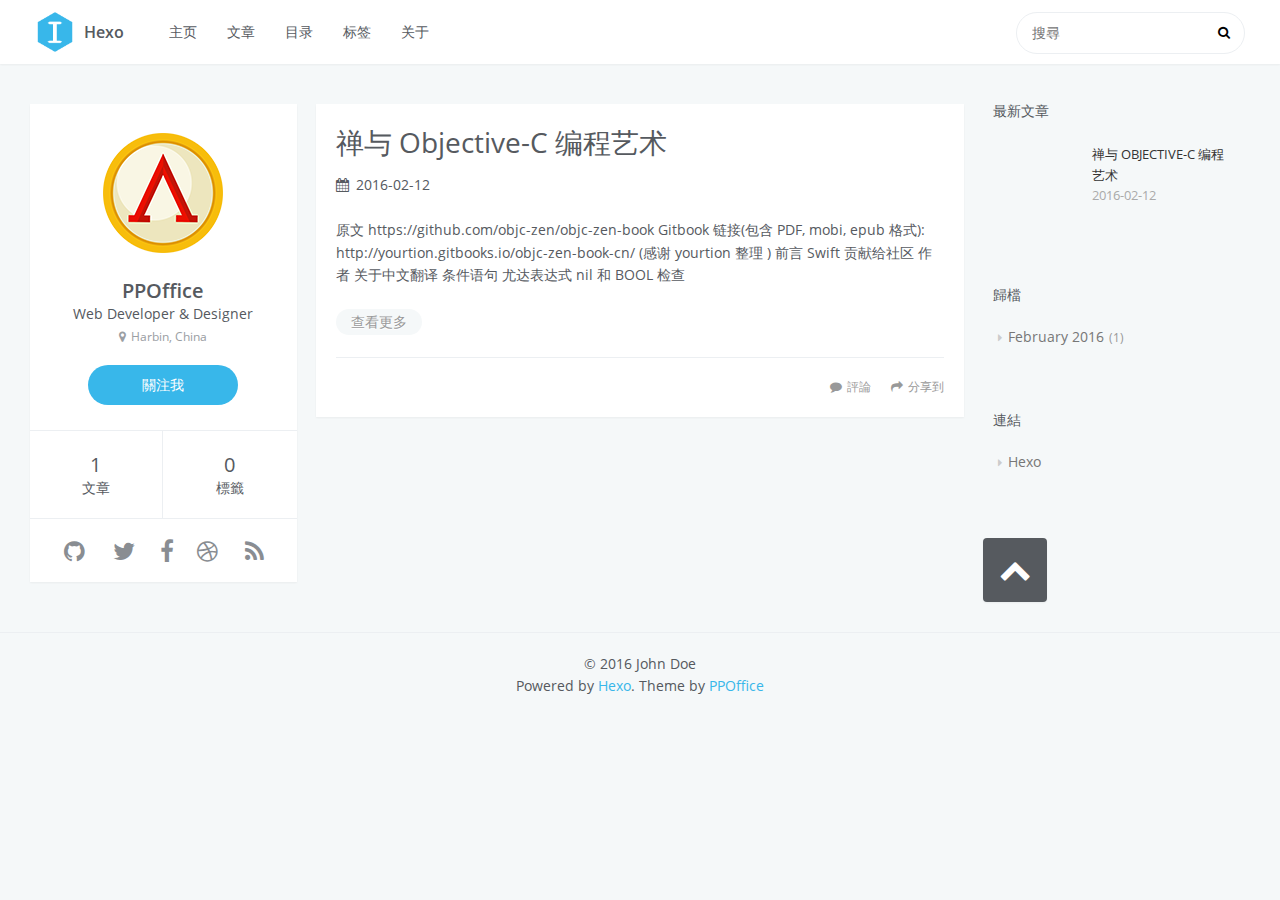
==== commit a1621345: "hellod" ====
--- a/index.html
+++ b/index.html
@@ -47,15 +47,15 @@
             </a>
             <nav id="main-nav">
                 
-                    <a class="main-nav-link" href="/.">Home</a>
-                
-                    <a class="main-nav-link" href="/archives">Archives</a>
-                
-                    <a class="main-nav-link" href="/categories">Categories</a>
-                
-                    <a class="main-nav-link" href="/tags">Tags</a>
-                
-                    <a class="main-nav-link" href="/about">About</a>
+                    <a class="main-nav-link" href="/.">主页</a>
+                
+                    <a class="main-nav-link" href="/archives">文章</a>
+                
+                    <a class="main-nav-link" href="/categories">目录</a>
+                
+                    <a class="main-nav-link" href="/tags">标签</a>
+                
+                    <a class="main-nav-link" href="/about">关于</a>
                 
             </nav>
             
@@ -79,15 +79,15 @@
         <table class="menu outer">
             <tr>
                 
-                    <td><a class="main-nav-link" href="/.">Home</a></td>
-                
-                    <td><a class="main-nav-link" href="/archives">Archives</a></td>
-                
-                    <td><a class="main-nav-link" href="/categories">Categories</a></td>
-                
-                    <td><a class="main-nav-link" href="/tags">Tags</a></td>
-                
-                    <td><a class="main-nav-link" href="/about">About</a></td>
+                    <td><a class="main-nav-link" href="/.">主页</a></td>
+                
+                    <td><a class="main-nav-link" href="/archives">文章</a></td>
+                
+                    <td><a class="main-nav-link" href="/categories">目录</a></td>
+                
+                    <td><a class="main-nav-link" href="/tags">标签</a></td>
+                
+                    <td><a class="main-nav-link" href="/about">关于</a></td>
                 
                 <td>
                     
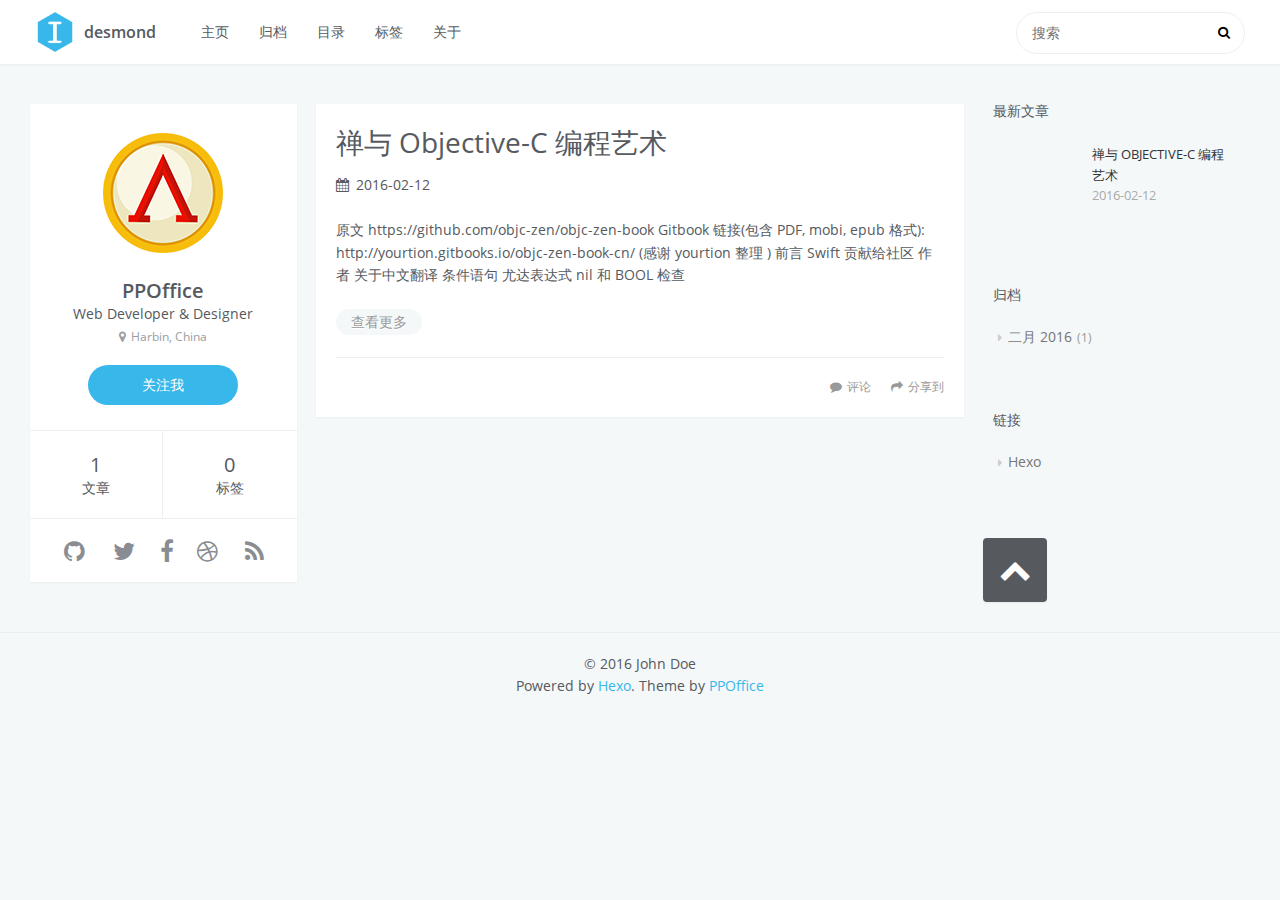
==== commit 2df88cd8: "hellod" ====
--- a/index.html
+++ b/index.html
@@ -3,16 +3,16 @@
 <head>
     <meta charset="utf-8">
     
-    <title>Hexo</title>
+    <title>desmond</title>
     <meta name="viewport" content="width=device-width, initial-scale=1, maximum-scale=1" />
     <meta name="description">
 <meta property="og:type" content="website">
-<meta property="og:title" content="Hexo">
+<meta property="og:title" content="desmond">
 <meta property="og:url" content="http://yoursite.com/index.html">
-<meta property="og:site_name" content="Hexo">
+<meta property="og:site_name" content="desmond">
 <meta property="og:description">
 <meta name="twitter:card" content="summary">
-<meta name="twitter:title" content="Hexo">
+<meta name="twitter:title" content="desmond">
 <meta name="twitter:description">
     
 
@@ -43,13 +43,13 @@
         <div class="outer">
             <a href="/" id="logo">
                 <i class="logo"></i>
-                <span class="site-title">Hexo</span>
+                <span class="site-title">desmond</span>
             </a>
             <nav id="main-nav">
                 
                     <a class="main-nav-link" href="/.">主页</a>
                 
-                    <a class="main-nav-link" href="/archives">文章</a>
+                    <a class="main-nav-link" href="/archives">归档</a>
                 
                     <a class="main-nav-link" href="/categories">目录</a>
                 
@@ -70,7 +70,7 @@
             
             <div id="search-form-wrap">
 
-    <form action="//google.com/search" method="get" accept-charset="UTF-8" class="search-form"><input type="search" name="q" results="0" class="search-form-input" placeholder="搜尋"><button type="submit" class="search-form-submit"> </button><input type="hidden" name="sitesearch" value="http://yoursite.com"></form>
+    <form action="//google.com/search" method="get" accept-charset="UTF-8" class="search-form"><input type="search" name="q" results="0" class="search-form-input" placeholder="搜索"><button type="submit" class="search-form-submit"> </button><input type="hidden" name="sitesearch" value="http://yoursite.com"></form>
 
 </div>
         </div>
@@ -81,7 +81,7 @@
                 
                     <td><a class="main-nav-link" href="/.">主页</a></td>
                 
-                    <td><a class="main-nav-link" href="/archives">文章</a></td>
+                    <td><a class="main-nav-link" href="/archives">归档</a></td>
                 
                     <td><a class="main-nav-link" href="/categories">目录</a></td>
                 
@@ -91,7 +91,7 @@
                 
                 <td>
                     
-    <form action="//google.com/search" method="get" accept-charset="UTF-8" class="search-form"><input type="search" name="q" results="0" class="search-form-input" placeholder="搜尋"><input type="hidden" name="sitesearch" value="http://yoursite.com"></form>
+    <form action="//google.com/search" method="get" accept-charset="UTF-8" class="search-form"><input type="search" name="q" results="0" class="search-form-input" placeholder="搜索"><input type="hidden" name="sitesearch" value="http://yoursite.com"></form>
 
                 </td>
             </tr>
@@ -109,7 +109,7 @@
             <h2 id="name">PPOffice</h2>
             <h3 id="title">Web Developer &amp; Designer</h3>
             <span id="location"><i class="fa fa-map-marker"></i>Harbin, China</span>
-            <a id="follow" target="_blank" href="https://github.com/ppoffice/">關注我</a>
+            <a id="follow" target="_blank" href="https://github.com/ppoffice/">关注我</a>
         </div>
         <div class="article-info profile-block">
             <div class="article-info-block">
@@ -118,7 +118,7 @@
             </div>
             <div class="article-info-block">
                 0
-                <span>標籤</span>
+                <span>标签</span>
             </div>
         </div>
         
@@ -272,7 +272,7 @@
 
             
     
-        <a href="http://yoursite.com/2016/02/12/hello-world/#comments" class="article-comment-link disqus-comment-count" data-disqus-url="http://yoursite.com/2016/02/12/hello-world/">評論</a>
+        <a href="http://yoursite.com/2016/02/12/hello-world/#comments" class="article-comment-link disqus-comment-count" data-disqus-url="http://yoursite.com/2016/02/12/hello-world/">评论</a>
     
 
         </footer>
@@ -318,9 +318,9 @@
     
         
     <div class="widget-wrap">
-        <h3 class="widget-title">歸檔</h3>
+        <h3 class="widget-title">归档</h3>
         <div class="widget">
-            <ul class="archive-list"><li class="archive-list-item"><a class="archive-list-link" href="/archives/2016/02/">February 2016</a><span class="archive-list-count">1</span></li></ul>
+            <ul class="archive-list"><li class="archive-list-item"><a class="archive-list-link" href="/archives/2016/02/">二月 2016</a><span class="archive-list-count">1</span></li></ul>
         </div>
     </div>
 
@@ -331,7 +331,7 @@
     
         
     <div class="widget-wrap widget-list">
-        <h3 class="widget-title">連結</h3>
+        <h3 class="widget-title">链接</h3>
         <div class="widget">
             <ul>
                 
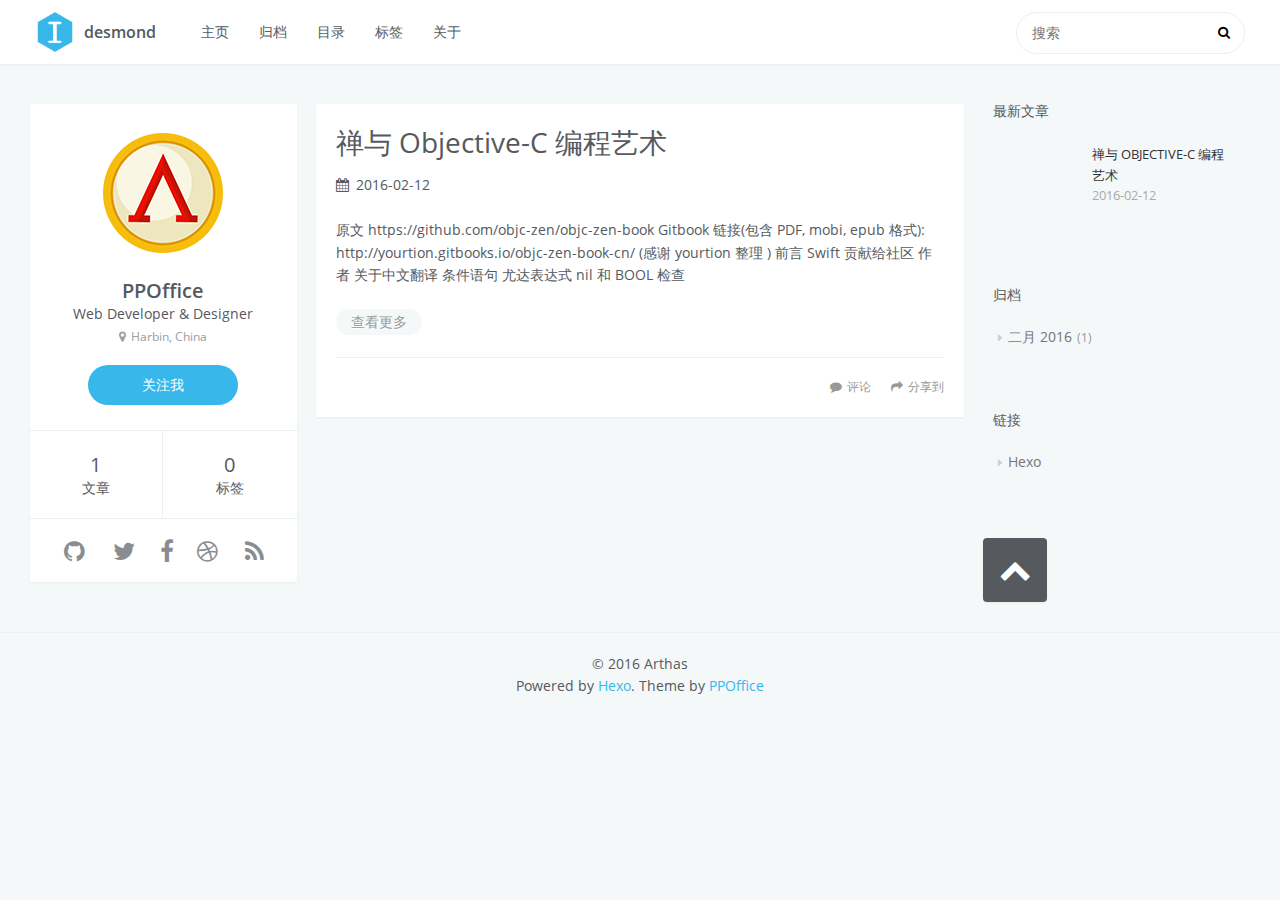
==== commit 3937feac: "test" ====
--- a/index.html
+++ b/index.html
@@ -8,7 +8,7 @@
     <meta name="description">
 <meta property="og:type" content="website">
 <meta property="og:title" content="desmond">
-<meta property="og:url" content="http://yoursite.com/index.html">
+<meta property="og:url" content="http://geasscode.info/index.html">
 <meta property="og:site_name" content="desmond">
 <meta property="og:description">
 <meta name="twitter:card" content="summary">
@@ -70,7 +70,7 @@
             
             <div id="search-form-wrap">
 
-    <form action="//google.com/search" method="get" accept-charset="UTF-8" class="search-form"><input type="search" name="q" results="0" class="search-form-input" placeholder="搜索"><button type="submit" class="search-form-submit"> </button><input type="hidden" name="sitesearch" value="http://yoursite.com"></form>
+    <form action="//google.com/search" method="get" accept-charset="UTF-8" class="search-form"><input type="search" name="q" results="0" class="search-form-input" placeholder="搜索"><button type="submit" class="search-form-submit"> </button><input type="hidden" name="sitesearch" value="http://geasscode.info"></form>
 
 </div>
         </div>
@@ -91,7 +91,7 @@
                 
                 <td>
                     
-    <form action="//google.com/search" method="get" accept-charset="UTF-8" class="search-form"><input type="search" name="q" results="0" class="search-form-input" placeholder="搜索"><input type="hidden" name="sitesearch" value="http://yoursite.com"></form>
+    <form action="//google.com/search" method="get" accept-charset="UTF-8" class="search-form"><input type="search" name="q" results="0" class="search-form-input" placeholder="搜索"><input type="hidden" name="sitesearch" value="http://geasscode.info"></form>
 
                 </td>
             </tr>
@@ -163,7 +163,7 @@
     <div class="article-date">
         <i class="fa fa-calendar"></i>
         <a href="/2016/02/12/hello-world/">
-            <time datetime="2016-02-12T01:17:50.000Z" itemprop="datePublished">2016-02-12</time>
+            <time datetime="2016-02-12T13:52:19.000Z" itemprop="datePublished">2016-02-12</time>
         </a>
     </div>
 
@@ -204,7 +204,7 @@
 
 </div>
 
-    <a data-url="http://yoursite.com/2016/02/12/hello-world/" data-id="cikjl7sfa0000gjze7l8yjwl5" class="article-share-link"><i class="fa fa-share"></i>分享到</a>
+    <a data-url="http://geasscode.info/2016/02/12/hello-world/" data-id="cikjl7sfa0000gjze7l8yjwl5" class="article-share-link"><i class="fa fa-share"></i>分享到</a>
 <script>
     (function ($) {
         // Prevent duplicate binding
@@ -272,7 +272,7 @@
 
             
     
-        <a href="http://yoursite.com/2016/02/12/hello-world/#comments" class="article-comment-link disqus-comment-count" data-disqus-url="http://yoursite.com/2016/02/12/hello-world/">评论</a>
+        <a href="http://geasscode.info/2016/02/12/hello-world/#comments" class="article-comment-link disqus-comment-count" data-disqus-url="http://geasscode.info/2016/02/12/hello-world/">评论</a>
     
 
         </footer>
@@ -305,7 +305,7 @@
                         <div class="item-inner">
                             <p class="item-category"></p>
                             <p class="item-title"><a href="/2016/02/12/hello-world/" class="title">禅与 Objective-C 编程艺术</a></p>
-                            <p class="item-date"><time datetime="2016-02-12T01:17:50.000Z" itemprop="datePublished">2016-02-12</time></p>
+                            <p class="item-date"><time datetime="2016-02-12T13:52:19.000Z" itemprop="datePublished">2016-02-12</time></p>
                         </div>
                     </li>
                 
@@ -352,7 +352,7 @@
         <footer id="footer">
     <div class="outer">
         <div id="footer-info" class="inner">
-            &copy; 2016 John Doe<br>
+            &copy; 2016 Arthas<br>
             Powered by <a href="http://hexo.io/" target="_blank">Hexo</a>. Theme by <a href="http://github.com/ppoffice">PPOffice</a>
         </div>
     </div>
